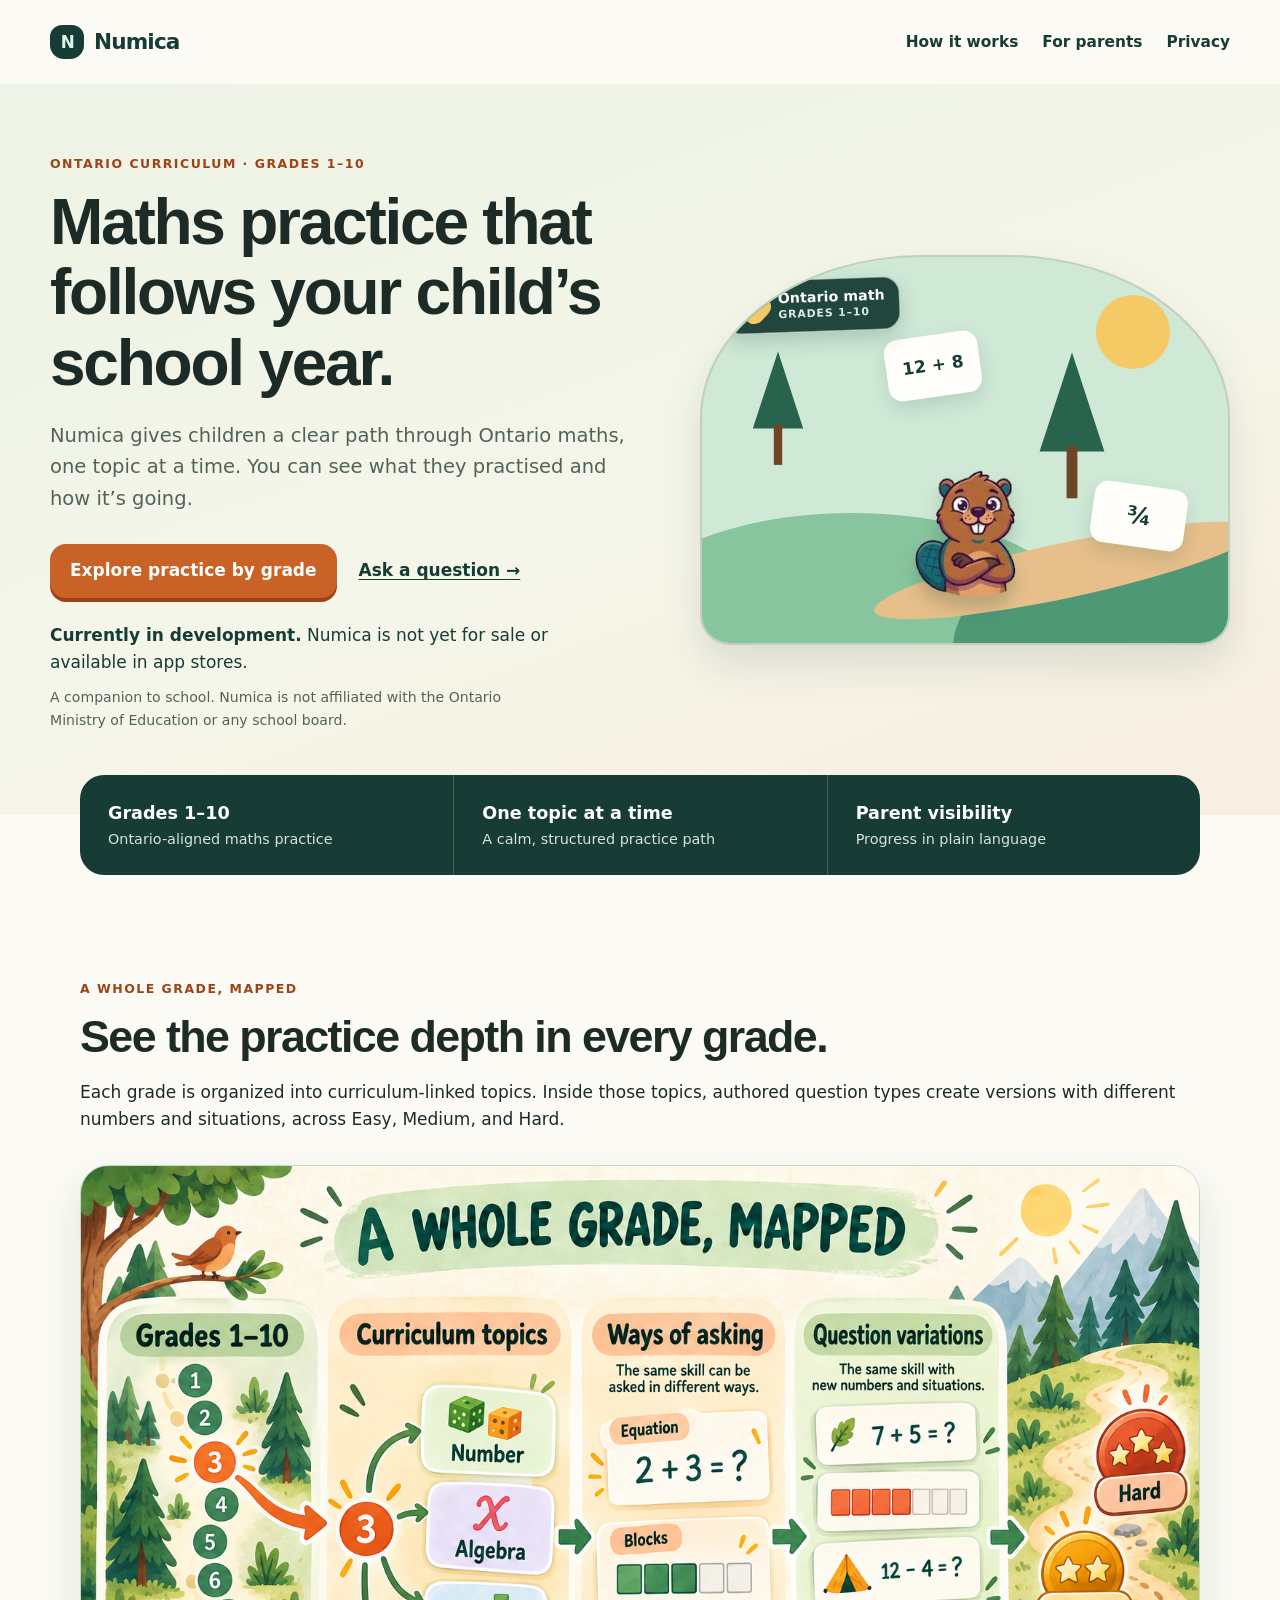
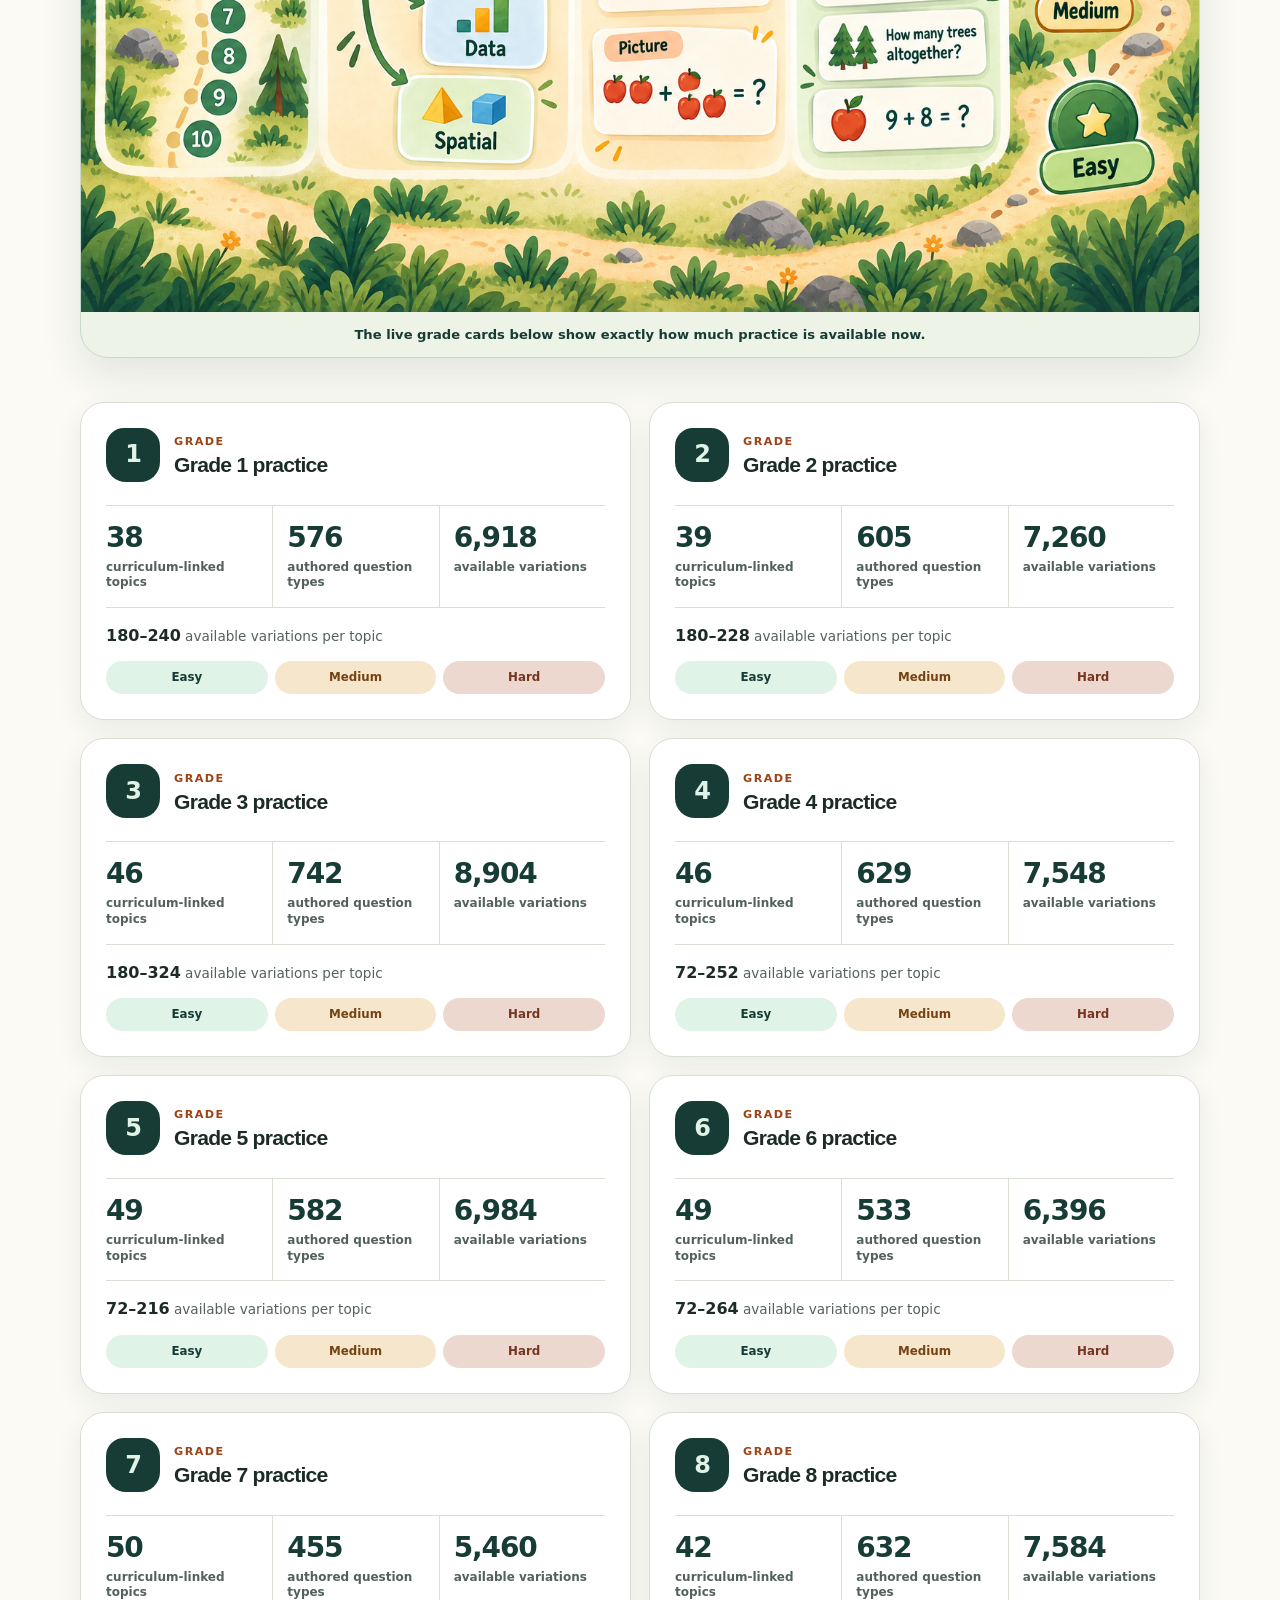
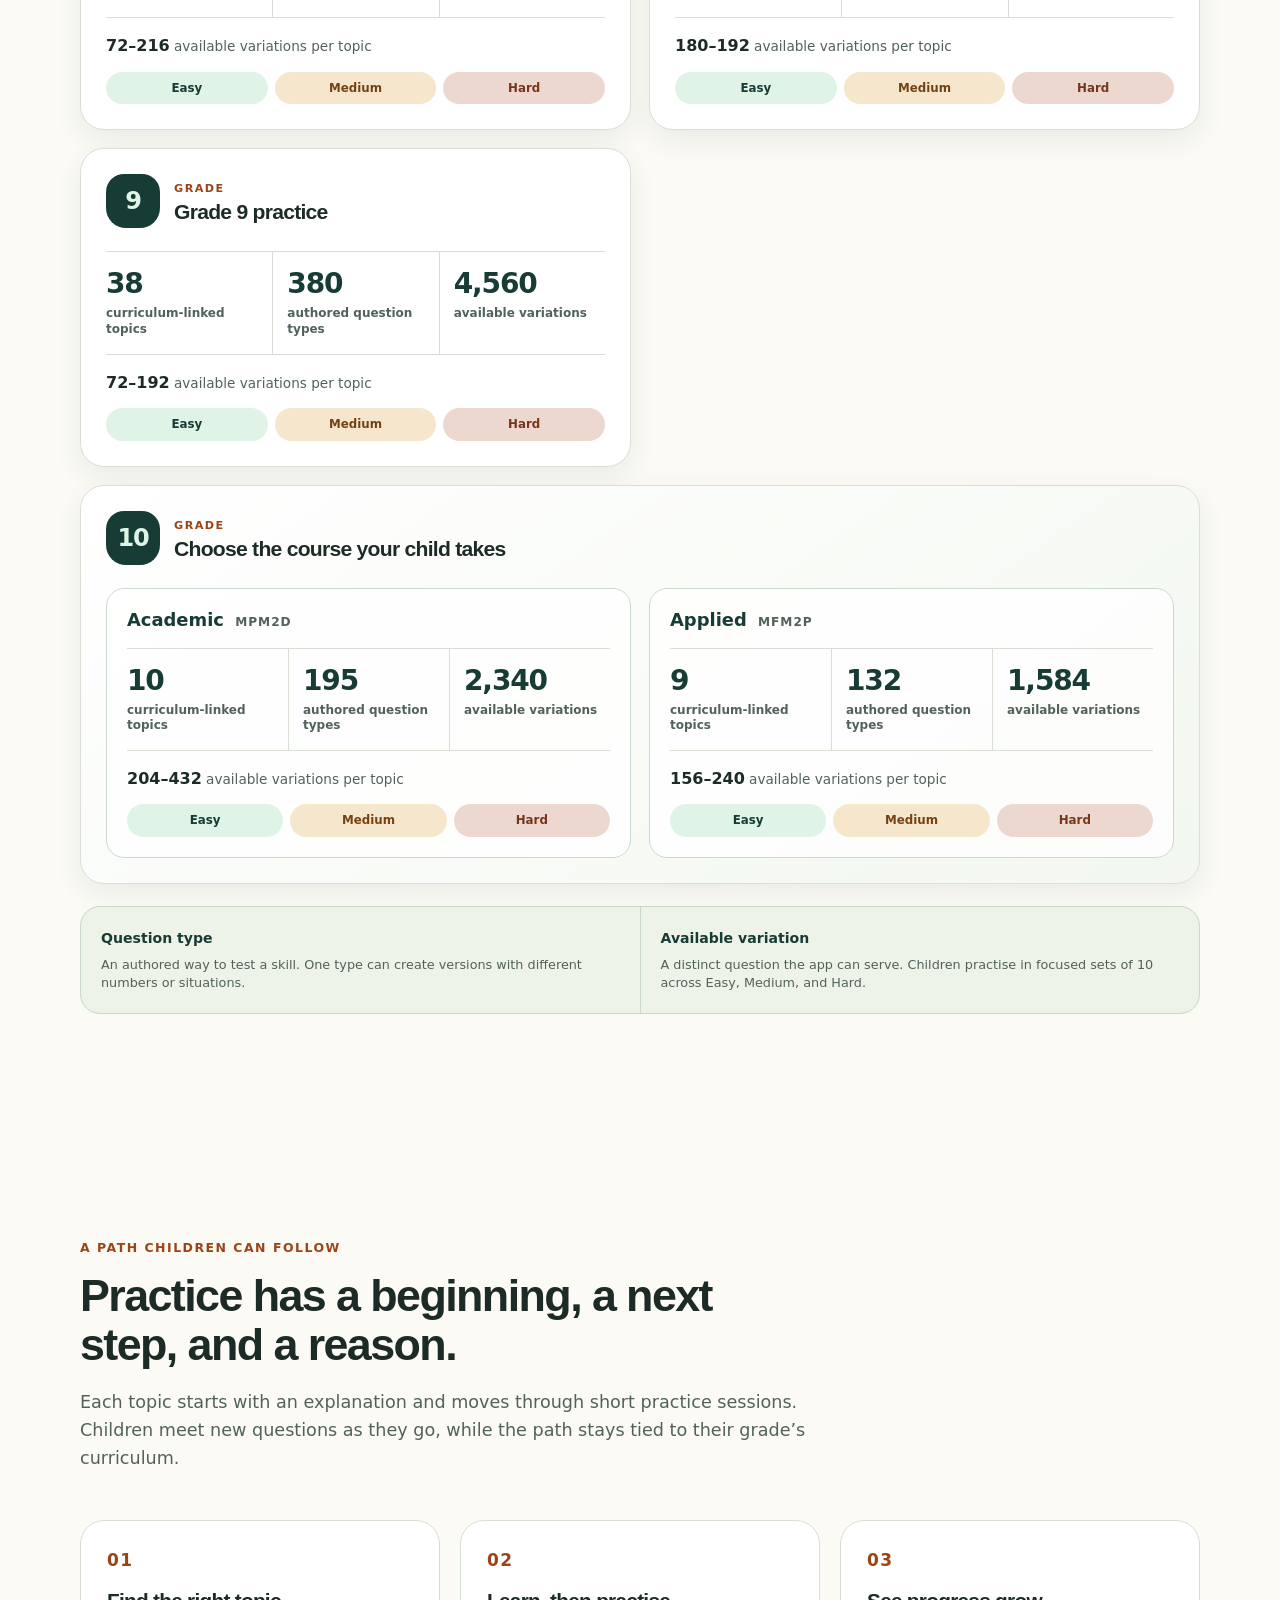
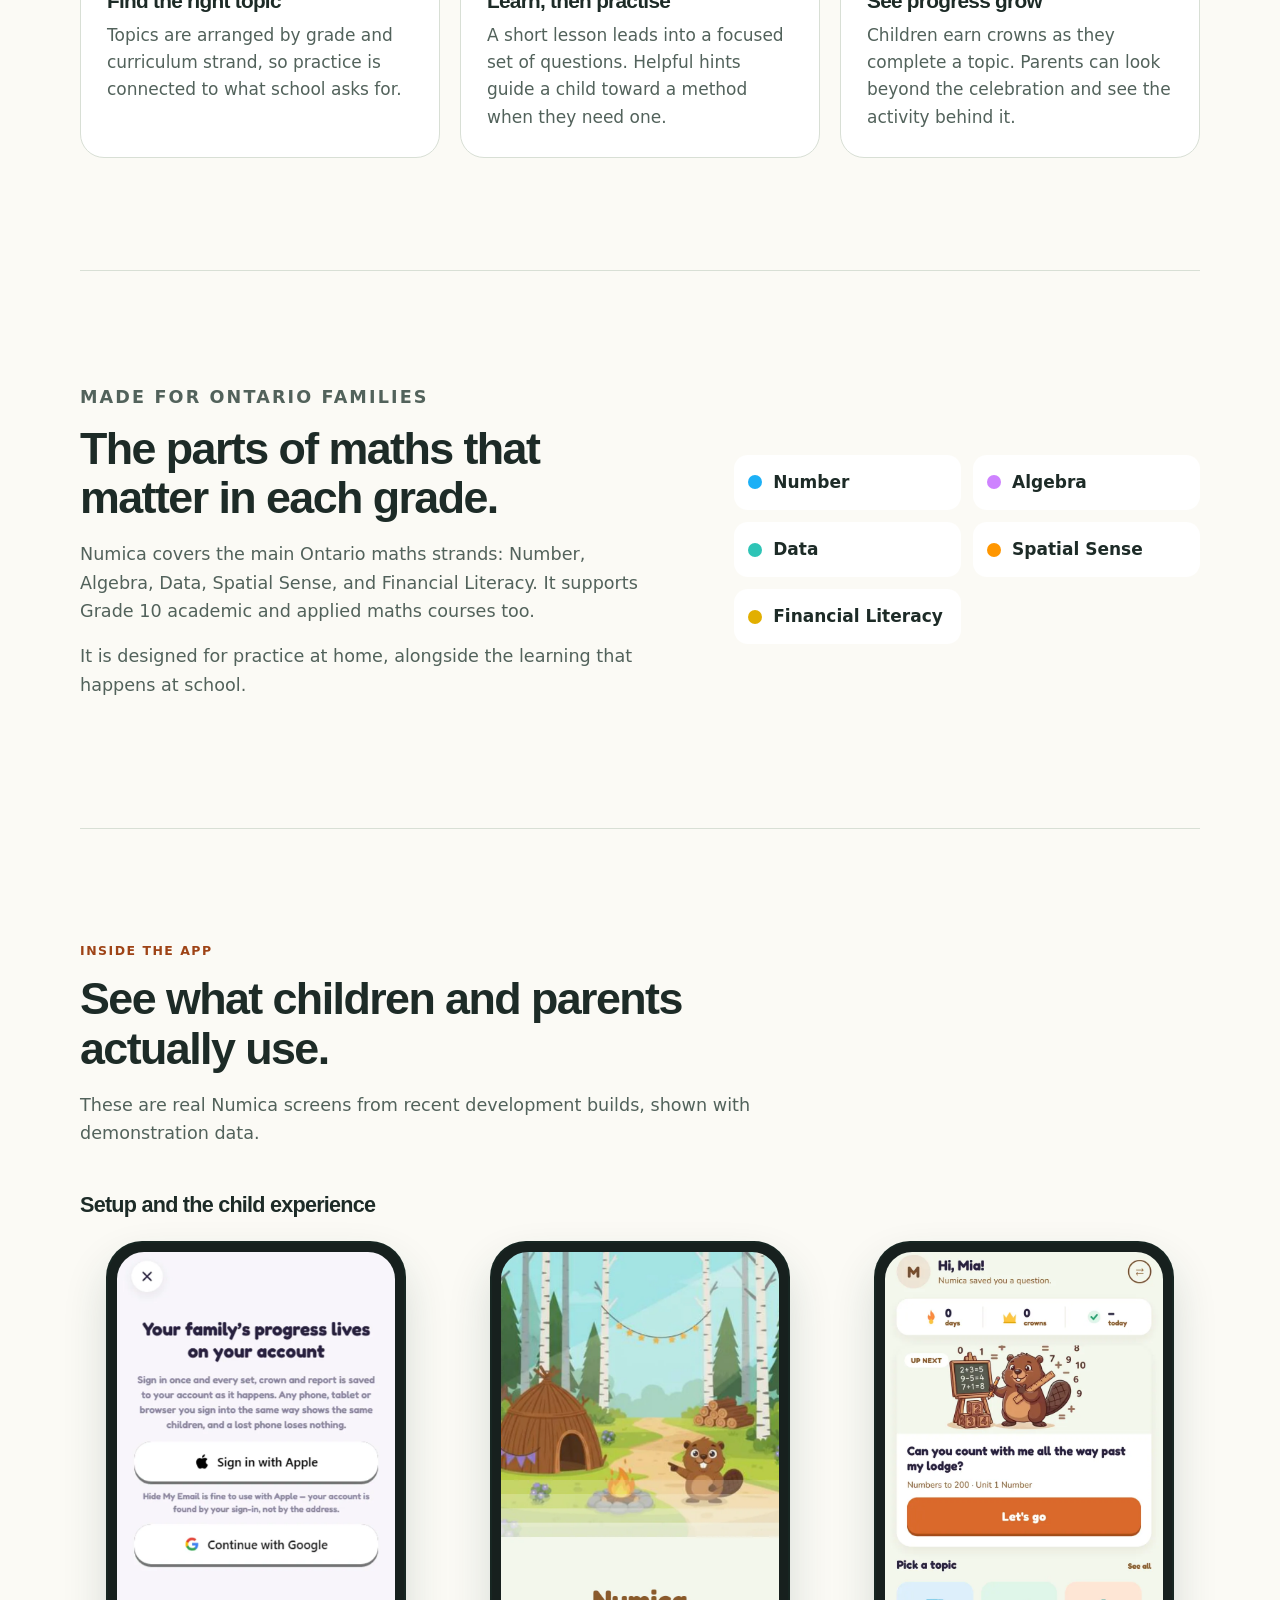
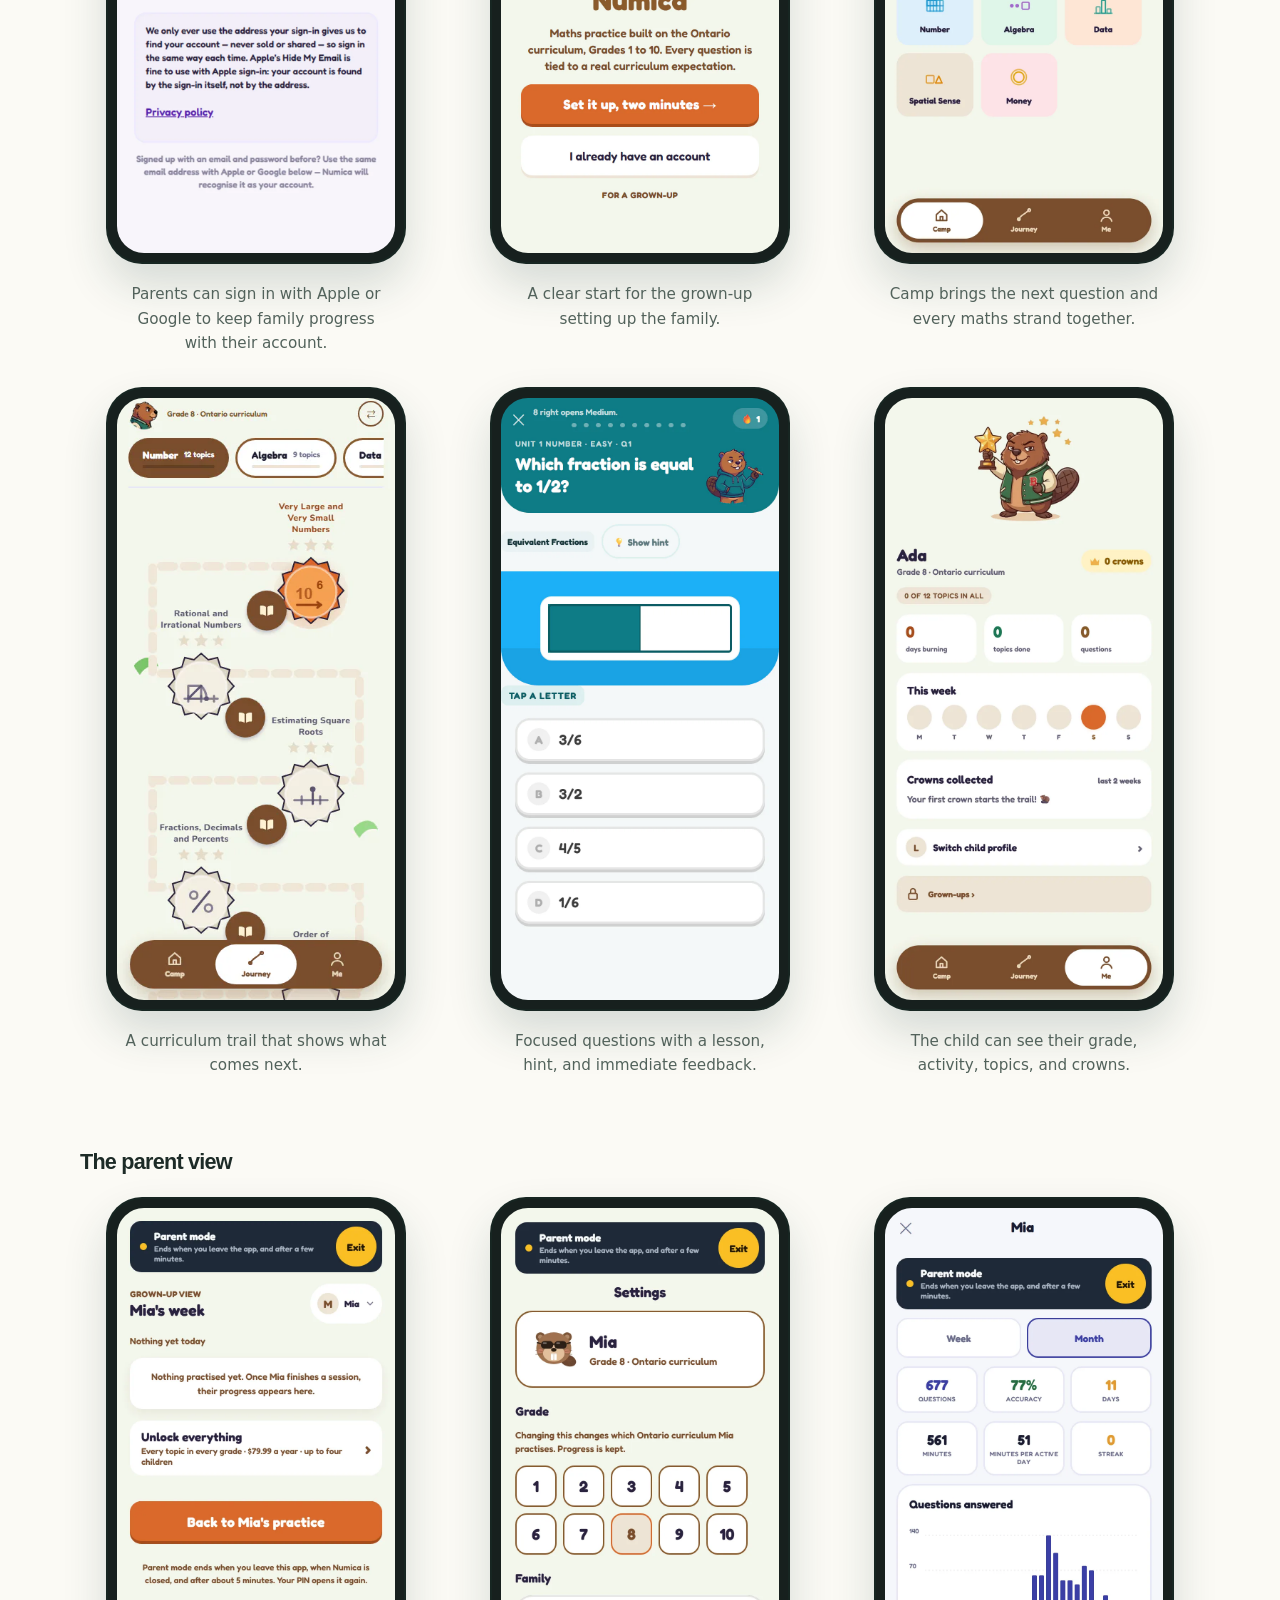
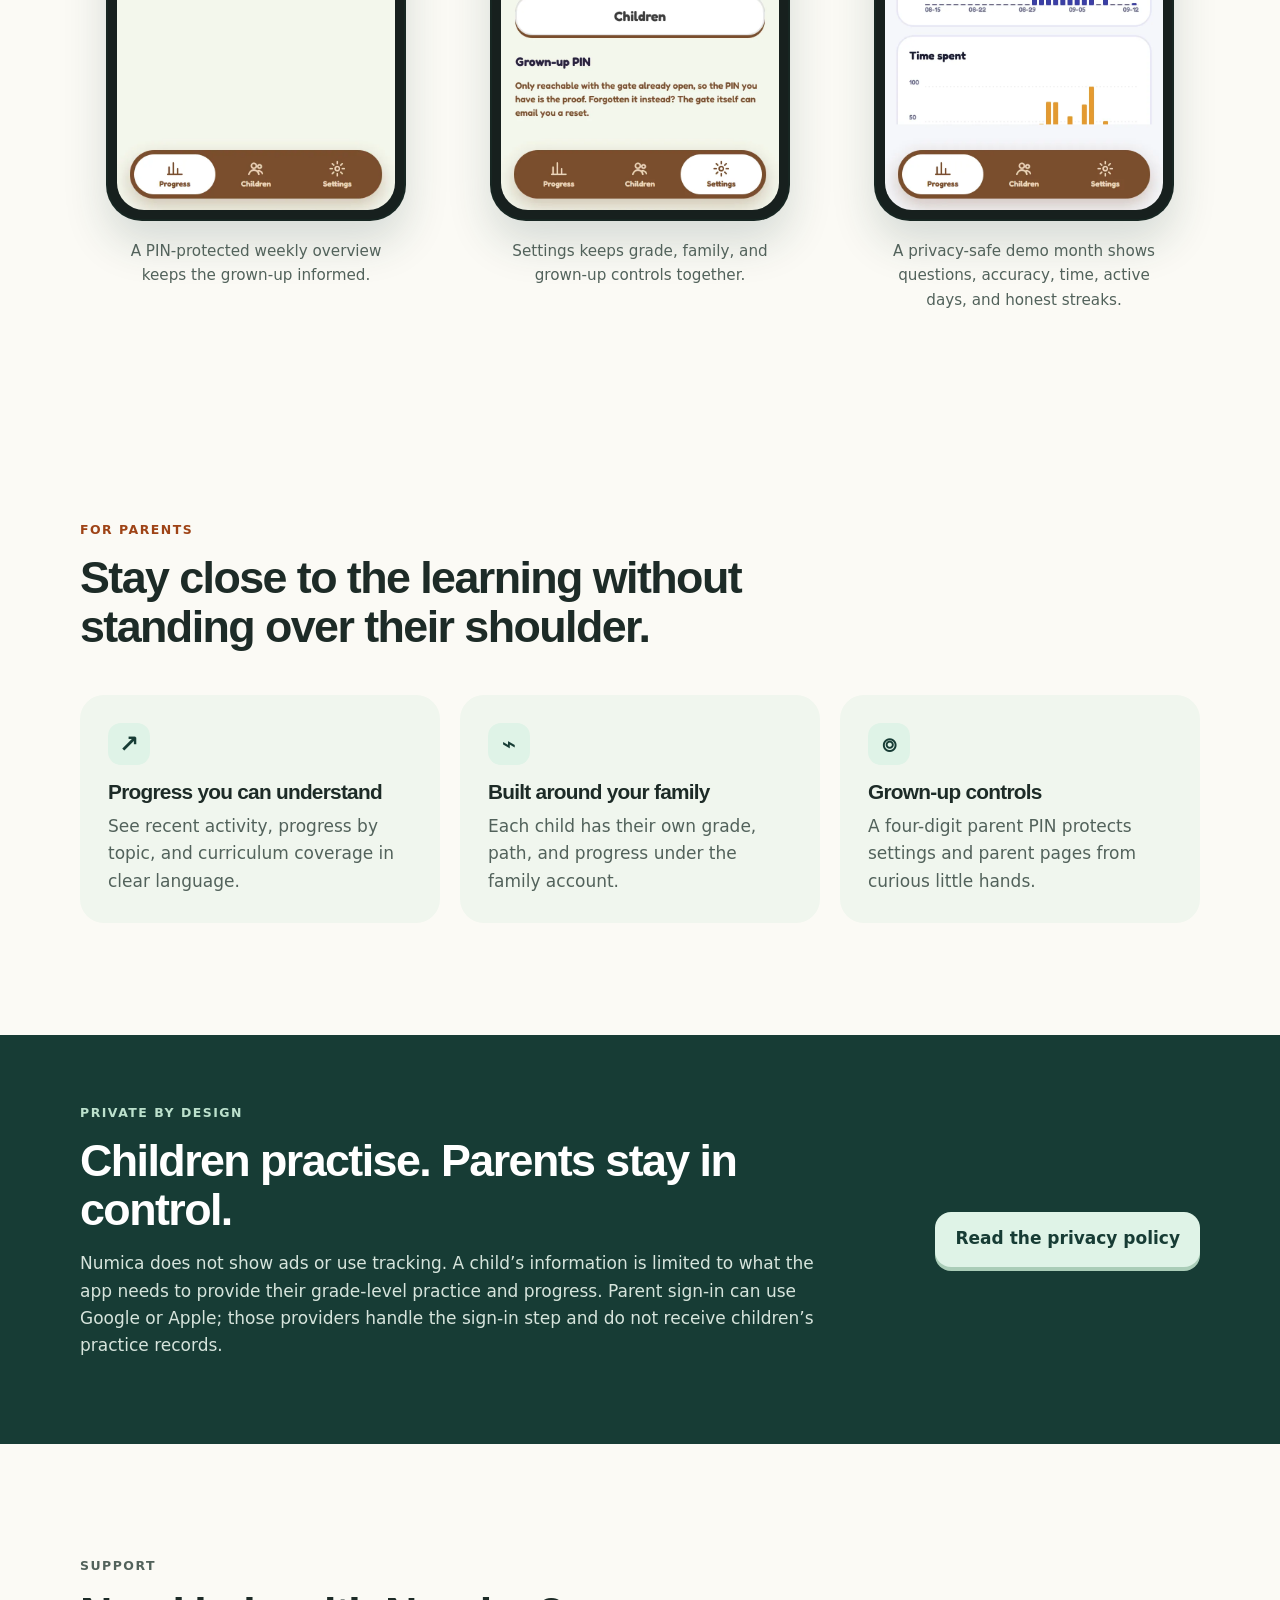
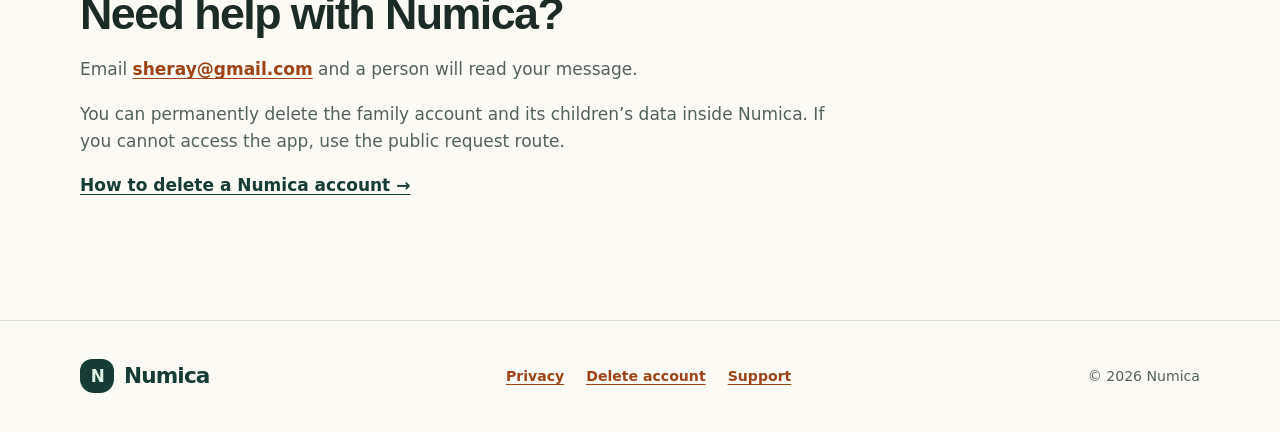
==== index.html @ d35ba434 "fix: clarify grade practice infographic" ====
<!doctype html>
<html lang="en">
<head>
  <meta charset="utf-8">
  <meta name="viewport" content="width=device-width, initial-scale=1">
  <meta name="description" content="Numica is Ontario-curriculum-aligned maths practice for children in Grades 1 to 10, with clear progress for parents.">
  <title>Numica | Ontario maths practice for Grades 1–10</title>
  <link rel="stylesheet" href="./styles.css">
</head>
<body>
  <a class="skip-link" href="#main">Skip to content</a>
  <header class="site-header">
    <a class="brand" href="./" aria-label="Numica home"><span class="brand-mark" aria-hidden="true">N</span><span>Numica</span></a>
    <nav aria-label="Main navigation"><a href="#how-it-works">How it works</a><a href="#parents">For parents</a><a href="./privacy/">Privacy</a></nav>
  </header>
  <main id="main">
    <section class="hero">
      <div class="hero-copy">
        <p class="eyebrow">Ontario curriculum · Grades 1–10</p>
        <h1>Maths practice that follows your child’s school year.</h1>
        <p class="lede">Numica gives children a clear path through Ontario maths, one topic at a time. You can see what they practised and how it’s going.</p>
        <div class="hero-actions"><a class="button" href="#practice-depth">Explore practice by grade</a><a class="text-link" href="mailto:sheray@gmail.com">Ask a question <span aria-hidden="true">→</span></a></div>
        <p class="availability"><strong>Currently in development.</strong> Numica is not yet for sale or available in app stores.</p>
        <p class="quiet">A companion to school. Numica is not affiliated with the Ontario Ministry of Education or any school board.</p>
      </div>
      <div class="hero-art">
        <div class="ontario-badge" aria-label="Built for Ontario math, Grades 1 to 10"><span aria-hidden="true">◆</span><strong>Ontario math</strong><small>Grades 1–10</small></div>
        <div class="sun" aria-hidden="true"></div><div class="hill hill-one" aria-hidden="true"></div><div class="hill hill-two" aria-hidden="true"></div><div class="tree tree-one" aria-hidden="true"></div><div class="tree tree-two" aria-hidden="true"></div><div class="trail" aria-hidden="true"></div>
        <div class="math-card card-one" aria-hidden="true">12 + 8</div><div class="math-card card-two" aria-hidden="true">¾</div>
        <img src="./assets/numica-guide.png" width="122" height="145" alt="Numica, the friendly maths guide">
      </div>
    </section>
    <section class="proof" aria-label="What Numica offers"><article><strong>Grades 1–10</strong><span>Ontario-aligned maths practice</span></article><article><strong>One topic at a time</strong><span>A calm, structured practice path</span></article><article><strong>Parent visibility</strong><span>Progress in plain language</span></article></section>
    <!-- practice-depth:start -->
    <section class="practice-depth" id="practice-depth" aria-labelledby="practice-depth-title">
      <div class="practice-depth-heading">
        <p class="eyebrow">A whole grade, mapped</p>
        <h2 id="practice-depth-title">See the practice depth in every grade.</h2>
        <p>Each grade is organized into curriculum-linked topics. Inside those topics, authored question types create versions with different numbers and situations, across Easy, Medium, and Hard.</p>
      </div>
      <figure class="practice-infographic">
        <img src="./assets/practice-depth-infographic-v2.png" width="1536" height="1024" loading="lazy" alt="Illustrated forest map showing a selected grade branching into curriculum topics, then different ways of asking and question variations, followed by Easy, Medium, and Hard practice badges">
        <figcaption>The live grade cards below show exactly how much practice is available now.</figcaption>
      </figure>
      <div class="grade-practice-grid">
        <article class="grade-practice-card"><header><span class="grade-number">1</span><div><p>Grade</p><h3>Grade 1 practice</h3></div></header><div class="practice-metrics"><div class="practice-metric"><strong>38</strong><span>curriculum-linked topics</span></div><div class="practice-metric"><strong>576</strong><span>authored question types</span></div><div class="practice-metric"><strong>6,918</strong><span>available variations</span></div></div><p class="practice-range"><strong>180–240</strong> available variations per topic</p><div class="practice-levels" aria-label="Three practice levels"><span>Easy</span><span>Medium</span><span>Hard</span></div></article>
        <article class="grade-practice-card"><header><span class="grade-number">2</span><div><p>Grade</p><h3>Grade 2 practice</h3></div></header><div class="practice-metrics"><div class="practice-metric"><strong>39</strong><span>curriculum-linked topics</span></div><div class="practice-metric"><strong>605</strong><span>authored question types</span></div><div class="practice-metric"><strong>7,260</strong><span>available variations</span></div></div><p class="practice-range"><strong>180–228</strong> available variations per topic</p><div class="practice-levels" aria-label="Three practice levels"><span>Easy</span><span>Medium</span><span>Hard</span></div></article>
        <article class="grade-practice-card"><header><span class="grade-number">3</span><div><p>Grade</p><h3>Grade 3 practice</h3></div></header><div class="practice-metrics"><div class="practice-metric"><strong>46</strong><span>curriculum-linked topics</span></div><div class="practice-metric"><strong>742</strong><span>authored question types</span></div><div class="practice-metric"><strong>8,904</strong><span>available variations</span></div></div><p class="practice-range"><strong>180–324</strong> available variations per topic</p><div class="practice-levels" aria-label="Three practice levels"><span>Easy</span><span>Medium</span><span>Hard</span></div></article>
        <article class="grade-practice-card"><header><span class="grade-number">4</span><div><p>Grade</p><h3>Grade 4 practice</h3></div></header><div class="practice-metrics"><div class="practice-metric"><strong>46</strong><span>curriculum-linked topics</span></div><div class="practice-metric"><strong>629</strong><span>authored question types</span></div><div class="practice-metric"><strong>7,548</strong><span>available variations</span></div></div><p class="practice-range"><strong>72–252</strong> available variations per topic</p><div class="practice-levels" aria-label="Three practice levels"><span>Easy</span><span>Medium</span><span>Hard</span></div></article>
        <article class="grade-practice-card"><header><span class="grade-number">5</span><div><p>Grade</p><h3>Grade 5 practice</h3></div></header><div class="practice-metrics"><div class="practice-metric"><strong>49</strong><span>curriculum-linked topics</span></div><div class="practice-metric"><strong>582</strong><span>authored question types</span></div><div class="practice-metric"><strong>6,984</strong><span>available variations</span></div></div><p class="practice-range"><strong>72–216</strong> available variations per topic</p><div class="practice-levels" aria-label="Three practice levels"><span>Easy</span><span>Medium</span><span>Hard</span></div></article>
        <article class="grade-practice-card"><header><span class="grade-number">6</span><div><p>Grade</p><h3>Grade 6 practice</h3></div></header><div class="practice-metrics"><div class="practice-metric"><strong>49</strong><span>curriculum-linked topics</span></div><div class="practice-metric"><strong>533</strong><span>authored question types</span></div><div class="practice-metric"><strong>6,396</strong><span>available variations</span></div></div><p class="practice-range"><strong>72–264</strong> available variations per topic</p><div class="practice-levels" aria-label="Three practice levels"><span>Easy</span><span>Medium</span><span>Hard</span></div></article>
        <article class="grade-practice-card"><header><span class="grade-number">7</span><div><p>Grade</p><h3>Grade 7 practice</h3></div></header><div class="practice-metrics"><div class="practice-metric"><strong>50</strong><span>curriculum-linked topics</span></div><div class="practice-metric"><strong>455</strong><span>authored question types</span></div><div class="practice-metric"><strong>5,460</strong><span>available variations</span></div></div><p class="practice-range"><strong>72–216</strong> available variations per topic</p><div class="practice-levels" aria-label="Three practice levels"><span>Easy</span><span>Medium</span><span>Hard</span></div></article>
        <article class="grade-practice-card"><header><span class="grade-number">8</span><div><p>Grade</p><h3>Grade 8 practice</h3></div></header><div class="practice-metrics"><div class="practice-metric"><strong>42</strong><span>curriculum-linked topics</span></div><div class="practice-metric"><strong>632</strong><span>authored question types</span></div><div class="practice-metric"><strong>7,584</strong><span>available variations</span></div></div><p class="practice-range"><strong>180–192</strong> available variations per topic</p><div class="practice-levels" aria-label="Three practice levels"><span>Easy</span><span>Medium</span><span>Hard</span></div></article>
        <article class="grade-practice-card"><header><span class="grade-number">9</span><div><p>Grade</p><h3>Grade 9 practice</h3></div></header><div class="practice-metrics"><div class="practice-metric"><strong>38</strong><span>curriculum-linked topics</span></div><div class="practice-metric"><strong>380</strong><span>authored question types</span></div><div class="practice-metric"><strong>4,560</strong><span>available variations</span></div></div><p class="practice-range"><strong>72–192</strong> available variations per topic</p><div class="practice-levels" aria-label="Three practice levels"><span>Easy</span><span>Medium</span><span>Hard</span></div></article>
        <article class="grade-practice-card grade-ten-card"><header><span class="grade-number">10</span><div><p>Grade</p><h3>Choose the course your child takes</h3></div></header><div class="course-grid"><section class="course-practice"><h4>Academic <span>MPM2D</span></h4><div class="practice-metrics"><div class="practice-metric"><strong>10</strong><span>curriculum-linked topics</span></div><div class="practice-metric"><strong>195</strong><span>authored question types</span></div><div class="practice-metric"><strong>2,340</strong><span>available variations</span></div></div><p class="practice-range"><strong>204–432</strong> available variations per topic</p><div class="practice-levels" aria-label="Three practice levels"><span>Easy</span><span>Medium</span><span>Hard</span></div></section><section class="course-practice"><h4>Applied <span>MFM2P</span></h4><div class="practice-metrics"><div class="practice-metric"><strong>9</strong><span>curriculum-linked topics</span></div><div class="practice-metric"><strong>132</strong><span>authored question types</span></div><div class="practice-metric"><strong>1,584</strong><span>available variations</span></div></div><p class="practice-range"><strong>156–240</strong> available variations per topic</p><div class="practice-levels" aria-label="Three practice levels"><span>Easy</span><span>Medium</span><span>Hard</span></div></section></div></article>
      </div>
      <aside class="practice-definitions" aria-label="What the practice numbers mean">
        <div><strong>Question type</strong><span>An authored way to test a skill. One type can create versions with different numbers or situations.</span></div>
        <div><strong>Available variation</strong><span>A distinct question the app can serve. Children practise in focused sets of 10 across Easy, Medium, and Hard.</span></div>
      </aside>
    </section>
<!-- practice-depth:end -->
    <section class="section" id="how-it-works">
      <div class="section-heading"><p class="eyebrow">A path children can follow</p><h2>Practice has a beginning, a next step, and a reason.</h2><p>Each topic starts with an explanation and moves through short practice sessions. Children meet new questions as they go, while the path stays tied to their grade’s curriculum.</p></div>
      <ol class="steps"><li><span class="step-number">01</span><h3>Find the right topic</h3><p>Topics are arranged by grade and curriculum strand, so practice is connected to what school asks for.</p></li><li><span class="step-number">02</span><h3>Learn, then practise</h3><p>A short lesson leads into a focused set of questions. Helpful hints guide a child toward a method when they need one.</p></li><li><span class="step-number">03</span><h3>See progress grow</h3><p>Children earn crowns as they complete a topic. Parents can look beyond the celebration and see the activity behind it.</p></li></ol>
    </section>
    <section class="curriculum"><div><p class="eyebrow">Made for Ontario families</p><h2>The parts of maths that matter in each grade.</h2><p>Numica covers the main Ontario maths strands: Number, Algebra, Data, Spatial Sense, and Financial Literacy. It supports Grade 10 academic and applied maths courses too.</p><p>It is designed for practice at home, alongside the learning that happens at school.</p></div><ul class="strand-list" aria-label="Ontario mathematics strands"><li><span class="dot number"></span>Number</li><li><span class="dot algebra"></span>Algebra</li><li><span class="dot data"></span>Data</li><li><span class="dot spatial"></span>Spatial Sense</li><li><span class="dot money"></span>Financial Literacy</li></ul></section>
    <section class="section showcase" aria-labelledby="inside-title">
      <div class="section-heading"><p class="eyebrow">Inside the app</p><h2 id="inside-title">See what children and parents actually use.</h2><p>These are real Numica screens from recent development builds, shown with demonstration data.</p></div>
      <div class="gallery-group" aria-labelledby="child-screens-title">
        <h3 id="child-screens-title">Setup and the child experience</h3>
        <div class="screenshots">
          <figure><div class="phone-frame"><img src="./assets/screenshots/sign-in.webp" width="780" height="1688" loading="lazy" alt="Numica sign-in screen offering Sign in with Apple and Continue with Google"></div><figcaption>Parents can sign in with Apple or Google to keep family progress with their account.</figcaption></figure>
          <figure><div class="phone-frame"><img src="./assets/screenshots/welcome.webp" width="780" height="1688" loading="lazy" alt="Numica welcome screen showing the forest camp and account setup choices"></div><figcaption>A clear start for the grown-up setting up the family.</figcaption></figure>
          <figure><div class="phone-frame"><img src="./assets/screenshots/camp.webp" width="780" height="1688" loading="lazy" alt="Child Camp screen showing the next Grade 2 topic and Ontario maths strands"></div><figcaption>Camp brings the next question and every maths strand together.</figcaption></figure>
          <figure><div class="phone-frame"><img src="./assets/screenshots/journey.webp" width="390" height="844" loading="lazy" alt="Grade 8 Journey screen showing a trail of Ontario maths topics"></div><figcaption>A curriculum trail that shows what comes next.</figcaption></figure>
          <figure><div class="phone-frame"><img src="./assets/screenshots/practice.webp" width="780" height="1688" loading="lazy" alt="Numica practice screen asking an equivalent fractions question with four answer choices"></div><figcaption>Focused questions with a lesson, hint, and immediate feedback.</figcaption></figure>
          <figure><div class="phone-frame"><img src="./assets/screenshots/profile.webp" width="780" height="1688" loading="lazy" alt="Child profile showing grade, crowns, topics, activity, and profile switching"></div><figcaption>The child can see their grade, activity, topics, and crowns.</figcaption></figure>
        </div>
      </div>
      <div class="gallery-group" aria-labelledby="parent-screens-title">
        <h3 id="parent-screens-title">The parent view</h3>
        <div class="screenshots">
          <figure><div class="phone-frame"><img src="./assets/screenshots/parent-overview.webp" width="780" height="1688" loading="lazy" alt="Parent mode weekly overview for a demo child"></div><figcaption>A PIN-protected weekly overview keeps the grown-up informed.</figcaption></figure>
          <figure><div class="phone-frame"><img src="./assets/screenshots/settings.webp" width="780" height="1688" loading="lazy" alt="Parent Settings screen for Mia showing Grade 8, Ontario curriculum, family controls, and grown-up PIN controls"></div><figcaption>Settings keeps grade, family, and grown-up controls together.</figcaption></figure>
          <figure><div class="phone-frame"><img src="./assets/screenshots/progress-report.webp" width="780" height="1688" loading="lazy" alt="Populated Mia demo progress report showing 677 questions, 77 percent accuracy, 11 active days, 561 minutes, and activity charts"></div><figcaption>A privacy-safe demo month shows questions, accuracy, time, active days, and honest streaks.</figcaption></figure>
        </div>
      </div>
    </section>
    <section class="section parent-section" id="parents"><div class="section-heading"><p class="eyebrow">For parents</p><h2>Stay close to the learning without standing over their shoulder.</h2></div><div class="parent-grid"><article class="feature-card"><span class="feature-icon" aria-hidden="true">↗</span><h3>Progress you can understand</h3><p>See recent activity, progress by topic, and curriculum coverage in clear language.</p></article><article class="feature-card"><span class="feature-icon" aria-hidden="true">⌁</span><h3>Built around your family</h3><p>Each child has their own grade, path, and progress under the family account.</p></article><article class="feature-card"><span class="feature-icon" aria-hidden="true">⌾</span><h3>Grown-up controls</h3><p>A four-digit parent PIN protects settings and parent pages from curious little hands.</p></article></div></section>
    <section class="privacy-callout" aria-labelledby="privacy-title"><div><p class="eyebrow">Private by design</p><h2 id="privacy-title">Children practise. Parents stay in control.</h2><p>Numica does not show ads or use tracking. A child’s information is limited to what the app needs to provide their grade-level practice and progress. Parent sign-in can use Google or Apple; those providers handle the sign-in step and do not receive children’s practice records.</p></div><a class="button button-light" href="./privacy/">Read the privacy policy</a></section>
    <section class="support-section" aria-labelledby="support-title"><p class="eyebrow">Support</p><h2 id="support-title">Need help with Numica?</h2><p>Email <a href="mailto:sheray@gmail.com">sheray@gmail.com</a> and a person will read your message.</p><p>You can permanently delete the family account and its children’s data inside Numica. If you cannot access the app, use the public request route.</p><p><a class="text-link" href="./delete-account/">How to delete a Numica account <span aria-hidden="true">→</span></a></p></section>
  </main>
  <footer class="site-footer"><a class="brand" href="./"><span class="brand-mark" aria-hidden="true">N</span><span>Numica</span></a><div><a href="./privacy/">Privacy</a><a href="./delete-account/">Delete account</a><a href="mailto:sheray@gmail.com">Support</a></div><p>© 2026 Numica</p></footer>
</body></html>
---- styles.css ----
:root { --forest:#173c35; --forest-deep:#102d28; --wood:#704526; --orange:#c96227; --orange-deep:#9e4316; --mint:#dff3e7; --moss:#edf3e6; --cream:#fbfaf5; --ink:#1d2b27; --muted:#52625b; --line:#d8dfd5; --white:#fff; --radius:24px; }
* { box-sizing:border-box; }
html { scroll-behavior:smooth; -webkit-text-size-adjust:100%; }
body { margin:0; background:var(--cream); color:var(--ink); font:400 17px/1.6 ui-rounded, "Avenir Next", "Segoe UI", system-ui, sans-serif; }
a { color:var(--orange-deep); font-weight:750; text-underline-offset:3px; }
a:hover { color:var(--forest); }
a:focus-visible { outline:3px solid var(--orange); outline-offset:4px; border-radius:4px; }
h1,h2,h3,p { margin-top:0; } h1,h2,h3 { font-family:ui-rounded, "Avenir Next", "Trebuchet MS", sans-serif; line-height:1.1; letter-spacing:-.035em; } h1 { font-size:clamp(2.75rem,5vw,5rem); margin-bottom:22px; } h2 { font-size:clamp(2rem,3.5vw,3.25rem); margin-bottom:18px; } h3 { font-size:1.3rem; margin:16px 0 9px; }
.skip-link { position:fixed; z-index:20; top:-100px; left:16px; background:var(--white); color:var(--forest); padding:10px 14px; } .skip-link:focus { top:16px; }
.site-header { width:min(1180px,calc(100% - 40px)); min-height:84px; margin:auto; display:flex; align-items:center; justify-content:space-between; gap:24px; }
.brand { color:var(--forest); display:inline-flex; align-items:center; gap:10px; text-decoration:none; font-size:1.35rem; font-weight:850; letter-spacing:-.04em; } .brand-mark { display:grid; place-items:center; width:34px; height:34px; border-radius:12px 12px 14px 14px; background:var(--forest); color:var(--mint); font-size:1.05rem; letter-spacing:-.08em; }
nav { display:flex; flex-wrap:wrap; gap:24px; } nav a { color:var(--forest); text-decoration:none; font-size:.96rem; }
.hero { min-height:560px; padding:70px max(20px,calc((100% - 1180px)/2)); display:grid; grid-template-columns:minmax(0,1.05fr) minmax(360px,.95fr); align-items:center; gap:64px; background:linear-gradient(160deg,var(--moss) 0%,#f4f6e9 55%,#f8eee1 100%); overflow:hidden; }
.hero-copy { max-width:650px; }.eyebrow { margin-bottom:13px; font-weight:850; font-size:.78rem; letter-spacing:.12em; text-transform:uppercase; color:var(--orange-deep); }.lede { max-width:590px; font-size:1.22rem; color:var(--muted); }.hero-actions { display:flex; align-items:center; flex-wrap:wrap; gap:22px; margin:30px 0 24px; }.button { display:inline-block; padding:13px 20px 14px; border-radius:16px; background:var(--orange); box-shadow:0 4px 0 var(--orange-deep); color:white; text-decoration:none; font-weight:850; }.button:hover { color:white; background:#b75420; transform:translateY(1px); box-shadow:0 3px 0 var(--orange-deep); }.text-link { color:var(--forest); }.availability { max-width:540px; margin-bottom:10px; color:var(--forest); }.quiet { max-width:510px; font-size:.88rem; color:var(--muted); }
.hero-art { position:relative; height:390px; border:2px solid rgba(112,69,38,.15); border-radius:42% 42% 30px 30px; background:#cfe9d6; overflow:hidden; box-shadow:0 20px 40px rgba(23,60,53,.12); }.ontario-badge { position:absolute;z-index:3;top:22px;left:22px;display:grid;grid-template-columns:30px auto;grid-template-rows:auto auto;column-gap:9px;align-items:center;padding:10px 14px 11px;border:1px solid rgba(255,255,255,.55);border-radius:17px;background:rgba(23,60,53,.94);box-shadow:0 8px 20px rgba(23,60,53,.2);color:white;line-height:1.05;transform:rotate(-2deg); }.ontario-badge span { grid-row:1/3;display:grid;place-items:center;width:30px;height:30px;border-radius:10px;background:#f3c968;color:var(--forest);font-size:.8rem;transform:rotate(45deg); }.ontario-badge strong { font-size:.88rem;letter-spacing:.01em; }.ontario-badge small { margin-top:3px;color:#d8e9df;font-size:.68rem;font-weight:750;letter-spacing:.08em;text-transform:uppercase; }.sun { position:absolute; top:38px; right:58px; width:74px; height:74px; border-radius:50%; background:#f6c967; }.hill { position:absolute; border-radius:50%; }.hill-one { width:460px;height:210px; background:#88c59e; bottom:-80px; left:-80px; }.hill-two { width:380px;height:220px; background:#4f9875; bottom:-115px; right:-105px; }.tree { position:absolute; width:0;height:0;border-left:36px solid transparent;border-right:36px solid transparent;border-bottom:110px solid #28634e; }.tree:after { content:""; position:absolute; left:-6px; top:104px; width:12px;height:58px; background:var(--wood); }.tree-one { left:40px;top:78px; transform:scale(.7); }.tree-two { right:120px;top:90px; transform:scale(.9); }.trail { position:absolute; height:55px;width:390px;right:-32px;bottom:45px; background:#e6bf8b; transform:rotate(-12deg);border-radius:50%; }.hero-art img { position:absolute; width:122px;height:145px;object-fit:contain;bottom:35px;left:50%;transform:translateX(-50%);filter:drop-shadow(0 12px 8px rgba(25,56,41,.2)); }.math-card { position:absolute; display:grid;place-items:center; width:94px;height:62px;border-radius:14px; background:#fffefa;color:var(--forest); font-weight:850;box-shadow:0 8px 18px rgba(32,74,58,.14); }.card-one { left:35%;top:78px;transform:rotate(-8deg); }.card-two { right:8%;bottom:96px;transform:rotate(8deg);font-size:1.5rem; }
.proof { width:min(1120px,calc(100% - 40px)); margin:-40px auto 0; position:relative; display:grid;grid-template-columns:repeat(3,1fr); background:var(--forest);color:white;border-radius:var(--radius); }.proof article { padding:24px 28px; }.proof article+article { border-left:1px solid rgba(255,255,255,.2); }.proof strong,.proof span { display:block; }.proof strong { font-size:1.1rem; }.proof span { color:#d5e3dc;font-size:.9rem; }
.practice-depth { width:min(1120px,calc(100% - 40px));margin:0 auto;padding:104px 0 112px; }
.practice-depth-heading { margin-bottom:32px; }
.practice-depth-heading>div:first-child { max-width:780px; }.practice-depth-heading>div:first-child>p:not(.eyebrow) { margin-bottom:0;color:var(--muted);font-size:1.1rem; }
.practice-infographic { margin:0 0 44px;overflow:hidden;border:1px solid #c8d9cc;border-radius:28px;background:var(--moss);box-shadow:0 18px 42px rgba(23,60,53,.11); }.practice-infographic img { display:block;width:100%;height:auto; }.practice-infographic figcaption { padding:12px 18px;color:var(--forest);font-size:.82rem;font-weight:800;text-align:center; }
.grade-practice-grid { display:grid;grid-template-columns:repeat(2,minmax(0,1fr));gap:18px; }
.grade-practice-card { overflow:hidden;padding:25px;border:1px solid var(--line);border-radius:var(--radius);background:var(--white);box-shadow:0 10px 28px rgba(23,60,53,.07); }
.grade-practice-card>header { display:flex;align-items:center;gap:14px;margin-bottom:23px; }.grade-practice-card header p { margin:0;color:var(--orange-deep);font-size:.7rem;font-weight:900;letter-spacing:.13em;text-transform:uppercase; }.grade-practice-card h3 { margin:2px 0 0;font-size:1.32rem; }
.grade-number { display:grid;place-items:center;flex:0 0 54px;width:54px;height:54px;border-radius:18px 18px 20px 20px;background:var(--forest);color:var(--mint);font-size:1.5rem;font-weight:900;letter-spacing:-.05em; }
.practice-metrics { display:grid;grid-template-columns:repeat(3,minmax(0,1fr));border-top:1px solid var(--line);border-bottom:1px solid var(--line); }
.practice-metric { min-width:0;padding:18px 12px 16px 0; }.practice-metric+.practice-metric { padding-left:14px;border-left:1px solid var(--line); }.practice-metric strong,.practice-metric span { display:block; }.practice-metric strong { color:var(--forest);font-size:clamp(1.35rem,2.3vw,1.75rem);line-height:1;letter-spacing:-.04em; }.practice-metric span { margin-top:8px;color:var(--muted);font-size:.75rem;font-weight:750;line-height:1.3; }
.practice-range { margin:15px 0 13px;color:var(--muted);font-size:.85rem; }.practice-range strong { color:var(--ink);font-size:1rem; }
.practice-levels { display:flex;gap:7px; }.practice-levels span { flex:1;padding:7px 8px;border-radius:999px;background:var(--mint);color:var(--forest);font-size:.74rem;font-weight:850;text-align:center; }.practice-levels span:nth-child(2) { background:#f6e6cb;color:#754214; }.practice-levels span:nth-child(3) { background:#edd8d0;color:#76351f; }
.grade-ten-card { grid-column:1/-1;background:linear-gradient(145deg,#fff 0%,#f2f7ef 100%); }.course-grid { display:grid;grid-template-columns:repeat(2,minmax(0,1fr));gap:18px; }.course-practice { padding:20px;border:1px solid #cad9cd;border-radius:18px;background:rgba(255,255,255,.8); }.course-practice h4 { margin:0 0 17px;color:var(--forest);font-size:1.12rem;line-height:1.2; }.course-practice h4 span { margin-left:5px;color:var(--muted);font-size:.76rem;letter-spacing:.08em; }
.practice-definitions { display:grid;grid-template-columns:repeat(2,minmax(0,1fr));gap:1px;margin-top:22px;overflow:hidden;border:1px solid #c8d9cc;border-radius:20px;background:#c8d9cc; }.practice-definitions div { padding:20px;background:var(--moss); }.practice-definitions strong,.practice-definitions span { display:block; }.practice-definitions strong { margin-bottom:6px;color:var(--forest);font-size:.88rem; }.practice-definitions span { color:var(--muted);font-size:.8rem;line-height:1.45; }
.section,.curriculum,.support-section { width:min(1120px,calc(100% - 40px)); margin:0 auto; padding:112px 0; }.section-heading { max-width:730px; }.section-heading>p:not(.eyebrow),.curriculum p { color:var(--muted);font-size:1.1rem; }.steps { display:grid;grid-template-columns:repeat(3,1fr);gap:20px; list-style:none; padding:0;margin:48px 0 0;counter-reset:steps; }.steps li { padding:26px; background:var(--white); border:1px solid var(--line); border-radius:var(--radius); }.steps p,.feature-card p { color:var(--muted); margin-bottom:0; }.step-number { color:var(--orange-deep);font-weight:900;letter-spacing:.08em; }
.curriculum { display:grid;grid-template-columns:1fr .8fr;gap:72px;align-items:center; border-top:1px solid var(--line);border-bottom:1px solid var(--line); }.strand-list { margin:0;padding:0;list-style:none;display:grid;grid-template-columns:1fr 1fr;gap:12px; }.strand-list li { display:flex;align-items:center;gap:11px;padding:14px;background:var(--white);border-radius:14px;font-weight:750; }.dot {width:14px;height:14px;border-radius:50%;}.number{background:#1cb0f6}.algebra{background:#ce82ff}.data{background:#2ec4b6}.spatial{background:#ff9600}.money{background:#e2af00}
.showcase { padding-bottom:96px; }.gallery-group { margin-top:46px; }.gallery-group+.gallery-group { margin-top:72px; }.gallery-group h3 { font-size:1.35rem;margin:0 0 24px; }.screenshots { display:grid;grid-template-columns:repeat(3,minmax(0,1fr));gap:32px;align-items:start; }.screenshots figure { margin:0;text-align:center; }.phone-frame { max-width:300px;margin:0 auto 18px;padding:9px;border:2px solid rgba(23,60,53,.22);border-radius:36px;background:#17201e;box-shadow:0 22px 44px rgba(23,60,53,.16);overflow:hidden; }.phone-frame img { display:block;width:100%;height:auto;border-radius:27px; }.screenshots figcaption { max-width:28ch;margin:0 auto;color:var(--muted);font-size:.95rem; }
.parent-section { padding-bottom:112px; }.parent-grid { display:grid;grid-template-columns:repeat(3,1fr);gap:20px;margin-top:44px; }.feature-card { padding:28px;background:#f0f6ee;border-radius:var(--radius); }.feature-icon { display:grid;place-items:center;width:42px;height:42px;border-radius:13px;background:var(--mint);color:var(--forest);font-size:1.5rem;font-weight:800; }
.privacy-callout { padding:68px max(20px,calc((100% - 1120px)/2));background:var(--forest);color:white;display:flex;align-items:center;justify-content:space-between;gap:45px; }.privacy-callout>div { max-width:740px; }.privacy-callout .eyebrow { color:#bce1cd; }.privacy-callout h2 { margin-bottom:16px; }.privacy-callout p:not(.eyebrow) { color:#d6e4dc; }.button-light { flex:0 0 auto;background:var(--mint);box-shadow:0 4px 0 #aacdb8;color:var(--forest); }.button-light:hover { color:var(--forest);background:#ccebd9;box-shadow:0 3px 0 #aacdb8; }
.support-section { padding-bottom:104px;max-width:760px;margin-left:max(20px,calc((100% - 1120px)/2)); }.support-section p { color:var(--muted); }.support-section strong { color:var(--ink); }.site-footer { padding:38px max(20px,calc((100% - 1120px)/2)); border-top:1px solid var(--line);display:flex;align-items:center;justify-content:space-between;gap:22px;color:var(--muted);font-size:.88rem; }.site-footer div { display:flex;gap:22px; }.site-footer p { margin:0; }
.error-page { min-height:100vh;background:linear-gradient(155deg,var(--moss),#f8eee1); }.error-main { width:min(720px,calc(100% - 40px)); margin:9vh auto;padding:60px 0; }.error-main>p:last-child { margin-top:32px; }
@media (max-width:760px) { body{font-size:16px}.site-header{min-height:70px;width:calc(100% - 32px)}nav{gap:14px}nav a{font-size:.85rem}.hero{min-height:0;padding:48px 20px 64px;grid-template-columns:1fr;gap:36px}.hero-art{height:290px;max-width:520px;width:100%;margin:auto}.proof{grid-template-columns:1fr;margin-top:-28px;width:calc(100% - 32px)}.proof article{padding:18px 20px}.proof article+article{border-left:0;border-top:1px solid rgba(255,255,255,.2)}.practice-depth{width:calc(100% - 32px);padding:72px 0}.practice-depth-heading{margin-bottom:24px}.practice-infographic{margin-bottom:34px;border-radius:18px}.practice-infographic figcaption{padding:10px 12px}.grade-practice-grid,.course-grid,.practice-definitions{grid-template-columns:1fr}.grade-ten-card{grid-column:auto}.section,.curriculum,.support-section{width:calc(100% - 32px);padding:72px 0}.steps,.parent-grid{grid-template-columns:1fr;margin-top:32px}.curriculum{grid-template-columns:1fr;gap:28px}.strand-list{grid-template-columns:1fr 1fr}.screenshots{display:flex;overflow-x:auto;scroll-snap-type:x mandatory;gap:18px;padding:8px 4px 30px}.screenshots figure{flex:0 0 min(82vw,300px);scroll-snap-align:center}.phone-frame{box-shadow:0 14px 28px rgba(23,60,53,.14)}.privacy-callout{padding:54px 20px;display:block}.privacy-callout .button{margin-top:10px}.site-footer{padding:28px 16px;display:grid;grid-template-columns:1fr 1fr}.site-footer p{grid-column:1/-1}.site-footer div{justify-content:flex-end;gap:14px}.support-section{margin-left:auto}.card-one{left:22%}.card-two{right:5%} }
@media (max-width:390px) { nav a:nth-child(2){display:none}.strand-list{grid-template-columns:1fr}.site-footer{display:block}.site-footer div{margin:18px 0}.hero-actions{align-items:flex-start;flex-direction:column;gap:20px} }
@media (prefers-reduced-motion:reduce) { html{scroll-behavior:auto}.button:hover{transform:none} }
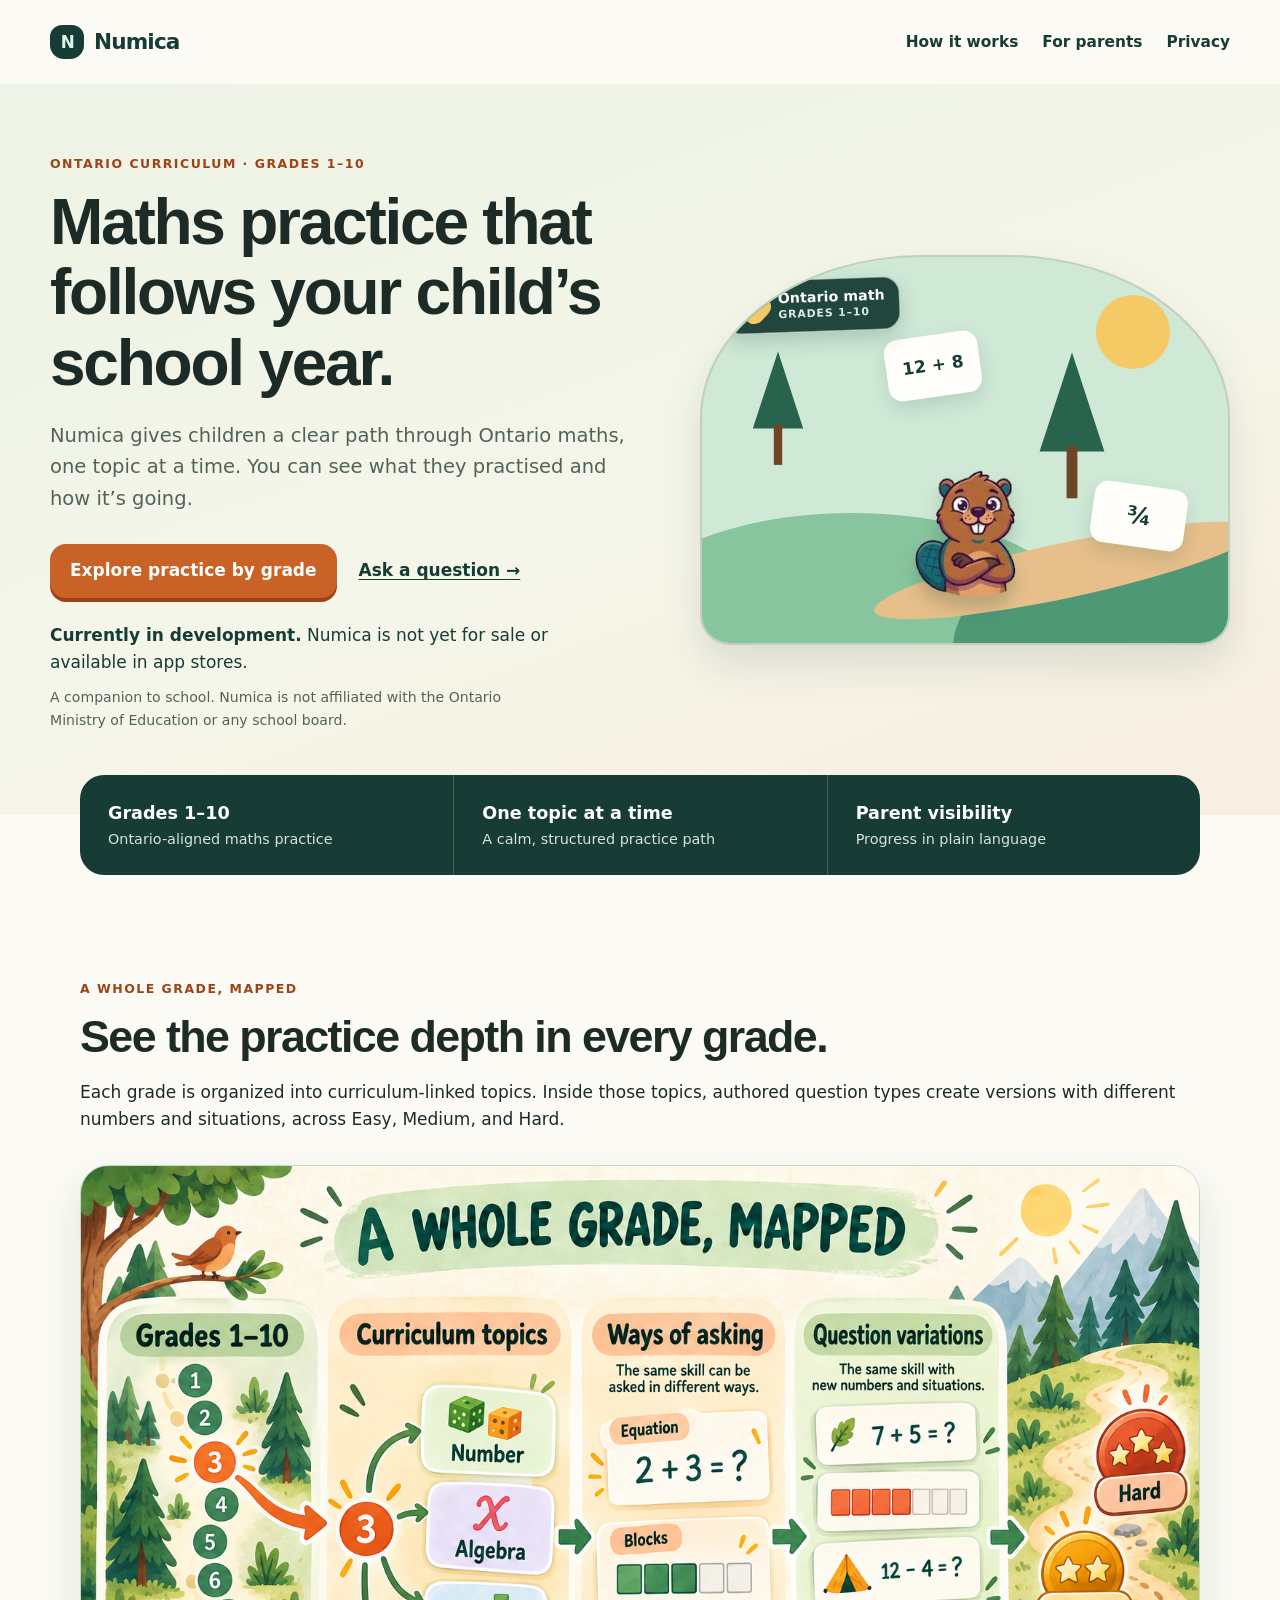
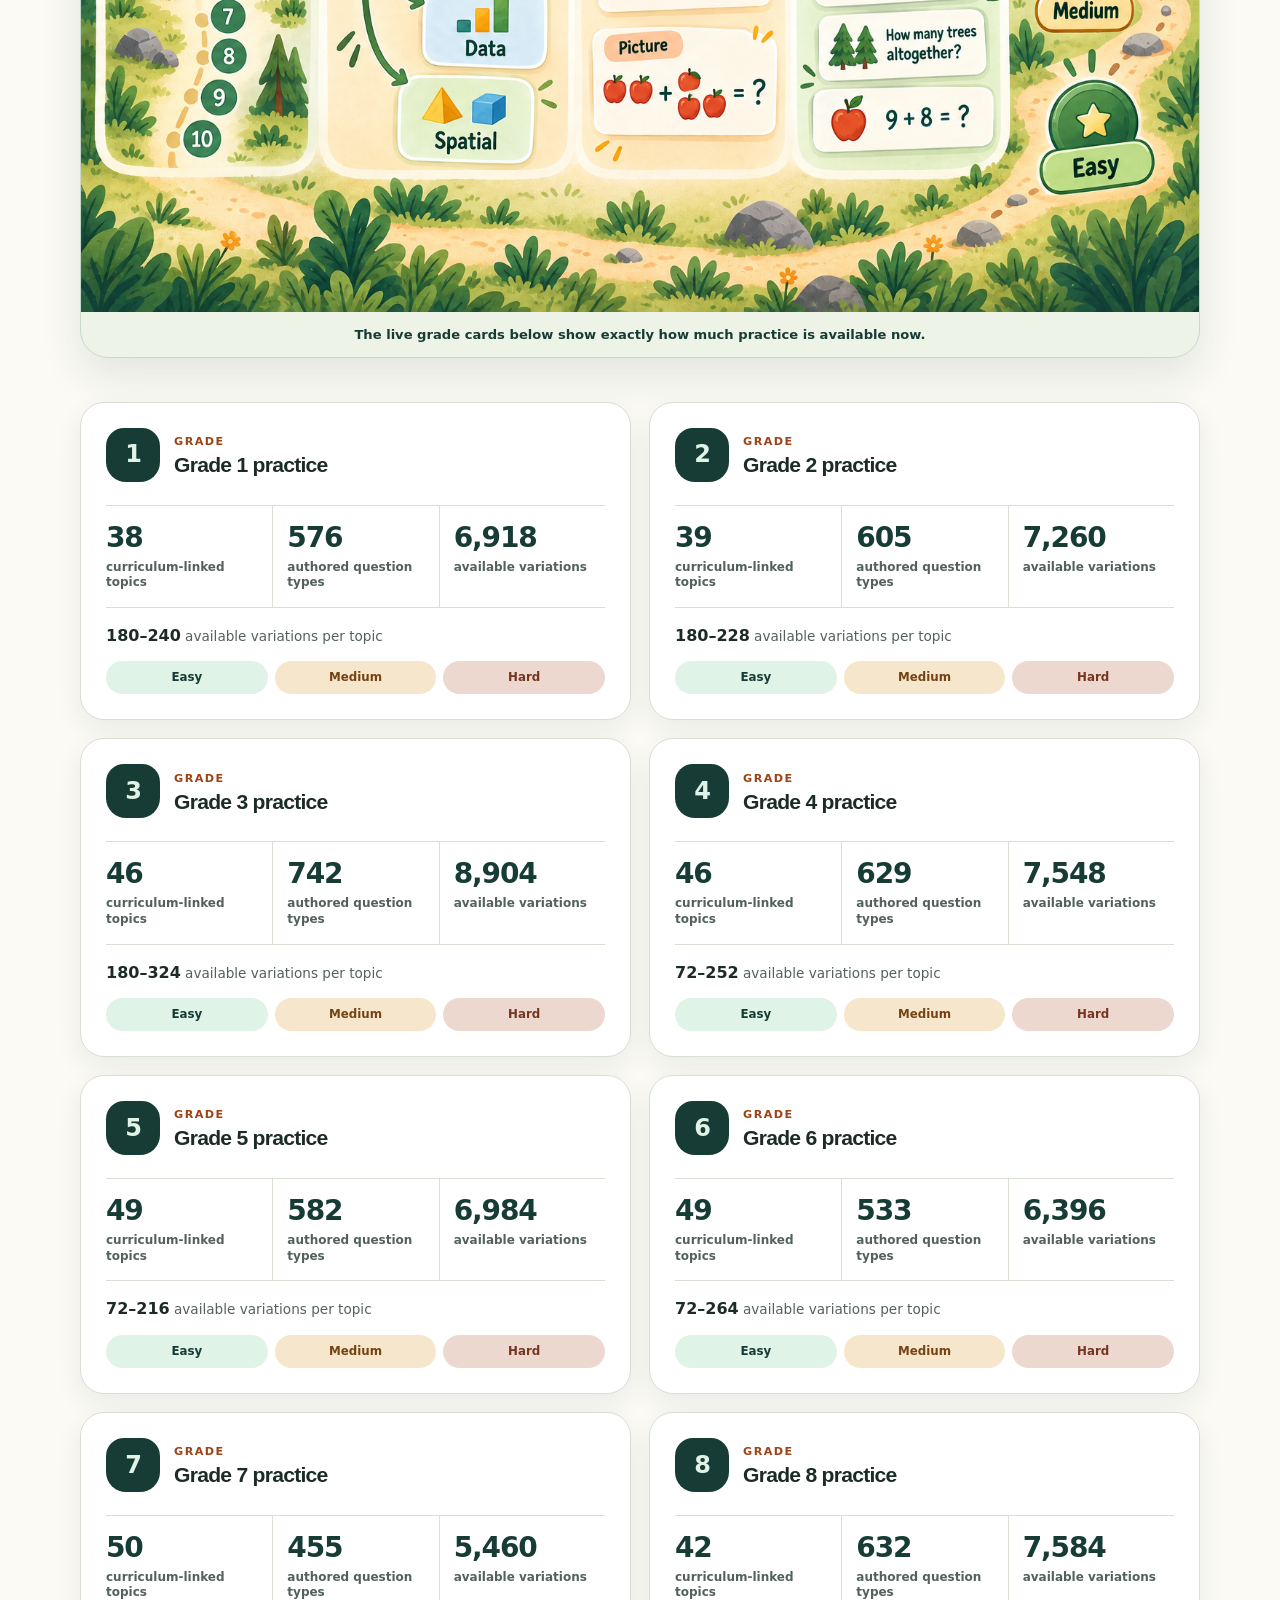
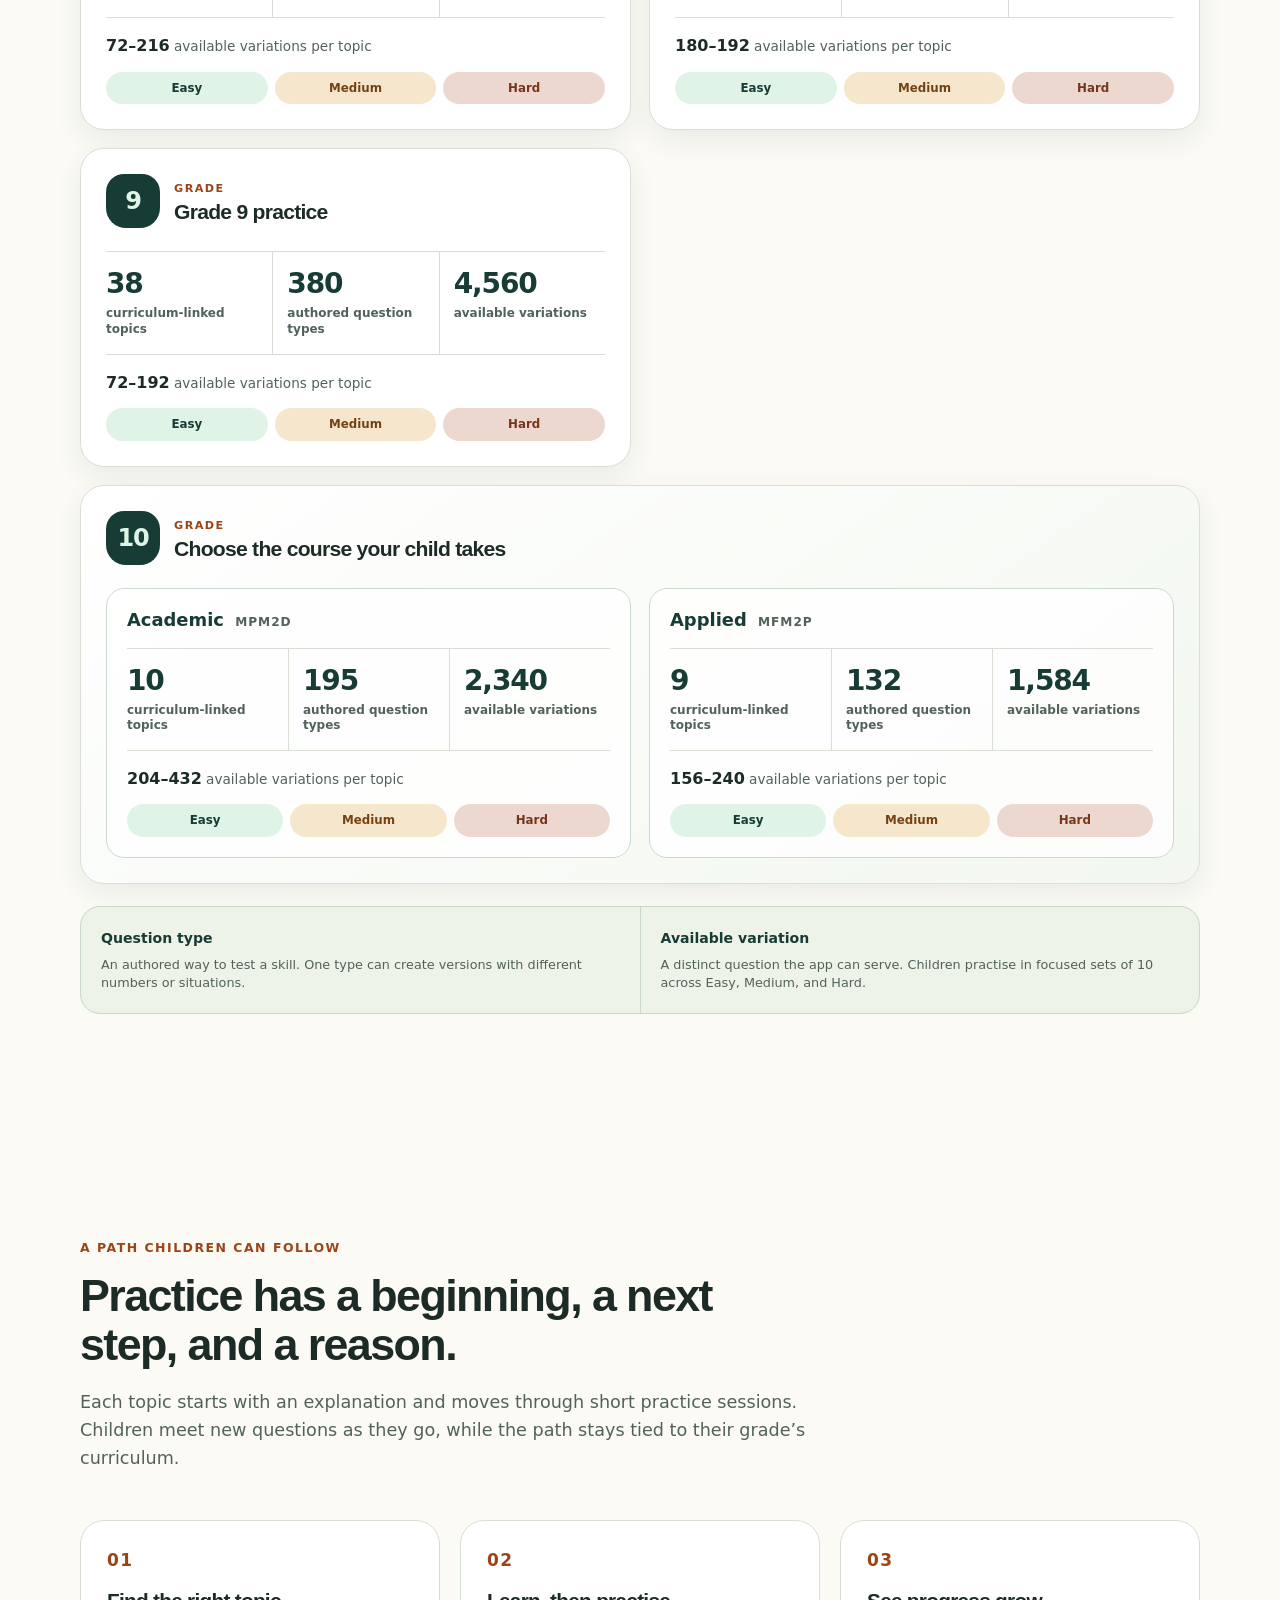
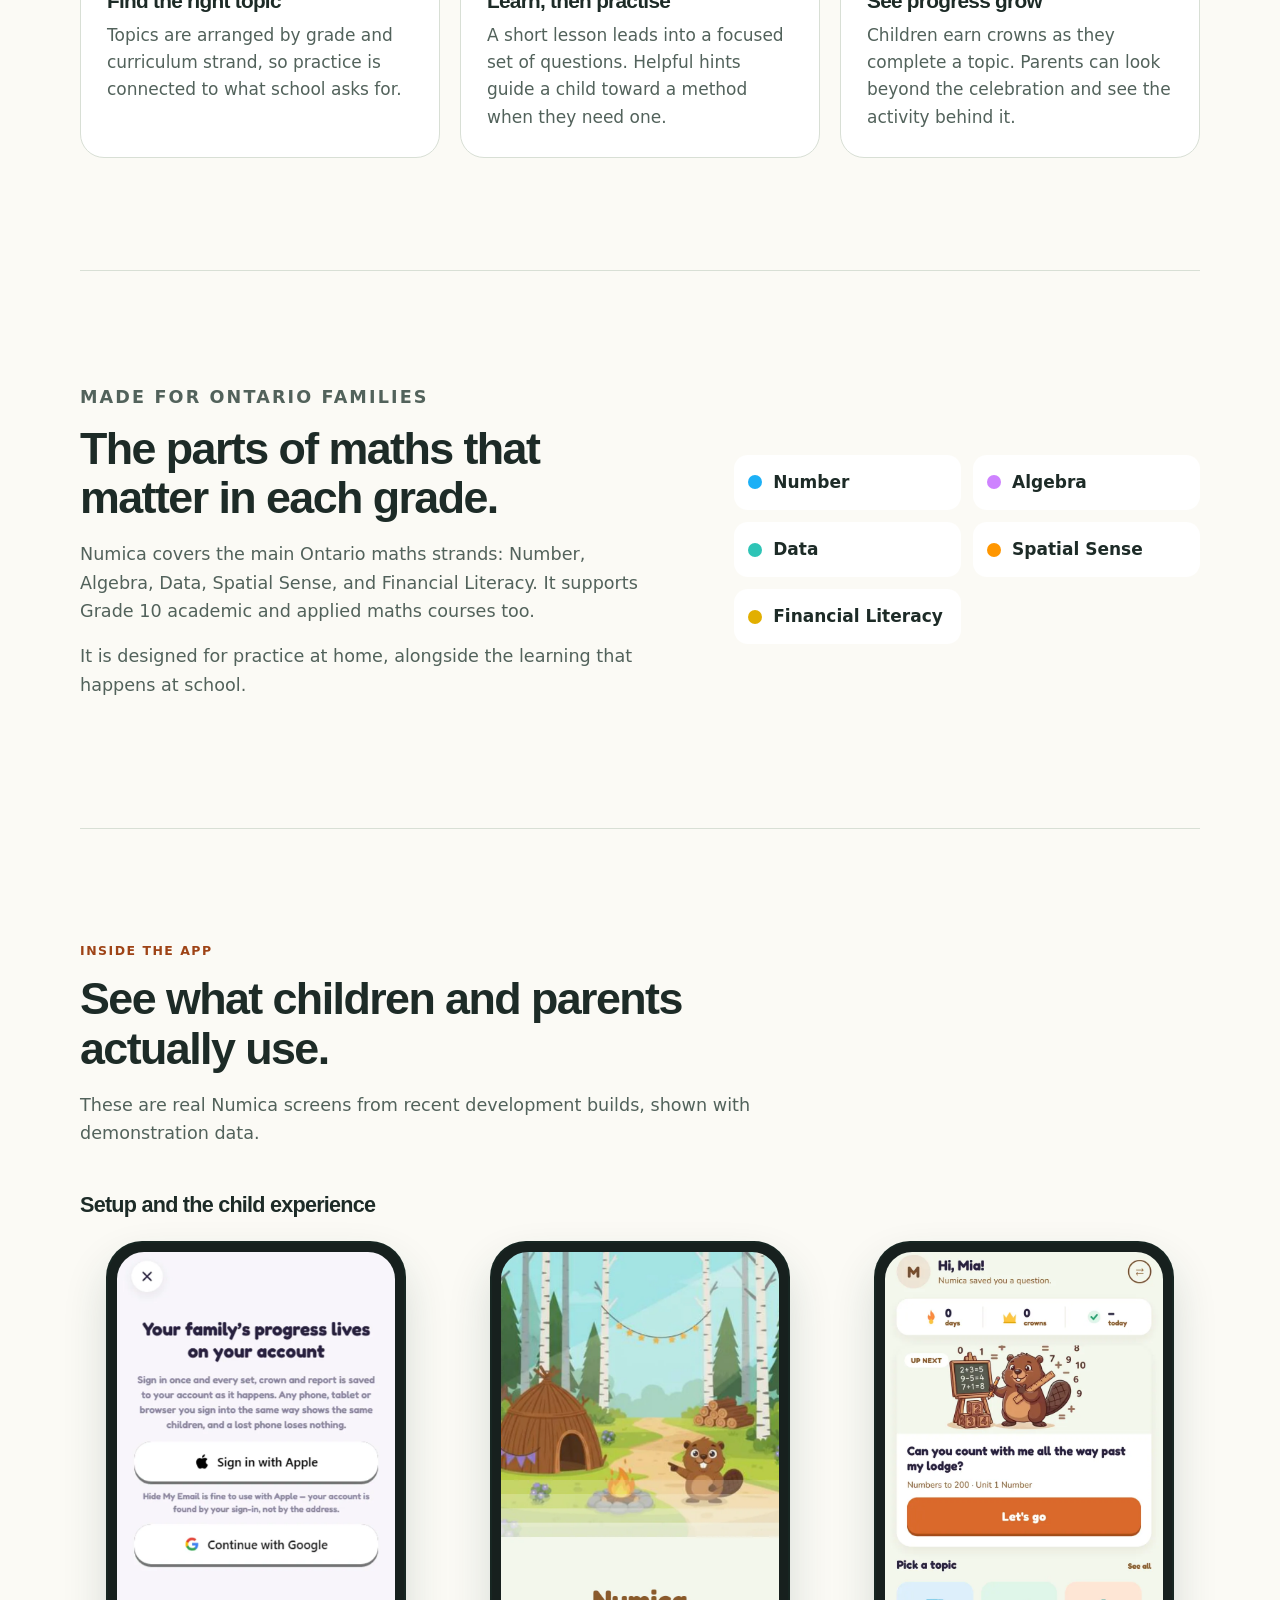
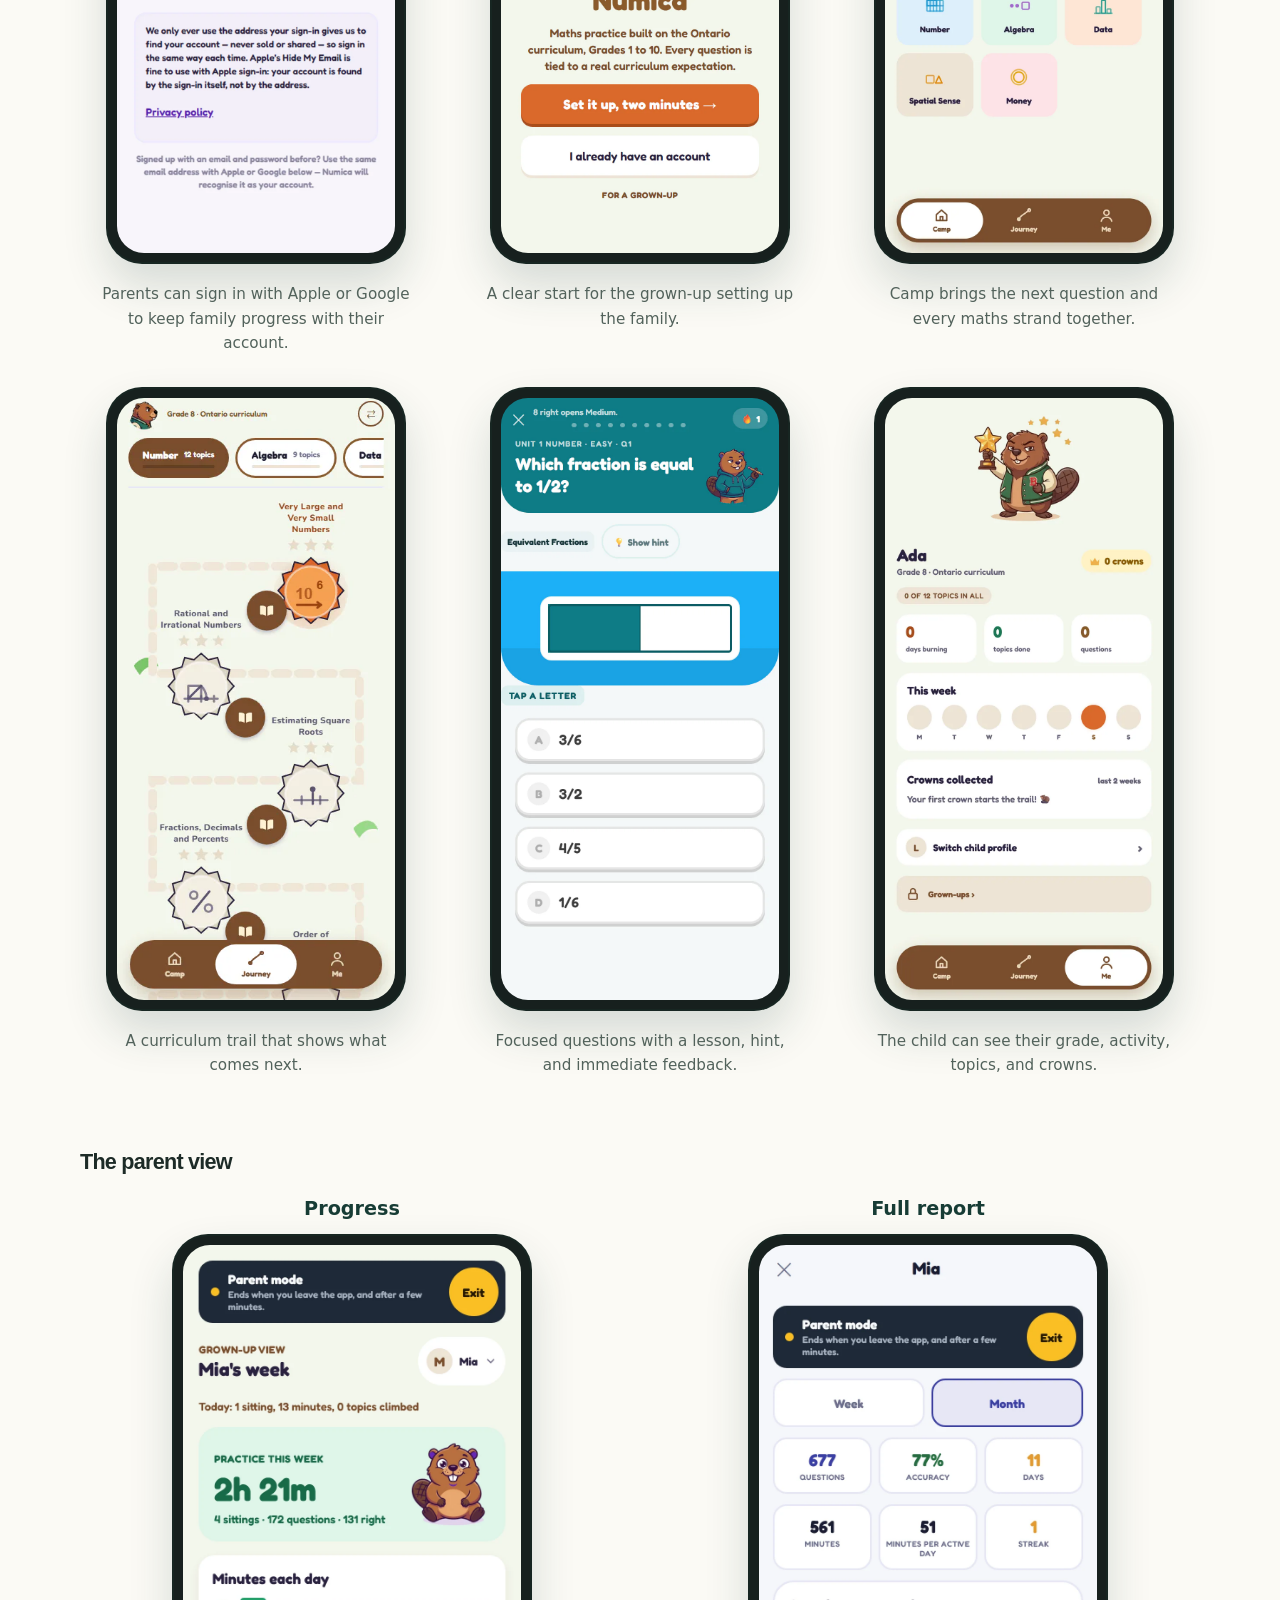
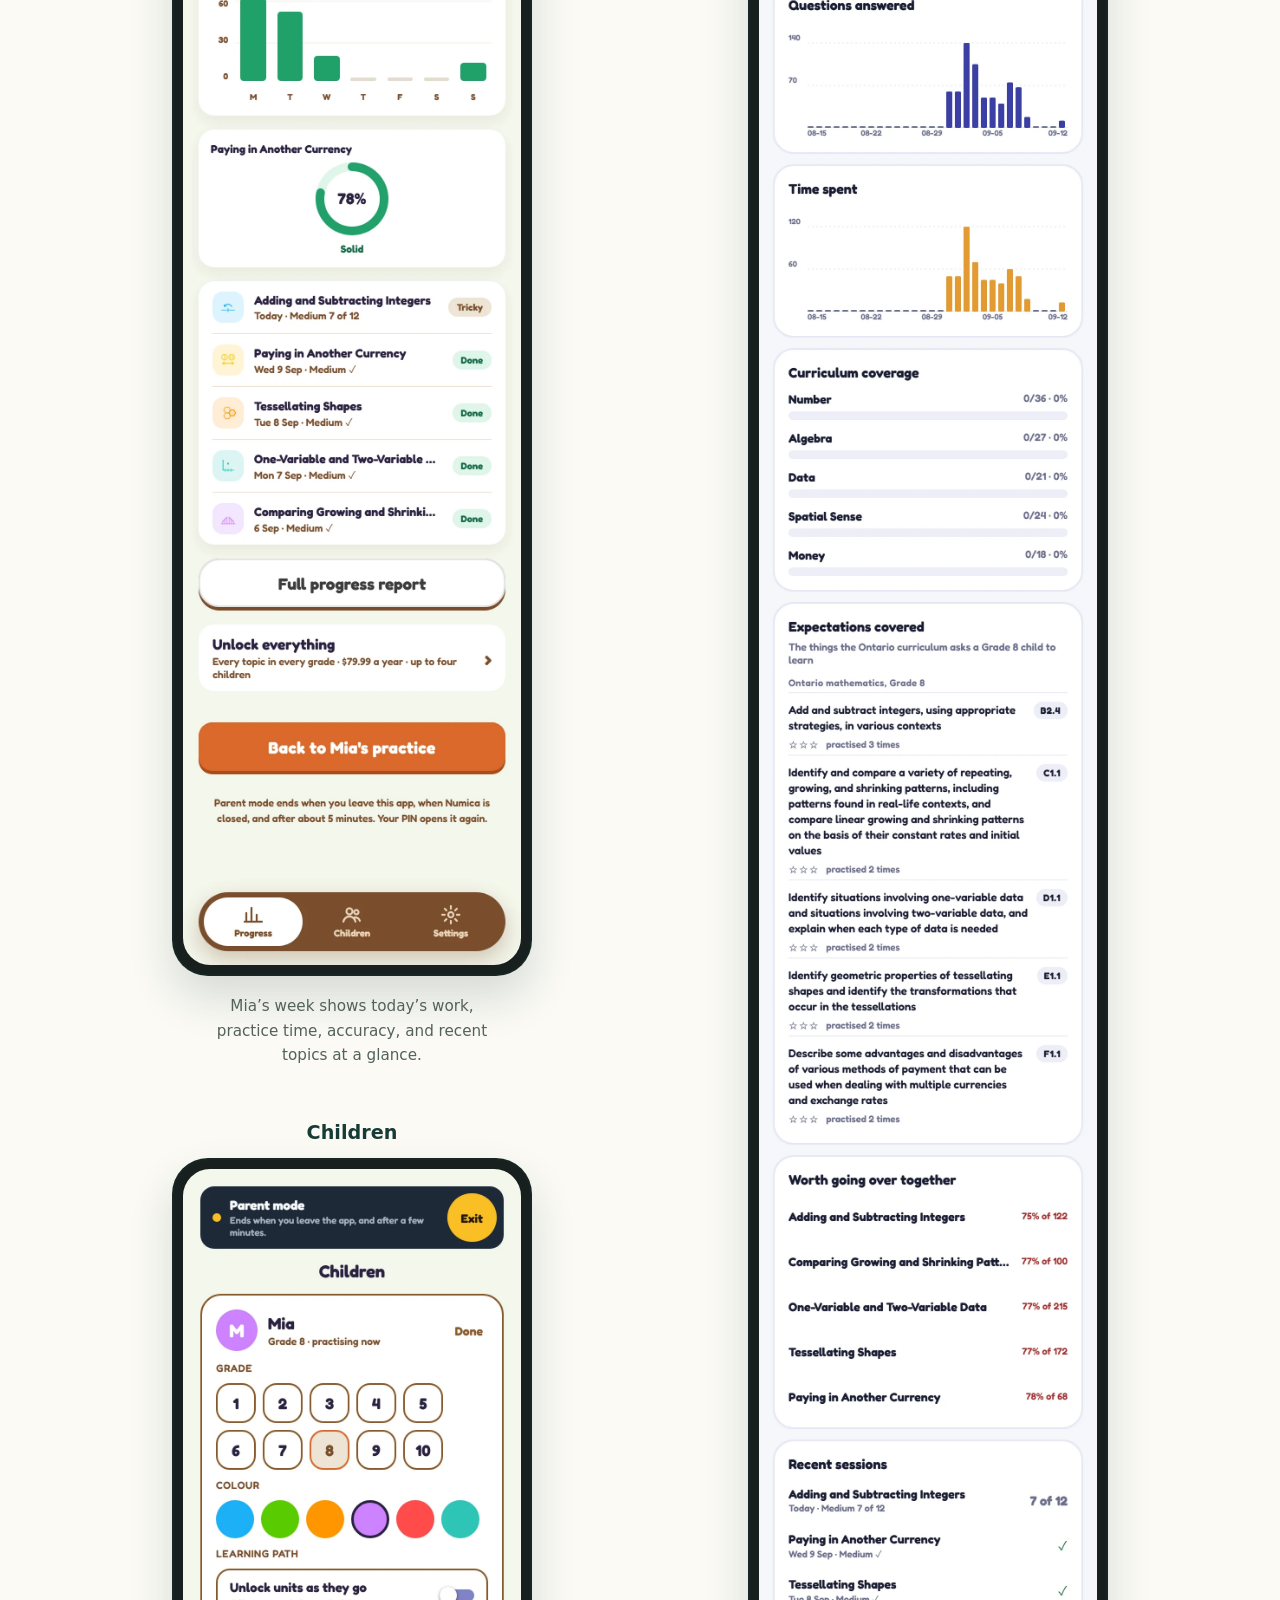
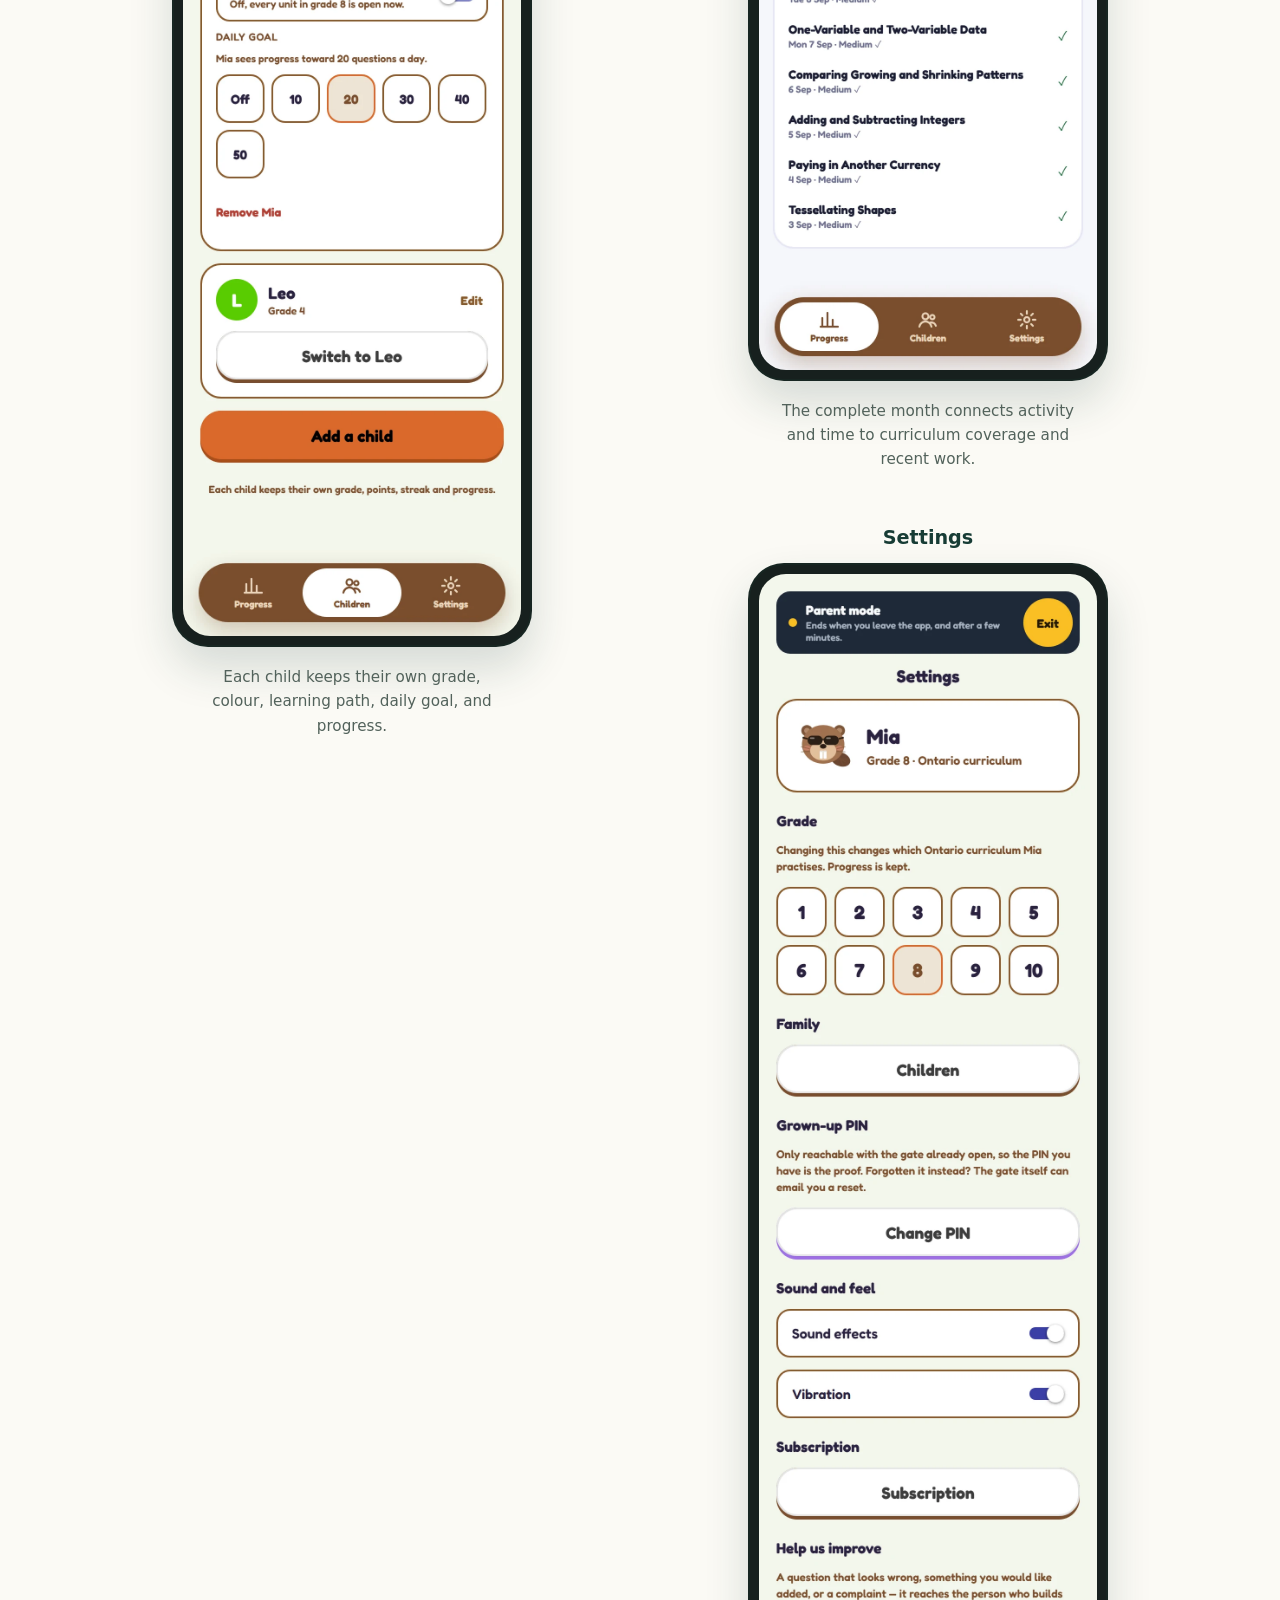
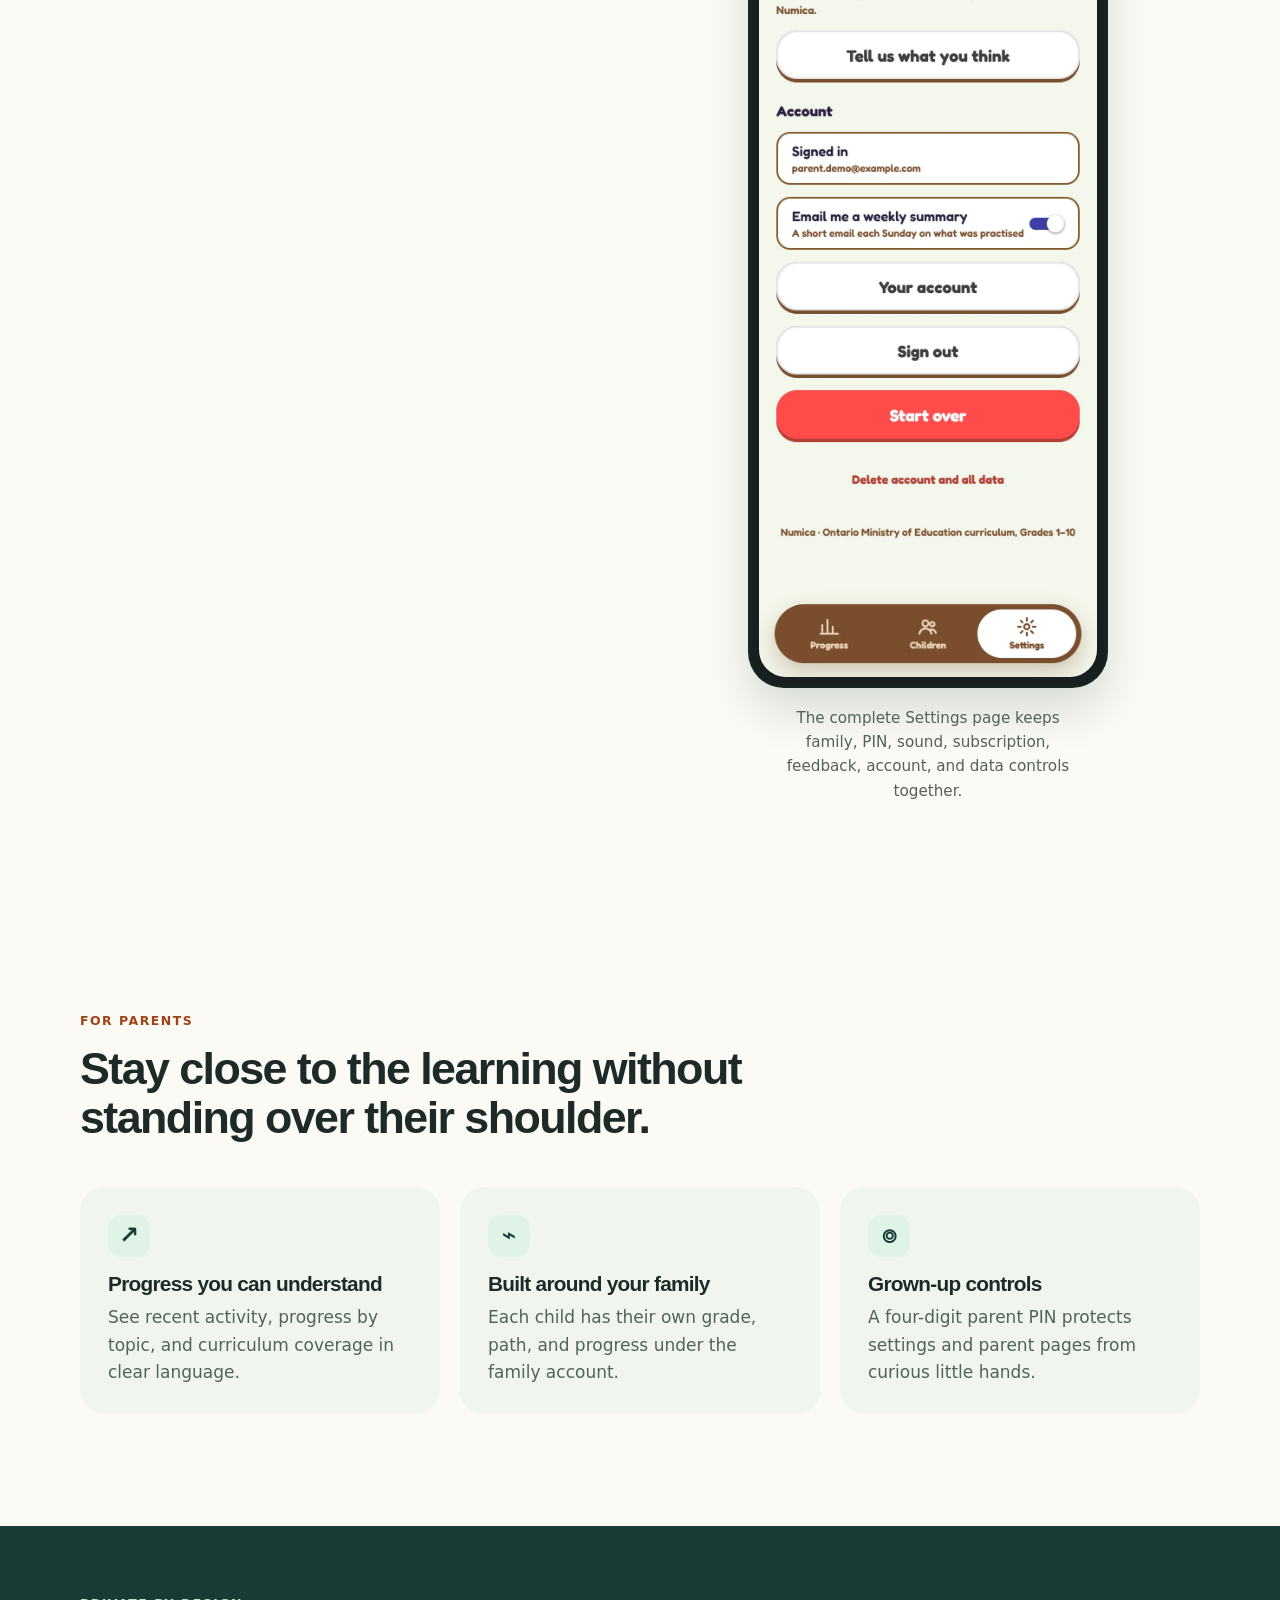
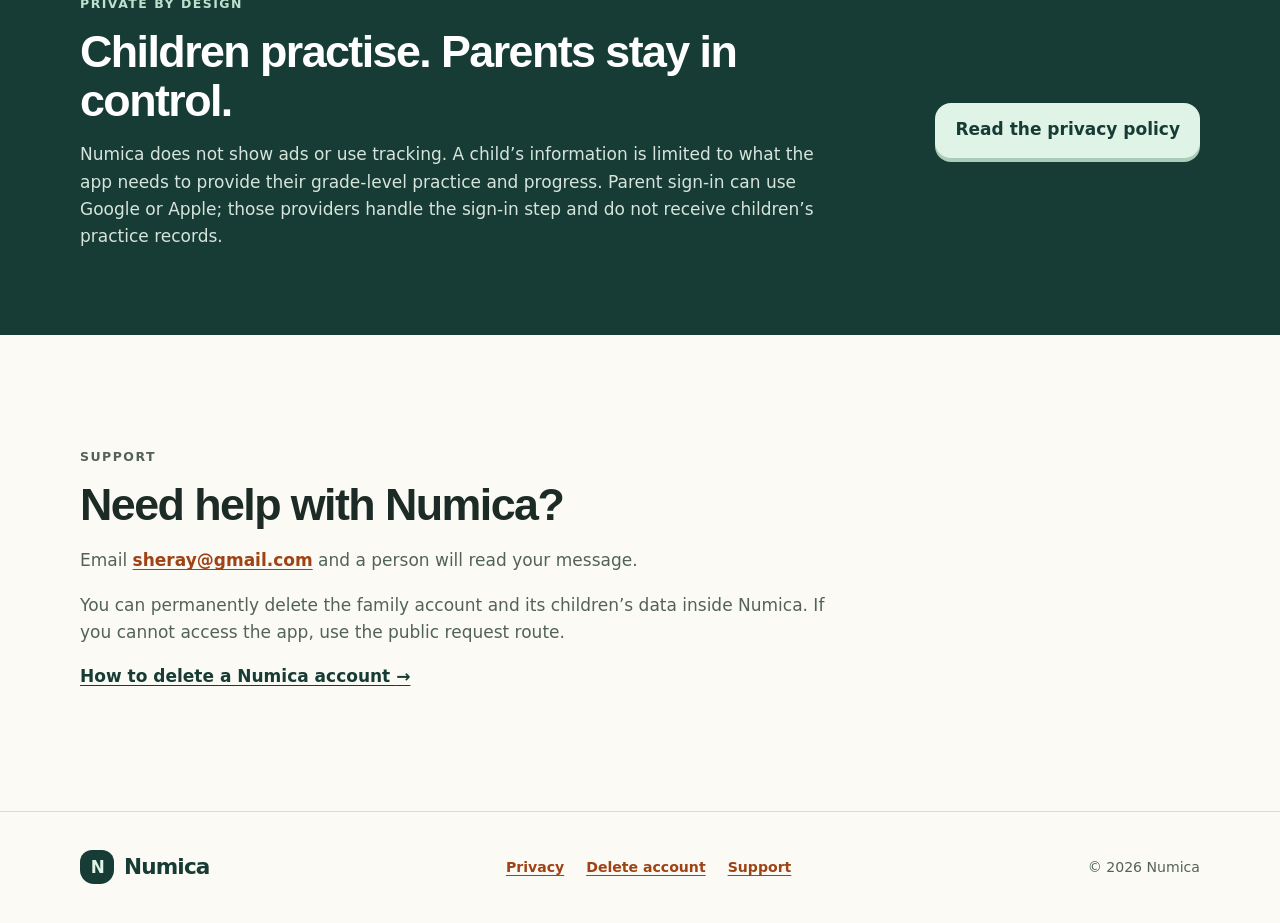
==== commit 1e95fd5f: "show complete parent views with real progress" ====
--- a/index.html
+++ b/index.html
@@ -80,10 +80,15 @@
       </div>
       <div class="gallery-group" aria-labelledby="parent-screens-title">
         <h3 id="parent-screens-title">The parent view</h3>
-        <div class="screenshots">
-          <figure><div class="phone-frame"><img src="./assets/screenshots/parent-overview.webp" width="780" height="1688" loading="lazy" alt="Parent mode weekly overview for a demo child"></div><figcaption>A PIN-protected weekly overview keeps the grown-up informed.</figcaption></figure>
-          <figure><div class="phone-frame"><img src="./assets/screenshots/settings.webp" width="780" height="1688" loading="lazy" alt="Parent Settings screen for Mia showing Grade 8, Ontario curriculum, family controls, and grown-up PIN controls"></div><figcaption>Settings keeps grade, family, and grown-up controls together.</figcaption></figure>
-          <figure><div class="phone-frame"><img src="./assets/screenshots/progress-report.webp" width="780" height="1688" loading="lazy" alt="Populated Mia demo progress report showing 677 questions, 77 percent accuracy, 11 active days, 561 minutes, and activity charts"></div><figcaption>A privacy-safe demo month shows questions, accuracy, time, active days, and honest streaks.</figcaption></figure>
+        <div class="screenshots parent-screenshots">
+          <div class="parent-screen-column">
+            <figure><h4 class="screen-label">Progress</h4><div class="phone-frame"><img src="./assets/screenshots/parent-progress.webp" width="780" height="3046" loading="lazy" alt="Populated Mia parent progress tab showing today's practice, weekly time, accuracy, recent topics, and a full report button"></div><figcaption>Mia&rsquo;s week shows today&rsquo;s work, practice time, accuracy, and recent topics at a glance.</figcaption></figure>
+            <figure><h4 class="screen-label">Children</h4><div class="phone-frame"><img src="./assets/screenshots/children.webp" width="780" height="2462" loading="lazy" alt="Full Children tab with Mia and Leo, including grade, colour, learning path, daily goal, switching, and add-child controls"></div><figcaption>Each child keeps their own grade, colour, learning path, daily goal, and progress.</figcaption></figure>
+          </div>
+          <div class="parent-screen-column">
+            <figure><h4 class="screen-label">Full report</h4><div class="phone-frame"><img src="./assets/screenshots/progress-report.webp" width="780" height="5364" loading="lazy" alt="Full Mia demo progress report showing 677 questions, 77 percent accuracy, 11 active days, 561 minutes, curriculum coverage, expectations, and recent sessions"></div><figcaption>The complete month connects activity and time to curriculum coverage and recent work.</figcaption></figure>
+            <figure><h4 class="screen-label">Settings</h4><div class="phone-frame"><img src="./assets/screenshots/settings.webp" width="780" height="3930" loading="lazy" alt="Full Parent Settings page showing grade, family, PIN, sound, subscription, feedback, account, sign-out, reset, and deletion controls"></div><figcaption>The complete Settings page keeps family, PIN, sound, subscription, feedback, account, and data controls together.</figcaption></figure>
+          </div>
         </div>
       </div>
     </section>
--- a/styles.css
+++ b/styles.css
@@ -30,11 +30,11 @@
 .practice-definitions { display:grid;grid-template-columns:repeat(2,minmax(0,1fr));gap:1px;margin-top:22px;overflow:hidden;border:1px solid #c8d9cc;border-radius:20px;background:#c8d9cc; }.practice-definitions div { padding:20px;background:var(--moss); }.practice-definitions strong,.practice-definitions span { display:block; }.practice-definitions strong { margin-bottom:6px;color:var(--forest);font-size:.88rem; }.practice-definitions span { color:var(--muted);font-size:.8rem;line-height:1.45; }
 .section,.curriculum,.support-section { width:min(1120px,calc(100% - 40px)); margin:0 auto; padding:112px 0; }.section-heading { max-width:730px; }.section-heading>p:not(.eyebrow),.curriculum p { color:var(--muted);font-size:1.1rem; }.steps { display:grid;grid-template-columns:repeat(3,1fr);gap:20px; list-style:none; padding:0;margin:48px 0 0;counter-reset:steps; }.steps li { padding:26px; background:var(--white); border:1px solid var(--line); border-radius:var(--radius); }.steps p,.feature-card p { color:var(--muted); margin-bottom:0; }.step-number { color:var(--orange-deep);font-weight:900;letter-spacing:.08em; }
 .curriculum { display:grid;grid-template-columns:1fr .8fr;gap:72px;align-items:center; border-top:1px solid var(--line);border-bottom:1px solid var(--line); }.strand-list { margin:0;padding:0;list-style:none;display:grid;grid-template-columns:1fr 1fr;gap:12px; }.strand-list li { display:flex;align-items:center;gap:11px;padding:14px;background:var(--white);border-radius:14px;font-weight:750; }.dot {width:14px;height:14px;border-radius:50%;}.number{background:#1cb0f6}.algebra{background:#ce82ff}.data{background:#2ec4b6}.spatial{background:#ff9600}.money{background:#e2af00}
-.showcase { padding-bottom:96px; }.gallery-group { margin-top:46px; }.gallery-group+.gallery-group { margin-top:72px; }.gallery-group h3 { font-size:1.35rem;margin:0 0 24px; }.screenshots { display:grid;grid-template-columns:repeat(3,minmax(0,1fr));gap:32px;align-items:start; }.screenshots figure { margin:0;text-align:center; }.phone-frame { max-width:300px;margin:0 auto 18px;padding:9px;border:2px solid rgba(23,60,53,.22);border-radius:36px;background:#17201e;box-shadow:0 22px 44px rgba(23,60,53,.16);overflow:hidden; }.phone-frame img { display:block;width:100%;height:auto;border-radius:27px; }.screenshots figcaption { max-width:28ch;margin:0 auto;color:var(--muted);font-size:.95rem; }
+.showcase { padding-bottom:96px; }.gallery-group { margin-top:46px; }.gallery-group+.gallery-group { margin-top:72px; }.gallery-group h3 { font-size:1.35rem;margin:0 0 24px; }.screenshots { display:grid;grid-template-columns:repeat(3,minmax(0,1fr));gap:32px;align-items:start; }.screenshots figure { margin:0;text-align:center; }.parent-screenshots { grid-template-columns:repeat(2,minmax(0,1fr));gap:32px; }.parent-screen-column { display:grid;gap:54px;align-content:start; }.parent-screenshots .phone-frame { max-width:360px; }.screen-label { margin:0 0 14px;color:var(--forest);font-size:1.2rem;line-height:1.2; }.phone-frame { max-width:300px;margin:0 auto 18px;padding:9px;border:2px solid rgba(23,60,53,.22);border-radius:36px;background:#17201e;box-shadow:0 22px 44px rgba(23,60,53,.16);overflow:hidden; }.phone-frame img { display:block;width:100%;height:auto;border-radius:27px; }.screenshots figcaption { max-width:32ch;margin:0 auto;color:var(--muted);font-size:.95rem; }
 .parent-section { padding-bottom:112px; }.parent-grid { display:grid;grid-template-columns:repeat(3,1fr);gap:20px;margin-top:44px; }.feature-card { padding:28px;background:#f0f6ee;border-radius:var(--radius); }.feature-icon { display:grid;place-items:center;width:42px;height:42px;border-radius:13px;background:var(--mint);color:var(--forest);font-size:1.5rem;font-weight:800; }
 .privacy-callout { padding:68px max(20px,calc((100% - 1120px)/2));background:var(--forest);color:white;display:flex;align-items:center;justify-content:space-between;gap:45px; }.privacy-callout>div { max-width:740px; }.privacy-callout .eyebrow { color:#bce1cd; }.privacy-callout h2 { margin-bottom:16px; }.privacy-callout p:not(.eyebrow) { color:#d6e4dc; }.button-light { flex:0 0 auto;background:var(--mint);box-shadow:0 4px 0 #aacdb8;color:var(--forest); }.button-light:hover { color:var(--forest);background:#ccebd9;box-shadow:0 3px 0 #aacdb8; }
 .support-section { padding-bottom:104px;max-width:760px;margin-left:max(20px,calc((100% - 1120px)/2)); }.support-section p { color:var(--muted); }.support-section strong { color:var(--ink); }.site-footer { padding:38px max(20px,calc((100% - 1120px)/2)); border-top:1px solid var(--line);display:flex;align-items:center;justify-content:space-between;gap:22px;color:var(--muted);font-size:.88rem; }.site-footer div { display:flex;gap:22px; }.site-footer p { margin:0; }
 .error-page { min-height:100vh;background:linear-gradient(155deg,var(--moss),#f8eee1); }.error-main { width:min(720px,calc(100% - 40px)); margin:9vh auto;padding:60px 0; }.error-main>p:last-child { margin-top:32px; }
-@media (max-width:760px) { body{font-size:16px}.site-header{min-height:70px;width:calc(100% - 32px)}nav{gap:14px}nav a{font-size:.85rem}.hero{min-height:0;padding:48px 20px 64px;grid-template-columns:1fr;gap:36px}.hero-art{height:290px;max-width:520px;width:100%;margin:auto}.proof{grid-template-columns:1fr;margin-top:-28px;width:calc(100% - 32px)}.proof article{padding:18px 20px}.proof article+article{border-left:0;border-top:1px solid rgba(255,255,255,.2)}.practice-depth{width:calc(100% - 32px);padding:72px 0}.practice-depth-heading{margin-bottom:24px}.practice-infographic{margin-bottom:34px;border-radius:18px}.practice-infographic figcaption{padding:10px 12px}.grade-practice-grid,.course-grid,.practice-definitions{grid-template-columns:1fr}.grade-ten-card{grid-column:auto}.section,.curriculum,.support-section{width:calc(100% - 32px);padding:72px 0}.steps,.parent-grid{grid-template-columns:1fr;margin-top:32px}.curriculum{grid-template-columns:1fr;gap:28px}.strand-list{grid-template-columns:1fr 1fr}.screenshots{display:flex;overflow-x:auto;scroll-snap-type:x mandatory;gap:18px;padding:8px 4px 30px}.screenshots figure{flex:0 0 min(82vw,300px);scroll-snap-align:center}.phone-frame{box-shadow:0 14px 28px rgba(23,60,53,.14)}.privacy-callout{padding:54px 20px;display:block}.privacy-callout .button{margin-top:10px}.site-footer{padding:28px 16px;display:grid;grid-template-columns:1fr 1fr}.site-footer p{grid-column:1/-1}.site-footer div{justify-content:flex-end;gap:14px}.support-section{margin-left:auto}.card-one{left:22%}.card-two{right:5%} }
+@media (max-width:760px) { body{font-size:16px}.site-header{min-height:70px;width:calc(100% - 32px)}nav{gap:14px}nav a{font-size:.85rem}.hero{min-height:0;padding:48px 20px 64px;grid-template-columns:1fr;gap:36px}.hero-art{height:290px;max-width:520px;width:100%;margin:auto}.proof{grid-template-columns:1fr;margin-top:-28px;width:calc(100% - 32px)}.proof article{padding:18px 20px}.proof article+article{border-left:0;border-top:1px solid rgba(255,255,255,.2)}.practice-depth{width:calc(100% - 32px);padding:72px 0}.practice-depth-heading{margin-bottom:24px}.practice-infographic{margin-bottom:34px;border-radius:18px}.practice-infographic figcaption{padding:10px 12px}.grade-practice-grid,.course-grid,.practice-definitions{grid-template-columns:1fr}.grade-ten-card{grid-column:auto}.section,.curriculum,.support-section{width:calc(100% - 32px);padding:72px 0}.steps,.parent-grid{grid-template-columns:1fr;margin-top:32px}.curriculum{grid-template-columns:1fr;gap:28px}.strand-list{grid-template-columns:1fr 1fr}.screenshots{display:flex;overflow-x:auto;scroll-snap-type:x mandatory;gap:18px;padding:8px 4px 30px}.screenshots figure{flex:0 0 min(82vw,300px);scroll-snap-align:center}.parent-screenshots{display:grid;grid-template-columns:1fr;overflow:visible;scroll-snap-type:none;padding:8px 0 30px}.parent-screen-column{gap:42px}.parent-screenshots figure{width:100%;max-width:360px;margin-inline:auto}.phone-frame{box-shadow:0 14px 28px rgba(23,60,53,.14)}.privacy-callout{padding:54px 20px;display:block}.privacy-callout .button{margin-top:10px}.site-footer{padding:28px 16px;display:grid;grid-template-columns:1fr 1fr}.site-footer p{grid-column:1/-1}.site-footer div{justify-content:flex-end;gap:14px}.support-section{margin-left:auto}.card-one{left:22%}.card-two{right:5%} }
 @media (max-width:390px) { nav a:nth-child(2){display:none}.strand-list{grid-template-columns:1fr}.site-footer{display:block}.site-footer div{margin:18px 0}.hero-actions{align-items:flex-start;flex-direction:column;gap:20px} }
 @media (prefers-reduced-motion:reduce) { html{scroll-behavior:auto}.button:hover{transform:none} }
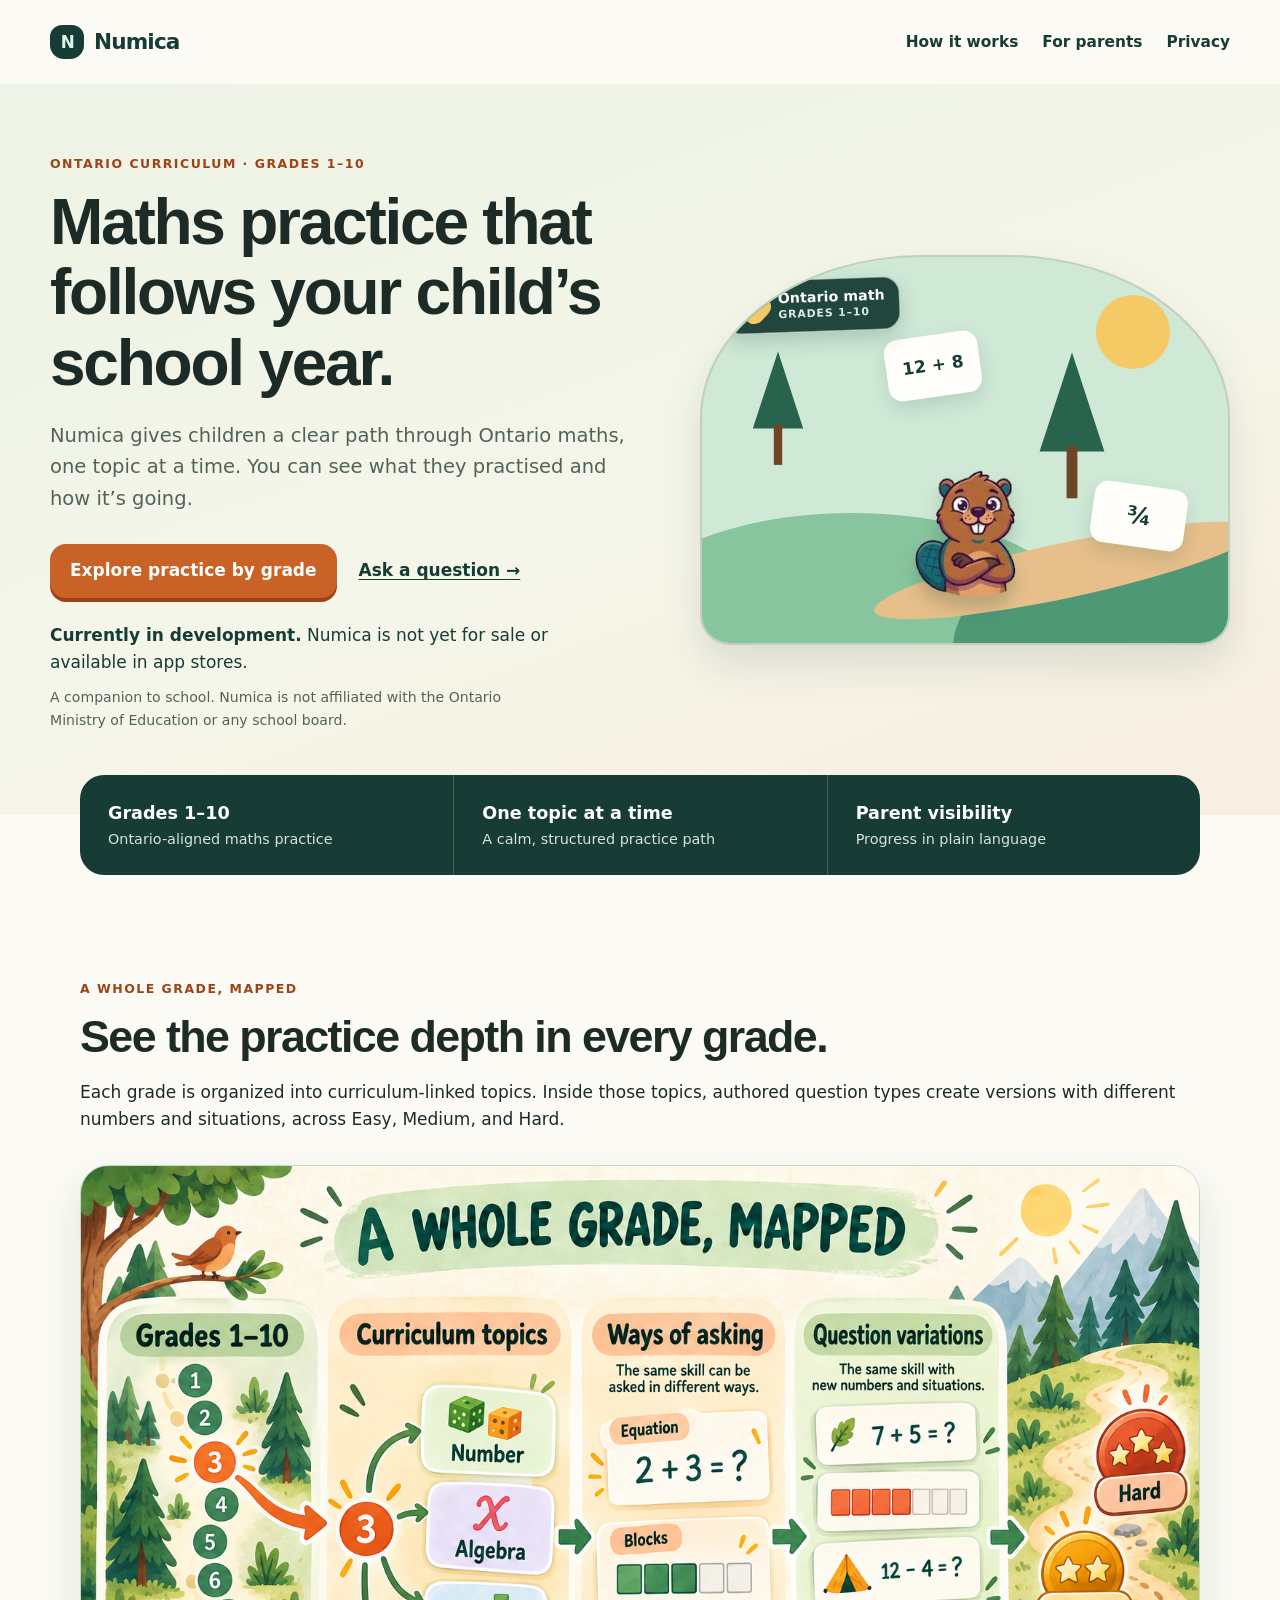
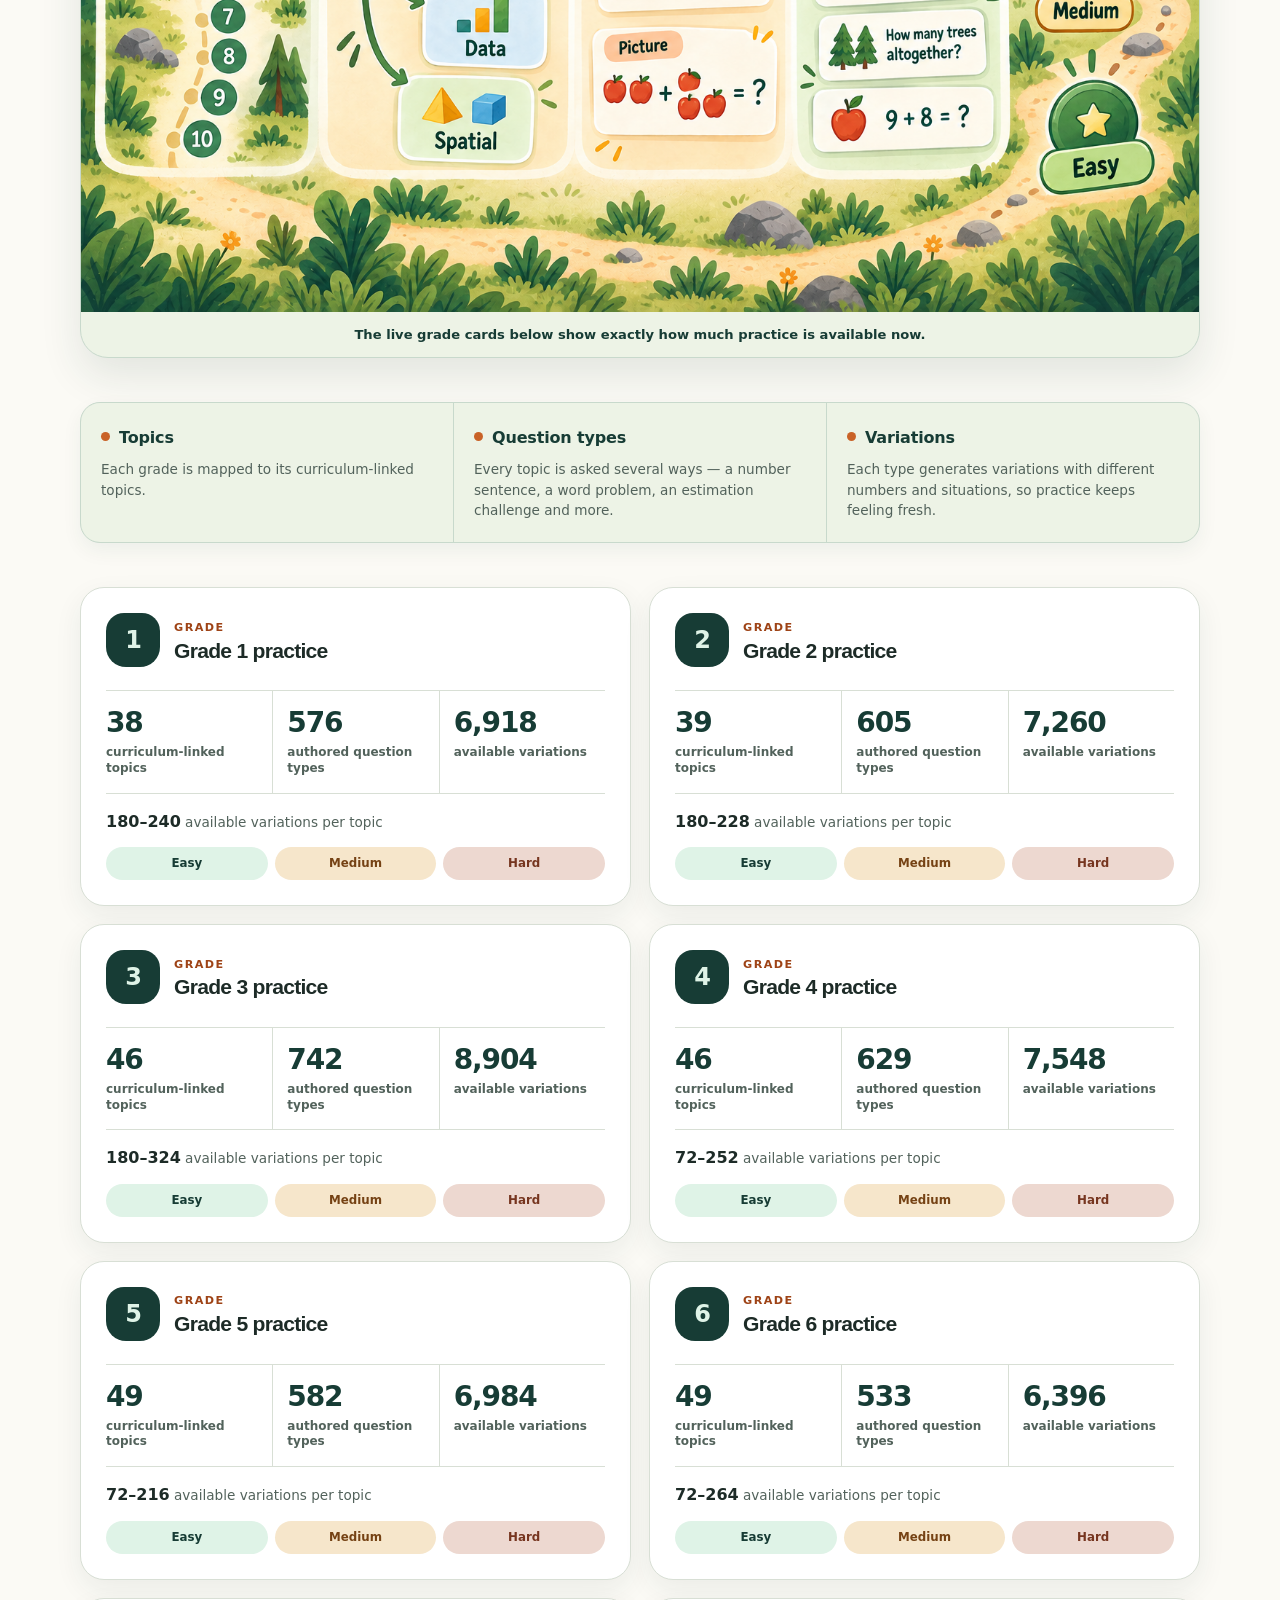
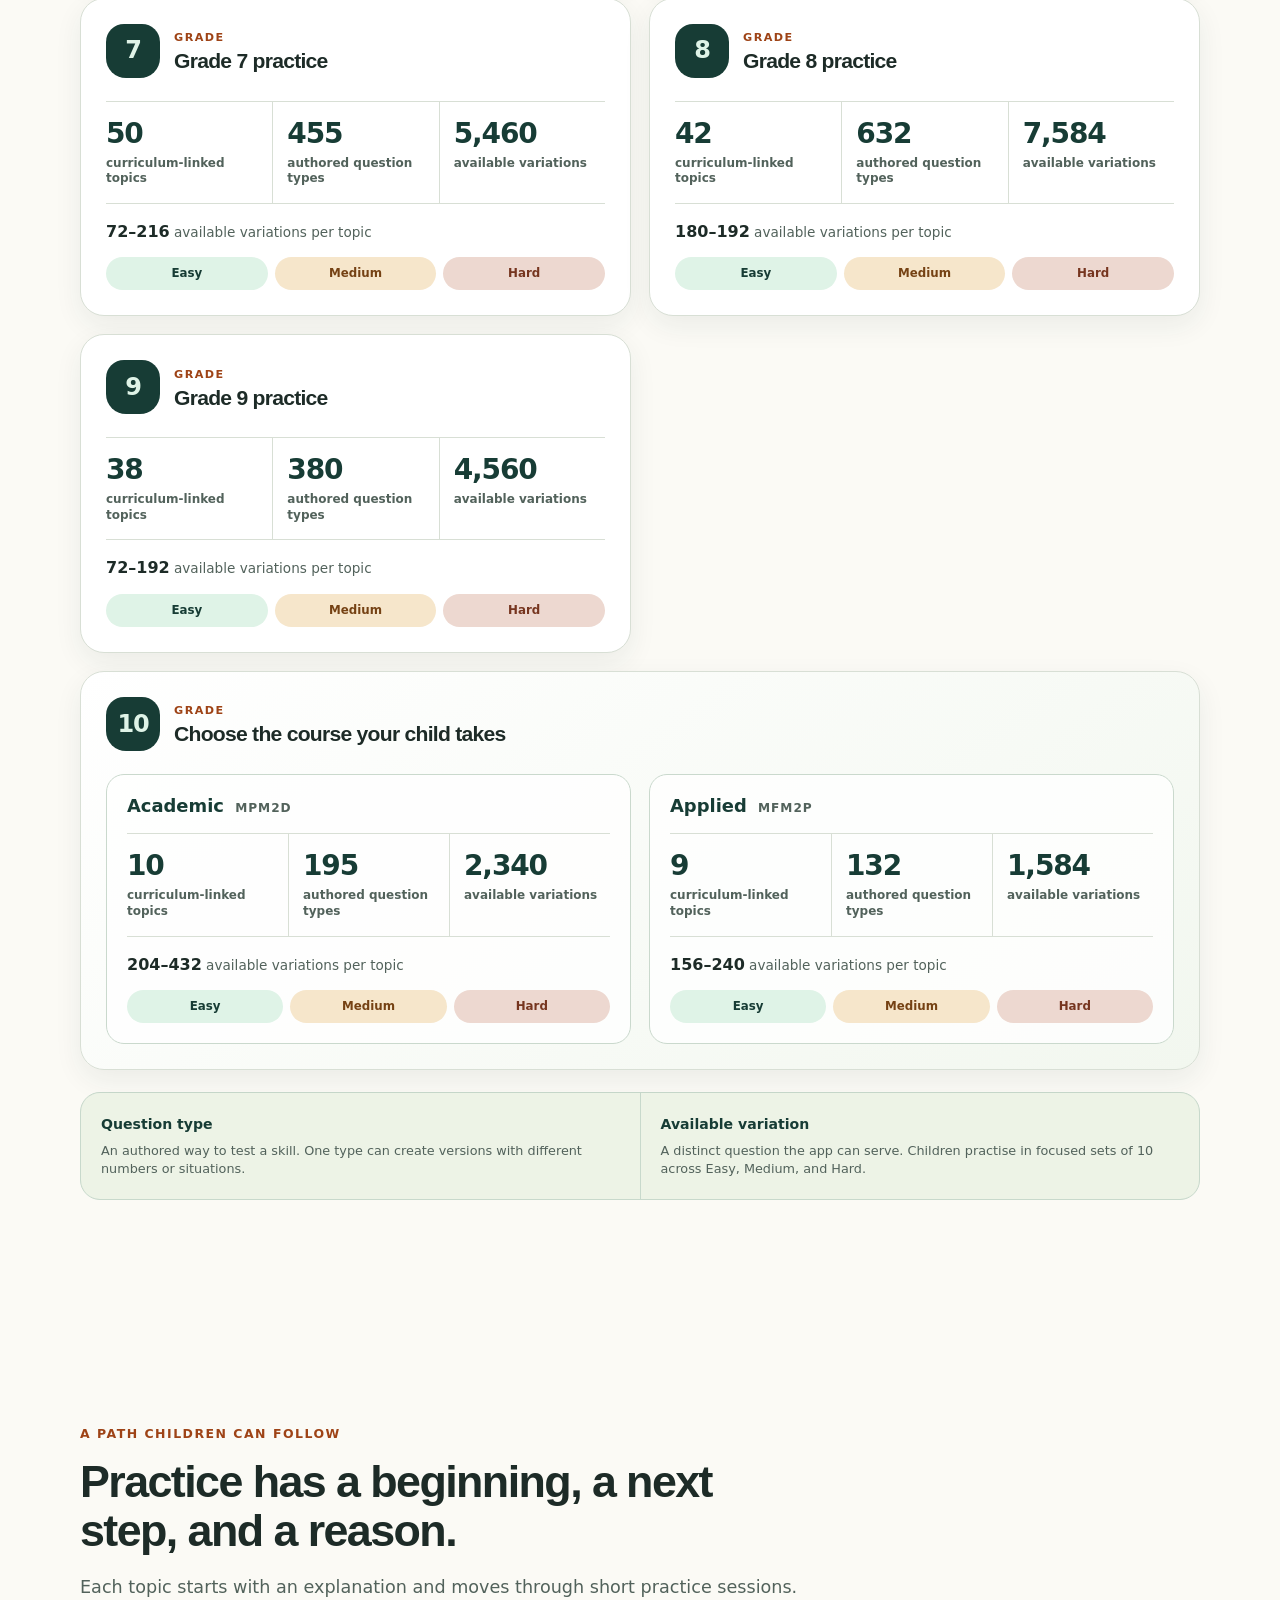
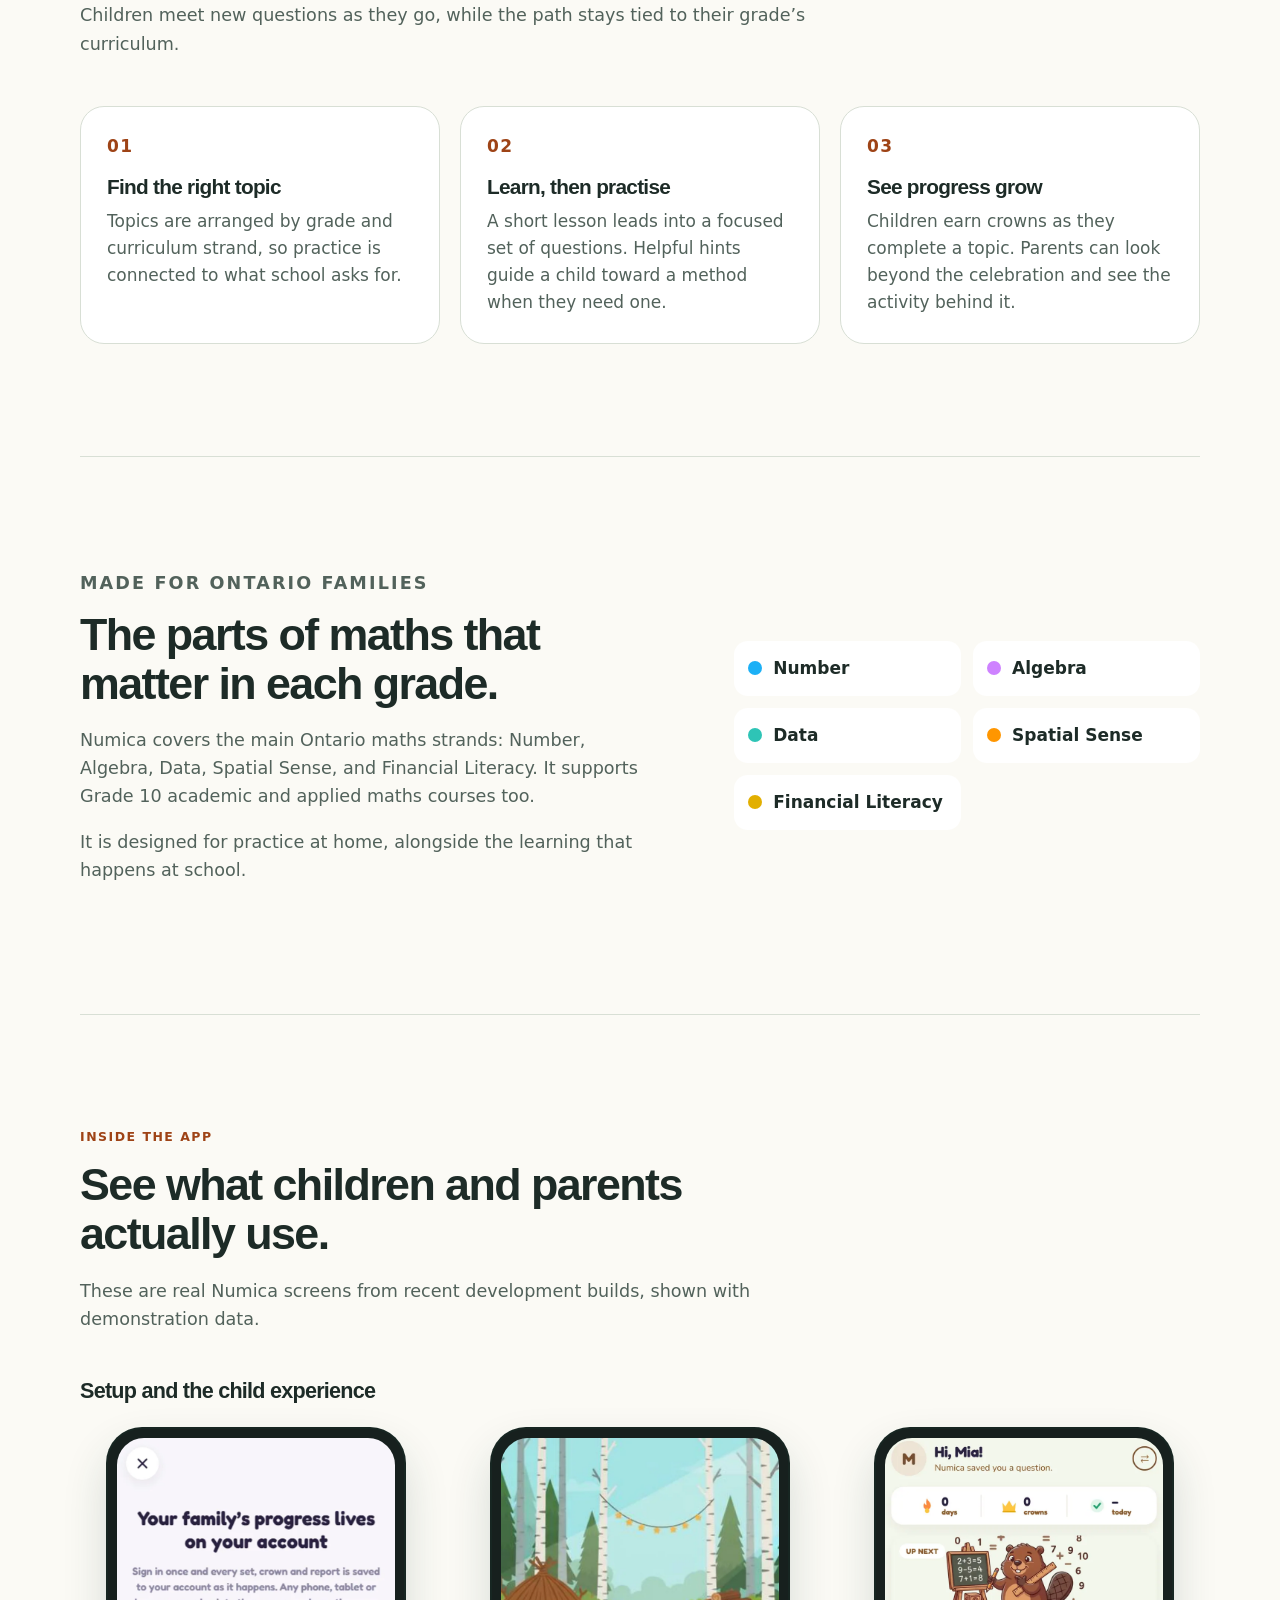
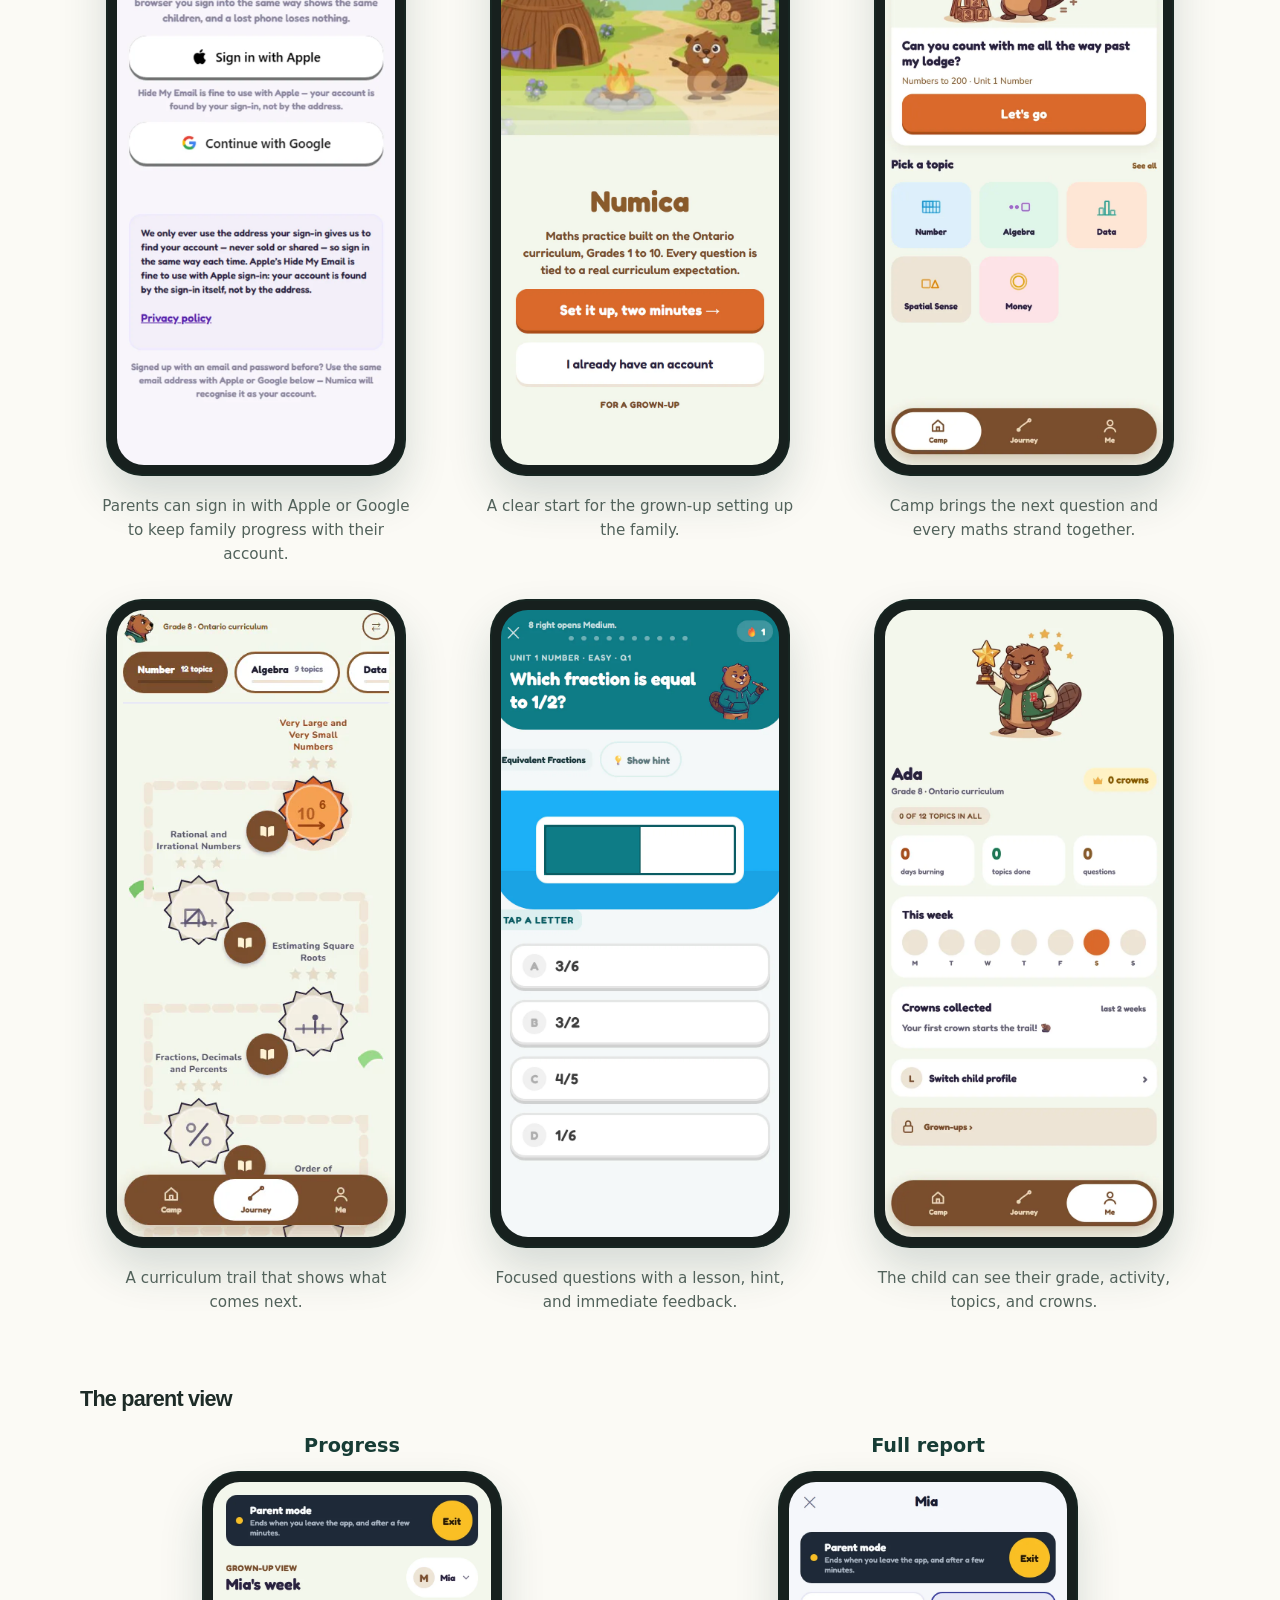
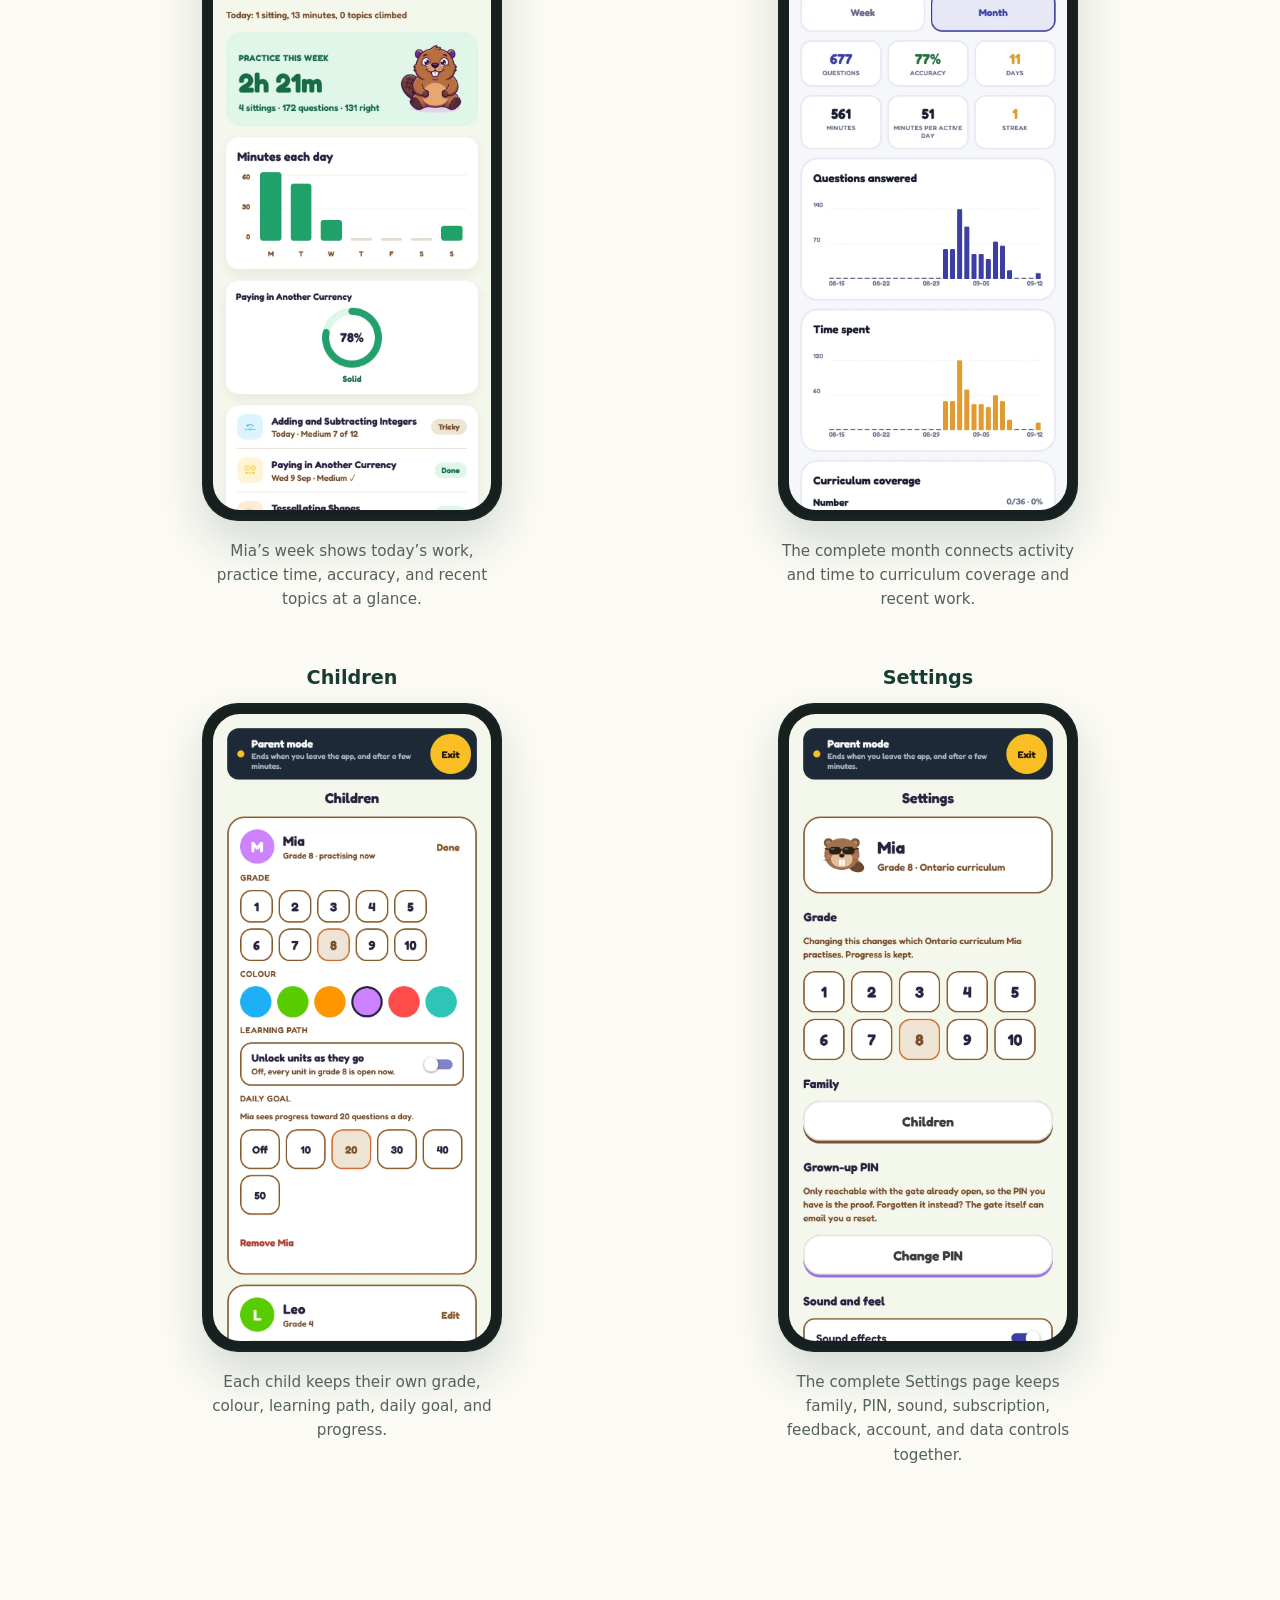
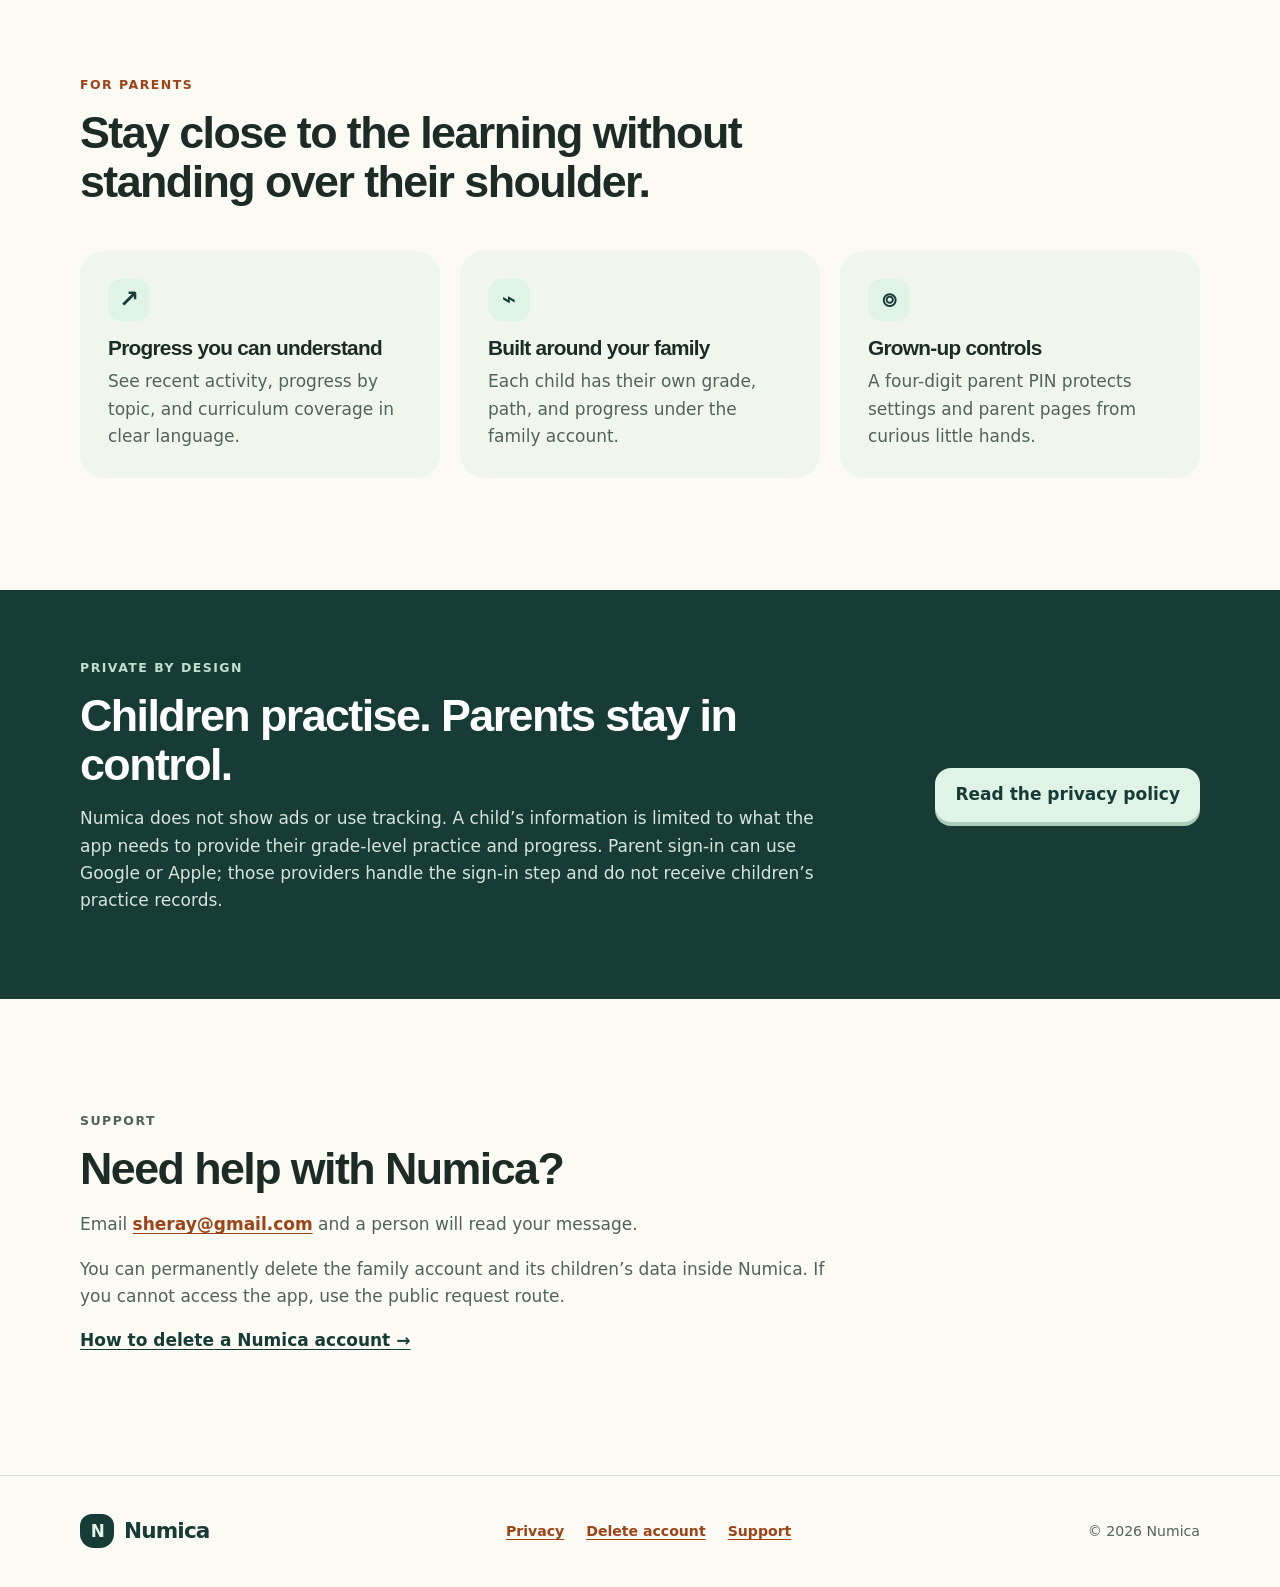
==== commit 3e298052: "improve practice-depth infographic explanation" ====
--- a/index.html
+++ b/index.html
@@ -42,6 +42,11 @@
         <img src="./assets/practice-depth-infographic-v2.png" width="1536" height="1024" loading="lazy" alt="Illustrated forest map showing a selected grade branching into curriculum topics, then different ways of asking and question variations, followed by Easy, Medium, and Hard practice badges">
         <figcaption>The live grade cards below show exactly how much practice is available now.</figcaption>
       </figure>
+      <ol class="mapping-band" aria-label="How practice depth is built">
+        <li><span class="mapping-step">Topics</span><span class="mapping-detail">Each grade is mapped to its curriculum-linked topics.</span></li>
+        <li><span class="mapping-step">Question types</span><span class="mapping-detail">Every topic is asked several ways &mdash; a number sentence, a word problem, an estimation challenge and more.</span></li>
+        <li><span class="mapping-step">Variations</span><span class="mapping-detail">Each type generates variations with different numbers and situations, so practice keeps feeling fresh.</span></li>
+      </ol>
       <div class="grade-practice-grid">
         <article class="grade-practice-card"><header><span class="grade-number">1</span><div><p>Grade</p><h3>Grade 1 practice</h3></div></header><div class="practice-metrics"><div class="practice-metric"><strong>38</strong><span>curriculum-linked topics</span></div><div class="practice-metric"><strong>576</strong><span>authored question types</span></div><div class="practice-metric"><strong>6,918</strong><span>available variations</span></div></div><p class="practice-range"><strong>180–240</strong> available variations per topic</p><div class="practice-levels" aria-label="Three practice levels"><span>Easy</span><span>Medium</span><span>Hard</span></div></article>
         <article class="grade-practice-card"><header><span class="grade-number">2</span><div><p>Grade</p><h3>Grade 2 practice</h3></div></header><div class="practice-metrics"><div class="practice-metric"><strong>39</strong><span>curriculum-linked topics</span></div><div class="practice-metric"><strong>605</strong><span>authored question types</span></div><div class="practice-metric"><strong>7,260</strong><span>available variations</span></div></div><p class="practice-range"><strong>180–228</strong> available variations per topic</p><div class="practice-levels" aria-label="Three practice levels"><span>Easy</span><span>Medium</span><span>Hard</span></div></article>
--- a/styles.css
+++ b/styles.css
@@ -17,7 +17,7 @@
 .practice-depth { width:min(1120px,calc(100% - 40px));margin:0 auto;padding:104px 0 112px; }
 .practice-depth-heading { margin-bottom:32px; }
 .practice-depth-heading>div:first-child { max-width:780px; }.practice-depth-heading>div:first-child>p:not(.eyebrow) { margin-bottom:0;color:var(--muted);font-size:1.1rem; }
-.practice-infographic { margin:0 0 44px;overflow:hidden;border:1px solid #c8d9cc;border-radius:28px;background:var(--moss);box-shadow:0 18px 42px rgba(23,60,53,.11); }.practice-infographic img { display:block;width:100%;height:auto; }.practice-infographic figcaption { padding:12px 18px;color:var(--forest);font-size:.82rem;font-weight:800;text-align:center; }
+.practice-infographic { margin:0 0 44px;overflow:hidden;border:1px solid #c8d9cc;border-radius:28px;background:var(--moss);box-shadow:0 18px 42px rgba(23,60,53,.11); }.practice-infographic img { display:block;width:100%;height:auto; }.practice-infographic figcaption { padding:12px 18px;color:var(--forest);font-size:.82rem;font-weight:800;text-align:center; }.mapping-band { display:grid;grid-template-columns:repeat(3,minmax(0,1fr));gap:1px;margin:0 0 44px;padding:0;list-style:none;overflow:hidden;border:1px solid #c8d9cc;border-radius:20px;background:#c8d9cc;box-shadow:0 8px 20px rgba(23,60,53,.06); }.mapping-band li { padding:22px 20px;background:var(--moss); }.mapping-band .mapping-step { display:block;margin-bottom:9px;color:var(--forest);font-size:1rem;font-weight:900;letter-spacing:-.01em; }.mapping-band .mapping-detail { display:block;color:var(--muted);font-size:.85rem;line-height:1.5; }.mapping-band .mapping-step::before { content:"";display:inline-block;width:9px;height:9px;margin-right:9px;border-radius:50%;background:var(--orange);vertical-align:2px; }
 .grade-practice-grid { display:grid;grid-template-columns:repeat(2,minmax(0,1fr));gap:18px; }
 .grade-practice-card { overflow:hidden;padding:25px;border:1px solid var(--line);border-radius:var(--radius);background:var(--white);box-shadow:0 10px 28px rgba(23,60,53,.07); }
 .grade-practice-card>header { display:flex;align-items:center;gap:14px;margin-bottom:23px; }.grade-practice-card header p { margin:0;color:var(--orange-deep);font-size:.7rem;font-weight:900;letter-spacing:.13em;text-transform:uppercase; }.grade-practice-card h3 { margin:2px 0 0;font-size:1.32rem; }
@@ -30,11 +30,12 @@
 .practice-definitions { display:grid;grid-template-columns:repeat(2,minmax(0,1fr));gap:1px;margin-top:22px;overflow:hidden;border:1px solid #c8d9cc;border-radius:20px;background:#c8d9cc; }.practice-definitions div { padding:20px;background:var(--moss); }.practice-definitions strong,.practice-definitions span { display:block; }.practice-definitions strong { margin-bottom:6px;color:var(--forest);font-size:.88rem; }.practice-definitions span { color:var(--muted);font-size:.8rem;line-height:1.45; }
 .section,.curriculum,.support-section { width:min(1120px,calc(100% - 40px)); margin:0 auto; padding:112px 0; }.section-heading { max-width:730px; }.section-heading>p:not(.eyebrow),.curriculum p { color:var(--muted);font-size:1.1rem; }.steps { display:grid;grid-template-columns:repeat(3,1fr);gap:20px; list-style:none; padding:0;margin:48px 0 0;counter-reset:steps; }.steps li { padding:26px; background:var(--white); border:1px solid var(--line); border-radius:var(--radius); }.steps p,.feature-card p { color:var(--muted); margin-bottom:0; }.step-number { color:var(--orange-deep);font-weight:900;letter-spacing:.08em; }
 .curriculum { display:grid;grid-template-columns:1fr .8fr;gap:72px;align-items:center; border-top:1px solid var(--line);border-bottom:1px solid var(--line); }.strand-list { margin:0;padding:0;list-style:none;display:grid;grid-template-columns:1fr 1fr;gap:12px; }.strand-list li { display:flex;align-items:center;gap:11px;padding:14px;background:var(--white);border-radius:14px;font-weight:750; }.dot {width:14px;height:14px;border-radius:50%;}.number{background:#1cb0f6}.algebra{background:#ce82ff}.data{background:#2ec4b6}.spatial{background:#ff9600}.money{background:#e2af00}
-.showcase { padding-bottom:96px; }.gallery-group { margin-top:46px; }.gallery-group+.gallery-group { margin-top:72px; }.gallery-group h3 { font-size:1.35rem;margin:0 0 24px; }.screenshots { display:grid;grid-template-columns:repeat(3,minmax(0,1fr));gap:32px;align-items:start; }.screenshots figure { margin:0;text-align:center; }.parent-screenshots { grid-template-columns:repeat(2,minmax(0,1fr));gap:32px; }.parent-screen-column { display:grid;gap:54px;align-content:start; }.parent-screenshots .phone-frame { max-width:360px; }.screen-label { margin:0 0 14px;color:var(--forest);font-size:1.2rem;line-height:1.2; }.phone-frame { max-width:300px;margin:0 auto 18px;padding:9px;border:2px solid rgba(23,60,53,.22);border-radius:36px;background:#17201e;box-shadow:0 22px 44px rgba(23,60,53,.16);overflow:hidden; }.phone-frame img { display:block;width:100%;height:auto;border-radius:27px; }.screenshots figcaption { max-width:32ch;margin:0 auto;color:var(--muted);font-size:.95rem; }
+.showcase { padding-bottom:96px; }.gallery-group { margin-top:46px; }.gallery-group+.gallery-group { margin-top:72px; }.gallery-group h3 { font-size:1.35rem;margin:0 0 24px; }.screenshots { display:grid;grid-template-columns:repeat(3,minmax(0,1fr));gap:32px;align-items:start; }.screenshots figure { margin:0;text-align:center; }.parent-screenshots { grid-template-columns:repeat(2,minmax(0,1fr));gap:32px; }.parent-screen-column { display:grid;gap:54px;align-content:start; }.parent-screenshots .phone-frame img { object-fit:cover;object-position:center top;animation:parent-page-scroll 20s ease-in-out infinite alternate; }.parent-screen-column:first-child figure:nth-child(2) img { animation-duration:16s; }.parent-screen-column:last-child figure:first-child img { animation-duration:28s; }.parent-screen-column:last-child figure:nth-child(2) img { animation-duration:22s; }.parent-screenshots .phone-frame:hover img { animation-play-state:paused; }.screen-label { margin:0 0 14px;color:var(--forest);font-size:1.2rem;line-height:1.2; }.phone-frame { max-width:300px;margin:0 auto 18px;padding:9px;border:2px solid rgba(23,60,53,.22);border-radius:36px;background:#17201e;box-shadow:0 22px 44px rgba(23,60,53,.16);overflow:hidden;aspect-ratio:390/844; }.phone-frame img { display:block;width:100%;height:100%;object-fit:cover;border-radius:27px; }.screenshots figcaption { max-width:32ch;margin:0 auto;color:var(--muted);font-size:.95rem; }
+@keyframes parent-page-scroll { 0%,12% { object-position:center top; } 88%,100% { object-position:center bottom; } }
 .parent-section { padding-bottom:112px; }.parent-grid { display:grid;grid-template-columns:repeat(3,1fr);gap:20px;margin-top:44px; }.feature-card { padding:28px;background:#f0f6ee;border-radius:var(--radius); }.feature-icon { display:grid;place-items:center;width:42px;height:42px;border-radius:13px;background:var(--mint);color:var(--forest);font-size:1.5rem;font-weight:800; }
 .privacy-callout { padding:68px max(20px,calc((100% - 1120px)/2));background:var(--forest);color:white;display:flex;align-items:center;justify-content:space-between;gap:45px; }.privacy-callout>div { max-width:740px; }.privacy-callout .eyebrow { color:#bce1cd; }.privacy-callout h2 { margin-bottom:16px; }.privacy-callout p:not(.eyebrow) { color:#d6e4dc; }.button-light { flex:0 0 auto;background:var(--mint);box-shadow:0 4px 0 #aacdb8;color:var(--forest); }.button-light:hover { color:var(--forest);background:#ccebd9;box-shadow:0 3px 0 #aacdb8; }
 .support-section { padding-bottom:104px;max-width:760px;margin-left:max(20px,calc((100% - 1120px)/2)); }.support-section p { color:var(--muted); }.support-section strong { color:var(--ink); }.site-footer { padding:38px max(20px,calc((100% - 1120px)/2)); border-top:1px solid var(--line);display:flex;align-items:center;justify-content:space-between;gap:22px;color:var(--muted);font-size:.88rem; }.site-footer div { display:flex;gap:22px; }.site-footer p { margin:0; }
 .error-page { min-height:100vh;background:linear-gradient(155deg,var(--moss),#f8eee1); }.error-main { width:min(720px,calc(100% - 40px)); margin:9vh auto;padding:60px 0; }.error-main>p:last-child { margin-top:32px; }
-@media (max-width:760px) { body{font-size:16px}.site-header{min-height:70px;width:calc(100% - 32px)}nav{gap:14px}nav a{font-size:.85rem}.hero{min-height:0;padding:48px 20px 64px;grid-template-columns:1fr;gap:36px}.hero-art{height:290px;max-width:520px;width:100%;margin:auto}.proof{grid-template-columns:1fr;margin-top:-28px;width:calc(100% - 32px)}.proof article{padding:18px 20px}.proof article+article{border-left:0;border-top:1px solid rgba(255,255,255,.2)}.practice-depth{width:calc(100% - 32px);padding:72px 0}.practice-depth-heading{margin-bottom:24px}.practice-infographic{margin-bottom:34px;border-radius:18px}.practice-infographic figcaption{padding:10px 12px}.grade-practice-grid,.course-grid,.practice-definitions{grid-template-columns:1fr}.grade-ten-card{grid-column:auto}.section,.curriculum,.support-section{width:calc(100% - 32px);padding:72px 0}.steps,.parent-grid{grid-template-columns:1fr;margin-top:32px}.curriculum{grid-template-columns:1fr;gap:28px}.strand-list{grid-template-columns:1fr 1fr}.screenshots{display:flex;overflow-x:auto;scroll-snap-type:x mandatory;gap:18px;padding:8px 4px 30px}.screenshots figure{flex:0 0 min(82vw,300px);scroll-snap-align:center}.parent-screenshots{display:grid;grid-template-columns:1fr;overflow:visible;scroll-snap-type:none;padding:8px 0 30px}.parent-screen-column{gap:42px}.parent-screenshots figure{width:100%;max-width:360px;margin-inline:auto}.phone-frame{box-shadow:0 14px 28px rgba(23,60,53,.14)}.privacy-callout{padding:54px 20px;display:block}.privacy-callout .button{margin-top:10px}.site-footer{padding:28px 16px;display:grid;grid-template-columns:1fr 1fr}.site-footer p{grid-column:1/-1}.site-footer div{justify-content:flex-end;gap:14px}.support-section{margin-left:auto}.card-one{left:22%}.card-two{right:5%} }
+@media (max-width:760px) { body{font-size:16px}.site-header{min-height:70px;width:calc(100% - 32px)}nav{gap:14px}nav a{font-size:.85rem}.hero{min-height:0;padding:48px 20px 64px;grid-template-columns:1fr;gap:36px}.hero-art{height:290px;max-width:520px;width:100%;margin:auto}.proof{grid-template-columns:1fr;margin-top:-28px;width:calc(100% - 32px)}.proof article{padding:18px 20px}.proof article+article{border-left:0;border-top:1px solid rgba(255,255,255,.2)}.practice-depth{width:calc(100% - 32px);padding:72px 0}.practice-depth-heading{margin-bottom:24px}.practice-infographic{margin-bottom:34px;border-radius:18px}.practice-infographic figcaption{padding:10px 12px}.mapping-band{grid-template-columns:1fr}.mapping-band li{display:flex;align-items:baseline;gap:12px;padding:16px 18px}.mapping-band .mapping-step{flex:0 0 auto;min-width:132px;margin:0}.grade-practice-grid,.course-grid,.practice-definitions{grid-template-columns:1fr}.grade-ten-card{grid-column:auto}.section,.curriculum,.support-section{width:calc(100% - 32px);padding:72px 0}.steps,.parent-grid{grid-template-columns:1fr;margin-top:32px}.curriculum{grid-template-columns:1fr;gap:28px}.strand-list{grid-template-columns:1fr 1fr}.screenshots{display:flex;overflow-x:auto;scroll-snap-type:x mandatory;gap:18px;padding:8px 4px 30px}.screenshots figure{flex:0 0 min(82vw,300px);scroll-snap-align:center}.parent-screenshots{display:grid;grid-template-columns:1fr;overflow:visible;scroll-snap-type:none;padding:8px 0 30px}.parent-screen-column{gap:42px}.parent-screenshots figure{width:100%;max-width:360px;margin-inline:auto}.phone-frame{box-shadow:0 14px 28px rgba(23,60,53,.14)}.privacy-callout{padding:54px 20px;display:block}.privacy-callout .button{margin-top:10px}.site-footer{padding:28px 16px;display:grid;grid-template-columns:1fr 1fr}.site-footer p{grid-column:1/-1}.site-footer div{justify-content:flex-end;gap:14px}.support-section{margin-left:auto}.card-one{left:22%}.card-two{right:5%} }
 @media (max-width:390px) { nav a:nth-child(2){display:none}.strand-list{grid-template-columns:1fr}.site-footer{display:block}.site-footer div{margin:18px 0}.hero-actions{align-items:flex-start;flex-direction:column;gap:20px} }
-@media (prefers-reduced-motion:reduce) { html{scroll-behavior:auto}.button:hover{transform:none} }
+@media (prefers-reduced-motion:reduce) { html{scroll-behavior:auto}.button:hover{transform:none}.parent-screenshots .phone-frame img{animation:none;object-position:center top} }
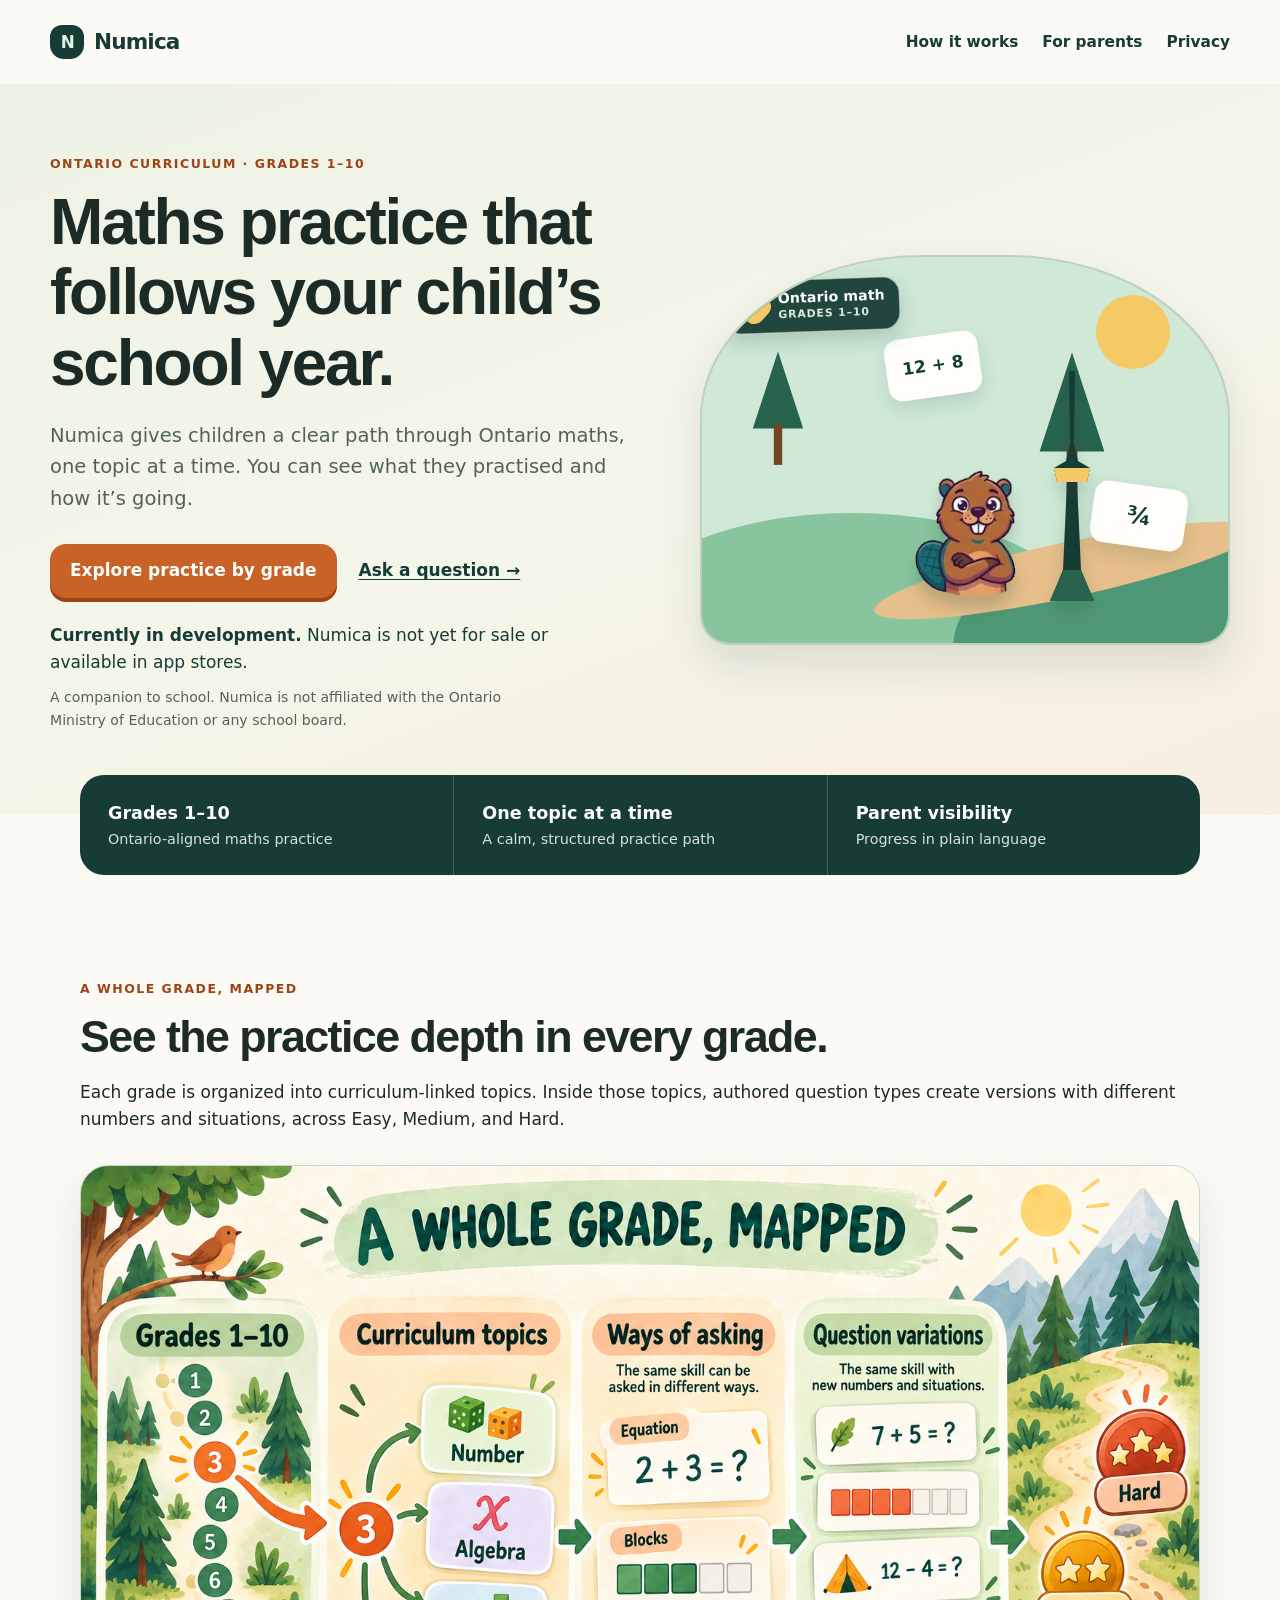
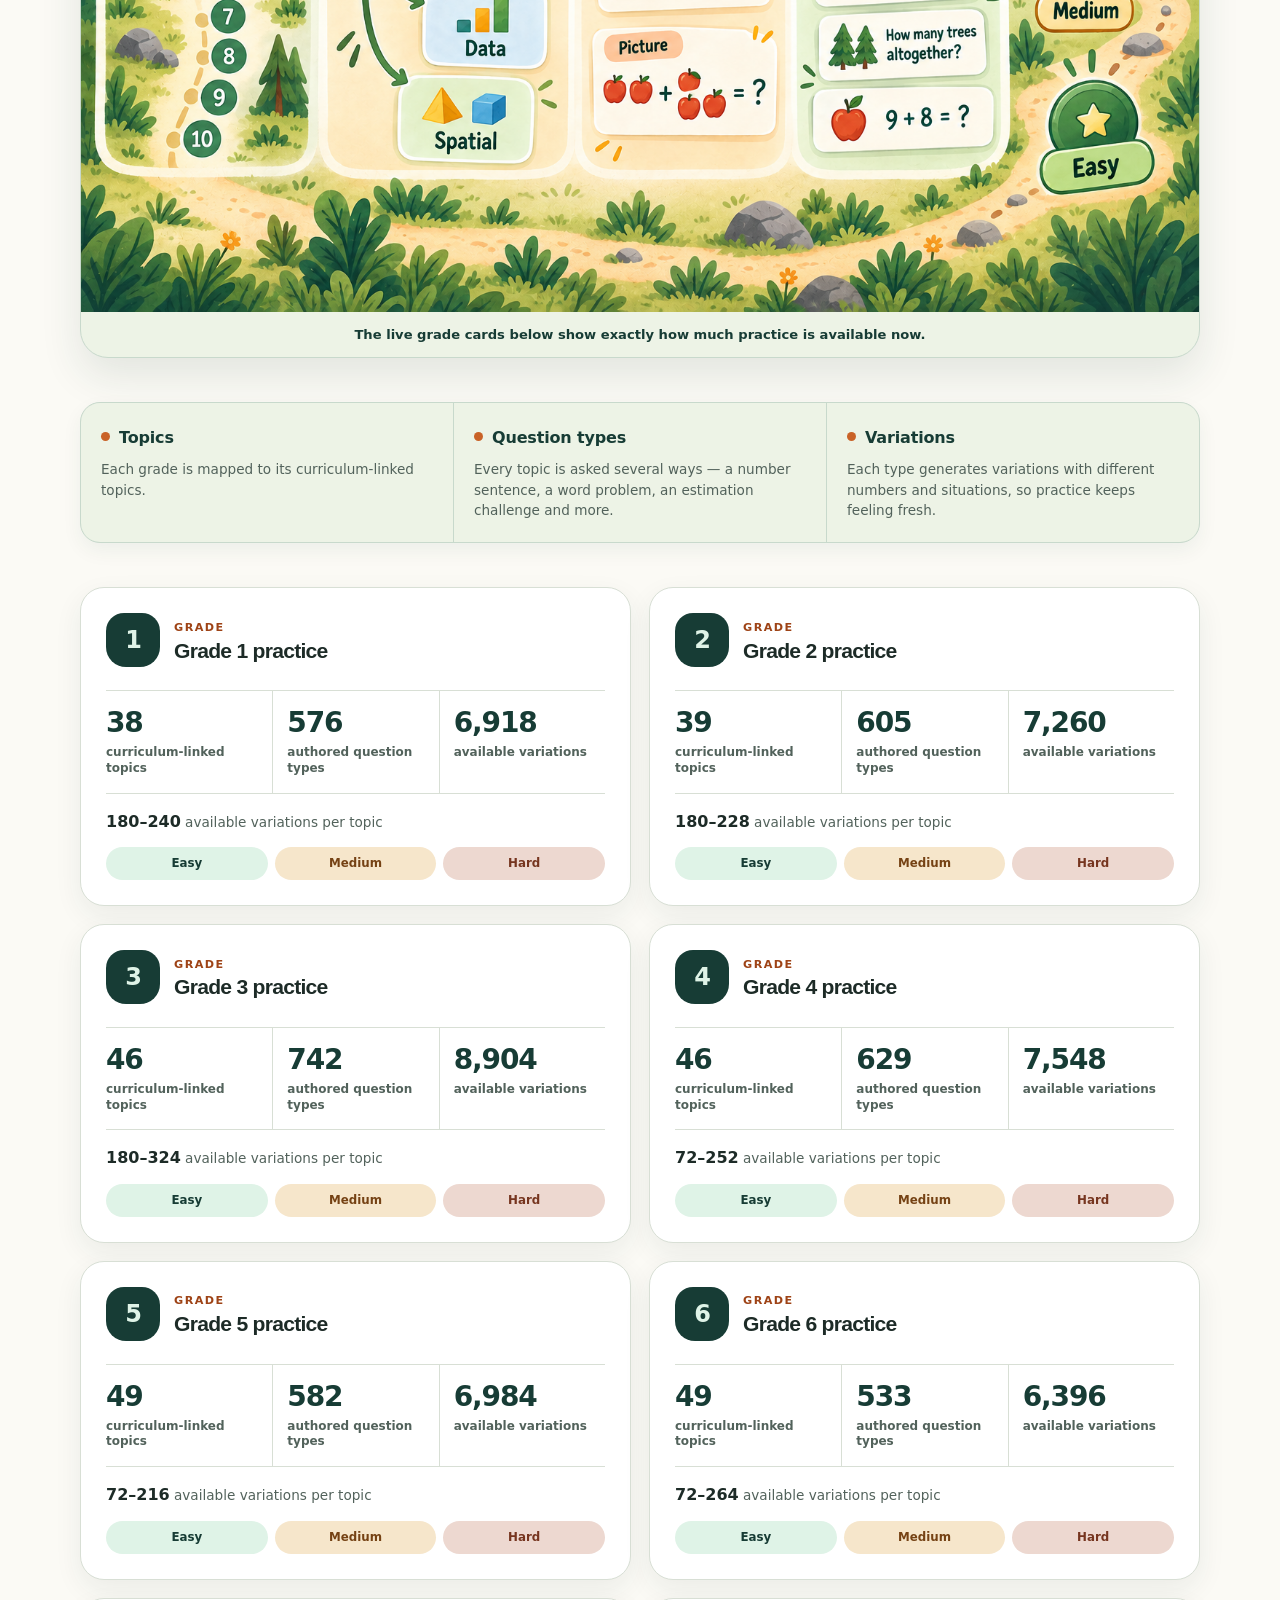
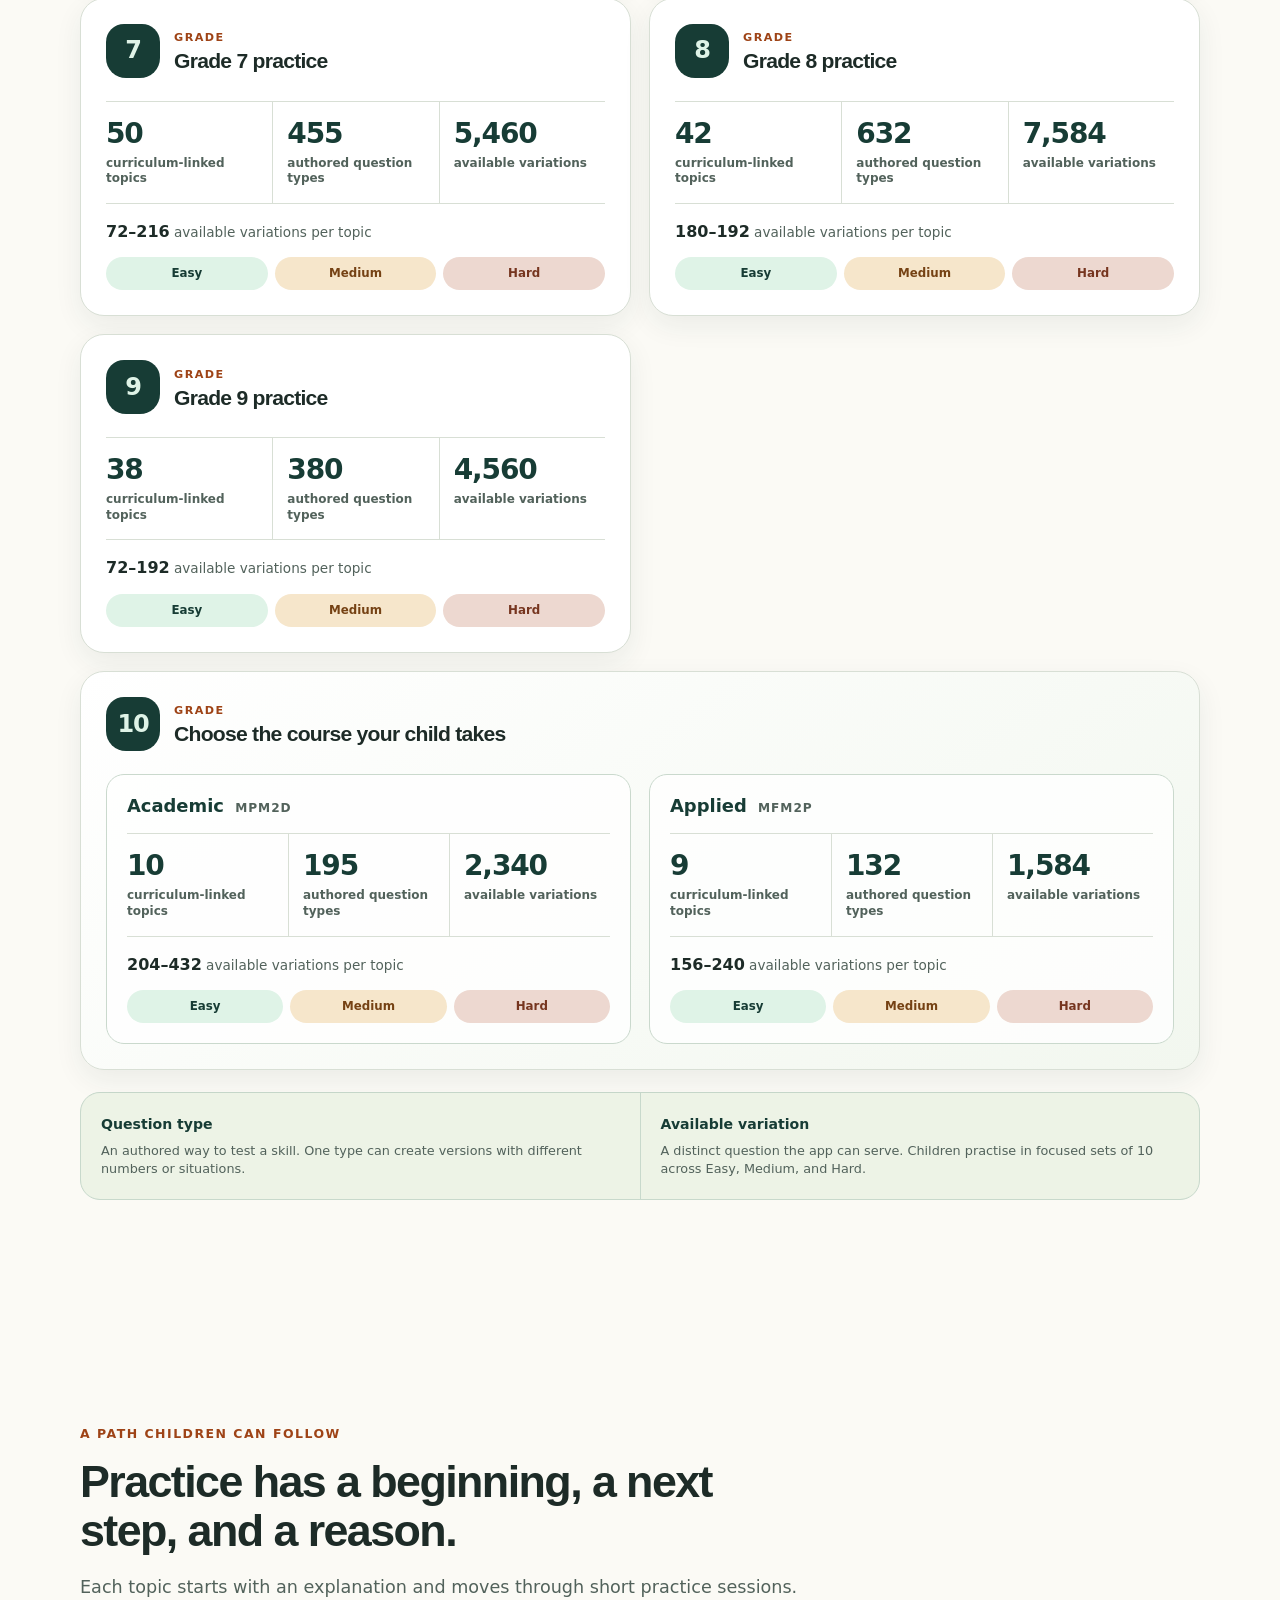
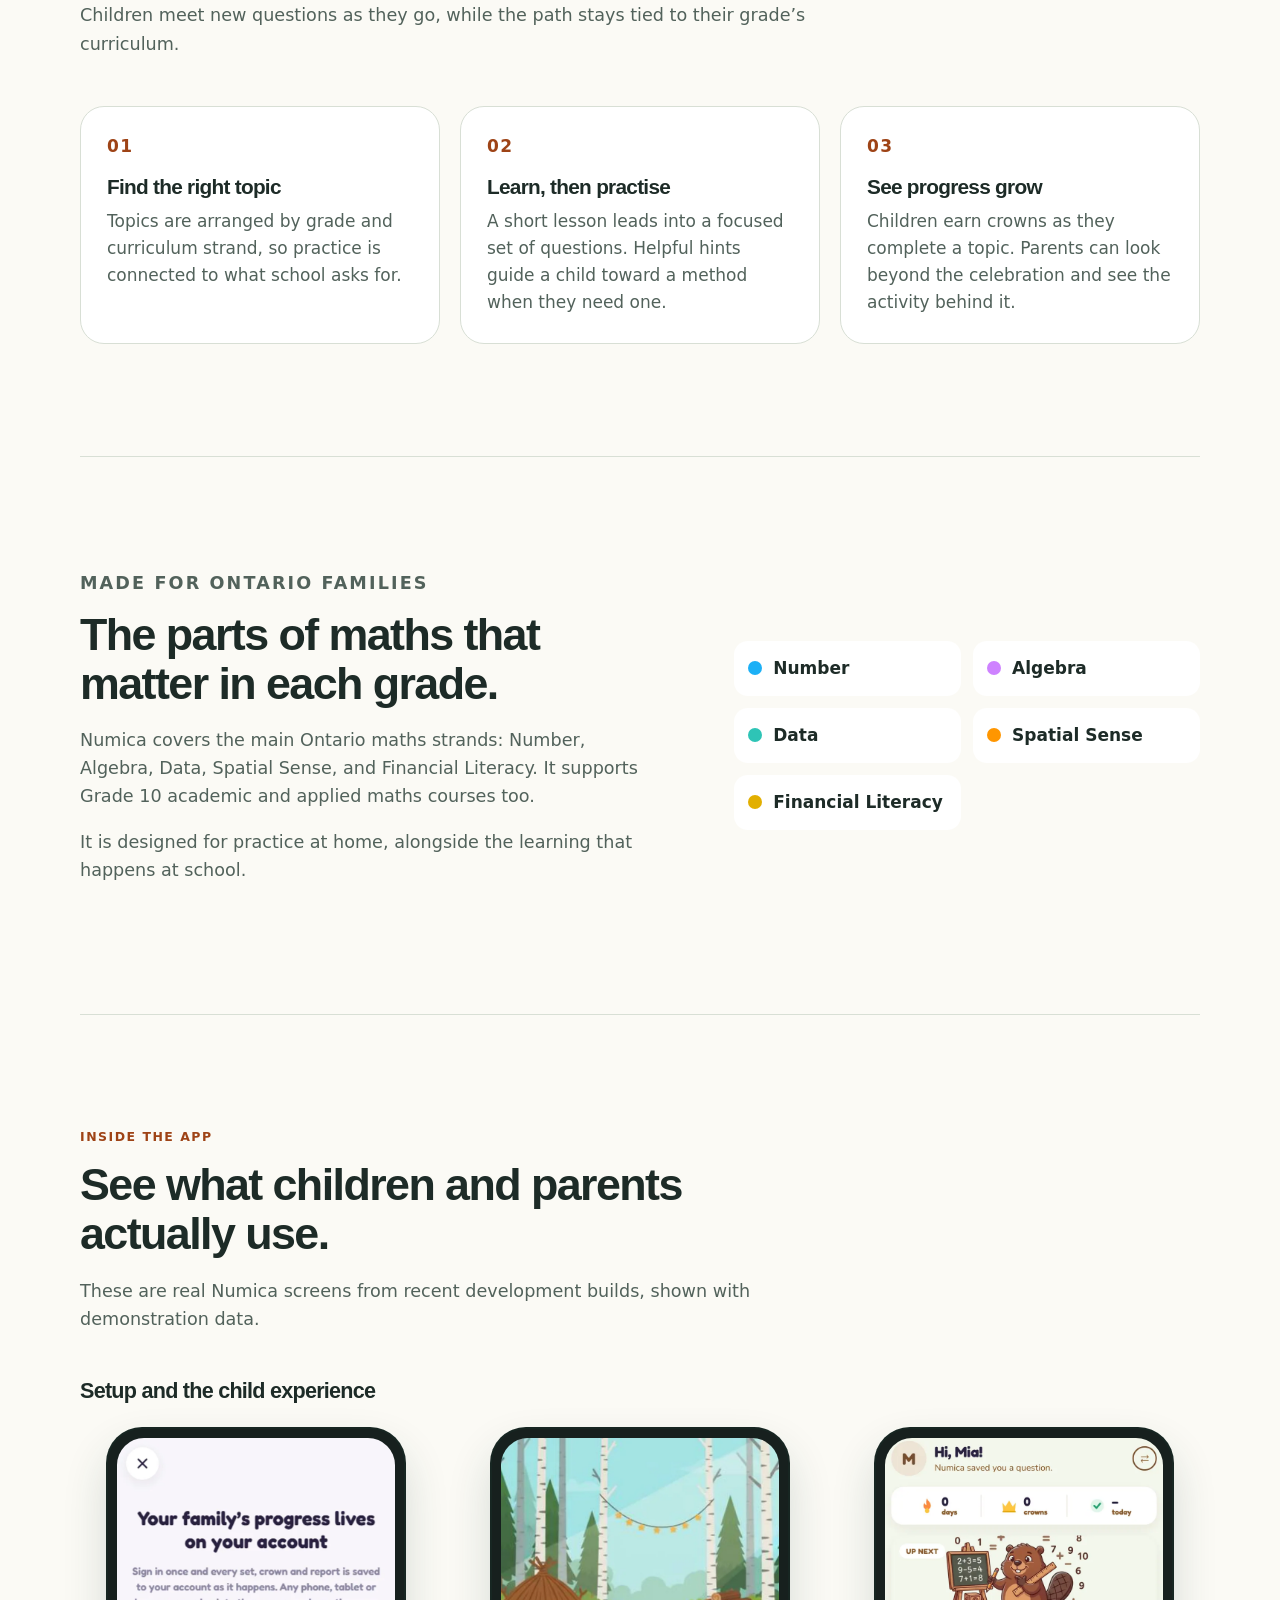
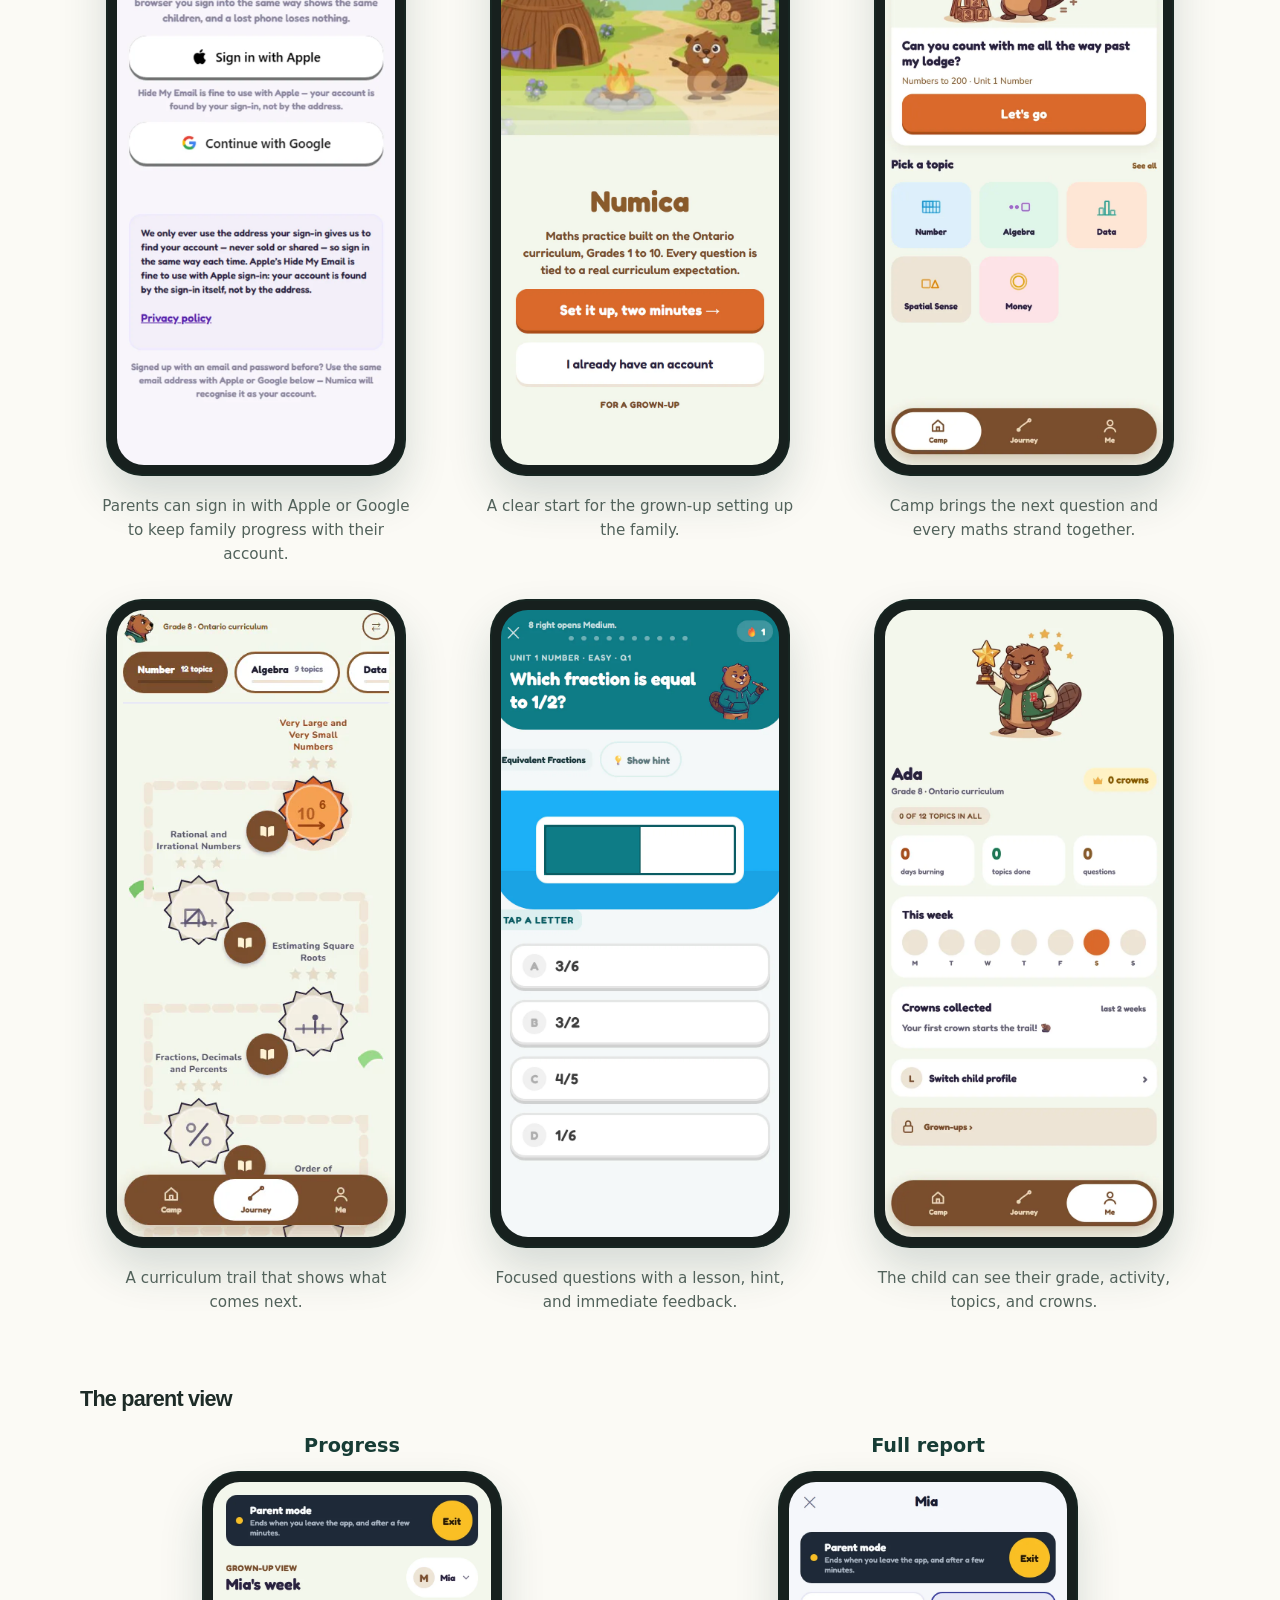
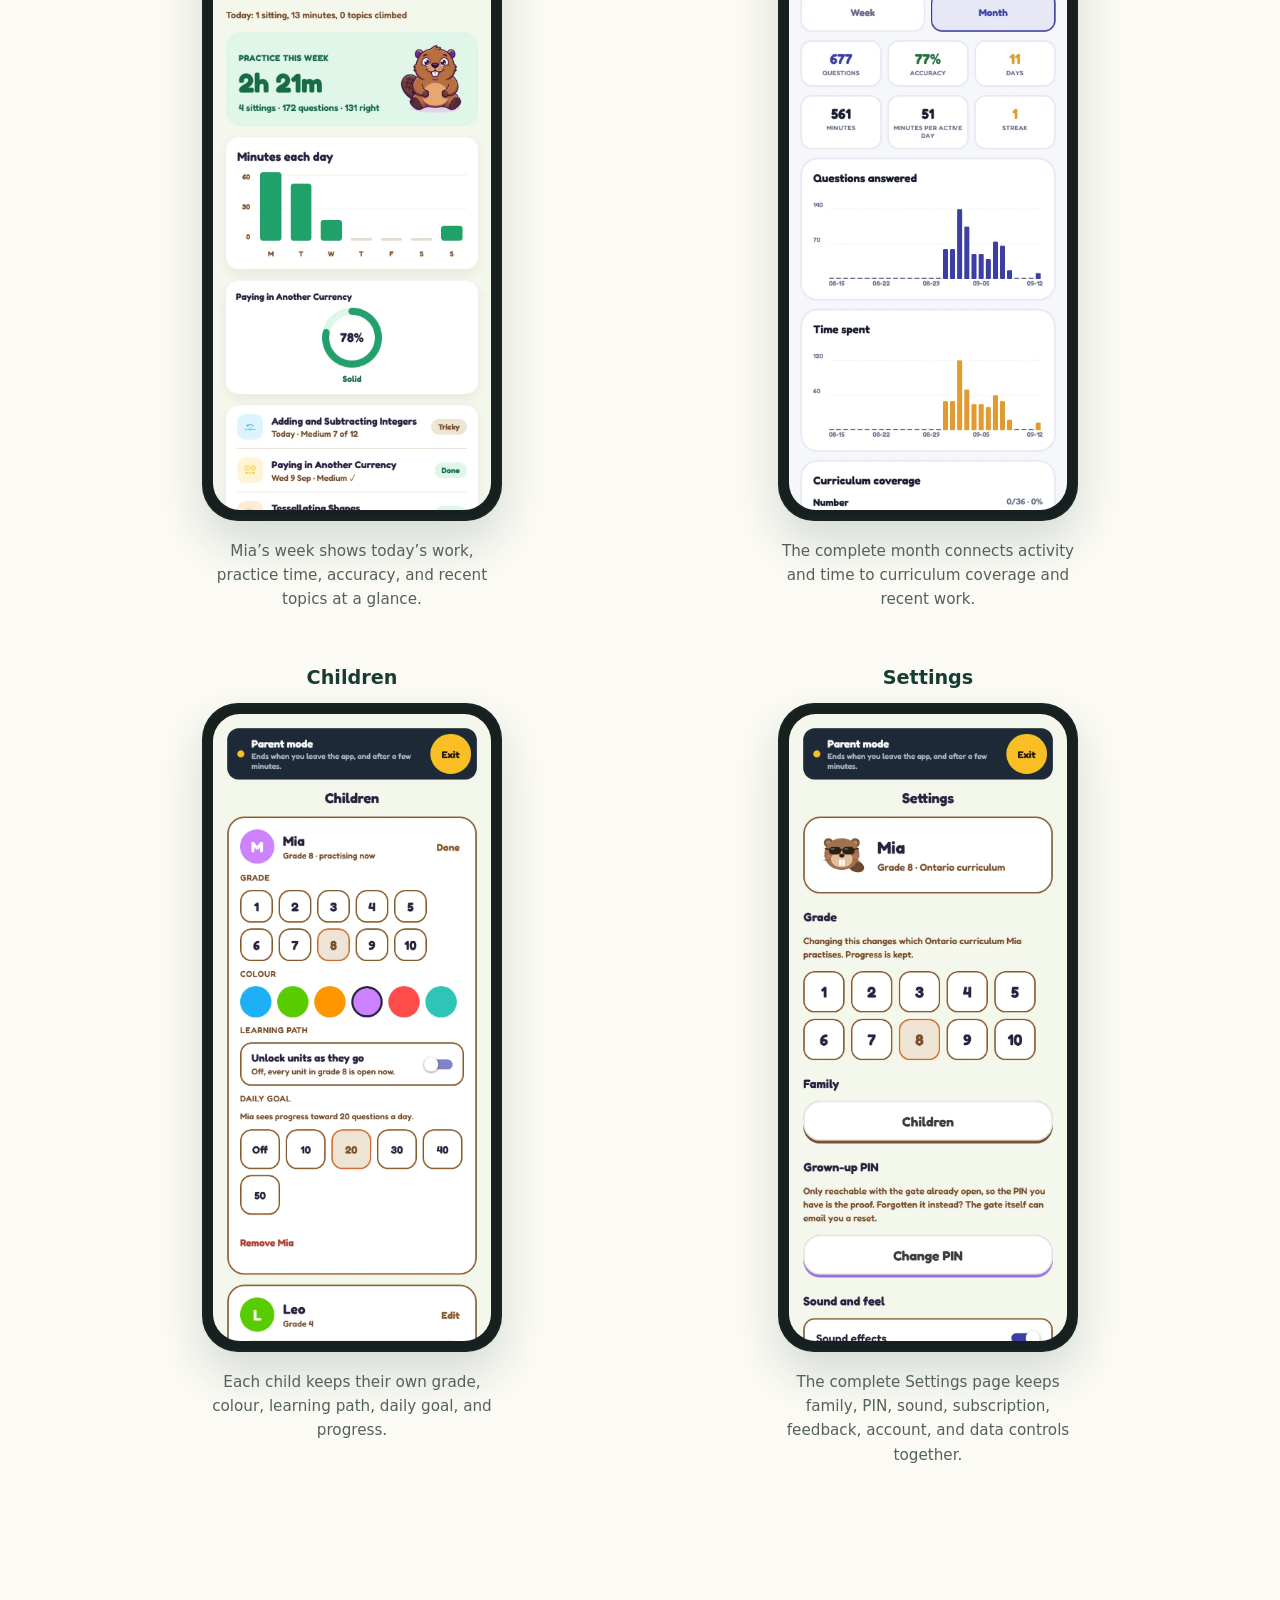
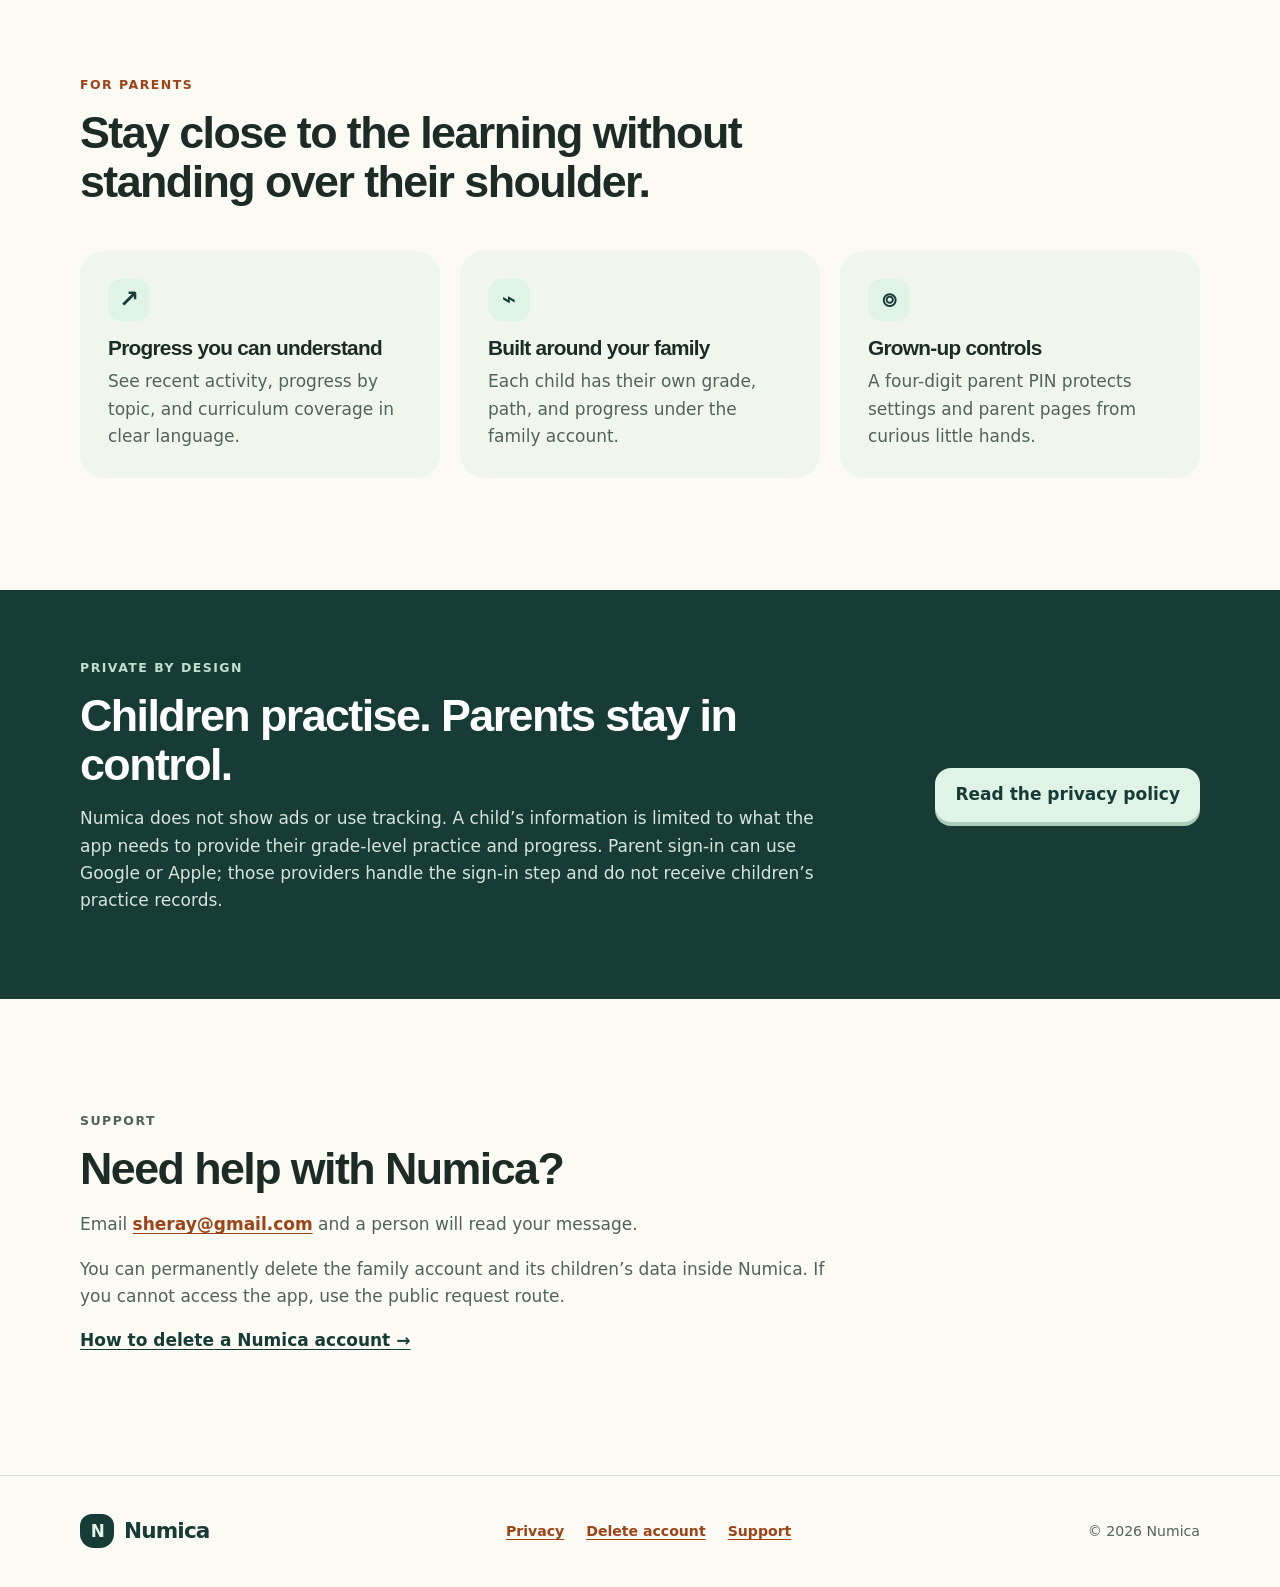
==== commit 90070b42: "feat: add CN Tower to marketing hero" ====
--- a/index.html
+++ b/index.html
@@ -26,6 +26,11 @@
       <div class="hero-art">
         <div class="ontario-badge" aria-label="Built for Ontario math, Grades 1 to 10"><span aria-hidden="true">◆</span><strong>Ontario math</strong><small>Grades 1–10</small></div>
         <div class="sun" aria-hidden="true"></div><div class="hill hill-one" aria-hidden="true"></div><div class="hill hill-two" aria-hidden="true"></div><div class="tree tree-one" aria-hidden="true"></div><div class="tree tree-two" aria-hidden="true"></div><div class="trail" aria-hidden="true"></div>
+        <svg class="cn-tower" viewBox="0 0 70 230" aria-hidden="true" focusable="false">
+          <path d="M32 0h6l-1 72 4 18 12 7-3 14H40l4 88 13 31H13l13-31 4-88H20l-3-14 12-7 4-18L32 0Z" fill="#173c35"/>
+          <path d="M20 97h33l-3 14H20l-3-14h3Z" fill="#f3c968"/>
+          <path d="M27 199h17l13 31H13l14-31Z" fill="#28634e"/>
+        </svg>
         <div class="math-card card-one" aria-hidden="true">12 + 8</div><div class="math-card card-two" aria-hidden="true">¾</div>
         <img src="./assets/numica-guide.png" width="122" height="145" alt="Numica, the friendly maths guide">
       </div>
--- a/styles.css
+++ b/styles.css
@@ -12,7 +12,7 @@
 nav { display:flex; flex-wrap:wrap; gap:24px; } nav a { color:var(--forest); text-decoration:none; font-size:.96rem; }
 .hero { min-height:560px; padding:70px max(20px,calc((100% - 1180px)/2)); display:grid; grid-template-columns:minmax(0,1.05fr) minmax(360px,.95fr); align-items:center; gap:64px; background:linear-gradient(160deg,var(--moss) 0%,#f4f6e9 55%,#f8eee1 100%); overflow:hidden; }
 .hero-copy { max-width:650px; }.eyebrow { margin-bottom:13px; font-weight:850; font-size:.78rem; letter-spacing:.12em; text-transform:uppercase; color:var(--orange-deep); }.lede { max-width:590px; font-size:1.22rem; color:var(--muted); }.hero-actions { display:flex; align-items:center; flex-wrap:wrap; gap:22px; margin:30px 0 24px; }.button { display:inline-block; padding:13px 20px 14px; border-radius:16px; background:var(--orange); box-shadow:0 4px 0 var(--orange-deep); color:white; text-decoration:none; font-weight:850; }.button:hover { color:white; background:#b75420; transform:translateY(1px); box-shadow:0 3px 0 var(--orange-deep); }.text-link { color:var(--forest); }.availability { max-width:540px; margin-bottom:10px; color:var(--forest); }.quiet { max-width:510px; font-size:.88rem; color:var(--muted); }
-.hero-art { position:relative; height:390px; border:2px solid rgba(112,69,38,.15); border-radius:42% 42% 30px 30px; background:#cfe9d6; overflow:hidden; box-shadow:0 20px 40px rgba(23,60,53,.12); }.ontario-badge { position:absolute;z-index:3;top:22px;left:22px;display:grid;grid-template-columns:30px auto;grid-template-rows:auto auto;column-gap:9px;align-items:center;padding:10px 14px 11px;border:1px solid rgba(255,255,255,.55);border-radius:17px;background:rgba(23,60,53,.94);box-shadow:0 8px 20px rgba(23,60,53,.2);color:white;line-height:1.05;transform:rotate(-2deg); }.ontario-badge span { grid-row:1/3;display:grid;place-items:center;width:30px;height:30px;border-radius:10px;background:#f3c968;color:var(--forest);font-size:.8rem;transform:rotate(45deg); }.ontario-badge strong { font-size:.88rem;letter-spacing:.01em; }.ontario-badge small { margin-top:3px;color:#d8e9df;font-size:.68rem;font-weight:750;letter-spacing:.08em;text-transform:uppercase; }.sun { position:absolute; top:38px; right:58px; width:74px; height:74px; border-radius:50%; background:#f6c967; }.hill { position:absolute; border-radius:50%; }.hill-one { width:460px;height:210px; background:#88c59e; bottom:-80px; left:-80px; }.hill-two { width:380px;height:220px; background:#4f9875; bottom:-115px; right:-105px; }.tree { position:absolute; width:0;height:0;border-left:36px solid transparent;border-right:36px solid transparent;border-bottom:110px solid #28634e; }.tree:after { content:""; position:absolute; left:-6px; top:104px; width:12px;height:58px; background:var(--wood); }.tree-one { left:40px;top:78px; transform:scale(.7); }.tree-two { right:120px;top:90px; transform:scale(.9); }.trail { position:absolute; height:55px;width:390px;right:-32px;bottom:45px; background:#e6bf8b; transform:rotate(-12deg);border-radius:50%; }.hero-art img { position:absolute; width:122px;height:145px;object-fit:contain;bottom:35px;left:50%;transform:translateX(-50%);filter:drop-shadow(0 12px 8px rgba(25,56,41,.2)); }.math-card { position:absolute; display:grid;place-items:center; width:94px;height:62px;border-radius:14px; background:#fffefa;color:var(--forest); font-weight:850;box-shadow:0 8px 18px rgba(32,74,58,.14); }.card-one { left:35%;top:78px;transform:rotate(-8deg); }.card-two { right:8%;bottom:96px;transform:rotate(8deg);font-size:1.5rem; }
+.hero-art { position:relative; height:390px; border:2px solid rgba(112,69,38,.15); border-radius:42% 42% 30px 30px; background:#cfe9d6; overflow:hidden; box-shadow:0 20px 40px rgba(23,60,53,.12); }.ontario-badge { position:absolute;z-index:3;top:22px;left:22px;display:grid;grid-template-columns:30px auto;grid-template-rows:auto auto;column-gap:9px;align-items:center;padding:10px 14px 11px;border:1px solid rgba(255,255,255,.55);border-radius:17px;background:rgba(23,60,53,.94);box-shadow:0 8px 20px rgba(23,60,53,.2);color:white;line-height:1.05;transform:rotate(-2deg); }.ontario-badge span { grid-row:1/3;display:grid;place-items:center;width:30px;height:30px;border-radius:10px;background:#f3c968;color:var(--forest);font-size:.8rem;transform:rotate(45deg); }.ontario-badge strong { font-size:.88rem;letter-spacing:.01em; }.ontario-badge small { margin-top:3px;color:#d8e9df;font-size:.68rem;font-weight:750;letter-spacing:.08em;text-transform:uppercase; }.sun { position:absolute; top:38px; right:58px; width:74px; height:74px; border-radius:50%; background:#f6c967; }.hill { position:absolute; border-radius:50%; }.hill-one { width:460px;height:210px; background:#88c59e; bottom:-80px; left:-80px; }.hill-two { width:380px;height:220px; background:#4f9875; bottom:-115px; right:-105px; }.tree { position:absolute; width:0;height:0;border-left:36px solid transparent;border-right:36px solid transparent;border-bottom:110px solid #28634e; }.tree:after { content:""; position:absolute; left:-6px; top:104px; width:12px;height:58px; background:var(--wood); }.tree-one { left:40px;top:78px; transform:scale(.7); }.tree-two { right:120px;top:90px; transform:scale(.9); }.trail { position:absolute; height:55px;width:390px;right:-32px;bottom:45px; background:#e6bf8b; transform:rotate(-12deg);border-radius:50%; }.cn-tower { position:absolute;z-index:1;right:23%;bottom:42px;width:70px;height:230px;filter:drop-shadow(0 10px 8px rgba(23,60,53,.18)); }.hero-art img { position:absolute;z-index:2;width:122px;height:145px;object-fit:contain;bottom:35px;left:50%;transform:translateX(-50%);filter:drop-shadow(0 12px 8px rgba(25,56,41,.2)); }.math-card { position:absolute;z-index:2;display:grid;place-items:center; width:94px;height:62px;border-radius:14px; background:#fffefa;color:var(--forest); font-weight:850;box-shadow:0 8px 18px rgba(32,74,58,.14); }.card-one { left:35%;top:78px;transform:rotate(-8deg); }.card-two { right:8%;bottom:96px;transform:rotate(8deg);font-size:1.5rem; }
 .proof { width:min(1120px,calc(100% - 40px)); margin:-40px auto 0; position:relative; display:grid;grid-template-columns:repeat(3,1fr); background:var(--forest);color:white;border-radius:var(--radius); }.proof article { padding:24px 28px; }.proof article+article { border-left:1px solid rgba(255,255,255,.2); }.proof strong,.proof span { display:block; }.proof strong { font-size:1.1rem; }.proof span { color:#d5e3dc;font-size:.9rem; }
 .practice-depth { width:min(1120px,calc(100% - 40px));margin:0 auto;padding:104px 0 112px; }
 .practice-depth-heading { margin-bottom:32px; }
@@ -36,6 +36,6 @@
 .privacy-callout { padding:68px max(20px,calc((100% - 1120px)/2));background:var(--forest);color:white;display:flex;align-items:center;justify-content:space-between;gap:45px; }.privacy-callout>div { max-width:740px; }.privacy-callout .eyebrow { color:#bce1cd; }.privacy-callout h2 { margin-bottom:16px; }.privacy-callout p:not(.eyebrow) { color:#d6e4dc; }.button-light { flex:0 0 auto;background:var(--mint);box-shadow:0 4px 0 #aacdb8;color:var(--forest); }.button-light:hover { color:var(--forest);background:#ccebd9;box-shadow:0 3px 0 #aacdb8; }
 .support-section { padding-bottom:104px;max-width:760px;margin-left:max(20px,calc((100% - 1120px)/2)); }.support-section p { color:var(--muted); }.support-section strong { color:var(--ink); }.site-footer { padding:38px max(20px,calc((100% - 1120px)/2)); border-top:1px solid var(--line);display:flex;align-items:center;justify-content:space-between;gap:22px;color:var(--muted);font-size:.88rem; }.site-footer div { display:flex;gap:22px; }.site-footer p { margin:0; }
 .error-page { min-height:100vh;background:linear-gradient(155deg,var(--moss),#f8eee1); }.error-main { width:min(720px,calc(100% - 40px)); margin:9vh auto;padding:60px 0; }.error-main>p:last-child { margin-top:32px; }
-@media (max-width:760px) { body{font-size:16px}.site-header{min-height:70px;width:calc(100% - 32px)}nav{gap:14px}nav a{font-size:.85rem}.hero{min-height:0;padding:48px 20px 64px;grid-template-columns:1fr;gap:36px}.hero-art{height:290px;max-width:520px;width:100%;margin:auto}.proof{grid-template-columns:1fr;margin-top:-28px;width:calc(100% - 32px)}.proof article{padding:18px 20px}.proof article+article{border-left:0;border-top:1px solid rgba(255,255,255,.2)}.practice-depth{width:calc(100% - 32px);padding:72px 0}.practice-depth-heading{margin-bottom:24px}.practice-infographic{margin-bottom:34px;border-radius:18px}.practice-infographic figcaption{padding:10px 12px}.mapping-band{grid-template-columns:1fr}.mapping-band li{display:flex;align-items:baseline;gap:12px;padding:16px 18px}.mapping-band .mapping-step{flex:0 0 auto;min-width:132px;margin:0}.grade-practice-grid,.course-grid,.practice-definitions{grid-template-columns:1fr}.grade-ten-card{grid-column:auto}.section,.curriculum,.support-section{width:calc(100% - 32px);padding:72px 0}.steps,.parent-grid{grid-template-columns:1fr;margin-top:32px}.curriculum{grid-template-columns:1fr;gap:28px}.strand-list{grid-template-columns:1fr 1fr}.screenshots{display:flex;overflow-x:auto;scroll-snap-type:x mandatory;gap:18px;padding:8px 4px 30px}.screenshots figure{flex:0 0 min(82vw,300px);scroll-snap-align:center}.parent-screenshots{display:grid;grid-template-columns:1fr;overflow:visible;scroll-snap-type:none;padding:8px 0 30px}.parent-screen-column{gap:42px}.parent-screenshots figure{width:100%;max-width:360px;margin-inline:auto}.phone-frame{box-shadow:0 14px 28px rgba(23,60,53,.14)}.privacy-callout{padding:54px 20px;display:block}.privacy-callout .button{margin-top:10px}.site-footer{padding:28px 16px;display:grid;grid-template-columns:1fr 1fr}.site-footer p{grid-column:1/-1}.site-footer div{justify-content:flex-end;gap:14px}.support-section{margin-left:auto}.card-one{left:22%}.card-two{right:5%} }
+@media (max-width:760px) { body{font-size:16px}.site-header{min-height:70px;width:calc(100% - 32px)}nav{gap:14px}nav a{font-size:.85rem}.hero{min-height:0;padding:48px 20px 64px;grid-template-columns:1fr;gap:36px}.hero-art{height:290px;max-width:520px;width:100%;margin:auto}.cn-tower{right:18%;bottom:28px;width:52px;height:172px}.proof{grid-template-columns:1fr;margin-top:-28px;width:calc(100% - 32px)}.proof article{padding:18px 20px}.proof article+article{border-left:0;border-top:1px solid rgba(255,255,255,.2)}.practice-depth{width:calc(100% - 32px);padding:72px 0}.practice-depth-heading{margin-bottom:24px}.practice-infographic{margin-bottom:34px;border-radius:18px}.practice-infographic figcaption{padding:10px 12px}.mapping-band{grid-template-columns:1fr}.mapping-band li{display:flex;align-items:baseline;gap:12px;padding:16px 18px}.mapping-band .mapping-step{flex:0 0 auto;min-width:132px;margin:0}.grade-practice-grid,.course-grid,.practice-definitions{grid-template-columns:1fr}.grade-ten-card{grid-column:auto}.section,.curriculum,.support-section{width:calc(100% - 32px);padding:72px 0}.steps,.parent-grid{grid-template-columns:1fr;margin-top:32px}.curriculum{grid-template-columns:1fr;gap:28px}.strand-list{grid-template-columns:1fr 1fr}.screenshots{display:flex;overflow-x:auto;scroll-snap-type:x mandatory;gap:18px;padding:8px 4px 30px}.screenshots figure{flex:0 0 min(82vw,300px);scroll-snap-align:center}.parent-screenshots{display:grid;grid-template-columns:1fr;overflow:visible;scroll-snap-type:none;padding:8px 0 30px}.parent-screen-column{gap:42px}.parent-screenshots figure{width:100%;max-width:360px;margin-inline:auto}.phone-frame{box-shadow:0 14px 28px rgba(23,60,53,.14)}.privacy-callout{padding:54px 20px;display:block}.privacy-callout .button{margin-top:10px}.site-footer{padding:28px 16px;display:grid;grid-template-columns:1fr 1fr}.site-footer p{grid-column:1/-1}.site-footer div{justify-content:flex-end;gap:14px}.support-section{margin-left:auto}.card-one{left:22%}.card-two{right:5%} }
 @media (max-width:390px) { nav a:nth-child(2){display:none}.strand-list{grid-template-columns:1fr}.site-footer{display:block}.site-footer div{margin:18px 0}.hero-actions{align-items:flex-start;flex-direction:column;gap:20px} }
 @media (prefers-reduced-motion:reduce) { html{scroll-behavior:auto}.button:hover{transform:none}.parent-screenshots .phone-frame img{animation:none;object-position:center top} }
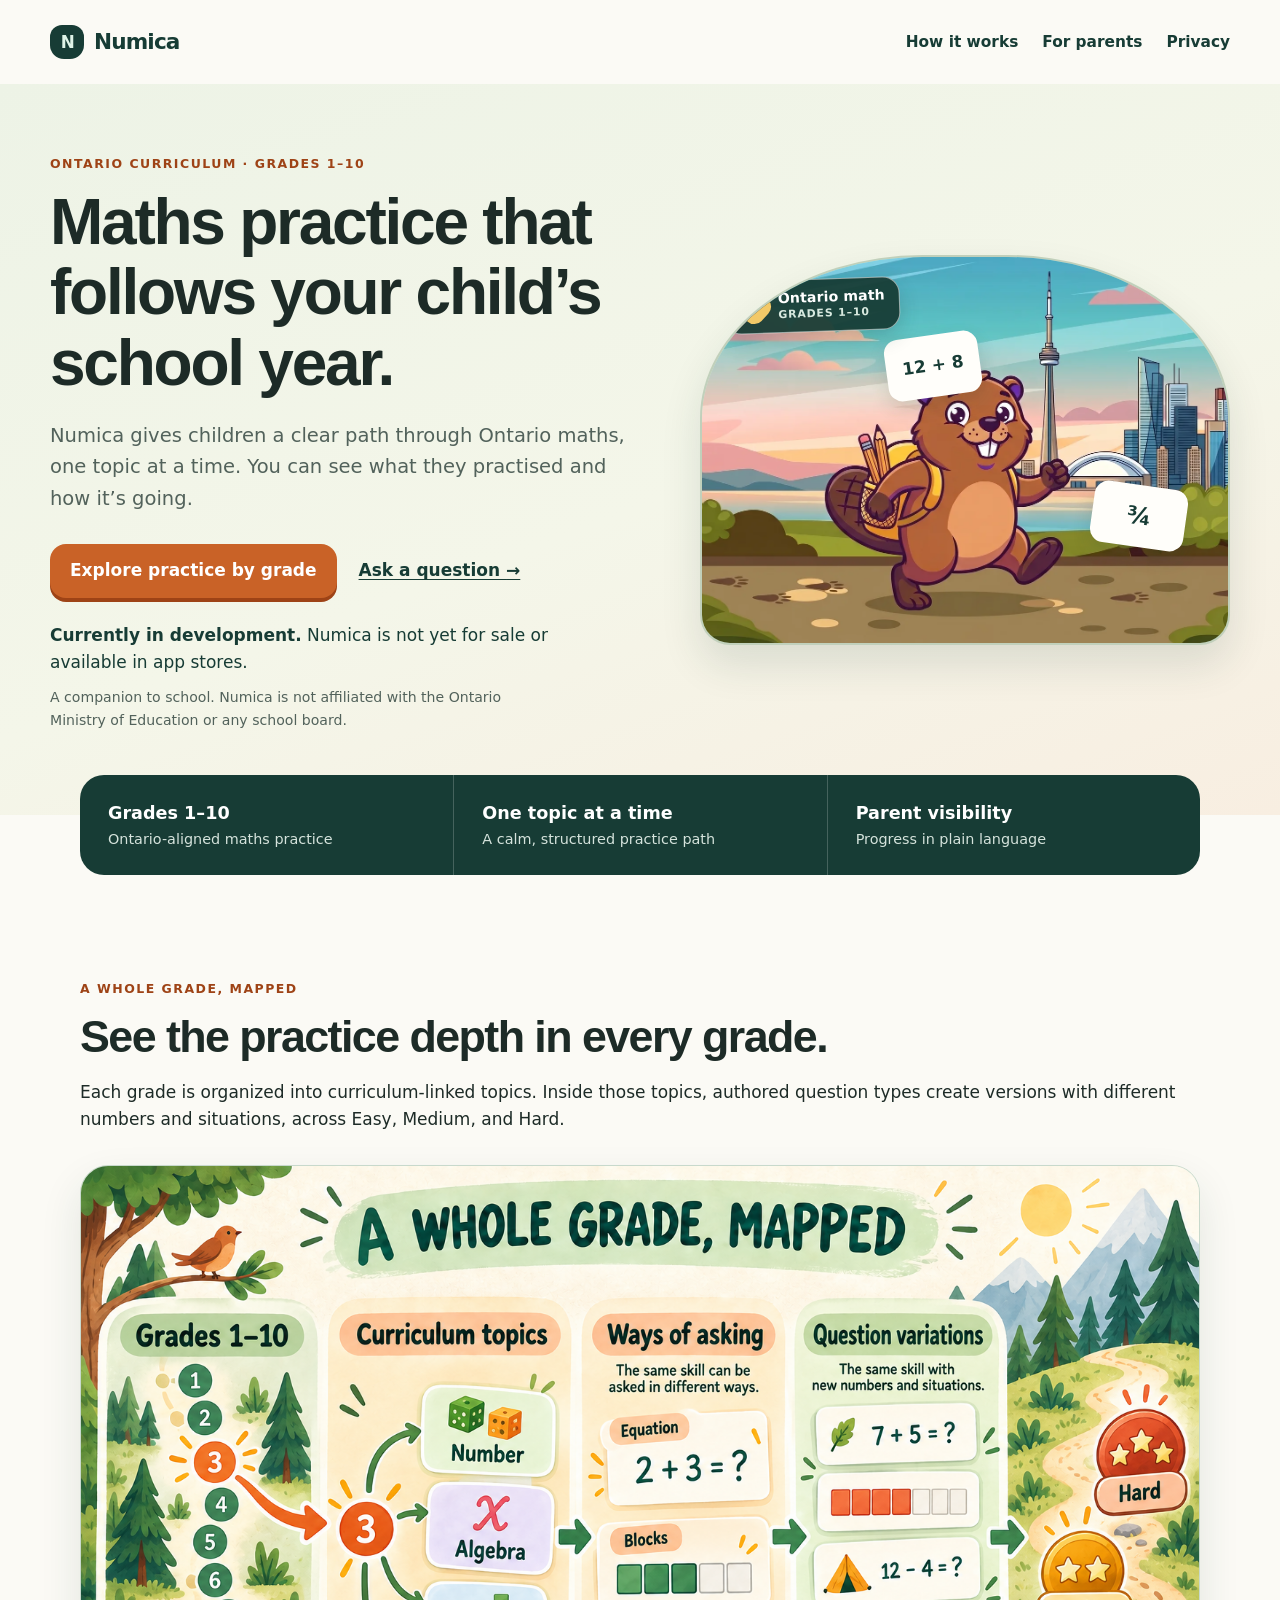
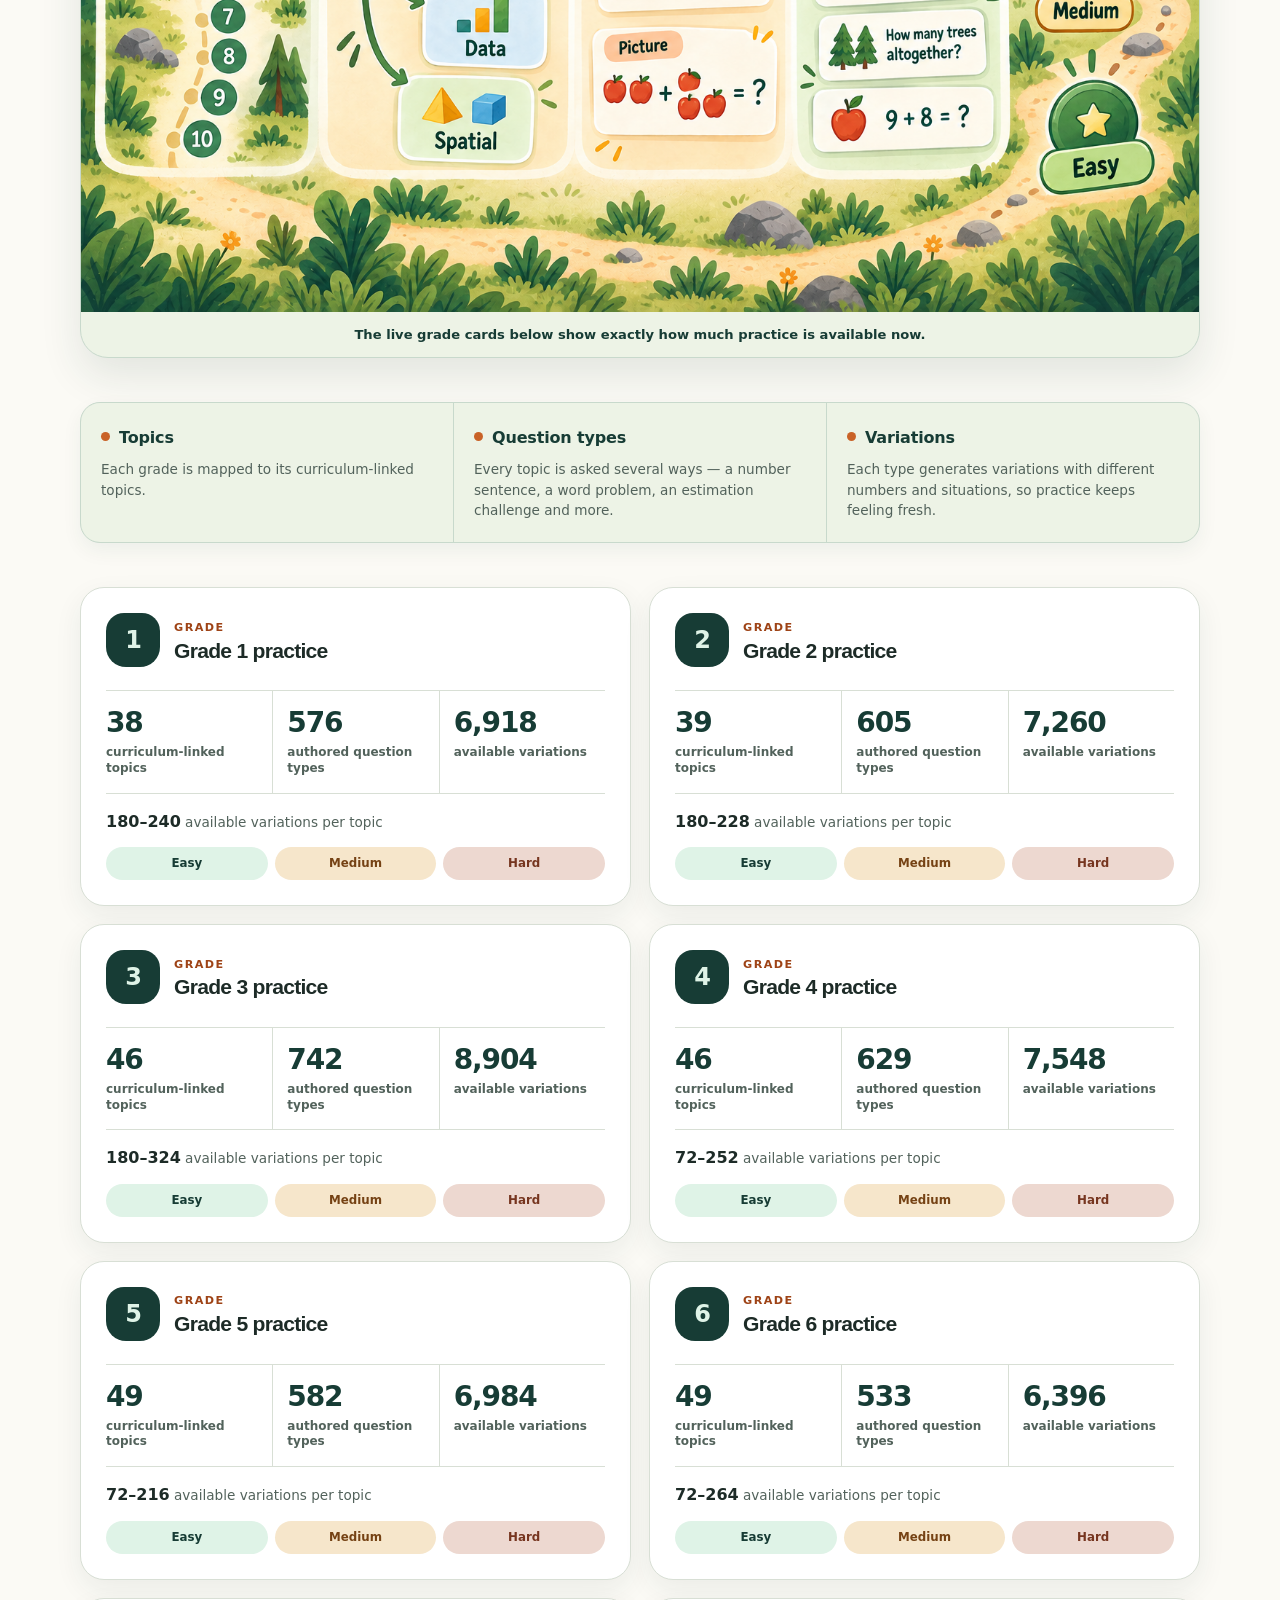
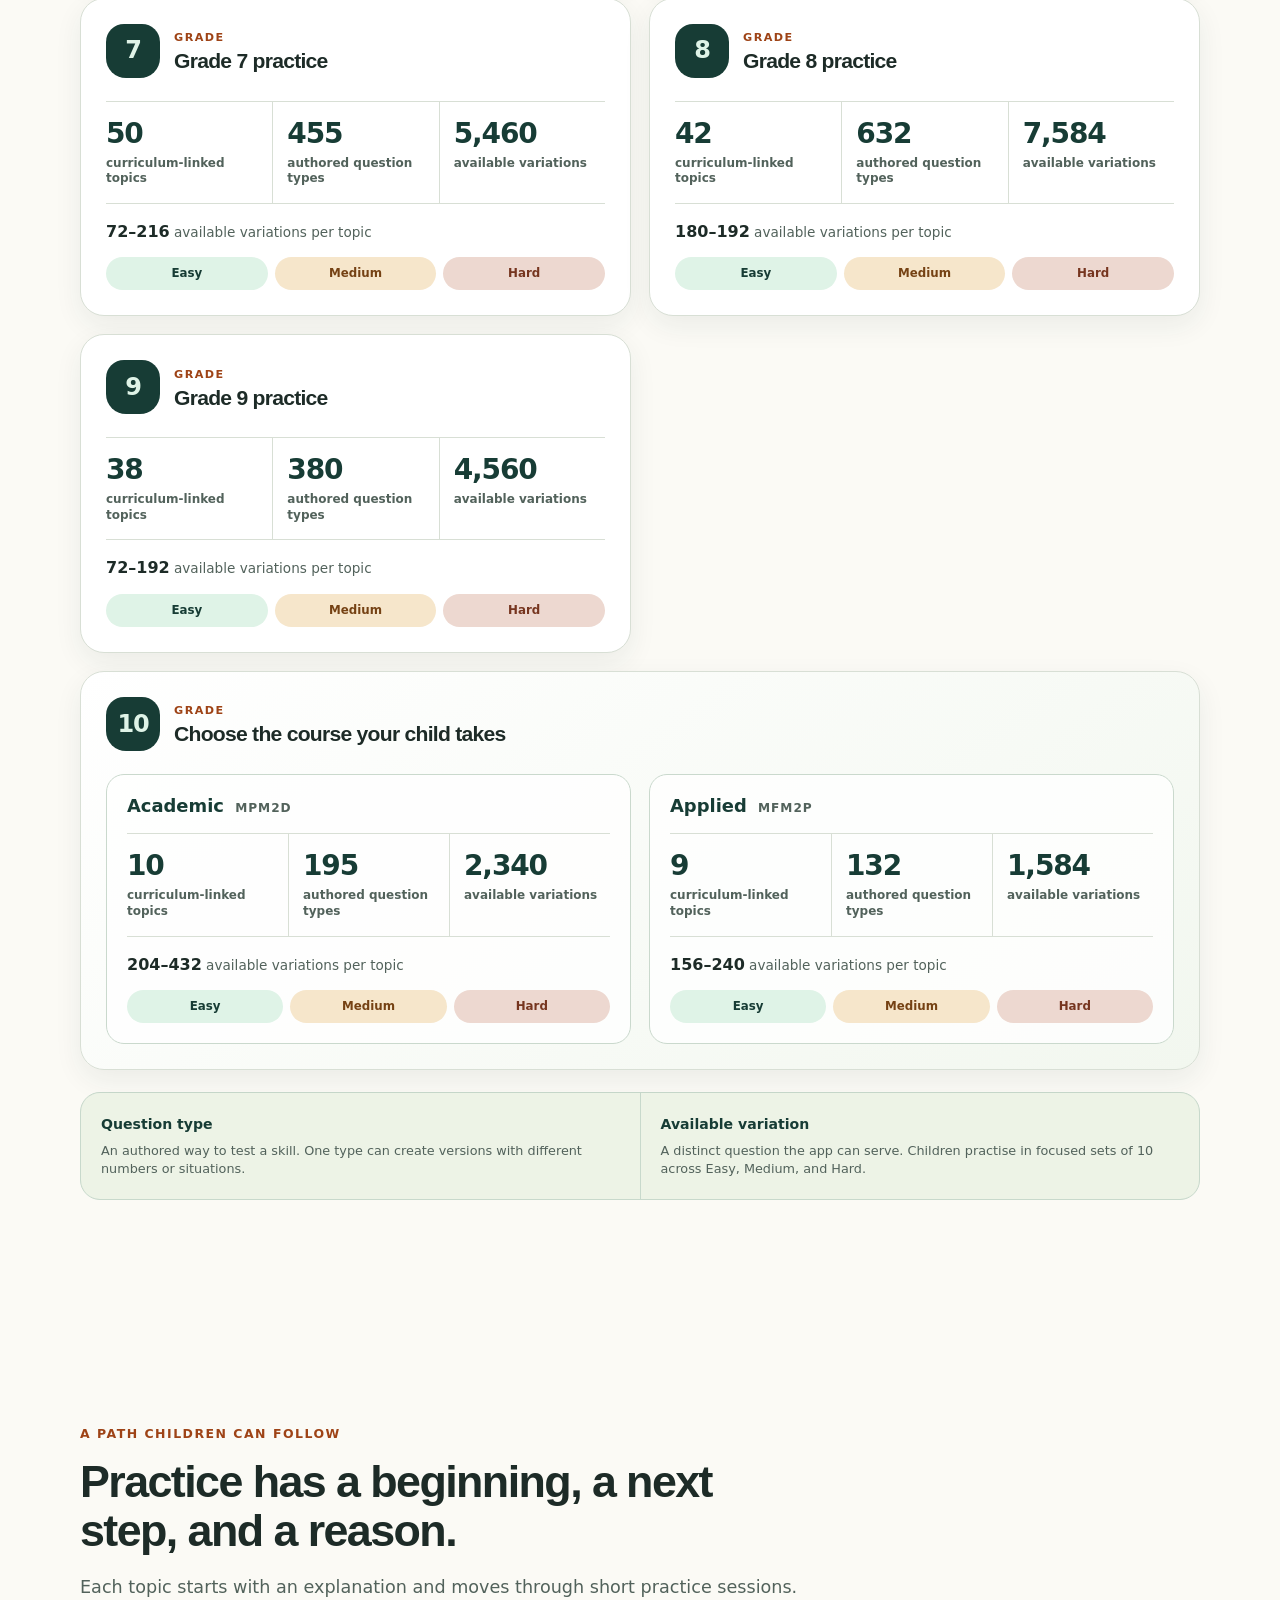
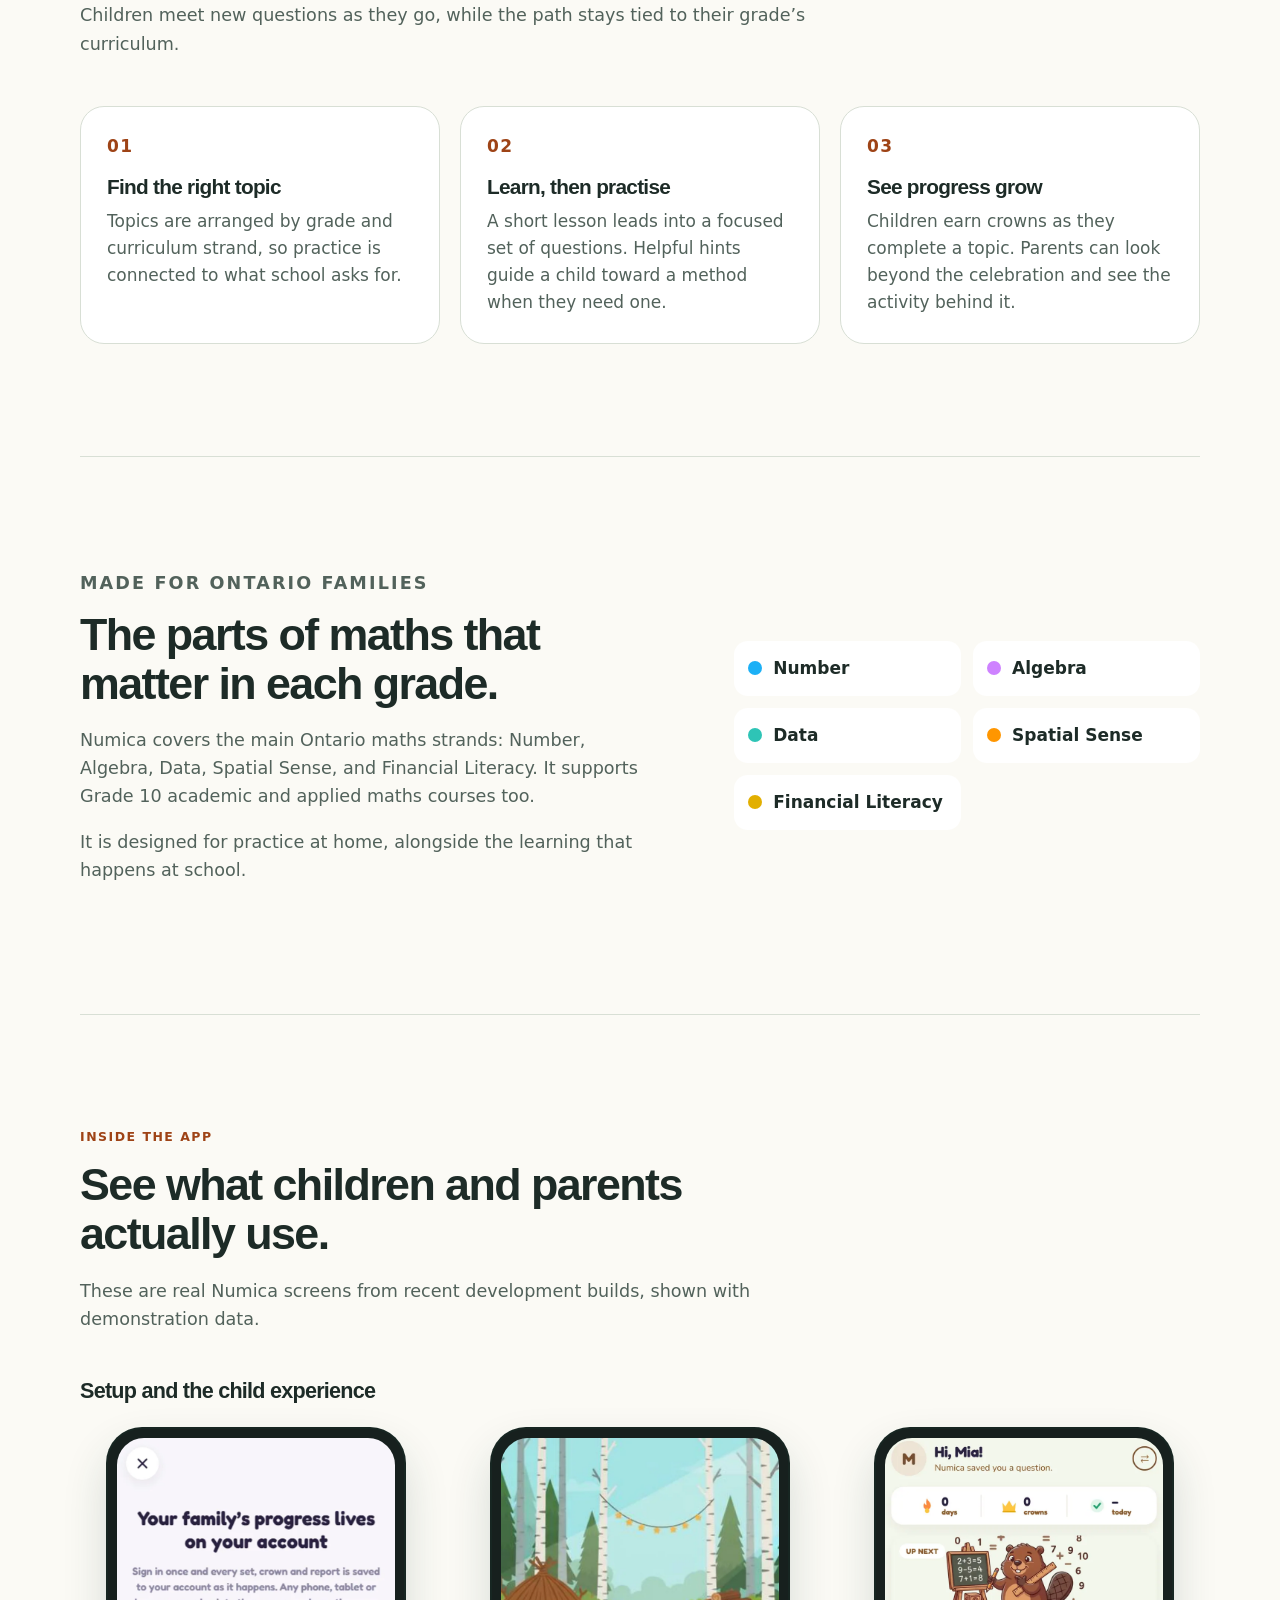
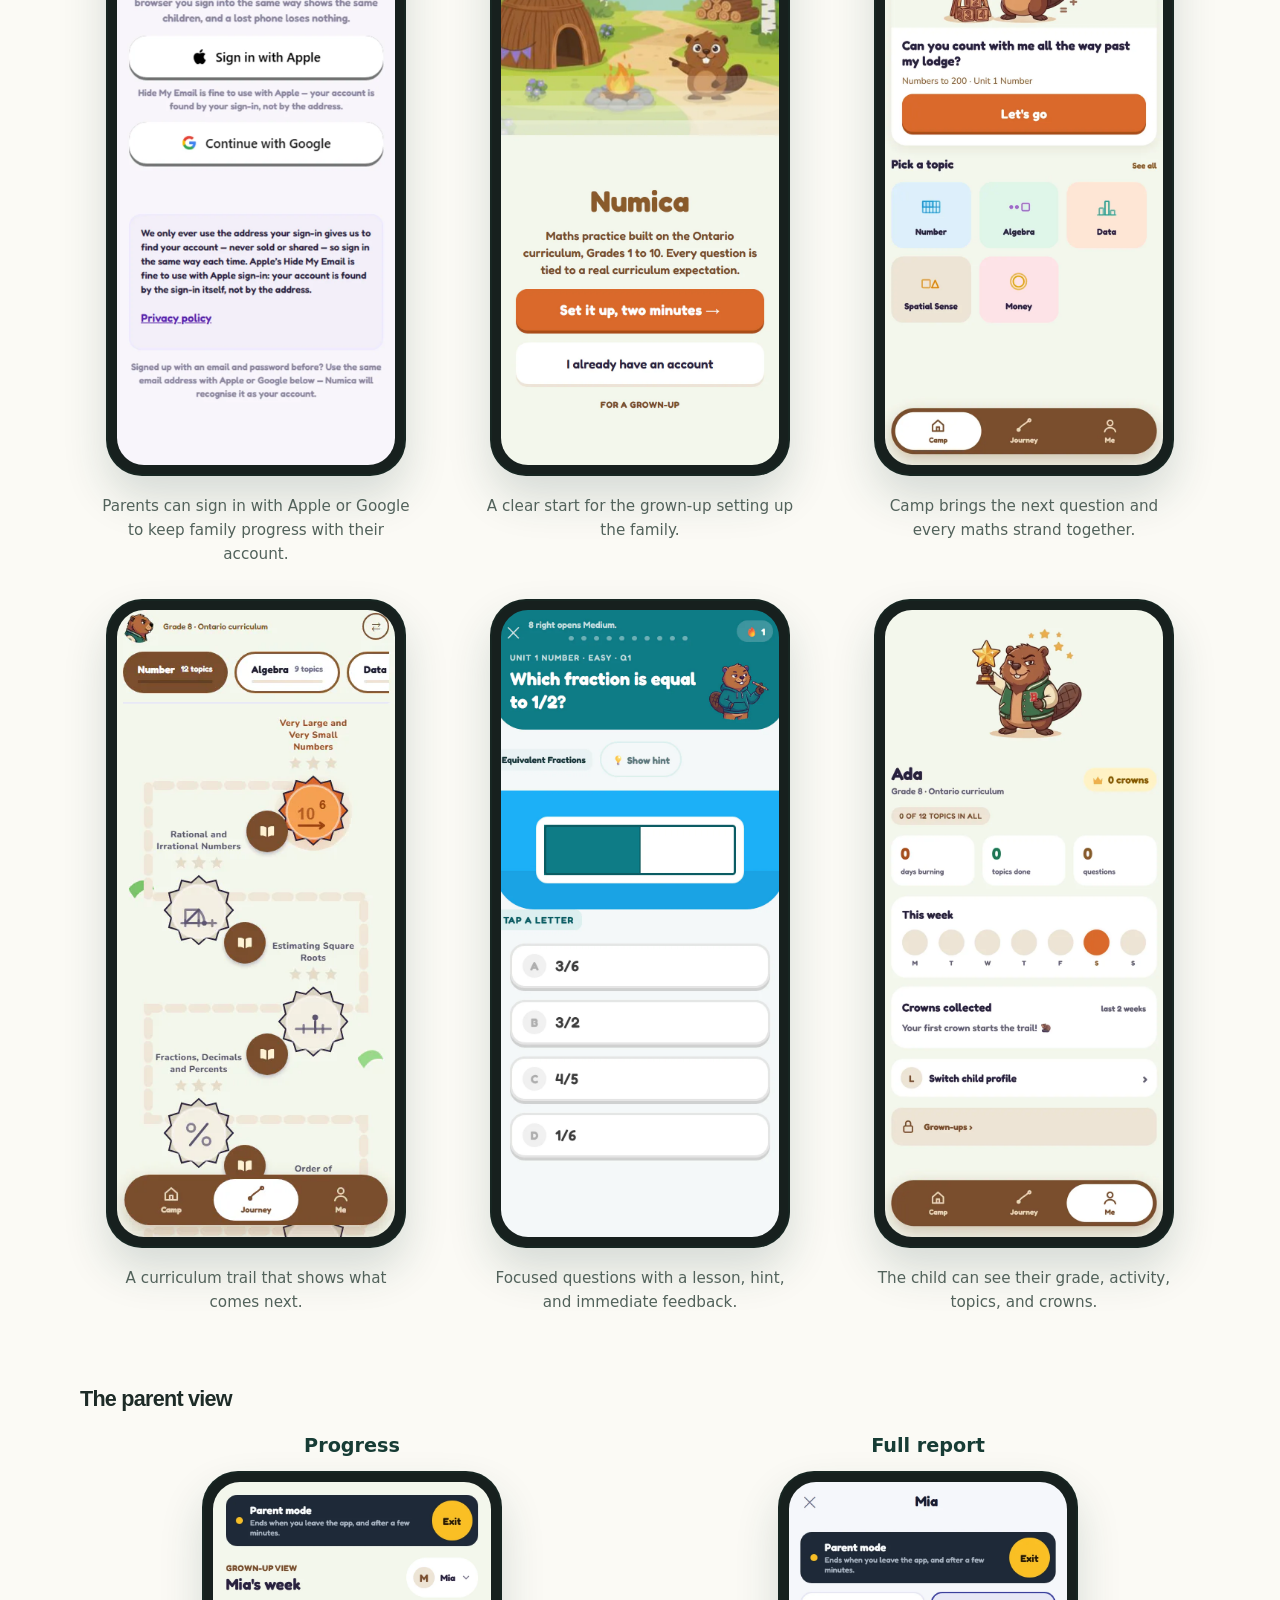
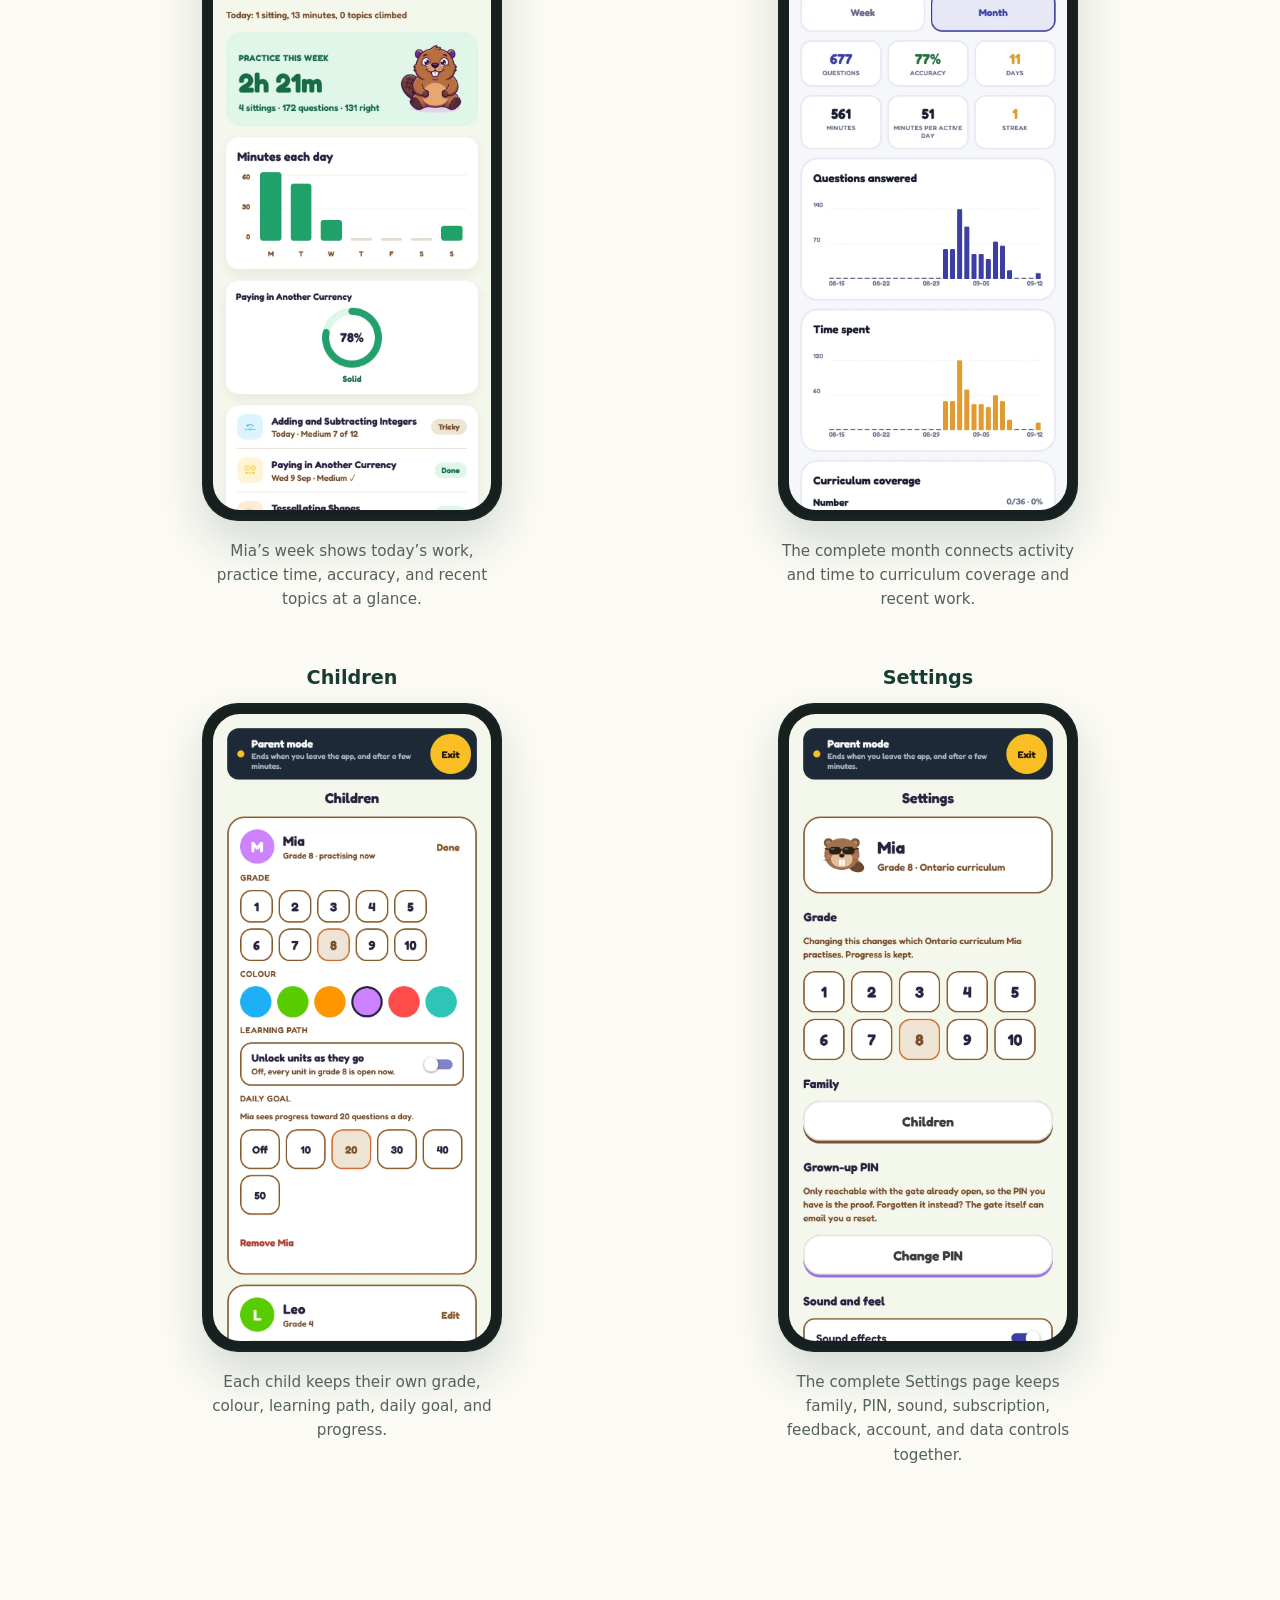
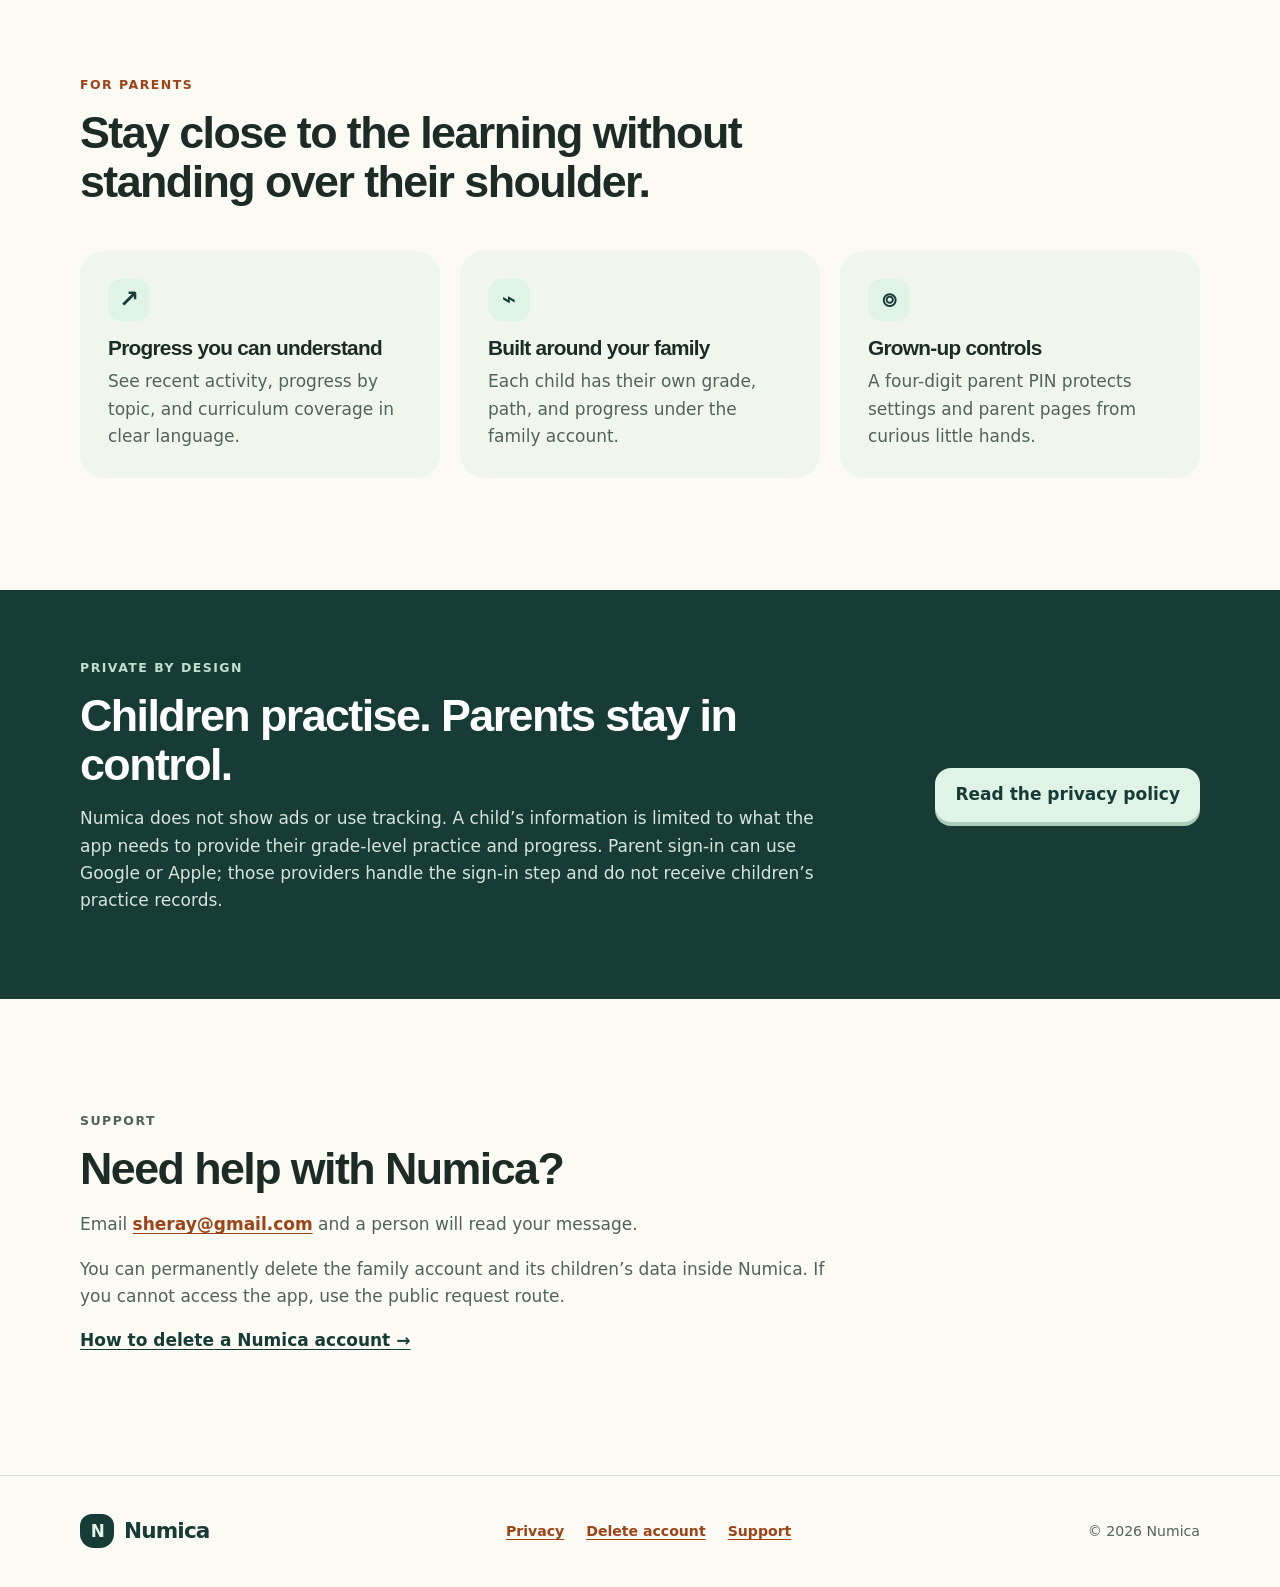
==== commit dc03c290: "feat: replace hero illustration with a full Toronto skyline scene Swaps the hand-drawn sun/hills/tre" ====
--- a/index.html
+++ b/index.html
@@ -25,14 +25,8 @@
       </div>
       <div class="hero-art">
         <div class="ontario-badge" aria-label="Built for Ontario math, Grades 1 to 10"><span aria-hidden="true">◆</span><strong>Ontario math</strong><small>Grades 1–10</small></div>
-        <div class="sun" aria-hidden="true"></div><div class="hill hill-one" aria-hidden="true"></div><div class="hill hill-two" aria-hidden="true"></div><div class="tree tree-one" aria-hidden="true"></div><div class="tree tree-two" aria-hidden="true"></div><div class="trail" aria-hidden="true"></div>
-        <svg class="cn-tower" viewBox="0 0 70 230" aria-hidden="true" focusable="false">
-          <path d="M32 0h6l-1 72 4 18 12 7-3 14H40l4 88 13 31H13l13-31 4-88H20l-3-14 12-7 4-18L32 0Z" fill="#173c35"/>
-          <path d="M20 97h33l-3 14H20l-3-14h3Z" fill="#f3c968"/>
-          <path d="M27 199h17l13 31H13l14-31Z" fill="#28634e"/>
-        </svg>
+        <img class="hero-photo" src="./assets/hero-toronto.webp" width="1600" height="873" alt="Numica the beaver, wearing a backpack of pencils, walking a lakeside path with the Toronto skyline and CN Tower behind">
         <div class="math-card card-one" aria-hidden="true">12 + 8</div><div class="math-card card-two" aria-hidden="true">¾</div>
-        <img src="./assets/numica-guide.png" width="122" height="145" alt="Numica, the friendly maths guide">
       </div>
     </section>
     <section class="proof" aria-label="What Numica offers"><article><strong>Grades 1–10</strong><span>Ontario-aligned maths practice</span></article><article><strong>One topic at a time</strong><span>A calm, structured practice path</span></article><article><strong>Parent visibility</strong><span>Progress in plain language</span></article></section>
--- a/styles.css
+++ b/styles.css
@@ -12,7 +12,7 @@
 nav { display:flex; flex-wrap:wrap; gap:24px; } nav a { color:var(--forest); text-decoration:none; font-size:.96rem; }
 .hero { min-height:560px; padding:70px max(20px,calc((100% - 1180px)/2)); display:grid; grid-template-columns:minmax(0,1.05fr) minmax(360px,.95fr); align-items:center; gap:64px; background:linear-gradient(160deg,var(--moss) 0%,#f4f6e9 55%,#f8eee1 100%); overflow:hidden; }
 .hero-copy { max-width:650px; }.eyebrow { margin-bottom:13px; font-weight:850; font-size:.78rem; letter-spacing:.12em; text-transform:uppercase; color:var(--orange-deep); }.lede { max-width:590px; font-size:1.22rem; color:var(--muted); }.hero-actions { display:flex; align-items:center; flex-wrap:wrap; gap:22px; margin:30px 0 24px; }.button { display:inline-block; padding:13px 20px 14px; border-radius:16px; background:var(--orange); box-shadow:0 4px 0 var(--orange-deep); color:white; text-decoration:none; font-weight:850; }.button:hover { color:white; background:#b75420; transform:translateY(1px); box-shadow:0 3px 0 var(--orange-deep); }.text-link { color:var(--forest); }.availability { max-width:540px; margin-bottom:10px; color:var(--forest); }.quiet { max-width:510px; font-size:.88rem; color:var(--muted); }
-.hero-art { position:relative; height:390px; border:2px solid rgba(112,69,38,.15); border-radius:42% 42% 30px 30px; background:#cfe9d6; overflow:hidden; box-shadow:0 20px 40px rgba(23,60,53,.12); }.ontario-badge { position:absolute;z-index:3;top:22px;left:22px;display:grid;grid-template-columns:30px auto;grid-template-rows:auto auto;column-gap:9px;align-items:center;padding:10px 14px 11px;border:1px solid rgba(255,255,255,.55);border-radius:17px;background:rgba(23,60,53,.94);box-shadow:0 8px 20px rgba(23,60,53,.2);color:white;line-height:1.05;transform:rotate(-2deg); }.ontario-badge span { grid-row:1/3;display:grid;place-items:center;width:30px;height:30px;border-radius:10px;background:#f3c968;color:var(--forest);font-size:.8rem;transform:rotate(45deg); }.ontario-badge strong { font-size:.88rem;letter-spacing:.01em; }.ontario-badge small { margin-top:3px;color:#d8e9df;font-size:.68rem;font-weight:750;letter-spacing:.08em;text-transform:uppercase; }.sun { position:absolute; top:38px; right:58px; width:74px; height:74px; border-radius:50%; background:#f6c967; }.hill { position:absolute; border-radius:50%; }.hill-one { width:460px;height:210px; background:#88c59e; bottom:-80px; left:-80px; }.hill-two { width:380px;height:220px; background:#4f9875; bottom:-115px; right:-105px; }.tree { position:absolute; width:0;height:0;border-left:36px solid transparent;border-right:36px solid transparent;border-bottom:110px solid #28634e; }.tree:after { content:""; position:absolute; left:-6px; top:104px; width:12px;height:58px; background:var(--wood); }.tree-one { left:40px;top:78px; transform:scale(.7); }.tree-two { right:120px;top:90px; transform:scale(.9); }.trail { position:absolute; height:55px;width:390px;right:-32px;bottom:45px; background:#e6bf8b; transform:rotate(-12deg);border-radius:50%; }.cn-tower { position:absolute;z-index:1;right:23%;bottom:42px;width:70px;height:230px;filter:drop-shadow(0 10px 8px rgba(23,60,53,.18)); }.hero-art img { position:absolute;z-index:2;width:122px;height:145px;object-fit:contain;bottom:35px;left:50%;transform:translateX(-50%);filter:drop-shadow(0 12px 8px rgba(25,56,41,.2)); }.math-card { position:absolute;z-index:2;display:grid;place-items:center; width:94px;height:62px;border-radius:14px; background:#fffefa;color:var(--forest); font-weight:850;box-shadow:0 8px 18px rgba(32,74,58,.14); }.card-one { left:35%;top:78px;transform:rotate(-8deg); }.card-two { right:8%;bottom:96px;transform:rotate(8deg);font-size:1.5rem; }
+.hero-art { position:relative; height:390px; border:2px solid rgba(112,69,38,.15); border-radius:42% 42% 30px 30px; background:#cfe9d6; overflow:hidden; box-shadow:0 20px 40px rgba(23,60,53,.12); }.ontario-badge { position:absolute;z-index:3;top:22px;left:22px;display:grid;grid-template-columns:30px auto;grid-template-rows:auto auto;column-gap:9px;align-items:center;padding:10px 14px 11px;border:1px solid rgba(255,255,255,.55);border-radius:17px;background:rgba(23,60,53,.94);box-shadow:0 8px 20px rgba(23,60,53,.2);color:white;line-height:1.05;transform:rotate(-2deg); }.ontario-badge span { grid-row:1/3;display:grid;place-items:center;width:30px;height:30px;border-radius:10px;background:#f3c968;color:var(--forest);font-size:.8rem;transform:rotate(45deg); }.ontario-badge strong { font-size:.88rem;letter-spacing:.01em; }.ontario-badge small { margin-top:3px;color:#d8e9df;font-size:.68rem;font-weight:750;letter-spacing:.08em;text-transform:uppercase; }.hero-photo { position:absolute;inset:0;z-index:1;width:100%;height:100%;object-fit:cover; }.math-card { position:absolute;z-index:2;display:grid;place-items:center; width:94px;height:62px;border-radius:14px; background:#fffefa;color:var(--forest); font-weight:850;box-shadow:0 8px 18px rgba(32,74,58,.14); }.card-one { left:35%;top:78px;transform:rotate(-8deg); }.card-two { right:8%;bottom:96px;transform:rotate(8deg);font-size:1.5rem; }
 .proof { width:min(1120px,calc(100% - 40px)); margin:-40px auto 0; position:relative; display:grid;grid-template-columns:repeat(3,1fr); background:var(--forest);color:white;border-radius:var(--radius); }.proof article { padding:24px 28px; }.proof article+article { border-left:1px solid rgba(255,255,255,.2); }.proof strong,.proof span { display:block; }.proof strong { font-size:1.1rem; }.proof span { color:#d5e3dc;font-size:.9rem; }
 .practice-depth { width:min(1120px,calc(100% - 40px));margin:0 auto;padding:104px 0 112px; }
 .practice-depth-heading { margin-bottom:32px; }
@@ -36,6 +36,6 @@
 .privacy-callout { padding:68px max(20px,calc((100% - 1120px)/2));background:var(--forest);color:white;display:flex;align-items:center;justify-content:space-between;gap:45px; }.privacy-callout>div { max-width:740px; }.privacy-callout .eyebrow { color:#bce1cd; }.privacy-callout h2 { margin-bottom:16px; }.privacy-callout p:not(.eyebrow) { color:#d6e4dc; }.button-light { flex:0 0 auto;background:var(--mint);box-shadow:0 4px 0 #aacdb8;color:var(--forest); }.button-light:hover { color:var(--forest);background:#ccebd9;box-shadow:0 3px 0 #aacdb8; }
 .support-section { padding-bottom:104px;max-width:760px;margin-left:max(20px,calc((100% - 1120px)/2)); }.support-section p { color:var(--muted); }.support-section strong { color:var(--ink); }.site-footer { padding:38px max(20px,calc((100% - 1120px)/2)); border-top:1px solid var(--line);display:flex;align-items:center;justify-content:space-between;gap:22px;color:var(--muted);font-size:.88rem; }.site-footer div { display:flex;gap:22px; }.site-footer p { margin:0; }
 .error-page { min-height:100vh;background:linear-gradient(155deg,var(--moss),#f8eee1); }.error-main { width:min(720px,calc(100% - 40px)); margin:9vh auto;padding:60px 0; }.error-main>p:last-child { margin-top:32px; }
-@media (max-width:760px) { body{font-size:16px}.site-header{min-height:70px;width:calc(100% - 32px)}nav{gap:14px}nav a{font-size:.85rem}.hero{min-height:0;padding:48px 20px 64px;grid-template-columns:1fr;gap:36px}.hero-art{height:290px;max-width:520px;width:100%;margin:auto}.cn-tower{right:18%;bottom:28px;width:52px;height:172px}.proof{grid-template-columns:1fr;margin-top:-28px;width:calc(100% - 32px)}.proof article{padding:18px 20px}.proof article+article{border-left:0;border-top:1px solid rgba(255,255,255,.2)}.practice-depth{width:calc(100% - 32px);padding:72px 0}.practice-depth-heading{margin-bottom:24px}.practice-infographic{margin-bottom:34px;border-radius:18px}.practice-infographic figcaption{padding:10px 12px}.mapping-band{grid-template-columns:1fr}.mapping-band li{display:flex;align-items:baseline;gap:12px;padding:16px 18px}.mapping-band .mapping-step{flex:0 0 auto;min-width:132px;margin:0}.grade-practice-grid,.course-grid,.practice-definitions{grid-template-columns:1fr}.grade-ten-card{grid-column:auto}.section,.curriculum,.support-section{width:calc(100% - 32px);padding:72px 0}.steps,.parent-grid{grid-template-columns:1fr;margin-top:32px}.curriculum{grid-template-columns:1fr;gap:28px}.strand-list{grid-template-columns:1fr 1fr}.screenshots{display:flex;overflow-x:auto;scroll-snap-type:x mandatory;gap:18px;padding:8px 4px 30px}.screenshots figure{flex:0 0 min(82vw,300px);scroll-snap-align:center}.parent-screenshots{display:grid;grid-template-columns:1fr;overflow:visible;scroll-snap-type:none;padding:8px 0 30px}.parent-screen-column{gap:42px}.parent-screenshots figure{width:100%;max-width:360px;margin-inline:auto}.phone-frame{box-shadow:0 14px 28px rgba(23,60,53,.14)}.privacy-callout{padding:54px 20px;display:block}.privacy-callout .button{margin-top:10px}.site-footer{padding:28px 16px;display:grid;grid-template-columns:1fr 1fr}.site-footer p{grid-column:1/-1}.site-footer div{justify-content:flex-end;gap:14px}.support-section{margin-left:auto}.card-one{left:22%}.card-two{right:5%} }
+@media (max-width:760px) { body{font-size:16px}.site-header{min-height:70px;width:calc(100% - 32px)}nav{gap:14px}nav a{font-size:.85rem}.hero{min-height:0;padding:48px 20px 64px;grid-template-columns:1fr;gap:36px}.hero-art{height:290px;max-width:520px;width:100%;margin:auto}.proof{grid-template-columns:1fr;margin-top:-28px;width:calc(100% - 32px)}.proof article{padding:18px 20px}.proof article+article{border-left:0;border-top:1px solid rgba(255,255,255,.2)}.practice-depth{width:calc(100% - 32px);padding:72px 0}.practice-depth-heading{margin-bottom:24px}.practice-infographic{margin-bottom:34px;border-radius:18px}.practice-infographic figcaption{padding:10px 12px}.mapping-band{grid-template-columns:1fr}.mapping-band li{display:flex;align-items:baseline;gap:12px;padding:16px 18px}.mapping-band .mapping-step{flex:0 0 auto;min-width:132px;margin:0}.grade-practice-grid,.course-grid,.practice-definitions{grid-template-columns:1fr}.grade-ten-card{grid-column:auto}.section,.curriculum,.support-section{width:calc(100% - 32px);padding:72px 0}.steps,.parent-grid{grid-template-columns:1fr;margin-top:32px}.curriculum{grid-template-columns:1fr;gap:28px}.strand-list{grid-template-columns:1fr 1fr}.screenshots{display:flex;overflow-x:auto;scroll-snap-type:x mandatory;gap:18px;padding:8px 4px 30px}.screenshots figure{flex:0 0 min(82vw,300px);scroll-snap-align:center}.parent-screenshots{display:grid;grid-template-columns:1fr;overflow:visible;scroll-snap-type:none;padding:8px 0 30px}.parent-screen-column{gap:42px}.parent-screenshots figure{width:100%;max-width:360px;margin-inline:auto}.phone-frame{box-shadow:0 14px 28px rgba(23,60,53,.14)}.privacy-callout{padding:54px 20px;display:block}.privacy-callout .button{margin-top:10px}.site-footer{padding:28px 16px;display:grid;grid-template-columns:1fr 1fr}.site-footer p{grid-column:1/-1}.site-footer div{justify-content:flex-end;gap:14px}.support-section{margin-left:auto}.card-one{left:22%}.card-two{right:5%} }
 @media (max-width:390px) { nav a:nth-child(2){display:none}.strand-list{grid-template-columns:1fr}.site-footer{display:block}.site-footer div{margin:18px 0}.hero-actions{align-items:flex-start;flex-direction:column;gap:20px} }
 @media (prefers-reduced-motion:reduce) { html{scroll-behavior:auto}.button:hover{transform:none}.parent-screenshots .phone-frame img{animation:none;object-position:center top} }
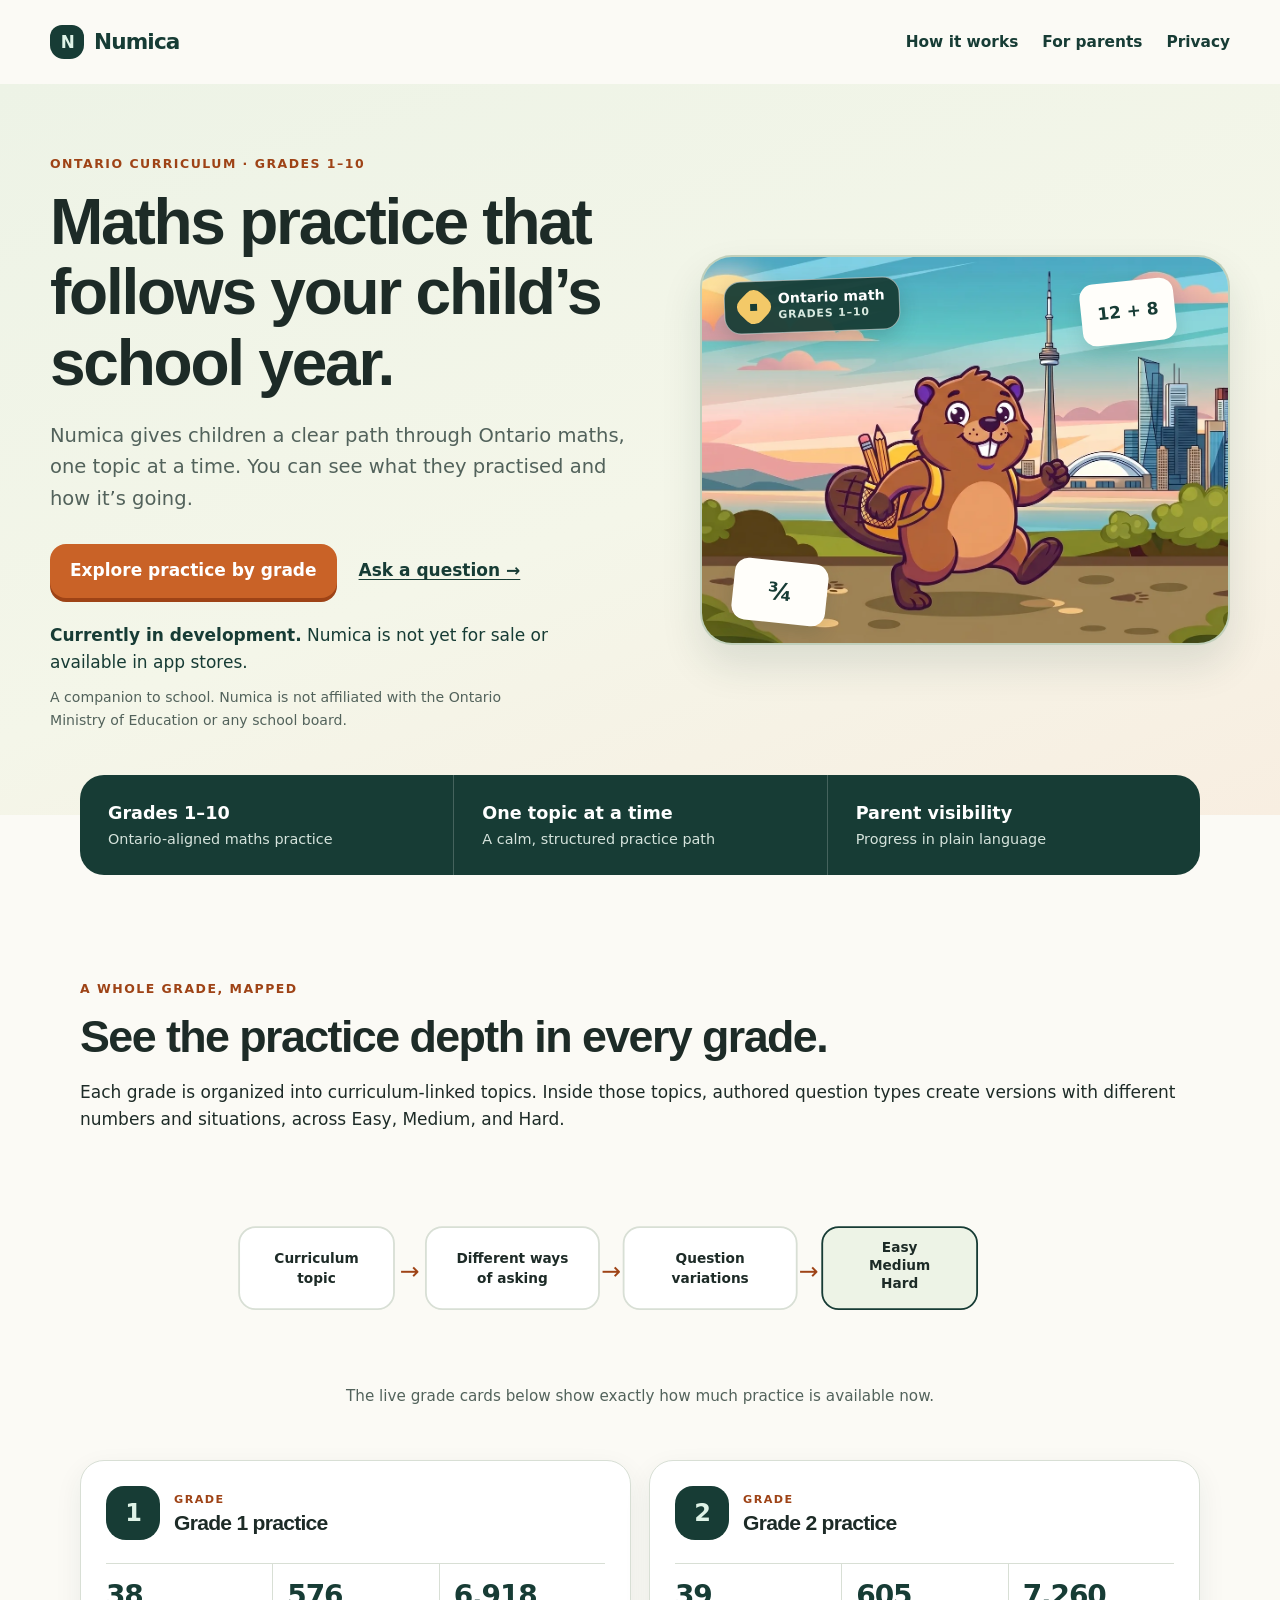
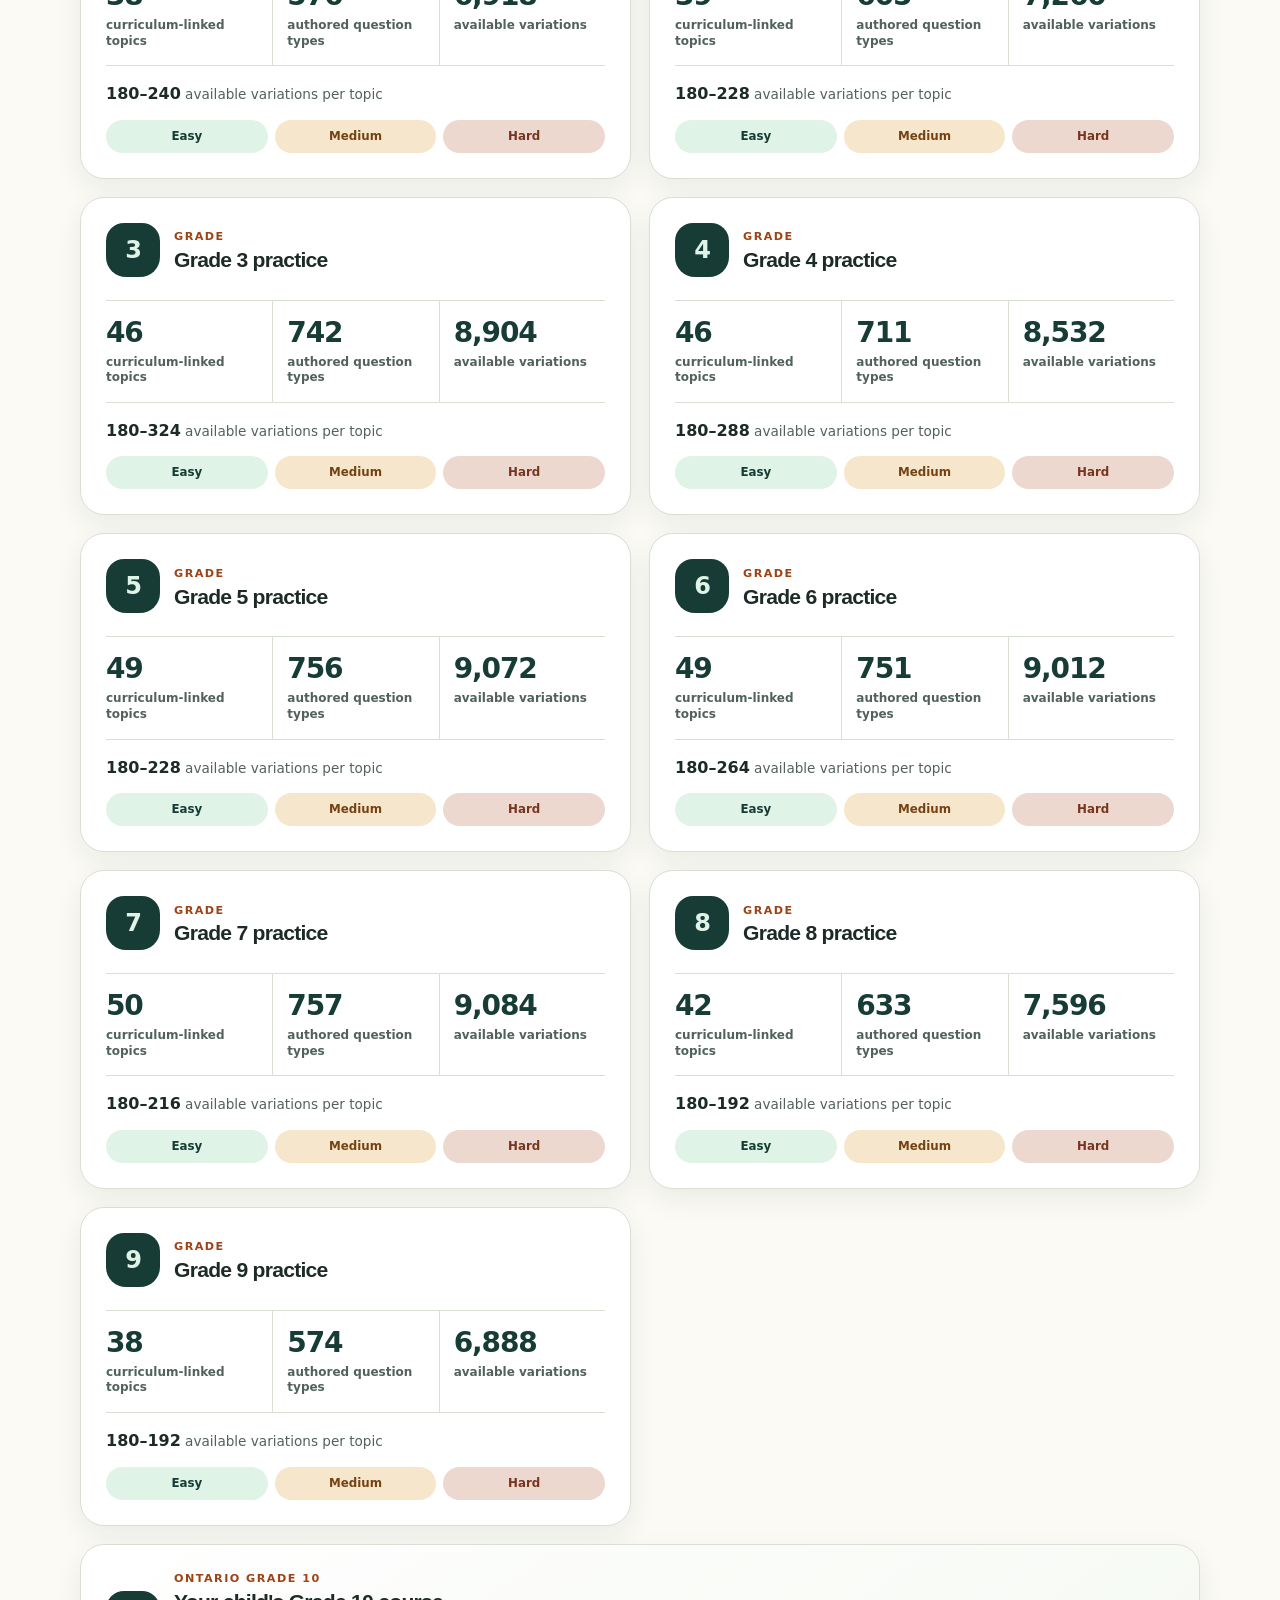
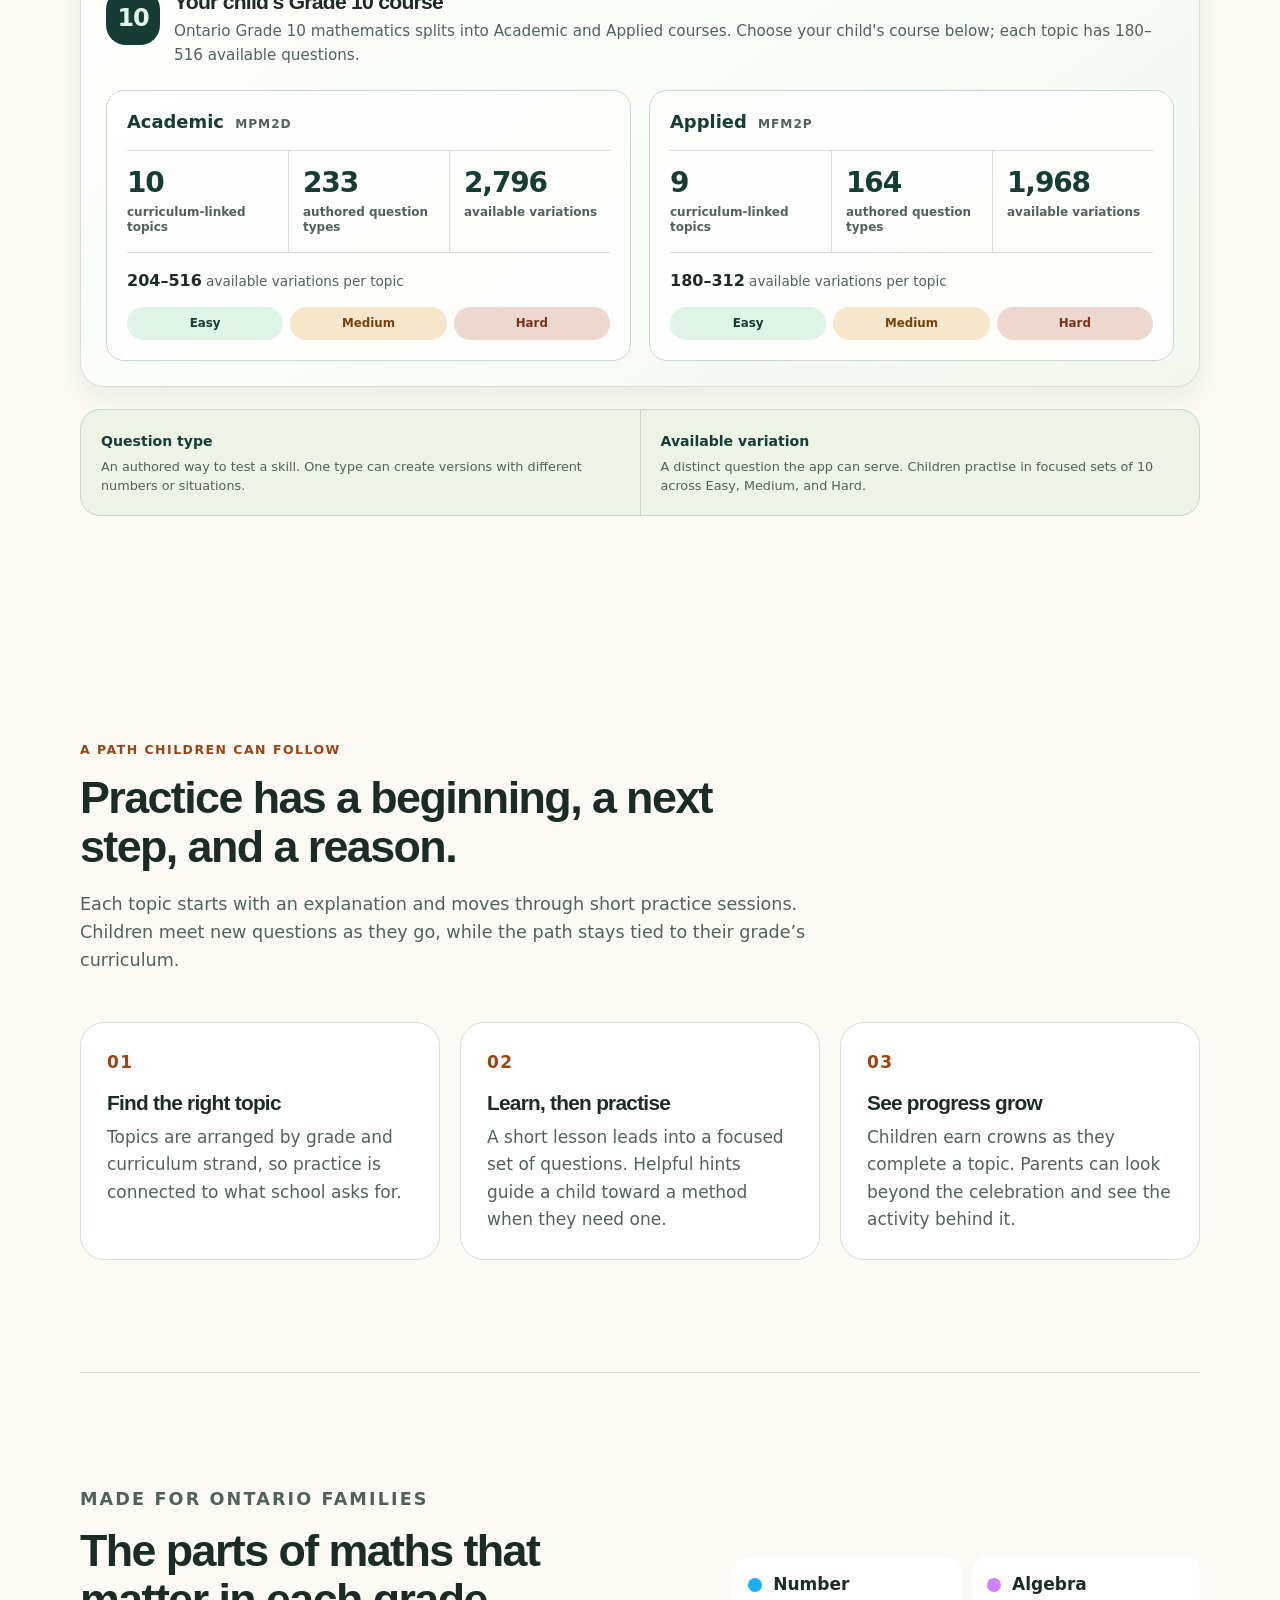
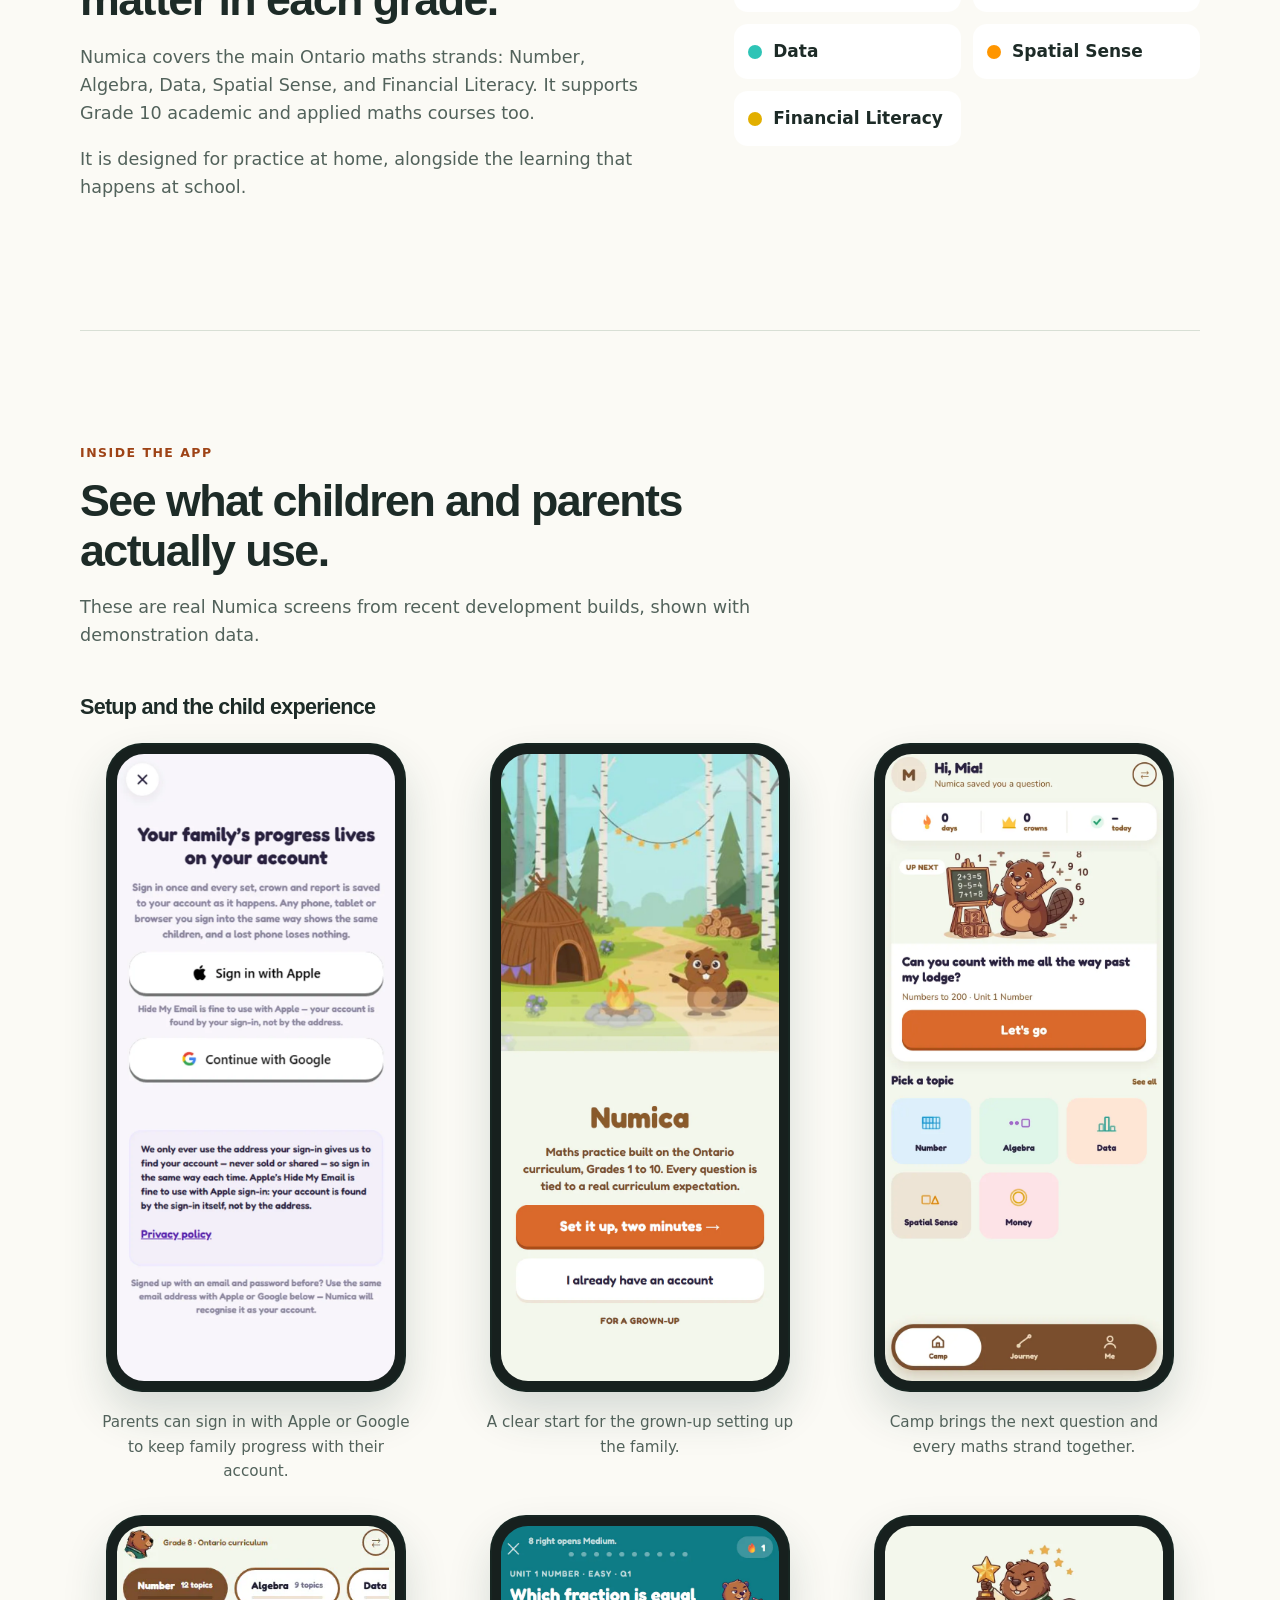
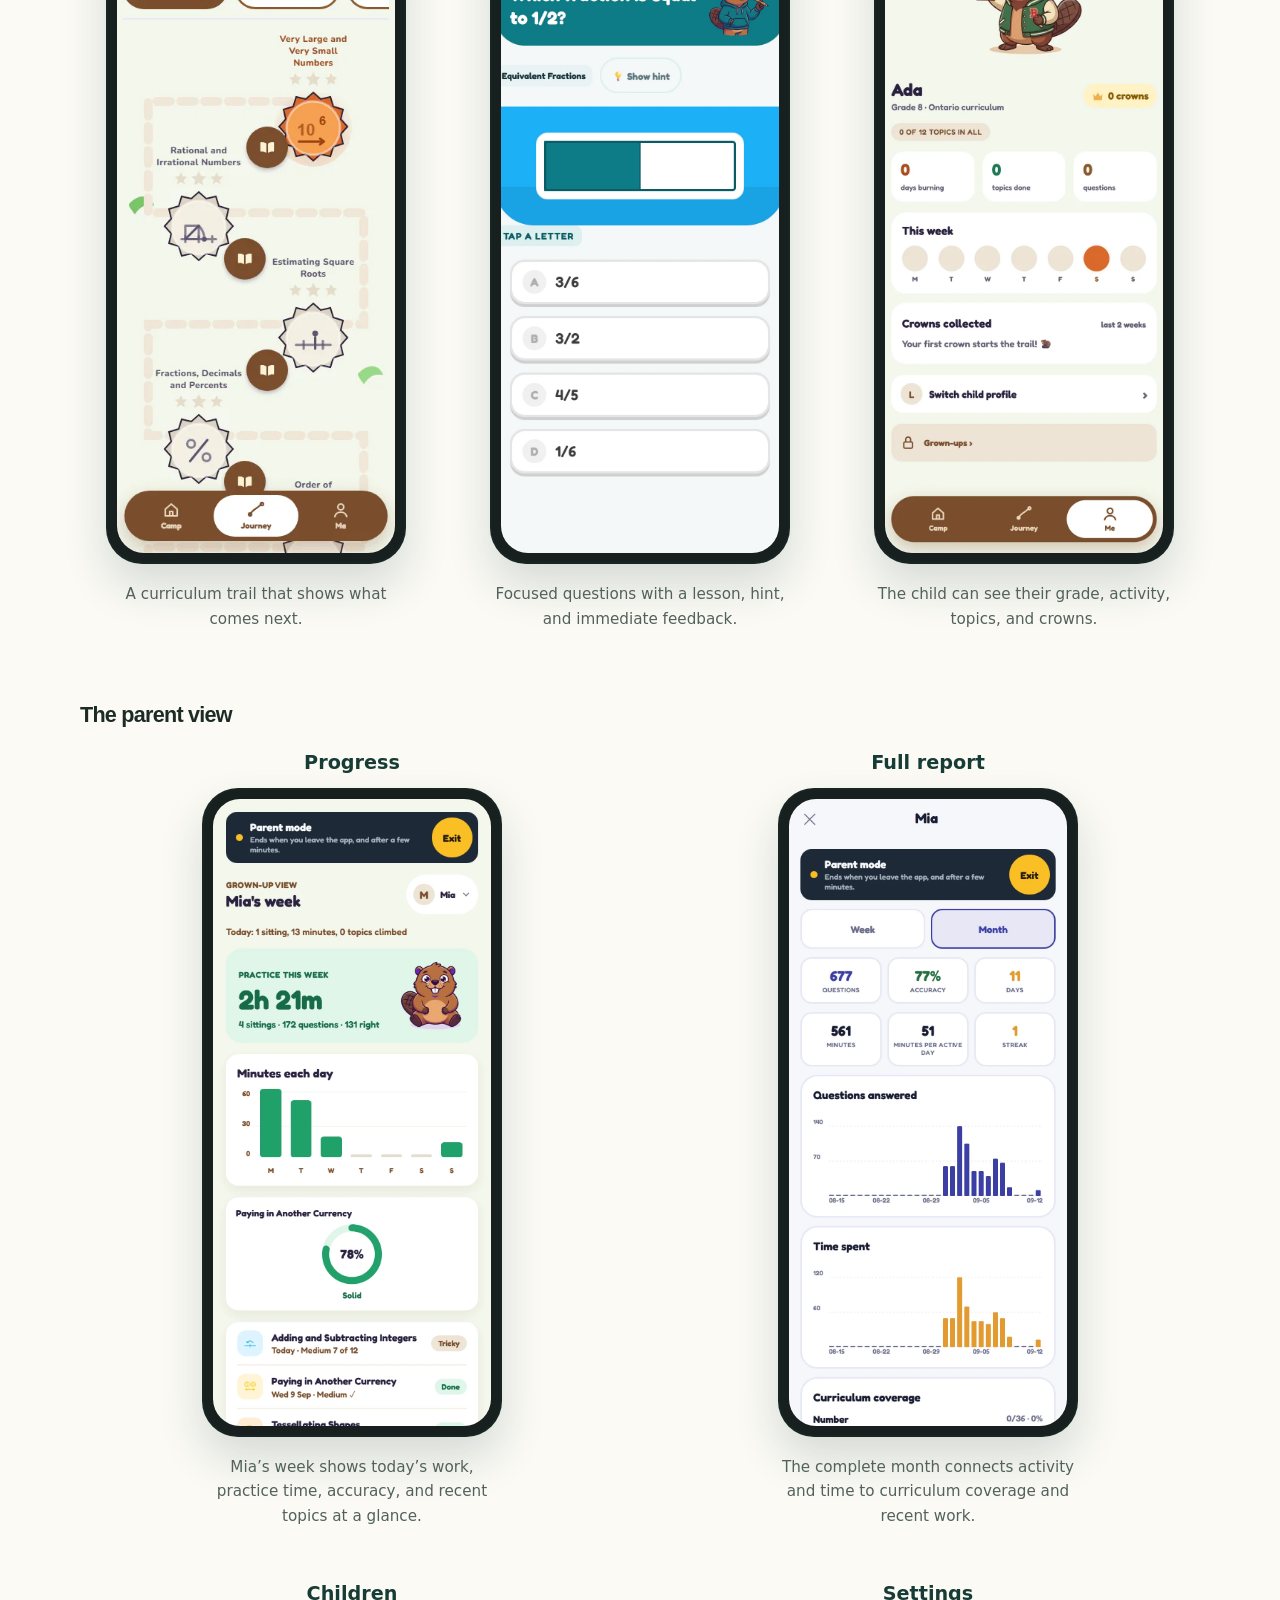
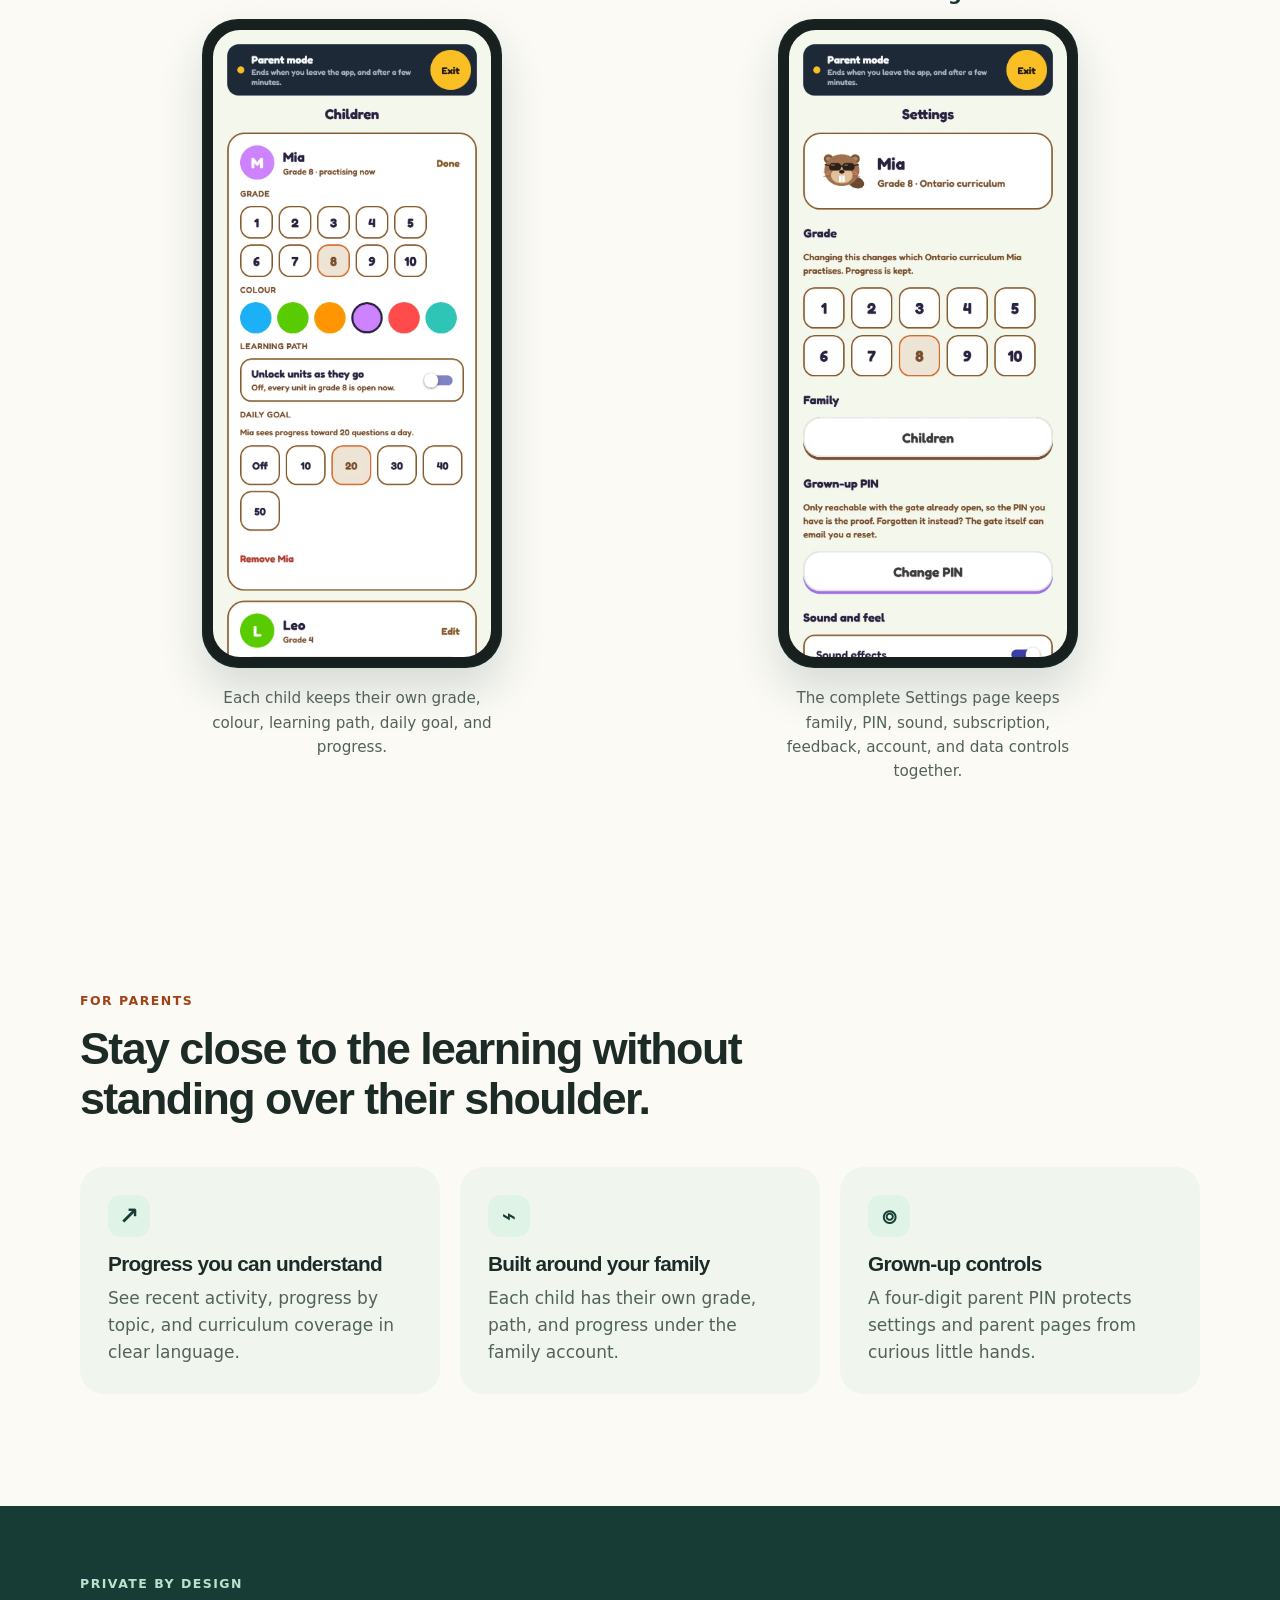
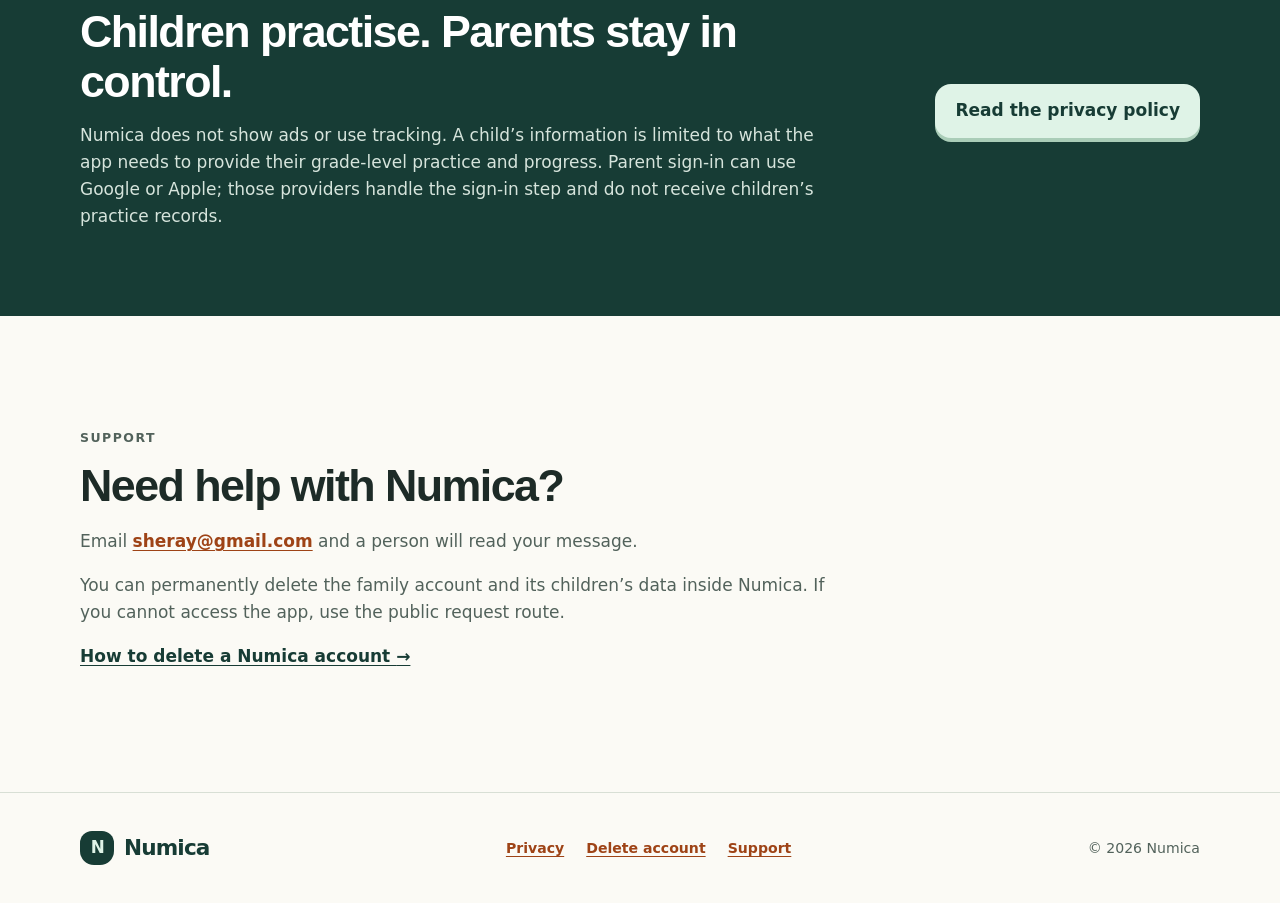
==== commit 305e76e8: "fix: sync the practice-depth block to the live corpus and style it The marked block was carrying 14 " ====
--- a/index.html
+++ b/index.html
@@ -37,26 +37,30 @@
         <h2 id="practice-depth-title">See the practice depth in every grade.</h2>
         <p>Each grade is organized into curriculum-linked topics. Inside those topics, authored question types create versions with different numbers and situations, across Easy, Medium, and Hard.</p>
       </div>
-      <figure class="practice-infographic">
-        <img src="./assets/practice-depth-infographic-v2.png" width="1536" height="1024" loading="lazy" alt="Illustrated forest map showing a selected grade branching into curriculum topics, then different ways of asking and question variations, followed by Easy, Medium, and Hard practice badges">
+      <figure class="practice-overview" aria-label="How one curriculum topic becomes many practice questions">
+        <svg viewBox="0 0 900 200" role="img" aria-labelledby="practice-overview-title" xmlns="http://www.w3.org/2000/svg">
+          <title id="practice-overview-title">A curriculum topic becomes several ways of asking, then many question variations, across Easy, Medium and Hard</title>
+          <g class="practice-overview-node"><rect x="10" y="55" width="170" height="90" rx="18"></rect><text x="95" y="94" text-anchor="middle">Curriculum</text><text x="95" y="116" text-anchor="middle">topic</text></g>
+          <text x="197" y="105" class="practice-overview-arrow" text-anchor="middle" dominant-baseline="middle">→</text>
+          <g class="practice-overview-node"><rect x="215" y="55" width="190" height="90" rx="18"></rect><text x="310" y="94" text-anchor="middle">Different ways</text><text x="310" y="116" text-anchor="middle">of asking</text></g>
+          <text x="418" y="105" class="practice-overview-arrow" text-anchor="middle" dominant-baseline="middle">→</text>
+          <g class="practice-overview-node"><rect x="432" y="55" width="190" height="90" rx="18"></rect><text x="527" y="94" text-anchor="middle">Question</text><text x="527" y="116" text-anchor="middle">variations</text></g>
+          <text x="635" y="105" class="practice-overview-arrow" text-anchor="middle" dominant-baseline="middle">→</text>
+          <g class="practice-overview-node practice-overview-tiers"><rect x="650" y="55" width="170" height="90" rx="18"></rect><text x="735" y="82" text-anchor="middle">Easy</text><text x="735" y="102" text-anchor="middle">Medium</text><text x="735" y="122" text-anchor="middle">Hard</text></g>
+        </svg>
         <figcaption>The live grade cards below show exactly how much practice is available now.</figcaption>
       </figure>
-      <ol class="mapping-band" aria-label="How practice depth is built">
-        <li><span class="mapping-step">Topics</span><span class="mapping-detail">Each grade is mapped to its curriculum-linked topics.</span></li>
-        <li><span class="mapping-step">Question types</span><span class="mapping-detail">Every topic is asked several ways &mdash; a number sentence, a word problem, an estimation challenge and more.</span></li>
-        <li><span class="mapping-step">Variations</span><span class="mapping-detail">Each type generates variations with different numbers and situations, so practice keeps feeling fresh.</span></li>
-      </ol>
       <div class="grade-practice-grid">
         <article class="grade-practice-card"><header><span class="grade-number">1</span><div><p>Grade</p><h3>Grade 1 practice</h3></div></header><div class="practice-metrics"><div class="practice-metric"><strong>38</strong><span>curriculum-linked topics</span></div><div class="practice-metric"><strong>576</strong><span>authored question types</span></div><div class="practice-metric"><strong>6,918</strong><span>available variations</span></div></div><p class="practice-range"><strong>180–240</strong> available variations per topic</p><div class="practice-levels" aria-label="Three practice levels"><span>Easy</span><span>Medium</span><span>Hard</span></div></article>
         <article class="grade-practice-card"><header><span class="grade-number">2</span><div><p>Grade</p><h3>Grade 2 practice</h3></div></header><div class="practice-metrics"><div class="practice-metric"><strong>39</strong><span>curriculum-linked topics</span></div><div class="practice-metric"><strong>605</strong><span>authored question types</span></div><div class="practice-metric"><strong>7,260</strong><span>available variations</span></div></div><p class="practice-range"><strong>180–228</strong> available variations per topic</p><div class="practice-levels" aria-label="Three practice levels"><span>Easy</span><span>Medium</span><span>Hard</span></div></article>
         <article class="grade-practice-card"><header><span class="grade-number">3</span><div><p>Grade</p><h3>Grade 3 practice</h3></div></header><div class="practice-metrics"><div class="practice-metric"><strong>46</strong><span>curriculum-linked topics</span></div><div class="practice-metric"><strong>742</strong><span>authored question types</span></div><div class="practice-metric"><strong>8,904</strong><span>available variations</span></div></div><p class="practice-range"><strong>180–324</strong> available variations per topic</p><div class="practice-levels" aria-label="Three practice levels"><span>Easy</span><span>Medium</span><span>Hard</span></div></article>
-        <article class="grade-practice-card"><header><span class="grade-number">4</span><div><p>Grade</p><h3>Grade 4 practice</h3></div></header><div class="practice-metrics"><div class="practice-metric"><strong>46</strong><span>curriculum-linked topics</span></div><div class="practice-metric"><strong>629</strong><span>authored question types</span></div><div class="practice-metric"><strong>7,548</strong><span>available variations</span></div></div><p class="practice-range"><strong>72–252</strong> available variations per topic</p><div class="practice-levels" aria-label="Three practice levels"><span>Easy</span><span>Medium</span><span>Hard</span></div></article>
-        <article class="grade-practice-card"><header><span class="grade-number">5</span><div><p>Grade</p><h3>Grade 5 practice</h3></div></header><div class="practice-metrics"><div class="practice-metric"><strong>49</strong><span>curriculum-linked topics</span></div><div class="practice-metric"><strong>582</strong><span>authored question types</span></div><div class="practice-metric"><strong>6,984</strong><span>available variations</span></div></div><p class="practice-range"><strong>72–216</strong> available variations per topic</p><div class="practice-levels" aria-label="Three practice levels"><span>Easy</span><span>Medium</span><span>Hard</span></div></article>
-        <article class="grade-practice-card"><header><span class="grade-number">6</span><div><p>Grade</p><h3>Grade 6 practice</h3></div></header><div class="practice-metrics"><div class="practice-metric"><strong>49</strong><span>curriculum-linked topics</span></div><div class="practice-metric"><strong>533</strong><span>authored question types</span></div><div class="practice-metric"><strong>6,396</strong><span>available variations</span></div></div><p class="practice-range"><strong>72–264</strong> available variations per topic</p><div class="practice-levels" aria-label="Three practice levels"><span>Easy</span><span>Medium</span><span>Hard</span></div></article>
-        <article class="grade-practice-card"><header><span class="grade-number">7</span><div><p>Grade</p><h3>Grade 7 practice</h3></div></header><div class="practice-metrics"><div class="practice-metric"><strong>50</strong><span>curriculum-linked topics</span></div><div class="practice-metric"><strong>455</strong><span>authored question types</span></div><div class="practice-metric"><strong>5,460</strong><span>available variations</span></div></div><p class="practice-range"><strong>72–216</strong> available variations per topic</p><div class="practice-levels" aria-label="Three practice levels"><span>Easy</span><span>Medium</span><span>Hard</span></div></article>
-        <article class="grade-practice-card"><header><span class="grade-number">8</span><div><p>Grade</p><h3>Grade 8 practice</h3></div></header><div class="practice-metrics"><div class="practice-metric"><strong>42</strong><span>curriculum-linked topics</span></div><div class="practice-metric"><strong>632</strong><span>authored question types</span></div><div class="practice-metric"><strong>7,584</strong><span>available variations</span></div></div><p class="practice-range"><strong>180–192</strong> available variations per topic</p><div class="practice-levels" aria-label="Three practice levels"><span>Easy</span><span>Medium</span><span>Hard</span></div></article>
-        <article class="grade-practice-card"><header><span class="grade-number">9</span><div><p>Grade</p><h3>Grade 9 practice</h3></div></header><div class="practice-metrics"><div class="practice-metric"><strong>38</strong><span>curriculum-linked topics</span></div><div class="practice-metric"><strong>380</strong><span>authored question types</span></div><div class="practice-metric"><strong>4,560</strong><span>available variations</span></div></div><p class="practice-range"><strong>72–192</strong> available variations per topic</p><div class="practice-levels" aria-label="Three practice levels"><span>Easy</span><span>Medium</span><span>Hard</span></div></article>
-        <article class="grade-practice-card grade-ten-card"><header><span class="grade-number">10</span><div><p>Grade</p><h3>Choose the course your child takes</h3></div></header><div class="course-grid"><section class="course-practice"><h4>Academic <span>MPM2D</span></h4><div class="practice-metrics"><div class="practice-metric"><strong>10</strong><span>curriculum-linked topics</span></div><div class="practice-metric"><strong>195</strong><span>authored question types</span></div><div class="practice-metric"><strong>2,340</strong><span>available variations</span></div></div><p class="practice-range"><strong>204–432</strong> available variations per topic</p><div class="practice-levels" aria-label="Three practice levels"><span>Easy</span><span>Medium</span><span>Hard</span></div></section><section class="course-practice"><h4>Applied <span>MFM2P</span></h4><div class="practice-metrics"><div class="practice-metric"><strong>9</strong><span>curriculum-linked topics</span></div><div class="practice-metric"><strong>132</strong><span>authored question types</span></div><div class="practice-metric"><strong>1,584</strong><span>available variations</span></div></div><p class="practice-range"><strong>156–240</strong> available variations per topic</p><div class="practice-levels" aria-label="Three practice levels"><span>Easy</span><span>Medium</span><span>Hard</span></div></section></div></article>
+        <article class="grade-practice-card"><header><span class="grade-number">4</span><div><p>Grade</p><h3>Grade 4 practice</h3></div></header><div class="practice-metrics"><div class="practice-metric"><strong>46</strong><span>curriculum-linked topics</span></div><div class="practice-metric"><strong>711</strong><span>authored question types</span></div><div class="practice-metric"><strong>8,532</strong><span>available variations</span></div></div><p class="practice-range"><strong>180–288</strong> available variations per topic</p><div class="practice-levels" aria-label="Three practice levels"><span>Easy</span><span>Medium</span><span>Hard</span></div></article>
+        <article class="grade-practice-card"><header><span class="grade-number">5</span><div><p>Grade</p><h3>Grade 5 practice</h3></div></header><div class="practice-metrics"><div class="practice-metric"><strong>49</strong><span>curriculum-linked topics</span></div><div class="practice-metric"><strong>756</strong><span>authored question types</span></div><div class="practice-metric"><strong>9,072</strong><span>available variations</span></div></div><p class="practice-range"><strong>180–228</strong> available variations per topic</p><div class="practice-levels" aria-label="Three practice levels"><span>Easy</span><span>Medium</span><span>Hard</span></div></article>
+        <article class="grade-practice-card"><header><span class="grade-number">6</span><div><p>Grade</p><h3>Grade 6 practice</h3></div></header><div class="practice-metrics"><div class="practice-metric"><strong>49</strong><span>curriculum-linked topics</span></div><div class="practice-metric"><strong>751</strong><span>authored question types</span></div><div class="practice-metric"><strong>9,012</strong><span>available variations</span></div></div><p class="practice-range"><strong>180–264</strong> available variations per topic</p><div class="practice-levels" aria-label="Three practice levels"><span>Easy</span><span>Medium</span><span>Hard</span></div></article>
+        <article class="grade-practice-card"><header><span class="grade-number">7</span><div><p>Grade</p><h3>Grade 7 practice</h3></div></header><div class="practice-metrics"><div class="practice-metric"><strong>50</strong><span>curriculum-linked topics</span></div><div class="practice-metric"><strong>757</strong><span>authored question types</span></div><div class="practice-metric"><strong>9,084</strong><span>available variations</span></div></div><p class="practice-range"><strong>180–216</strong> available variations per topic</p><div class="practice-levels" aria-label="Three practice levels"><span>Easy</span><span>Medium</span><span>Hard</span></div></article>
+        <article class="grade-practice-card"><header><span class="grade-number">8</span><div><p>Grade</p><h3>Grade 8 practice</h3></div></header><div class="practice-metrics"><div class="practice-metric"><strong>42</strong><span>curriculum-linked topics</span></div><div class="practice-metric"><strong>633</strong><span>authored question types</span></div><div class="practice-metric"><strong>7,596</strong><span>available variations</span></div></div><p class="practice-range"><strong>180–192</strong> available variations per topic</p><div class="practice-levels" aria-label="Three practice levels"><span>Easy</span><span>Medium</span><span>Hard</span></div></article>
+        <article class="grade-practice-card"><header><span class="grade-number">9</span><div><p>Grade</p><h3>Grade 9 practice</h3></div></header><div class="practice-metrics"><div class="practice-metric"><strong>38</strong><span>curriculum-linked topics</span></div><div class="practice-metric"><strong>574</strong><span>authored question types</span></div><div class="practice-metric"><strong>6,888</strong><span>available variations</span></div></div><p class="practice-range"><strong>180–192</strong> available variations per topic</p><div class="practice-levels" aria-label="Three practice levels"><span>Easy</span><span>Medium</span><span>Hard</span></div></article>
+        <article class="grade-practice-card grade-ten-card"><header><span class="grade-number">10</span><div><p>Ontario Grade 10</p><h3>Your child's Grade 10 course</h3><p class="grade-ten-explainer">Ontario Grade 10 mathematics splits into Academic and Applied courses. Choose your child's course below; each topic has 180–516 available questions.</p></div></header><div class="course-grid"><section class="course-practice"><h4>Academic <span>MPM2D</span></h4><div class="practice-metrics"><div class="practice-metric"><strong>10</strong><span>curriculum-linked topics</span></div><div class="practice-metric"><strong>233</strong><span>authored question types</span></div><div class="practice-metric"><strong>2,796</strong><span>available variations</span></div></div><p class="practice-range"><strong>204–516</strong> available variations per topic</p><div class="practice-levels" aria-label="Three practice levels"><span>Easy</span><span>Medium</span><span>Hard</span></div></section><section class="course-practice"><h4>Applied <span>MFM2P</span></h4><div class="practice-metrics"><div class="practice-metric"><strong>9</strong><span>curriculum-linked topics</span></div><div class="practice-metric"><strong>164</strong><span>authored question types</span></div><div class="practice-metric"><strong>1,968</strong><span>available variations</span></div></div><p class="practice-range"><strong>180–312</strong> available variations per topic</p><div class="practice-levels" aria-label="Three practice levels"><span>Easy</span><span>Medium</span><span>Hard</span></div></section></div></article>
       </div>
       <aside class="practice-definitions" aria-label="What the practice numbers mean">
         <div><strong>Question type</strong><span>An authored way to test a skill. One type can create versions with different numbers or situations.</span></div>
--- a/styles.css
+++ b/styles.css
@@ -12,12 +12,12 @@
 nav { display:flex; flex-wrap:wrap; gap:24px; } nav a { color:var(--forest); text-decoration:none; font-size:.96rem; }
 .hero { min-height:560px; padding:70px max(20px,calc((100% - 1180px)/2)); display:grid; grid-template-columns:minmax(0,1.05fr) minmax(360px,.95fr); align-items:center; gap:64px; background:linear-gradient(160deg,var(--moss) 0%,#f4f6e9 55%,#f8eee1 100%); overflow:hidden; }
 .hero-copy { max-width:650px; }.eyebrow { margin-bottom:13px; font-weight:850; font-size:.78rem; letter-spacing:.12em; text-transform:uppercase; color:var(--orange-deep); }.lede { max-width:590px; font-size:1.22rem; color:var(--muted); }.hero-actions { display:flex; align-items:center; flex-wrap:wrap; gap:22px; margin:30px 0 24px; }.button { display:inline-block; padding:13px 20px 14px; border-radius:16px; background:var(--orange); box-shadow:0 4px 0 var(--orange-deep); color:white; text-decoration:none; font-weight:850; }.button:hover { color:white; background:#b75420; transform:translateY(1px); box-shadow:0 3px 0 var(--orange-deep); }.text-link { color:var(--forest); }.availability { max-width:540px; margin-bottom:10px; color:var(--forest); }.quiet { max-width:510px; font-size:.88rem; color:var(--muted); }
-.hero-art { position:relative; height:390px; border:2px solid rgba(112,69,38,.15); border-radius:42% 42% 30px 30px; background:#cfe9d6; overflow:hidden; box-shadow:0 20px 40px rgba(23,60,53,.12); }.ontario-badge { position:absolute;z-index:3;top:22px;left:22px;display:grid;grid-template-columns:30px auto;grid-template-rows:auto auto;column-gap:9px;align-items:center;padding:10px 14px 11px;border:1px solid rgba(255,255,255,.55);border-radius:17px;background:rgba(23,60,53,.94);box-shadow:0 8px 20px rgba(23,60,53,.2);color:white;line-height:1.05;transform:rotate(-2deg); }.ontario-badge span { grid-row:1/3;display:grid;place-items:center;width:30px;height:30px;border-radius:10px;background:#f3c968;color:var(--forest);font-size:.8rem;transform:rotate(45deg); }.ontario-badge strong { font-size:.88rem;letter-spacing:.01em; }.ontario-badge small { margin-top:3px;color:#d8e9df;font-size:.68rem;font-weight:750;letter-spacing:.08em;text-transform:uppercase; }.hero-photo { position:absolute;inset:0;z-index:1;width:100%;height:100%;object-fit:cover; }.math-card { position:absolute;z-index:2;display:grid;place-items:center; width:94px;height:62px;border-radius:14px; background:#fffefa;color:var(--forest); font-weight:850;box-shadow:0 8px 18px rgba(32,74,58,.14); }.card-one { left:35%;top:78px;transform:rotate(-8deg); }.card-two { right:8%;bottom:96px;transform:rotate(8deg);font-size:1.5rem; }
+.hero-art { position:relative; height:390px; border:2px solid rgba(112,69,38,.15); border-radius:32px; background:#cfe9d6; overflow:hidden; box-shadow:0 20px 40px rgba(23,60,53,.12); }.ontario-badge { position:absolute;z-index:3;top:22px;left:22px;display:grid;grid-template-columns:30px auto;grid-template-rows:auto auto;column-gap:9px;align-items:center;padding:10px 14px 11px;border:1px solid rgba(255,255,255,.55);border-radius:17px;background:rgba(23,60,53,.94);box-shadow:0 8px 20px rgba(23,60,53,.2);color:white;line-height:1.05;transform:rotate(-2deg); }.ontario-badge span { grid-row:1/3;display:grid;place-items:center;width:30px;height:30px;border-radius:10px;background:#f3c968;color:var(--forest);font-size:.8rem;transform:rotate(45deg); }.ontario-badge strong { font-size:.88rem;letter-spacing:.01em; }.ontario-badge small { margin-top:3px;color:#d8e9df;font-size:.68rem;font-weight:750;letter-spacing:.08em;text-transform:uppercase; }.hero-photo { position:absolute;inset:0;z-index:1;width:100%;height:100%;object-fit:cover; }.math-card { position:absolute;z-index:2;display:grid;place-items:center; width:94px;height:62px;border-radius:14px; background:#fffefa;color:var(--forest); font-weight:850;box-shadow:0 8px 18px rgba(32,74,58,.14); }.card-one { right:10%;top:24px;transform:rotate(-6deg); }.card-two { left:6%;bottom:20px;transform:rotate(6deg);font-size:1.5rem; }
 .proof { width:min(1120px,calc(100% - 40px)); margin:-40px auto 0; position:relative; display:grid;grid-template-columns:repeat(3,1fr); background:var(--forest);color:white;border-radius:var(--radius); }.proof article { padding:24px 28px; }.proof article+article { border-left:1px solid rgba(255,255,255,.2); }.proof strong,.proof span { display:block; }.proof strong { font-size:1.1rem; }.proof span { color:#d5e3dc;font-size:.9rem; }
 .practice-depth { width:min(1120px,calc(100% - 40px));margin:0 auto;padding:104px 0 112px; }
 .practice-depth-heading { margin-bottom:32px; }
 .practice-depth-heading>div:first-child { max-width:780px; }.practice-depth-heading>div:first-child>p:not(.eyebrow) { margin-bottom:0;color:var(--muted);font-size:1.1rem; }
-.practice-infographic { margin:0 0 44px;overflow:hidden;border:1px solid #c8d9cc;border-radius:28px;background:var(--moss);box-shadow:0 18px 42px rgba(23,60,53,.11); }.practice-infographic img { display:block;width:100%;height:auto; }.practice-infographic figcaption { padding:12px 18px;color:var(--forest);font-size:.82rem;font-weight:800;text-align:center; }.mapping-band { display:grid;grid-template-columns:repeat(3,minmax(0,1fr));gap:1px;margin:0 0 44px;padding:0;list-style:none;overflow:hidden;border:1px solid #c8d9cc;border-radius:20px;background:#c8d9cc;box-shadow:0 8px 20px rgba(23,60,53,.06); }.mapping-band li { padding:22px 20px;background:var(--moss); }.mapping-band .mapping-step { display:block;margin-bottom:9px;color:var(--forest);font-size:1rem;font-weight:900;letter-spacing:-.01em; }.mapping-band .mapping-detail { display:block;color:var(--muted);font-size:.85rem;line-height:1.5; }.mapping-band .mapping-step::before { content:"";display:inline-block;width:9px;height:9px;margin-right:9px;border-radius:50%;background:var(--orange);vertical-align:2px; }
+.practice-overview { margin:44px 0 52px; text-align:center; }.practice-overview svg { width:100%; max-width:820px; height:auto; }.practice-overview-node rect { fill:var(--white); stroke:var(--line); stroke-width:2; }.practice-overview-node text { fill:var(--ink); font:750 15px ui-rounded, "Avenir Next", "Segoe UI", system-ui, sans-serif; }.practice-overview-tiers rect { fill:var(--moss); stroke:var(--forest); }.practice-overview-arrow { fill:var(--orange-deep); font-size:26px; }.practice-overview figcaption { margin-top:16px; color:var(--muted); font-size:.95rem; }
 .grade-practice-grid { display:grid;grid-template-columns:repeat(2,minmax(0,1fr));gap:18px; }
 .grade-practice-card { overflow:hidden;padding:25px;border:1px solid var(--line);border-radius:var(--radius);background:var(--white);box-shadow:0 10px 28px rgba(23,60,53,.07); }
 .grade-practice-card>header { display:flex;align-items:center;gap:14px;margin-bottom:23px; }.grade-practice-card header p { margin:0;color:var(--orange-deep);font-size:.7rem;font-weight:900;letter-spacing:.13em;text-transform:uppercase; }.grade-practice-card h3 { margin:2px 0 0;font-size:1.32rem; }
@@ -26,7 +26,7 @@
 .practice-metric { min-width:0;padding:18px 12px 16px 0; }.practice-metric+.practice-metric { padding-left:14px;border-left:1px solid var(--line); }.practice-metric strong,.practice-metric span { display:block; }.practice-metric strong { color:var(--forest);font-size:clamp(1.35rem,2.3vw,1.75rem);line-height:1;letter-spacing:-.04em; }.practice-metric span { margin-top:8px;color:var(--muted);font-size:.75rem;font-weight:750;line-height:1.3; }
 .practice-range { margin:15px 0 13px;color:var(--muted);font-size:.85rem; }.practice-range strong { color:var(--ink);font-size:1rem; }
 .practice-levels { display:flex;gap:7px; }.practice-levels span { flex:1;padding:7px 8px;border-radius:999px;background:var(--mint);color:var(--forest);font-size:.74rem;font-weight:850;text-align:center; }.practice-levels span:nth-child(2) { background:#f6e6cb;color:#754214; }.practice-levels span:nth-child(3) { background:#edd8d0;color:#76351f; }
-.grade-ten-card { grid-column:1/-1;background:linear-gradient(145deg,#fff 0%,#f2f7ef 100%); }.course-grid { display:grid;grid-template-columns:repeat(2,minmax(0,1fr));gap:18px; }.course-practice { padding:20px;border:1px solid #cad9cd;border-radius:18px;background:rgba(255,255,255,.8); }.course-practice h4 { margin:0 0 17px;color:var(--forest);font-size:1.12rem;line-height:1.2; }.course-practice h4 span { margin-left:5px;color:var(--muted);font-size:.76rem;letter-spacing:.08em; }
+.grade-ten-card { grid-column:1/-1;background:linear-gradient(145deg,#fff 0%,#f2f7ef 100%); }.grade-practice-card header p.grade-ten-explainer { color:var(--muted); font-size:.95rem; font-weight:400; letter-spacing:normal; text-transform:none; margin-top:6px; }.course-grid { display:grid;grid-template-columns:repeat(2,minmax(0,1fr));gap:18px; }.course-practice { padding:20px;border:1px solid #cad9cd;border-radius:18px;background:rgba(255,255,255,.8); }.course-practice h4 { margin:0 0 17px;color:var(--forest);font-size:1.12rem;line-height:1.2; }.course-practice h4 span { margin-left:5px;color:var(--muted);font-size:.76rem;letter-spacing:.08em; }
 .practice-definitions { display:grid;grid-template-columns:repeat(2,minmax(0,1fr));gap:1px;margin-top:22px;overflow:hidden;border:1px solid #c8d9cc;border-radius:20px;background:#c8d9cc; }.practice-definitions div { padding:20px;background:var(--moss); }.practice-definitions strong,.practice-definitions span { display:block; }.practice-definitions strong { margin-bottom:6px;color:var(--forest);font-size:.88rem; }.practice-definitions span { color:var(--muted);font-size:.8rem;line-height:1.45; }
 .section,.curriculum,.support-section { width:min(1120px,calc(100% - 40px)); margin:0 auto; padding:112px 0; }.section-heading { max-width:730px; }.section-heading>p:not(.eyebrow),.curriculum p { color:var(--muted);font-size:1.1rem; }.steps { display:grid;grid-template-columns:repeat(3,1fr);gap:20px; list-style:none; padding:0;margin:48px 0 0;counter-reset:steps; }.steps li { padding:26px; background:var(--white); border:1px solid var(--line); border-radius:var(--radius); }.steps p,.feature-card p { color:var(--muted); margin-bottom:0; }.step-number { color:var(--orange-deep);font-weight:900;letter-spacing:.08em; }
 .curriculum { display:grid;grid-template-columns:1fr .8fr;gap:72px;align-items:center; border-top:1px solid var(--line);border-bottom:1px solid var(--line); }.strand-list { margin:0;padding:0;list-style:none;display:grid;grid-template-columns:1fr 1fr;gap:12px; }.strand-list li { display:flex;align-items:center;gap:11px;padding:14px;background:var(--white);border-radius:14px;font-weight:750; }.dot {width:14px;height:14px;border-radius:50%;}.number{background:#1cb0f6}.algebra{background:#ce82ff}.data{background:#2ec4b6}.spatial{background:#ff9600}.money{background:#e2af00}
@@ -36,6 +36,6 @@
 .privacy-callout { padding:68px max(20px,calc((100% - 1120px)/2));background:var(--forest);color:white;display:flex;align-items:center;justify-content:space-between;gap:45px; }.privacy-callout>div { max-width:740px; }.privacy-callout .eyebrow { color:#bce1cd; }.privacy-callout h2 { margin-bottom:16px; }.privacy-callout p:not(.eyebrow) { color:#d6e4dc; }.button-light { flex:0 0 auto;background:var(--mint);box-shadow:0 4px 0 #aacdb8;color:var(--forest); }.button-light:hover { color:var(--forest);background:#ccebd9;box-shadow:0 3px 0 #aacdb8; }
 .support-section { padding-bottom:104px;max-width:760px;margin-left:max(20px,calc((100% - 1120px)/2)); }.support-section p { color:var(--muted); }.support-section strong { color:var(--ink); }.site-footer { padding:38px max(20px,calc((100% - 1120px)/2)); border-top:1px solid var(--line);display:flex;align-items:center;justify-content:space-between;gap:22px;color:var(--muted);font-size:.88rem; }.site-footer div { display:flex;gap:22px; }.site-footer p { margin:0; }
 .error-page { min-height:100vh;background:linear-gradient(155deg,var(--moss),#f8eee1); }.error-main { width:min(720px,calc(100% - 40px)); margin:9vh auto;padding:60px 0; }.error-main>p:last-child { margin-top:32px; }
-@media (max-width:760px) { body{font-size:16px}.site-header{min-height:70px;width:calc(100% - 32px)}nav{gap:14px}nav a{font-size:.85rem}.hero{min-height:0;padding:48px 20px 64px;grid-template-columns:1fr;gap:36px}.hero-art{height:290px;max-width:520px;width:100%;margin:auto}.proof{grid-template-columns:1fr;margin-top:-28px;width:calc(100% - 32px)}.proof article{padding:18px 20px}.proof article+article{border-left:0;border-top:1px solid rgba(255,255,255,.2)}.practice-depth{width:calc(100% - 32px);padding:72px 0}.practice-depth-heading{margin-bottom:24px}.practice-infographic{margin-bottom:34px;border-radius:18px}.practice-infographic figcaption{padding:10px 12px}.mapping-band{grid-template-columns:1fr}.mapping-band li{display:flex;align-items:baseline;gap:12px;padding:16px 18px}.mapping-band .mapping-step{flex:0 0 auto;min-width:132px;margin:0}.grade-practice-grid,.course-grid,.practice-definitions{grid-template-columns:1fr}.grade-ten-card{grid-column:auto}.section,.curriculum,.support-section{width:calc(100% - 32px);padding:72px 0}.steps,.parent-grid{grid-template-columns:1fr;margin-top:32px}.curriculum{grid-template-columns:1fr;gap:28px}.strand-list{grid-template-columns:1fr 1fr}.screenshots{display:flex;overflow-x:auto;scroll-snap-type:x mandatory;gap:18px;padding:8px 4px 30px}.screenshots figure{flex:0 0 min(82vw,300px);scroll-snap-align:center}.parent-screenshots{display:grid;grid-template-columns:1fr;overflow:visible;scroll-snap-type:none;padding:8px 0 30px}.parent-screen-column{gap:42px}.parent-screenshots figure{width:100%;max-width:360px;margin-inline:auto}.phone-frame{box-shadow:0 14px 28px rgba(23,60,53,.14)}.privacy-callout{padding:54px 20px;display:block}.privacy-callout .button{margin-top:10px}.site-footer{padding:28px 16px;display:grid;grid-template-columns:1fr 1fr}.site-footer p{grid-column:1/-1}.site-footer div{justify-content:flex-end;gap:14px}.support-section{margin-left:auto}.card-one{left:22%}.card-two{right:5%} }
-@media (max-width:390px) { nav a:nth-child(2){display:none}.strand-list{grid-template-columns:1fr}.site-footer{display:block}.site-footer div{margin:18px 0}.hero-actions{align-items:flex-start;flex-direction:column;gap:20px} }
+@media (max-width:760px) { body{font-size:16px}.site-header{min-height:70px;width:calc(100% - 32px)}nav{gap:14px}nav a{font-size:.85rem}.hero{min-height:0;padding:48px 20px 64px;grid-template-columns:1fr;gap:36px}.hero-art{height:290px;max-width:520px;width:100%;margin:auto}.proof{grid-template-columns:1fr;margin-top:-28px;width:calc(100% - 32px)}.proof article{padding:18px 20px}.proof article+article{border-left:0;border-top:1px solid rgba(255,255,255,.2)}.practice-depth{width:calc(100% - 32px);padding:72px 0}.practice-depth-heading{margin-bottom:24px}.grade-practice-grid,.course-grid,.practice-definitions{grid-template-columns:1fr}.grade-ten-card{grid-column:auto}.section,.curriculum,.support-section{width:calc(100% - 32px);padding:72px 0}.steps,.parent-grid{grid-template-columns:1fr;margin-top:32px}.curriculum{grid-template-columns:1fr;gap:28px}.strand-list{grid-template-columns:1fr 1fr}.screenshots{display:flex;overflow-x:auto;scroll-snap-type:x mandatory;gap:18px;padding:8px 4px 30px}.screenshots figure{flex:0 0 min(82vw,300px);scroll-snap-align:center}.parent-screenshots{display:grid;grid-template-columns:1fr;overflow:visible;scroll-snap-type:none;padding:8px 0 30px}.parent-screen-column{gap:42px}.parent-screenshots figure{width:100%;max-width:360px;margin-inline:auto}.phone-frame{box-shadow:0 14px 28px rgba(23,60,53,.14)}.privacy-callout{padding:54px 20px;display:block}.privacy-callout .button{margin-top:10px}.site-footer{padding:28px 16px;display:grid;grid-template-columns:1fr 1fr}.site-footer p{grid-column:1/-1}.site-footer div{justify-content:flex-end;gap:14px}.support-section{margin-left:auto} }
+@media (max-width:390px) { nav a:nth-child(2){display:none}.strand-list{grid-template-columns:1fr}.site-footer{display:block}.site-footer div{margin:18px 0}.hero-actions{align-items:flex-start;flex-direction:column;gap:20px}.practice-metrics{grid-template-columns:1fr}.grade-practice-card>header{flex-direction:column}.grade-number{margin-bottom:4px} }
 @media (prefers-reduced-motion:reduce) { html{scroll-behavior:auto}.button:hover{transform:none}.parent-screenshots .phone-frame img{animation:none;object-position:center top} }
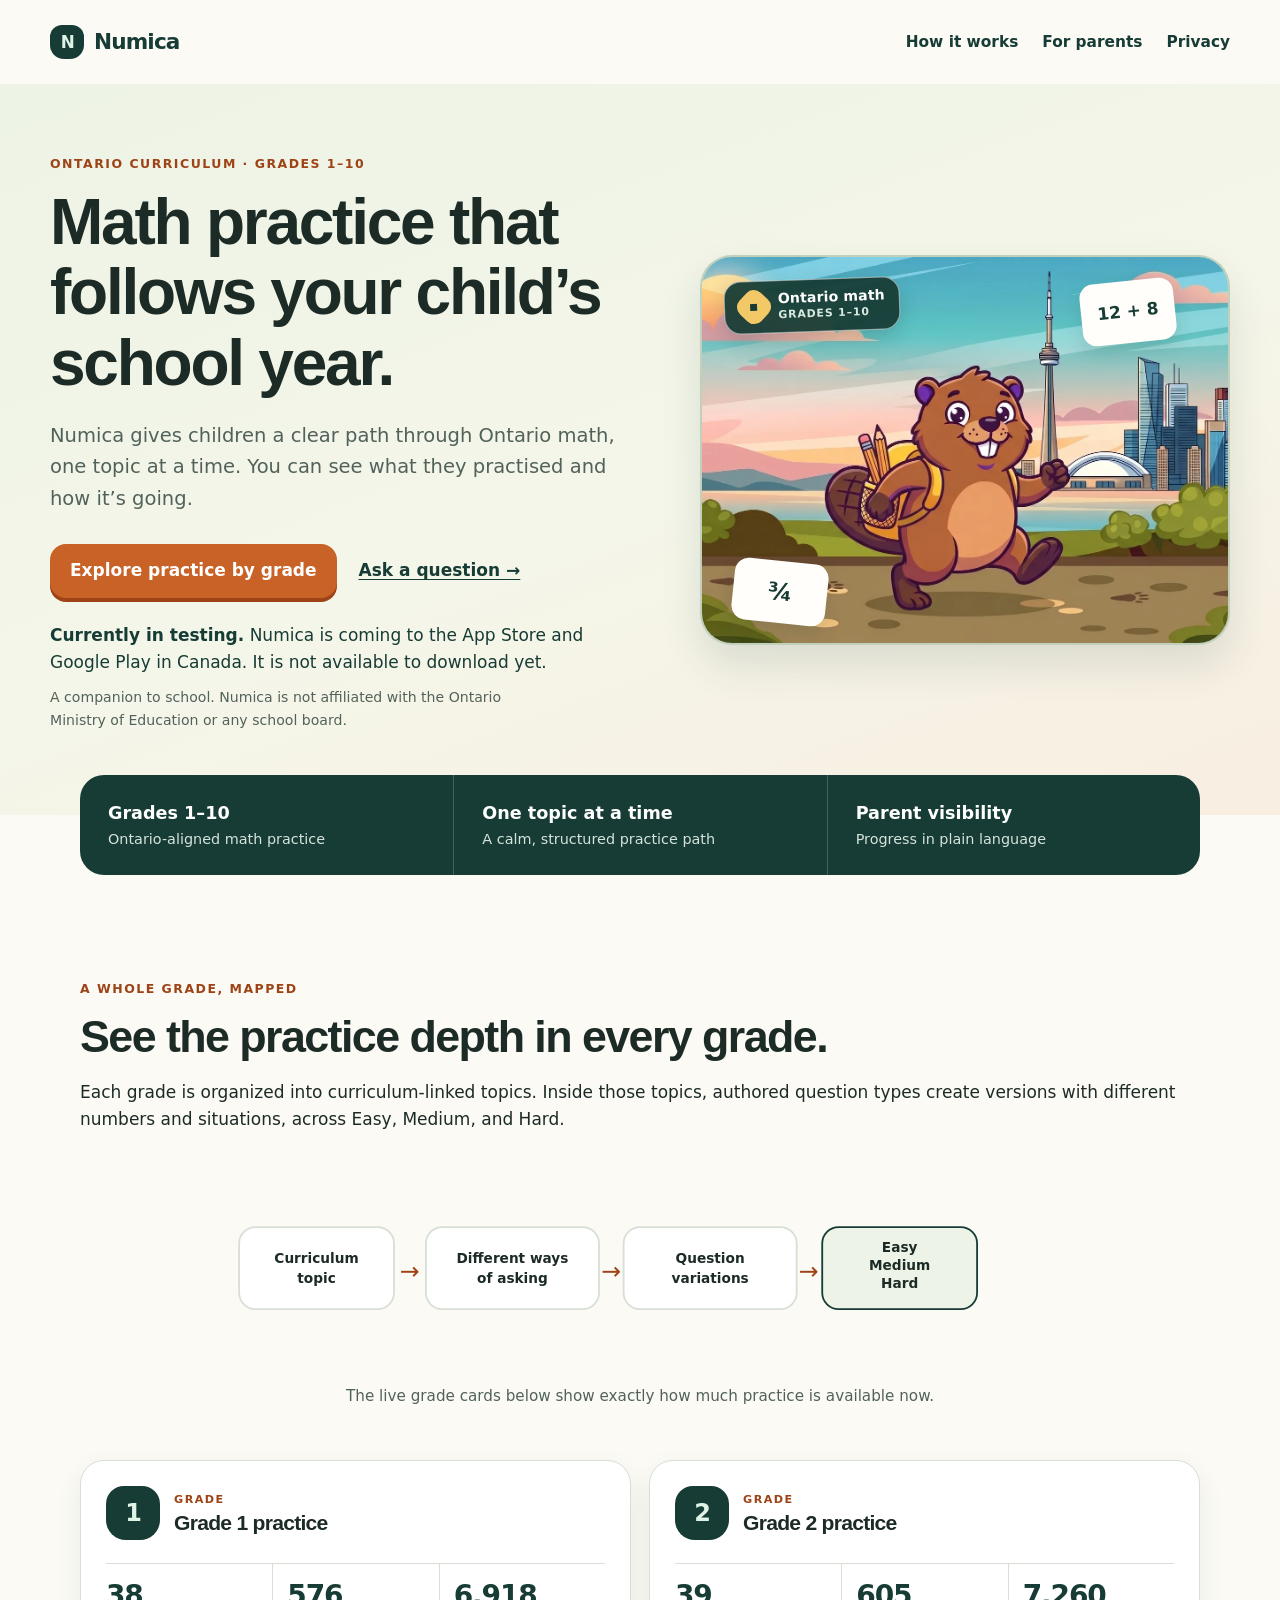
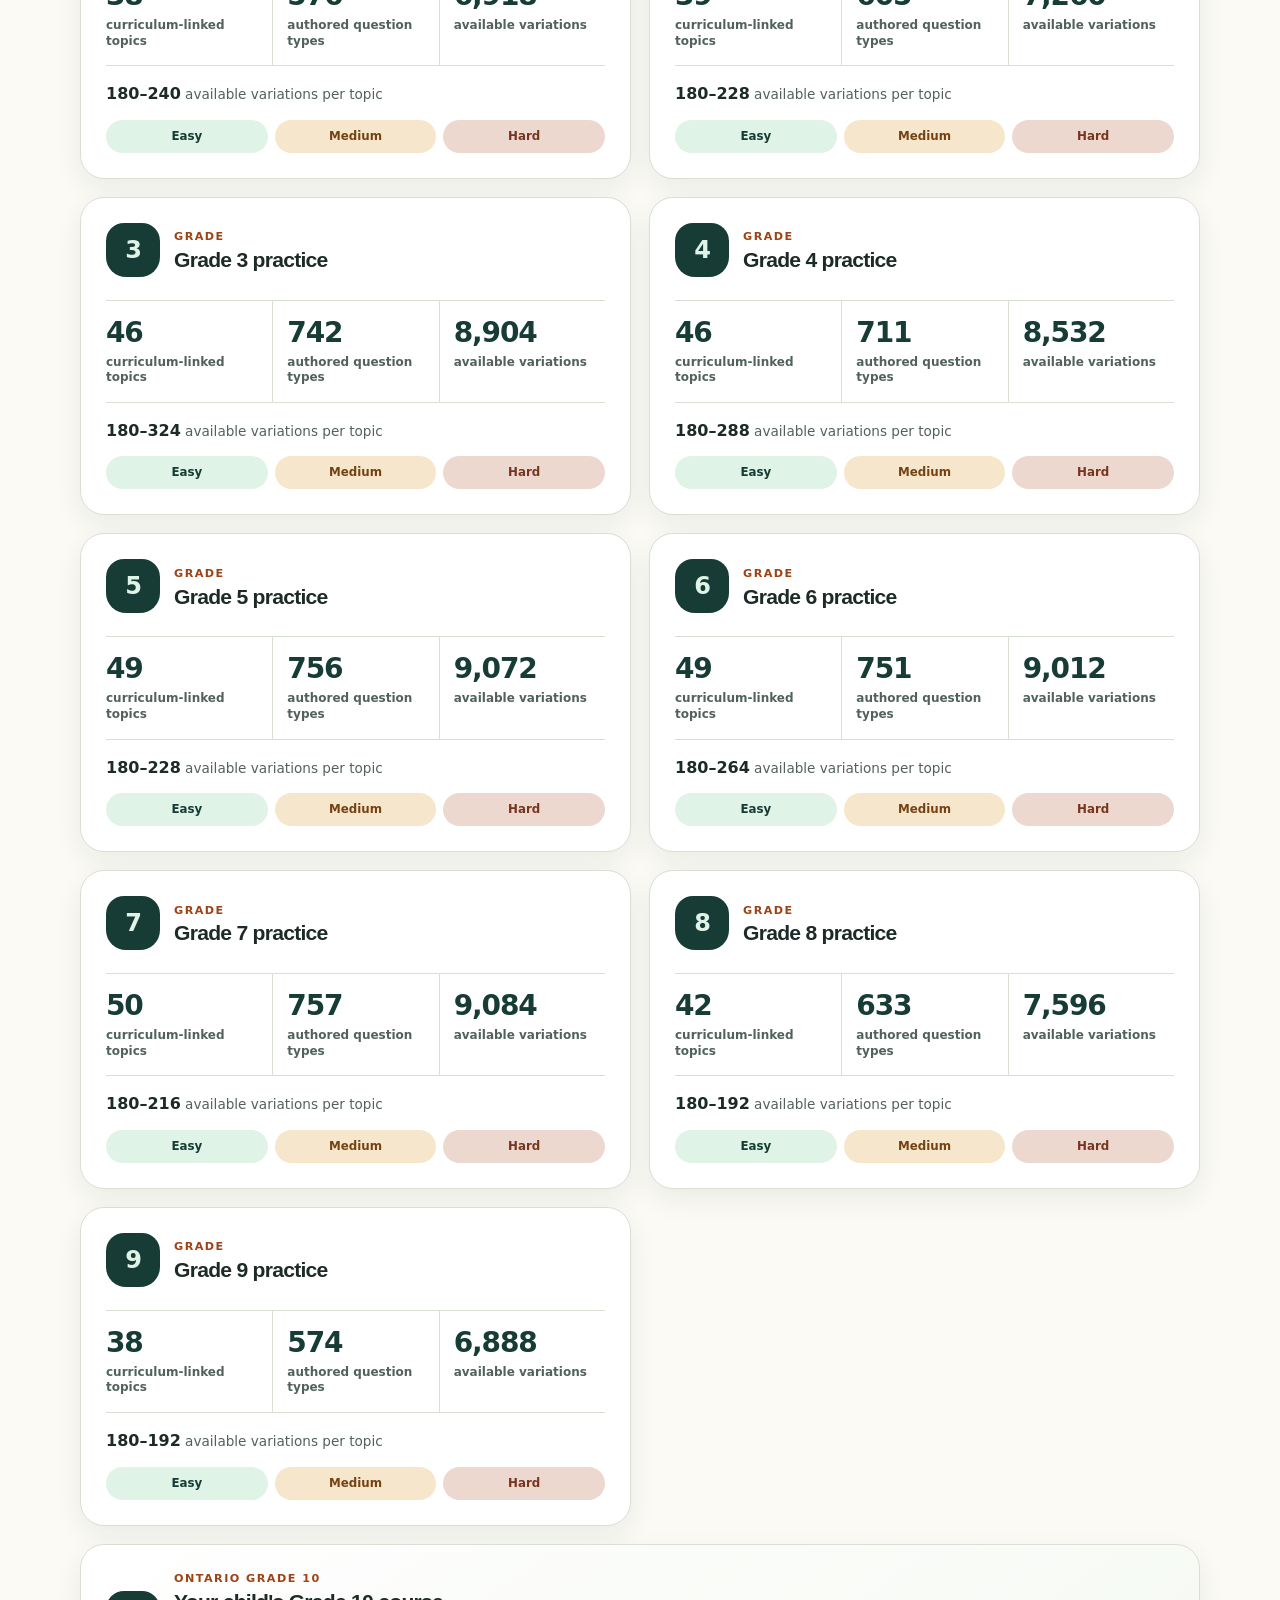
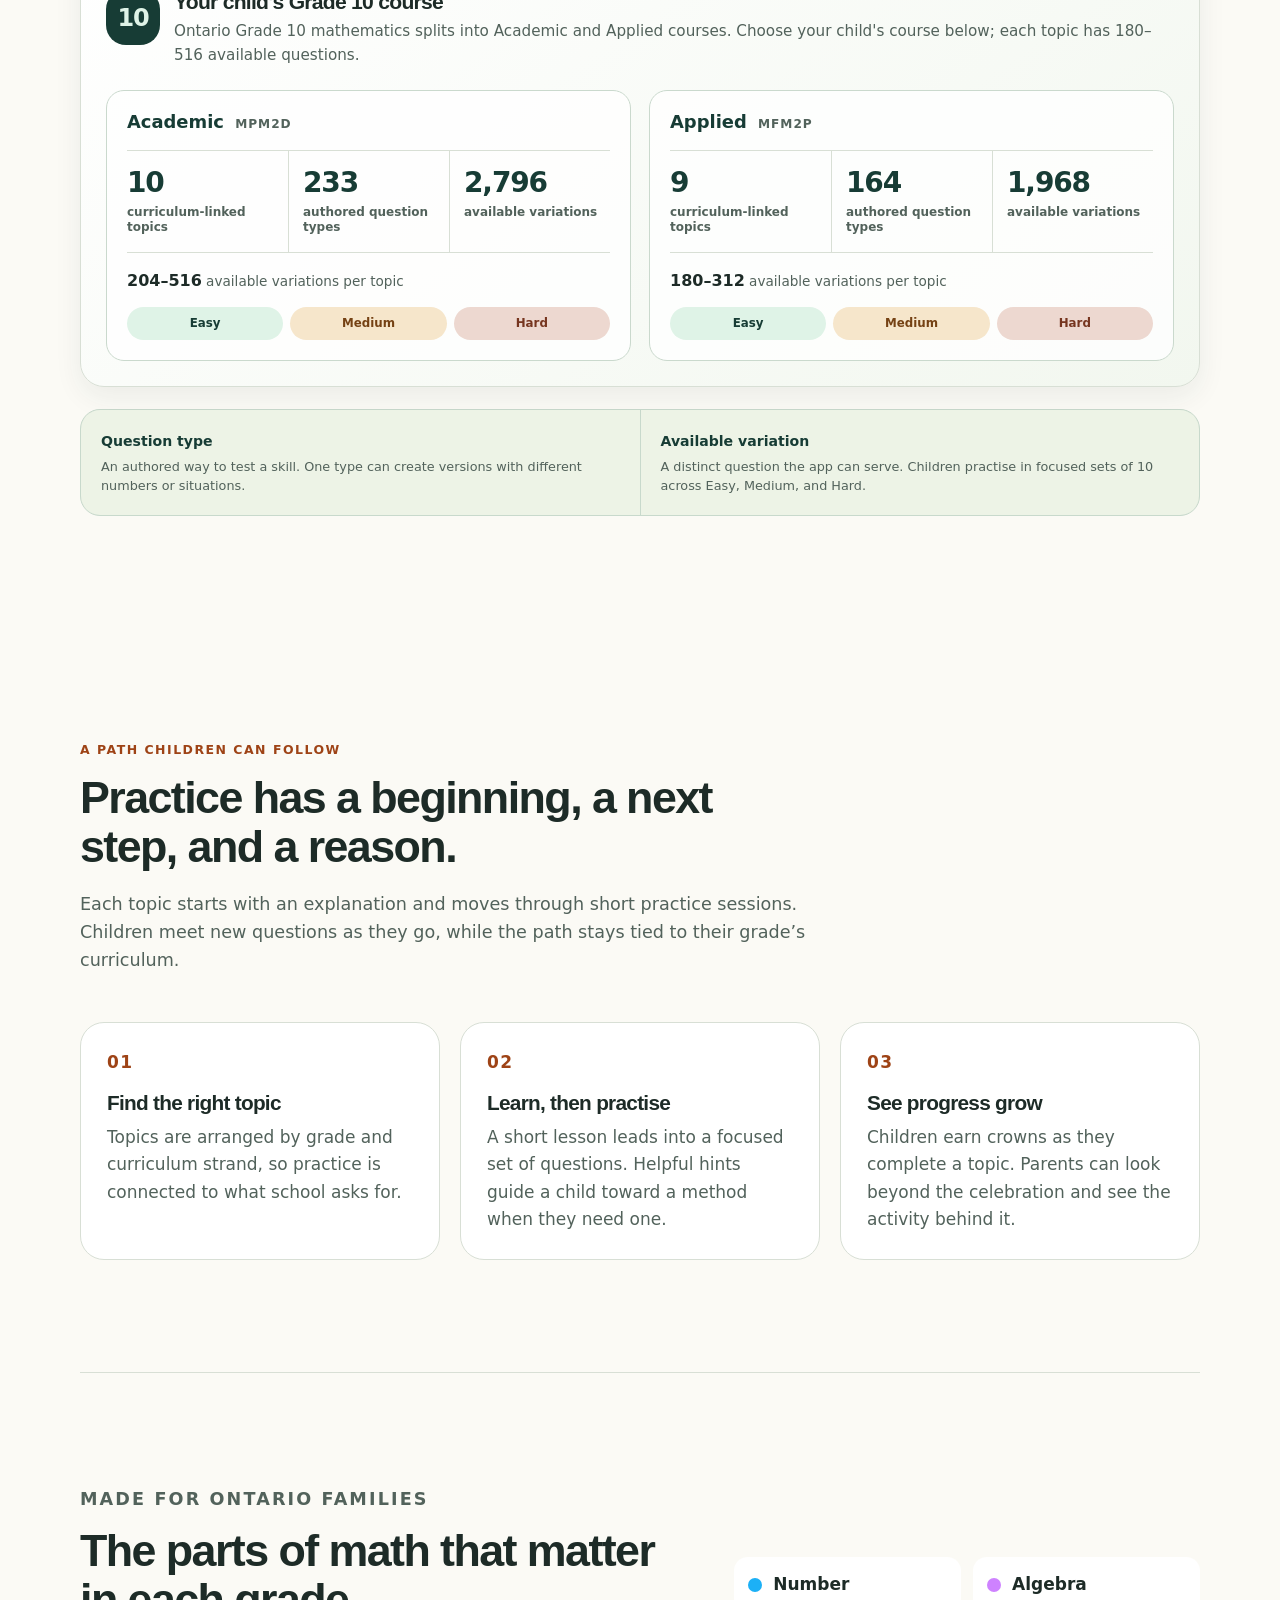
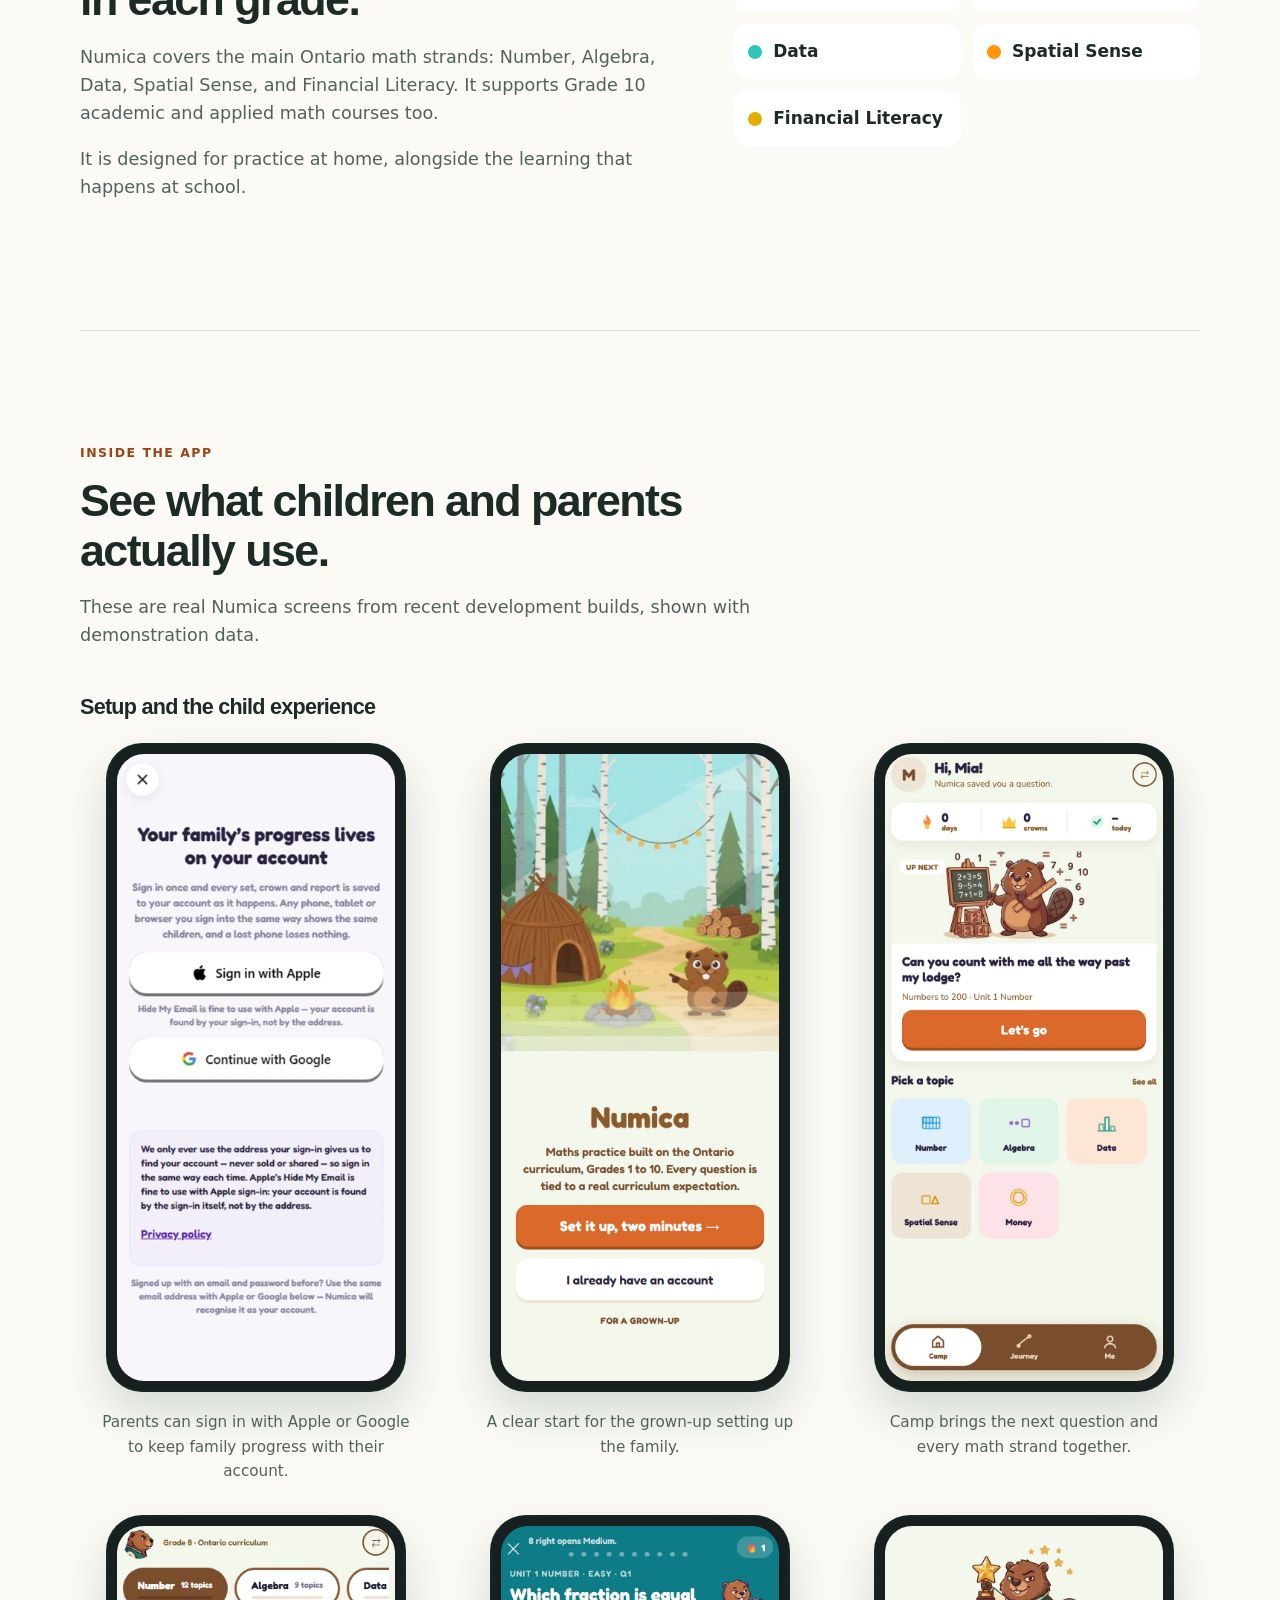
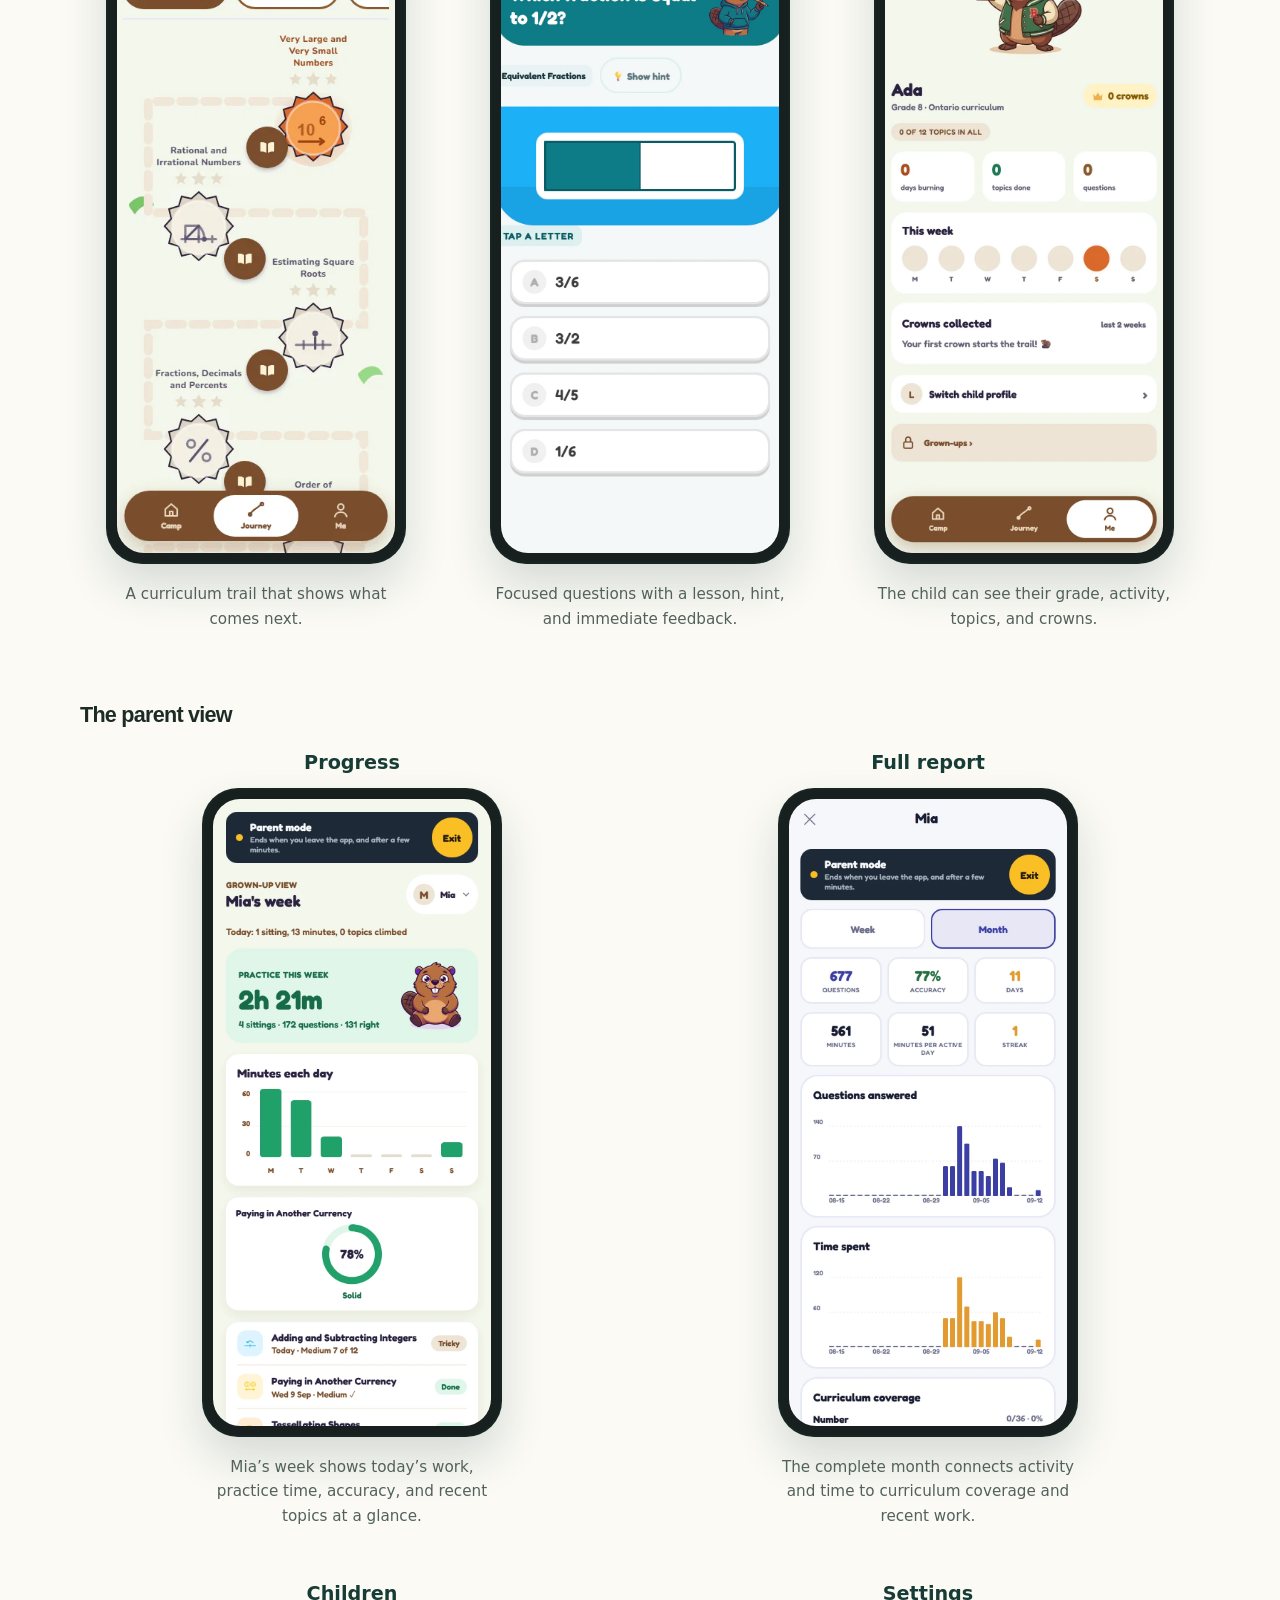
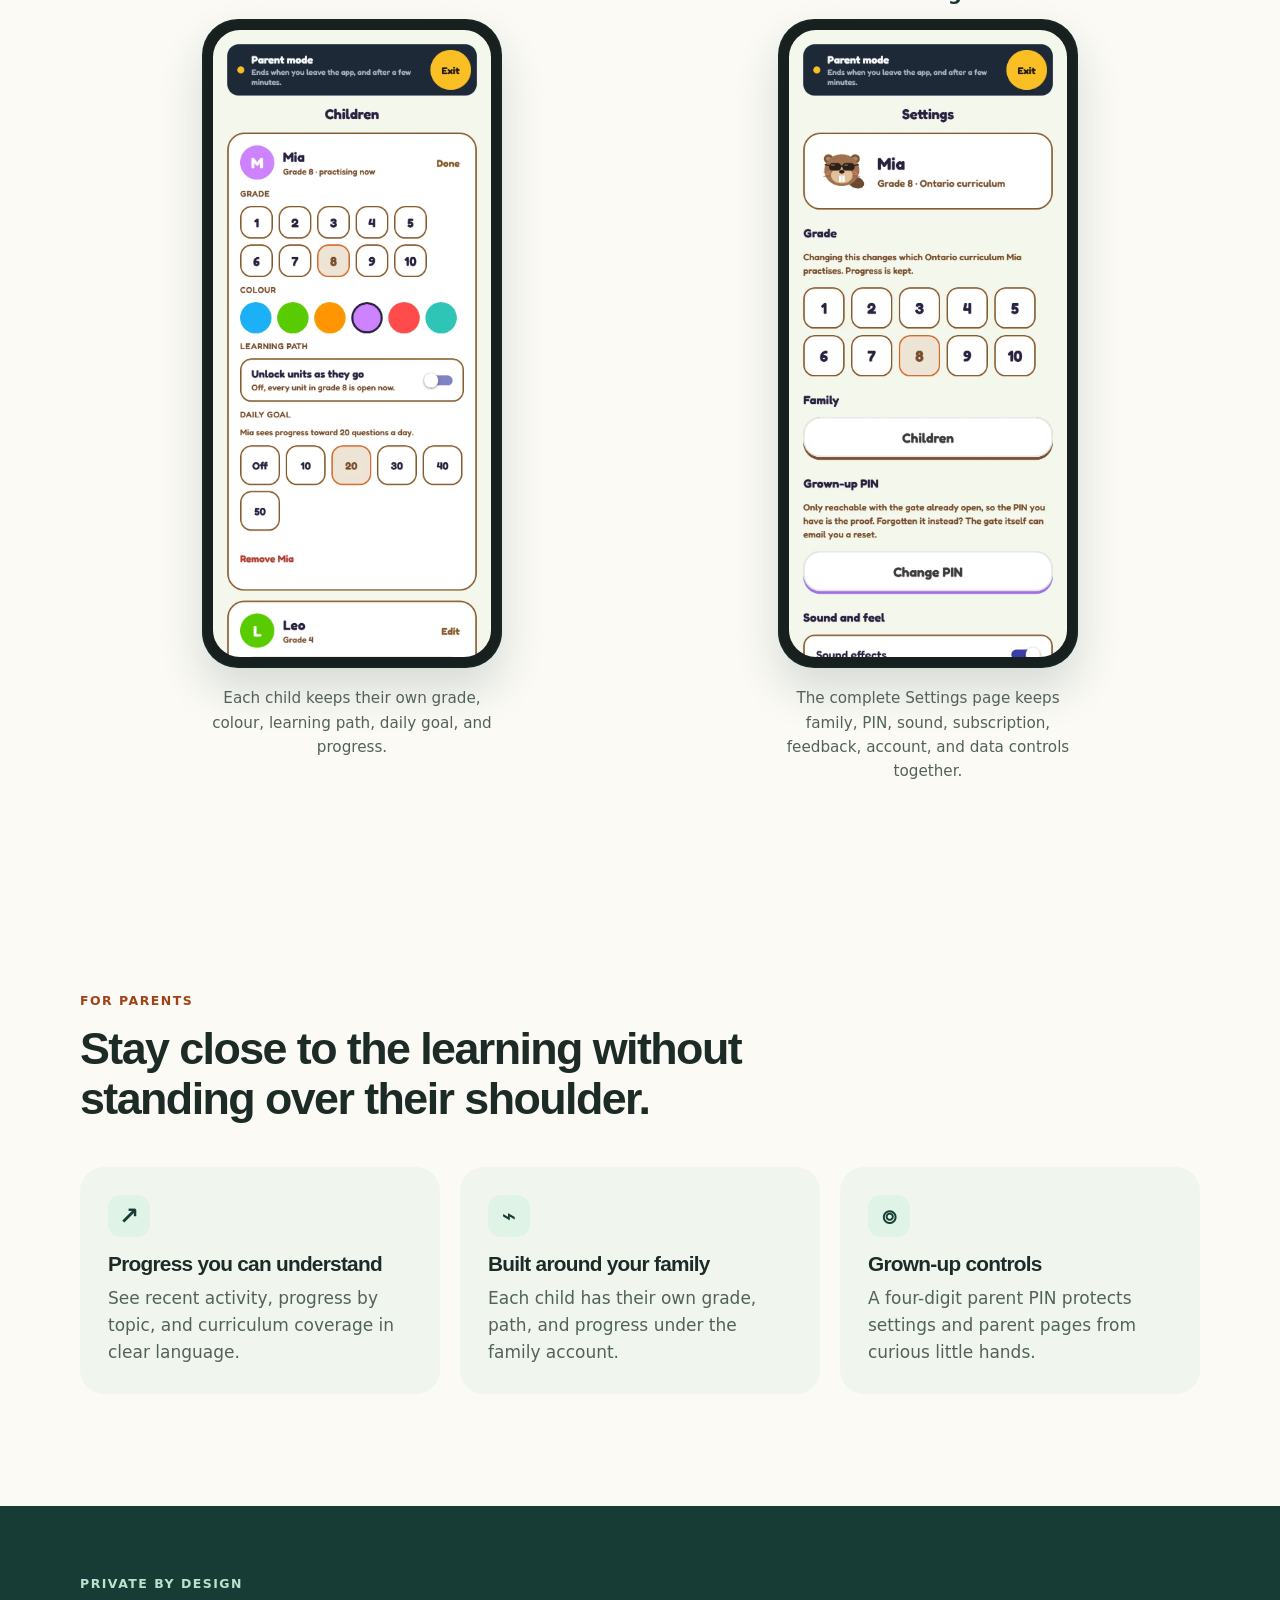
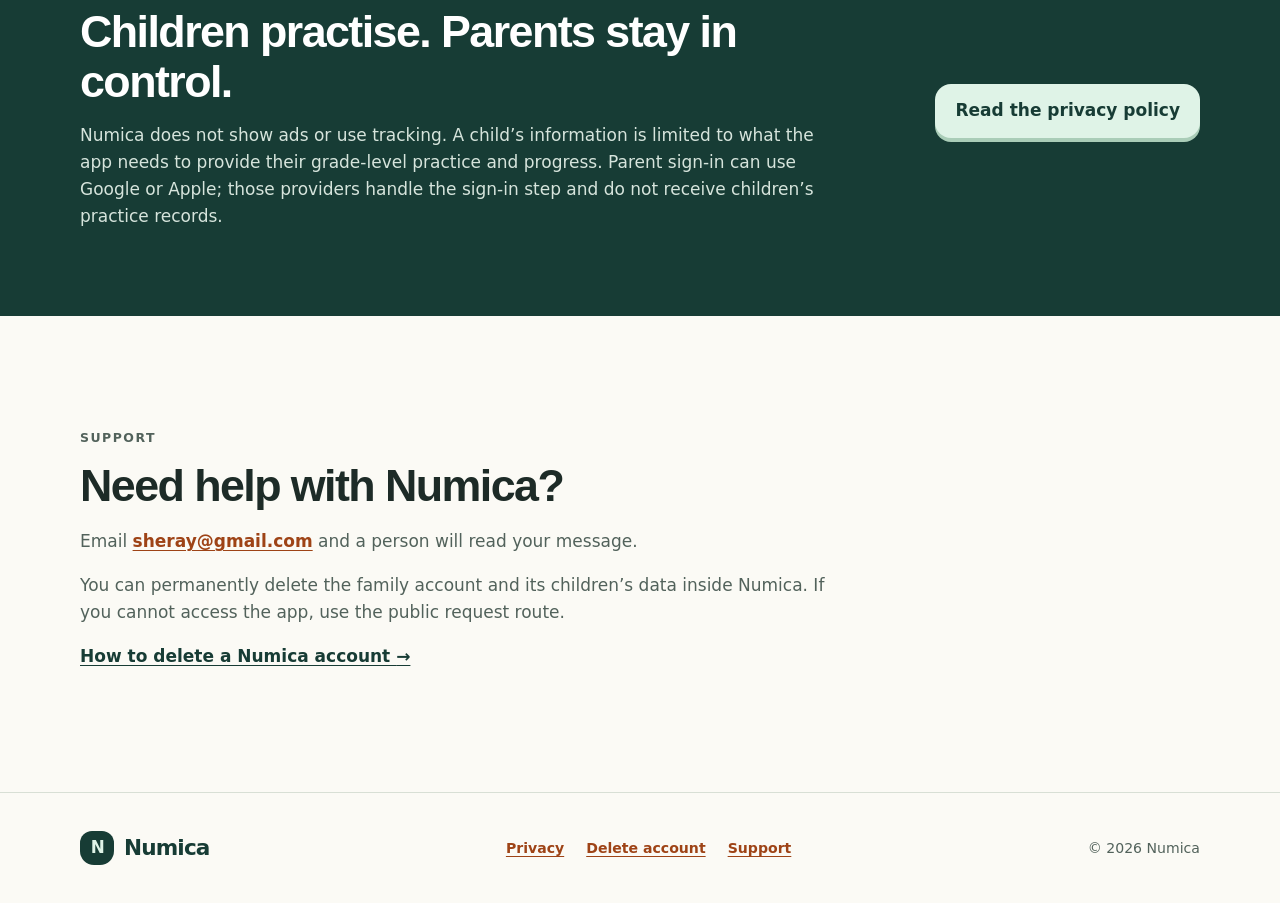
==== commit aa706e23: "docs: say payments are live on the privacy and delete-account pages; math wording and testing status" ====
--- a/index.html
+++ b/index.html
@@ -3,8 +3,8 @@
 <head>
   <meta charset="utf-8">
   <meta name="viewport" content="width=device-width, initial-scale=1">
-  <meta name="description" content="Numica is Ontario-curriculum-aligned maths practice for children in Grades 1 to 10, with clear progress for parents.">
-  <title>Numica | Ontario maths practice for Grades 1–10</title>
+  <meta name="description" content="Numica is Ontario-curriculum-aligned math practice for children in Grades 1 to 10, with clear progress for parents.">
+  <title>Numica | Ontario math practice for Grades 1–10</title>
   <link rel="stylesheet" href="./styles.css">
 </head>
 <body>
@@ -17,10 +17,10 @@
     <section class="hero">
       <div class="hero-copy">
         <p class="eyebrow">Ontario curriculum · Grades 1–10</p>
-        <h1>Maths practice that follows your child’s school year.</h1>
-        <p class="lede">Numica gives children a clear path through Ontario maths, one topic at a time. You can see what they practised and how it’s going.</p>
+        <h1>Math practice that follows your child’s school year.</h1>
+        <p class="lede">Numica gives children a clear path through Ontario math, one topic at a time. You can see what they practised and how it’s going.</p>
         <div class="hero-actions"><a class="button" href="#practice-depth">Explore practice by grade</a><a class="text-link" href="mailto:sheray@gmail.com">Ask a question <span aria-hidden="true">→</span></a></div>
-        <p class="availability"><strong>Currently in development.</strong> Numica is not yet for sale or available in app stores.</p>
+        <p class="availability"><strong>Currently in testing.</strong> Numica is coming to the App Store and Google Play in Canada. It is not available to download yet.</p>
         <p class="quiet">A companion to school. Numica is not affiliated with the Ontario Ministry of Education or any school board.</p>
       </div>
       <div class="hero-art">
@@ -29,7 +29,7 @@
         <div class="math-card card-one" aria-hidden="true">12 + 8</div><div class="math-card card-two" aria-hidden="true">¾</div>
       </div>
     </section>
-    <section class="proof" aria-label="What Numica offers"><article><strong>Grades 1–10</strong><span>Ontario-aligned maths practice</span></article><article><strong>One topic at a time</strong><span>A calm, structured practice path</span></article><article><strong>Parent visibility</strong><span>Progress in plain language</span></article></section>
+    <section class="proof" aria-label="What Numica offers"><article><strong>Grades 1–10</strong><span>Ontario-aligned math practice</span></article><article><strong>One topic at a time</strong><span>A calm, structured practice path</span></article><article><strong>Parent visibility</strong><span>Progress in plain language</span></article></section>
     <!-- practice-depth:start -->
     <section class="practice-depth" id="practice-depth" aria-labelledby="practice-depth-title">
       <div class="practice-depth-heading">
@@ -72,7 +72,7 @@
       <div class="section-heading"><p class="eyebrow">A path children can follow</p><h2>Practice has a beginning, a next step, and a reason.</h2><p>Each topic starts with an explanation and moves through short practice sessions. Children meet new questions as they go, while the path stays tied to their grade’s curriculum.</p></div>
       <ol class="steps"><li><span class="step-number">01</span><h3>Find the right topic</h3><p>Topics are arranged by grade and curriculum strand, so practice is connected to what school asks for.</p></li><li><span class="step-number">02</span><h3>Learn, then practise</h3><p>A short lesson leads into a focused set of questions. Helpful hints guide a child toward a method when they need one.</p></li><li><span class="step-number">03</span><h3>See progress grow</h3><p>Children earn crowns as they complete a topic. Parents can look beyond the celebration and see the activity behind it.</p></li></ol>
     </section>
-    <section class="curriculum"><div><p class="eyebrow">Made for Ontario families</p><h2>The parts of maths that matter in each grade.</h2><p>Numica covers the main Ontario maths strands: Number, Algebra, Data, Spatial Sense, and Financial Literacy. It supports Grade 10 academic and applied maths courses too.</p><p>It is designed for practice at home, alongside the learning that happens at school.</p></div><ul class="strand-list" aria-label="Ontario mathematics strands"><li><span class="dot number"></span>Number</li><li><span class="dot algebra"></span>Algebra</li><li><span class="dot data"></span>Data</li><li><span class="dot spatial"></span>Spatial Sense</li><li><span class="dot money"></span>Financial Literacy</li></ul></section>
+    <section class="curriculum"><div><p class="eyebrow">Made for Ontario families</p><h2>The parts of math that matter in each grade.</h2><p>Numica covers the main Ontario math strands: Number, Algebra, Data, Spatial Sense, and Financial Literacy. It supports Grade 10 academic and applied math courses too.</p><p>It is designed for practice at home, alongside the learning that happens at school.</p></div><ul class="strand-list" aria-label="Ontario mathematics strands"><li><span class="dot number"></span>Number</li><li><span class="dot algebra"></span>Algebra</li><li><span class="dot data"></span>Data</li><li><span class="dot spatial"></span>Spatial Sense</li><li><span class="dot money"></span>Financial Literacy</li></ul></section>
     <section class="section showcase" aria-labelledby="inside-title">
       <div class="section-heading"><p class="eyebrow">Inside the app</p><h2 id="inside-title">See what children and parents actually use.</h2><p>These are real Numica screens from recent development builds, shown with demonstration data.</p></div>
       <div class="gallery-group" aria-labelledby="child-screens-title">
@@ -80,8 +80,8 @@
         <div class="screenshots">
           <figure><div class="phone-frame"><img src="./assets/screenshots/sign-in.webp" width="780" height="1688" loading="lazy" alt="Numica sign-in screen offering Sign in with Apple and Continue with Google"></div><figcaption>Parents can sign in with Apple or Google to keep family progress with their account.</figcaption></figure>
           <figure><div class="phone-frame"><img src="./assets/screenshots/welcome.webp" width="780" height="1688" loading="lazy" alt="Numica welcome screen showing the forest camp and account setup choices"></div><figcaption>A clear start for the grown-up setting up the family.</figcaption></figure>
-          <figure><div class="phone-frame"><img src="./assets/screenshots/camp.webp" width="780" height="1688" loading="lazy" alt="Child Camp screen showing the next Grade 2 topic and Ontario maths strands"></div><figcaption>Camp brings the next question and every maths strand together.</figcaption></figure>
-          <figure><div class="phone-frame"><img src="./assets/screenshots/journey.webp" width="390" height="844" loading="lazy" alt="Grade 8 Journey screen showing a trail of Ontario maths topics"></div><figcaption>A curriculum trail that shows what comes next.</figcaption></figure>
+          <figure><div class="phone-frame"><img src="./assets/screenshots/camp.webp" width="780" height="1688" loading="lazy" alt="Child Camp screen showing the next Grade 2 topic and Ontario math strands"></div><figcaption>Camp brings the next question and every math strand together.</figcaption></figure>
+          <figure><div class="phone-frame"><img src="./assets/screenshots/journey.webp" width="390" height="844" loading="lazy" alt="Grade 8 Journey screen showing a trail of Ontario math topics"></div><figcaption>A curriculum trail that shows what comes next.</figcaption></figure>
           <figure><div class="phone-frame"><img src="./assets/screenshots/practice.webp" width="780" height="1688" loading="lazy" alt="Numica practice screen asking an equivalent fractions question with four answer choices"></div><figcaption>Focused questions with a lesson, hint, and immediate feedback.</figcaption></figure>
           <figure><div class="phone-frame"><img src="./assets/screenshots/profile.webp" width="780" height="1688" loading="lazy" alt="Child profile showing grade, crowns, topics, activity, and profile switching"></div><figcaption>The child can see their grade, activity, topics, and crowns.</figcaption></figure>
         </div>
--- a/styles.css
+++ b/styles.css
@@ -37,5 +37,5 @@
 .support-section { padding-bottom:104px;max-width:760px;margin-left:max(20px,calc((100% - 1120px)/2)); }.support-section p { color:var(--muted); }.support-section strong { color:var(--ink); }.site-footer { padding:38px max(20px,calc((100% - 1120px)/2)); border-top:1px solid var(--line);display:flex;align-items:center;justify-content:space-between;gap:22px;color:var(--muted);font-size:.88rem; }.site-footer div { display:flex;gap:22px; }.site-footer p { margin:0; }
 .error-page { min-height:100vh;background:linear-gradient(155deg,var(--moss),#f8eee1); }.error-main { width:min(720px,calc(100% - 40px)); margin:9vh auto;padding:60px 0; }.error-main>p:last-child { margin-top:32px; }
 @media (max-width:760px) { body{font-size:16px}.site-header{min-height:70px;width:calc(100% - 32px)}nav{gap:14px}nav a{font-size:.85rem}.hero{min-height:0;padding:48px 20px 64px;grid-template-columns:1fr;gap:36px}.hero-art{height:290px;max-width:520px;width:100%;margin:auto}.proof{grid-template-columns:1fr;margin-top:-28px;width:calc(100% - 32px)}.proof article{padding:18px 20px}.proof article+article{border-left:0;border-top:1px solid rgba(255,255,255,.2)}.practice-depth{width:calc(100% - 32px);padding:72px 0}.practice-depth-heading{margin-bottom:24px}.grade-practice-grid,.course-grid,.practice-definitions{grid-template-columns:1fr}.grade-ten-card{grid-column:auto}.section,.curriculum,.support-section{width:calc(100% - 32px);padding:72px 0}.steps,.parent-grid{grid-template-columns:1fr;margin-top:32px}.curriculum{grid-template-columns:1fr;gap:28px}.strand-list{grid-template-columns:1fr 1fr}.screenshots{display:flex;overflow-x:auto;scroll-snap-type:x mandatory;gap:18px;padding:8px 4px 30px}.screenshots figure{flex:0 0 min(82vw,300px);scroll-snap-align:center}.parent-screenshots{display:grid;grid-template-columns:1fr;overflow:visible;scroll-snap-type:none;padding:8px 0 30px}.parent-screen-column{gap:42px}.parent-screenshots figure{width:100%;max-width:360px;margin-inline:auto}.phone-frame{box-shadow:0 14px 28px rgba(23,60,53,.14)}.privacy-callout{padding:54px 20px;display:block}.privacy-callout .button{margin-top:10px}.site-footer{padding:28px 16px;display:grid;grid-template-columns:1fr 1fr}.site-footer p{grid-column:1/-1}.site-footer div{justify-content:flex-end;gap:14px}.support-section{margin-left:auto} }
-@media (max-width:390px) { nav a:nth-child(2){display:none}.strand-list{grid-template-columns:1fr}.site-footer{display:block}.site-footer div{margin:18px 0}.hero-actions{align-items:flex-start;flex-direction:column;gap:20px}.practice-metrics{grid-template-columns:1fr}.grade-practice-card>header{flex-direction:column}.grade-number{margin-bottom:4px} }
+@media (max-width:390px) { nav a:nth-child(2){display:none}.strand-list{grid-template-columns:1fr}.site-footer{display:block}.site-footer div{margin:18px 0}.hero-actions{align-items:flex-start;flex-direction:column;gap:20px}.practice-metrics{grid-template-columns:1fr}.grade-practice-card>header{flex-direction:column;align-items:flex-start}.grade-number{margin-bottom:4px}.practice-metric{padding:14px 0}.practice-metric+.practice-metric{padding-left:0;border-left:none;border-top:1px solid var(--line)} }
 @media (prefers-reduced-motion:reduce) { html{scroll-behavior:auto}.button:hover{transform:none}.parent-screenshots .phone-frame img{animation:none;object-position:center top} }
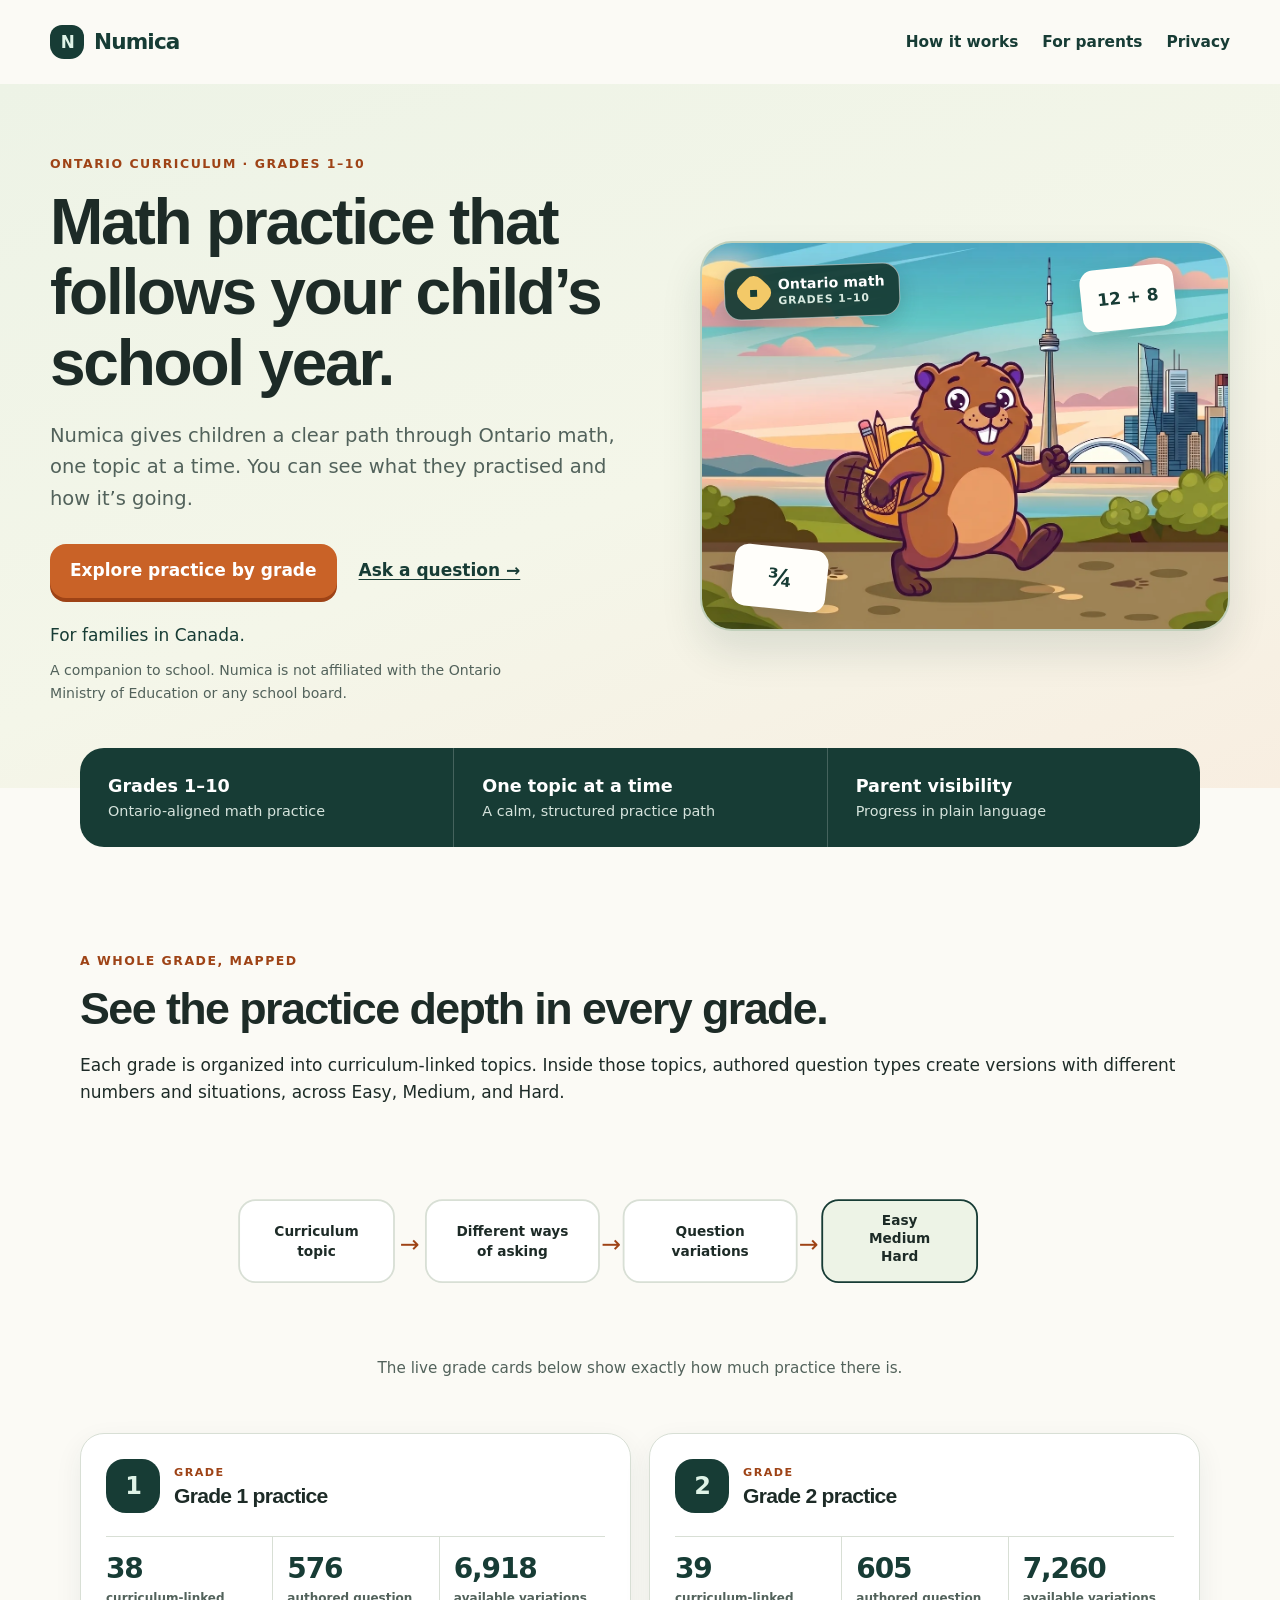
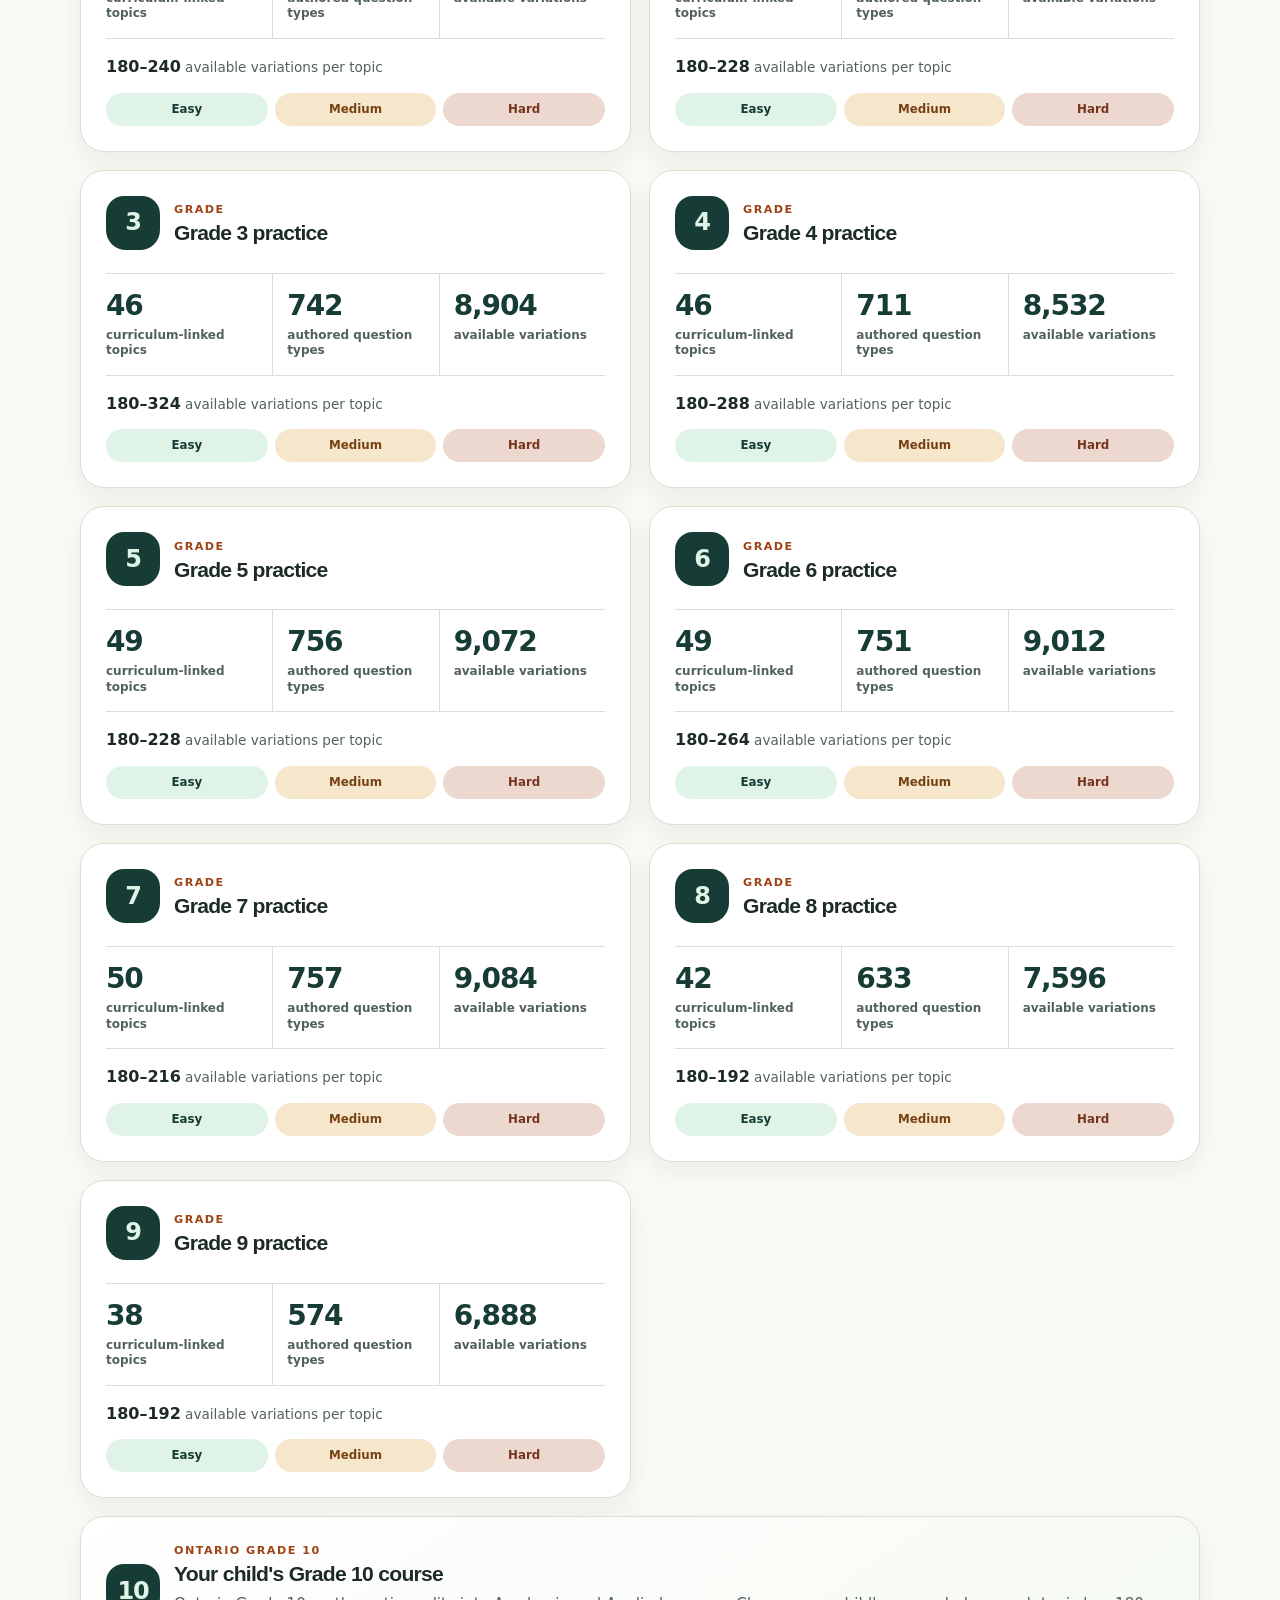
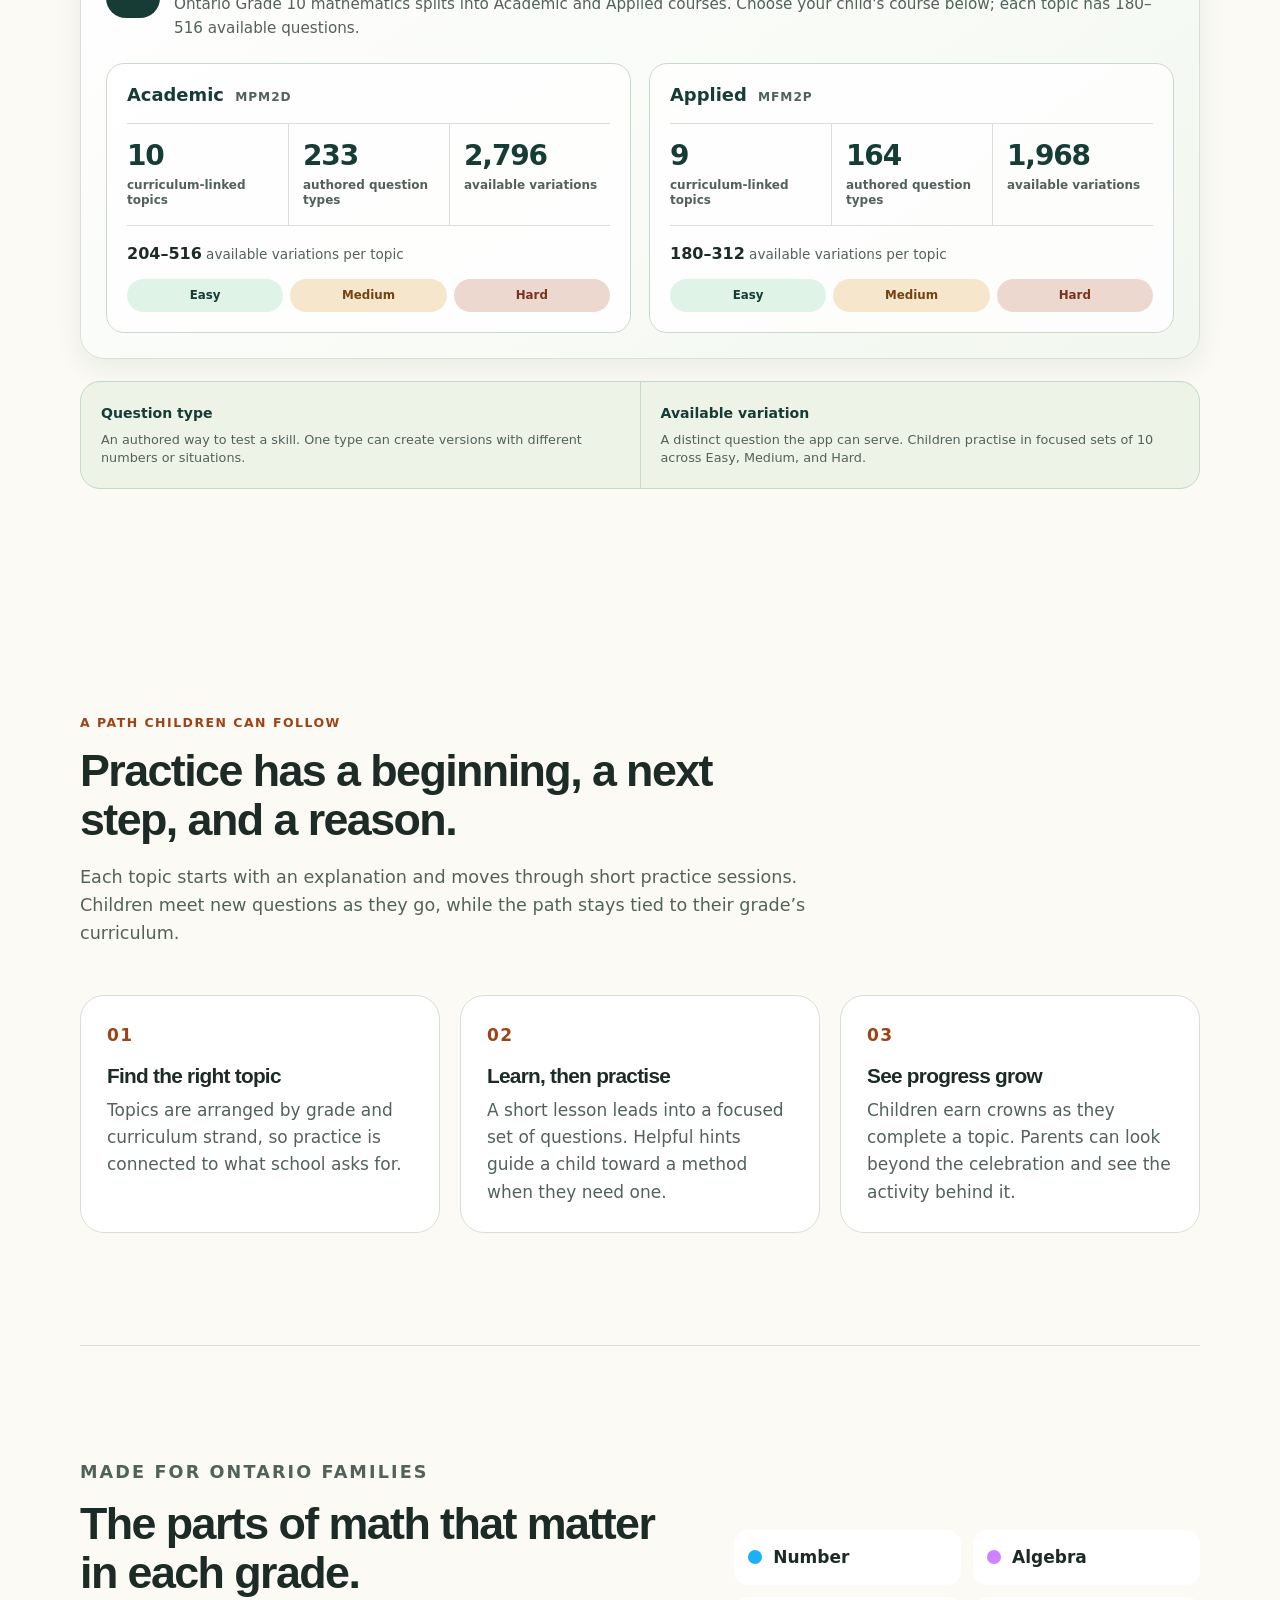
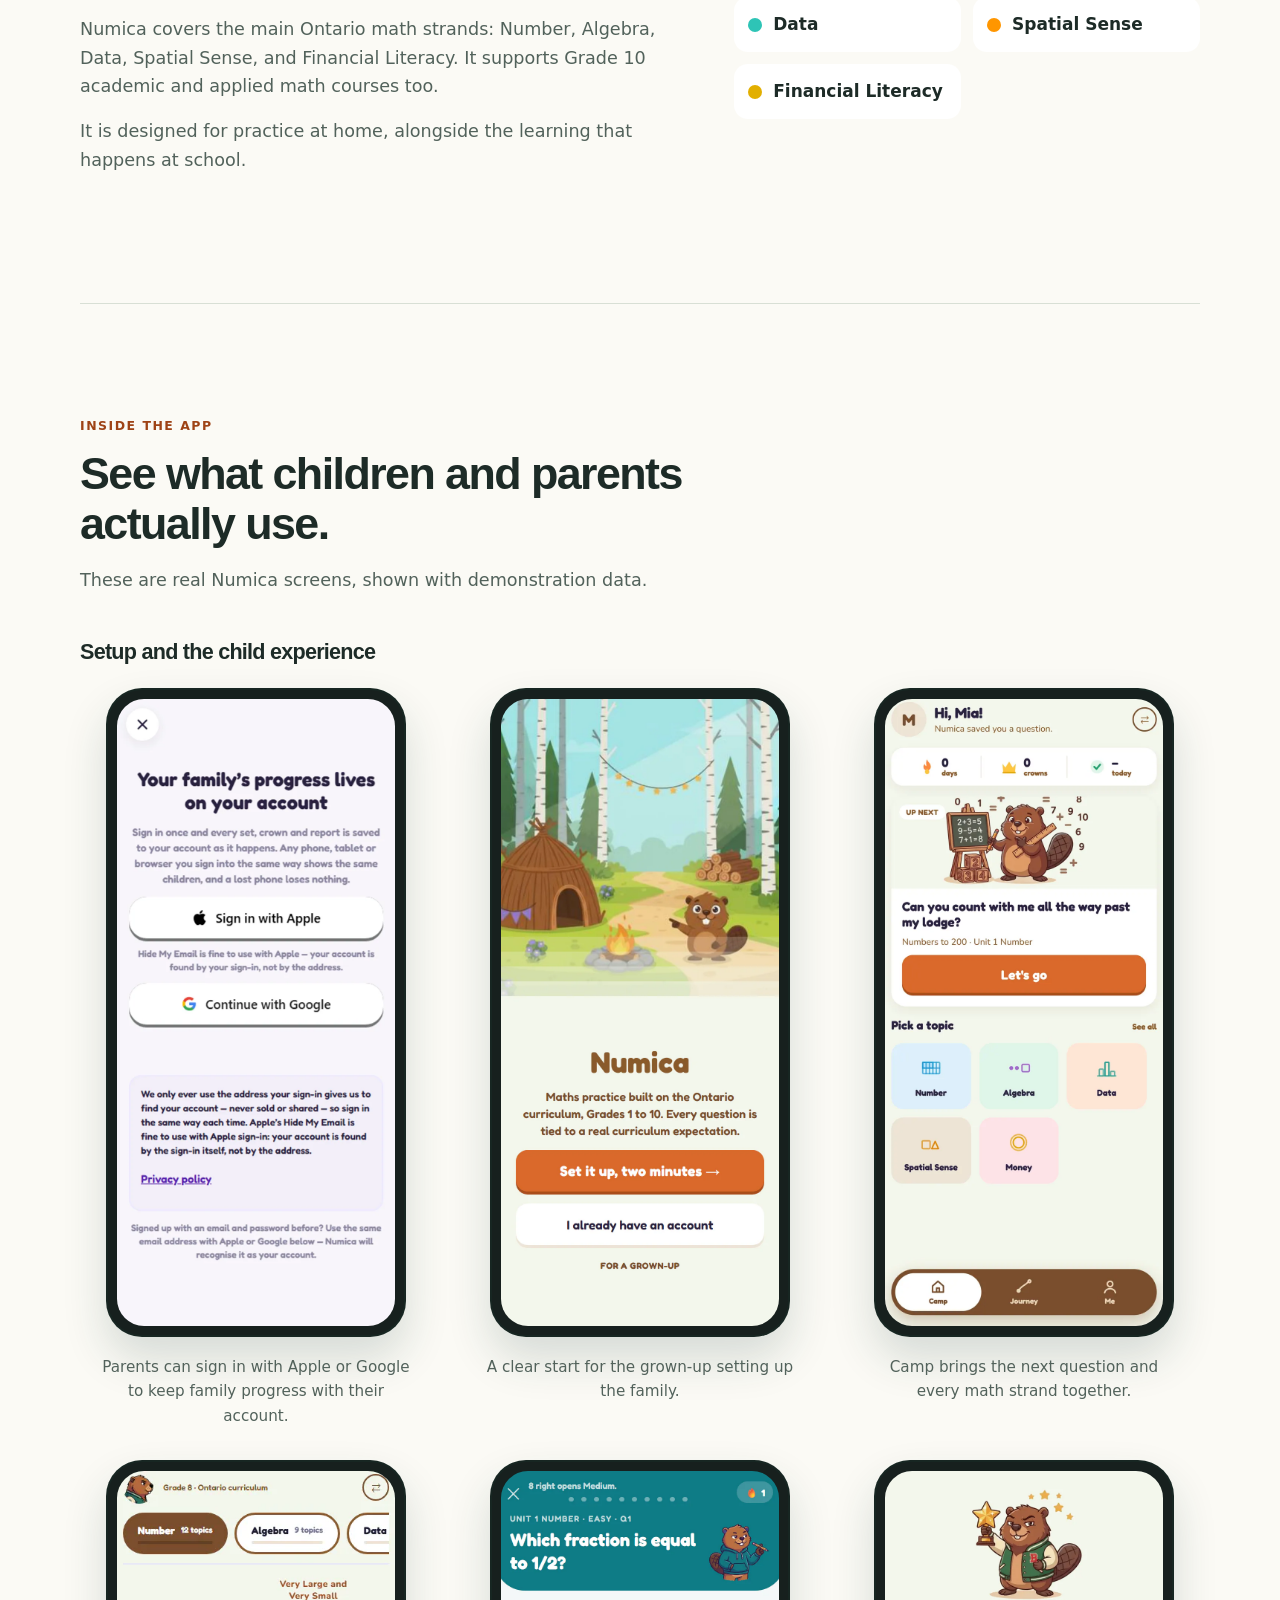
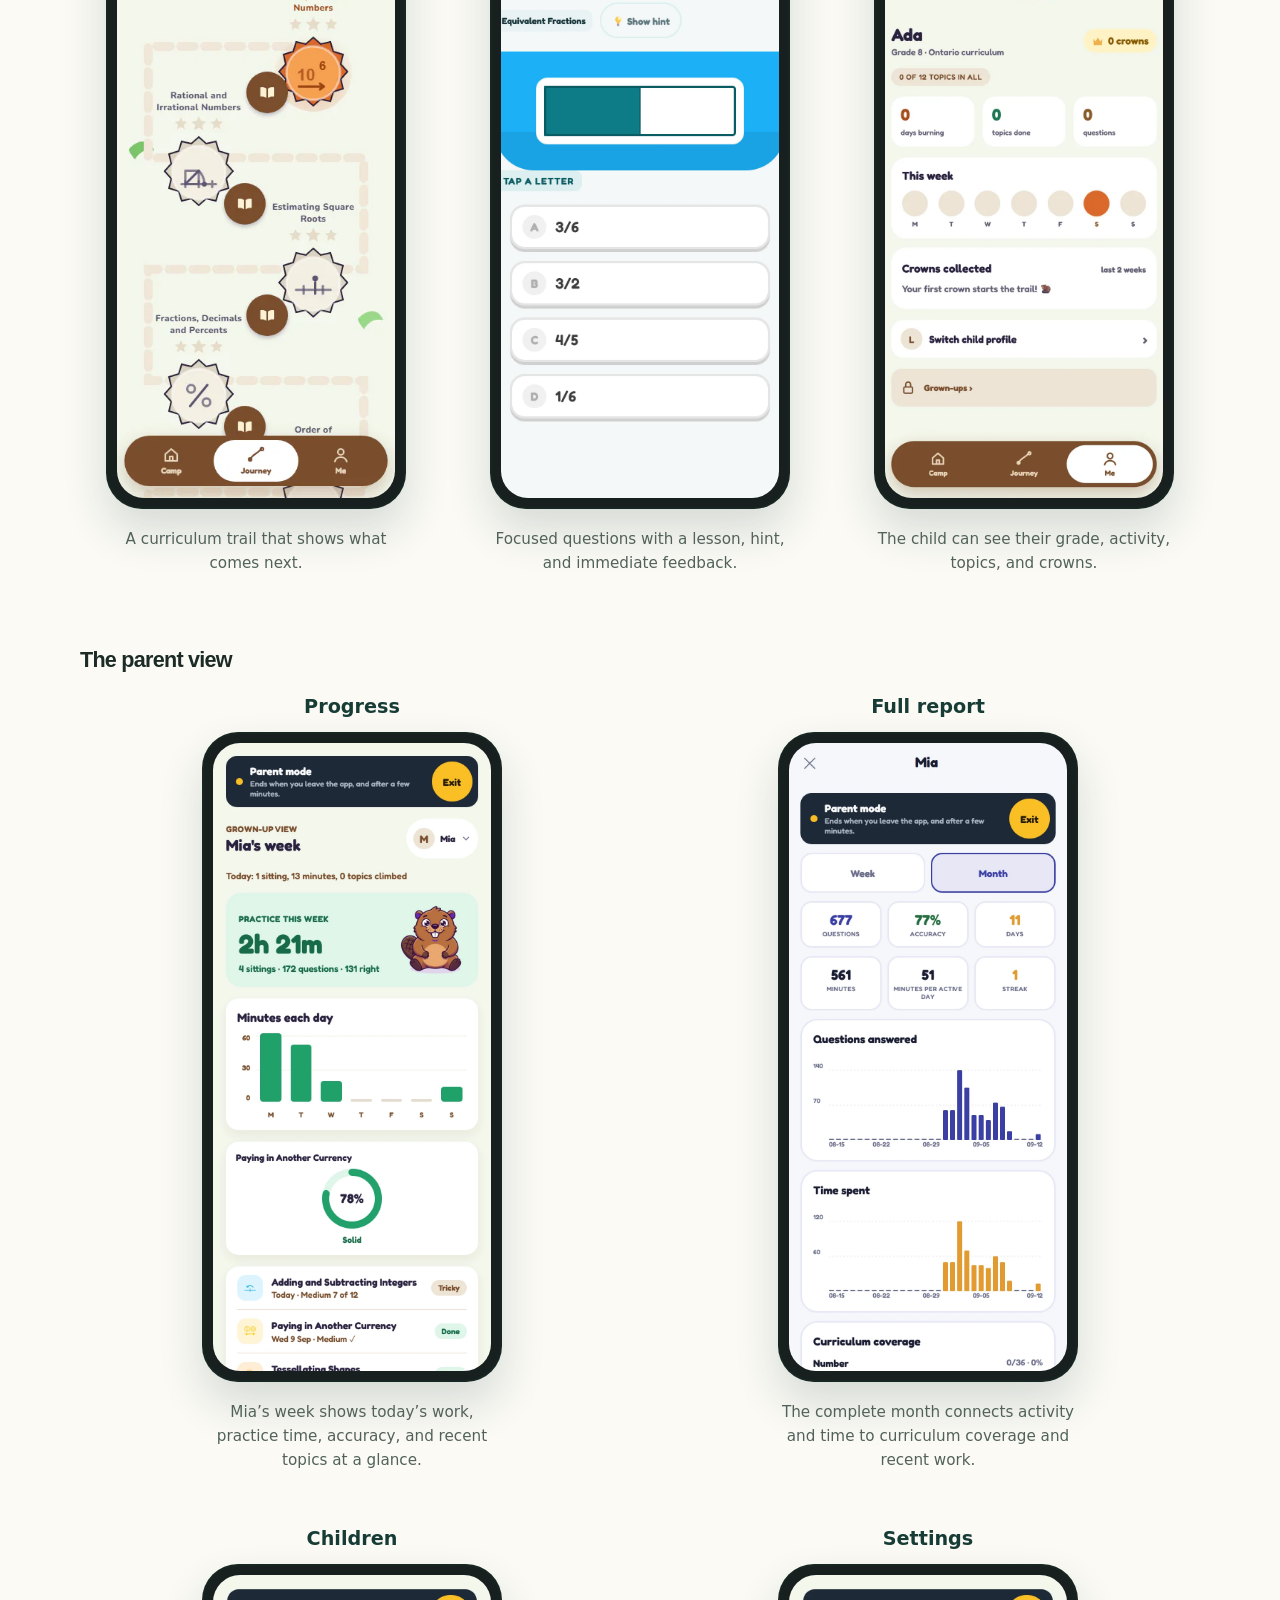
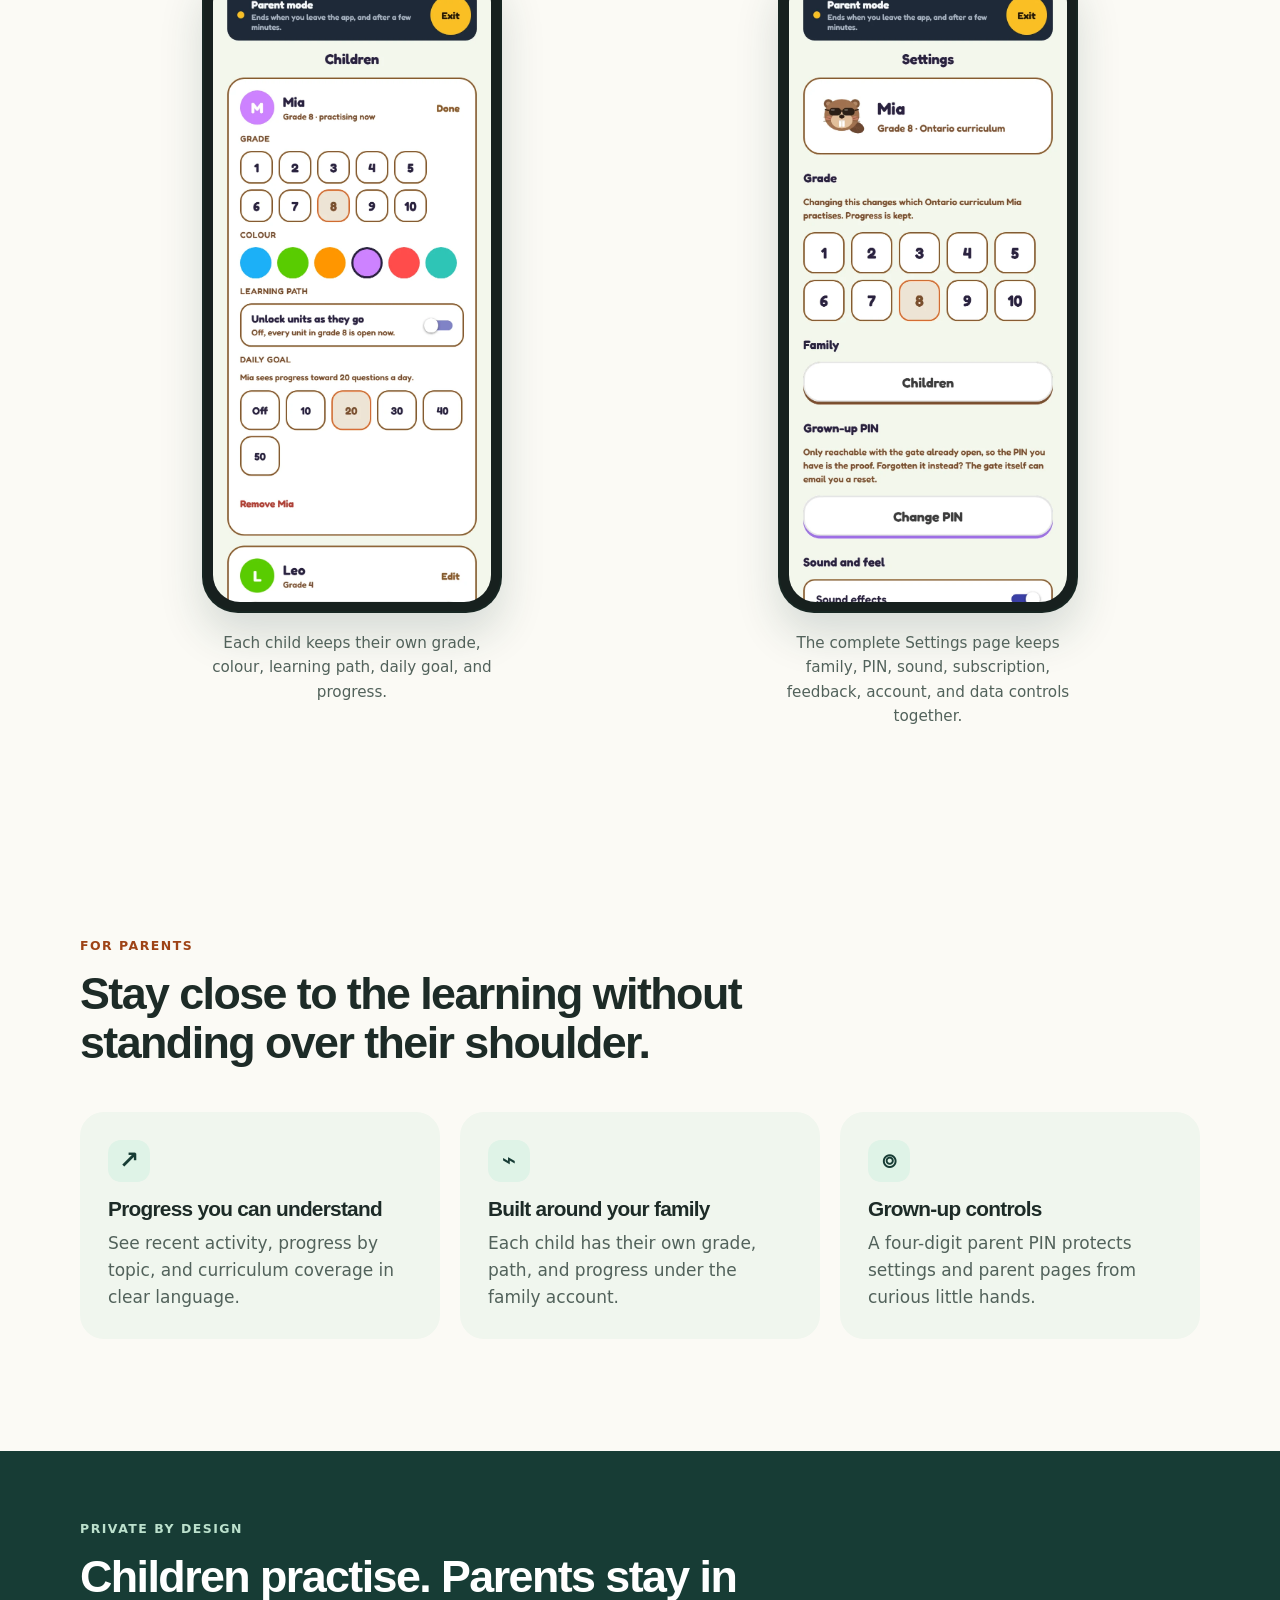
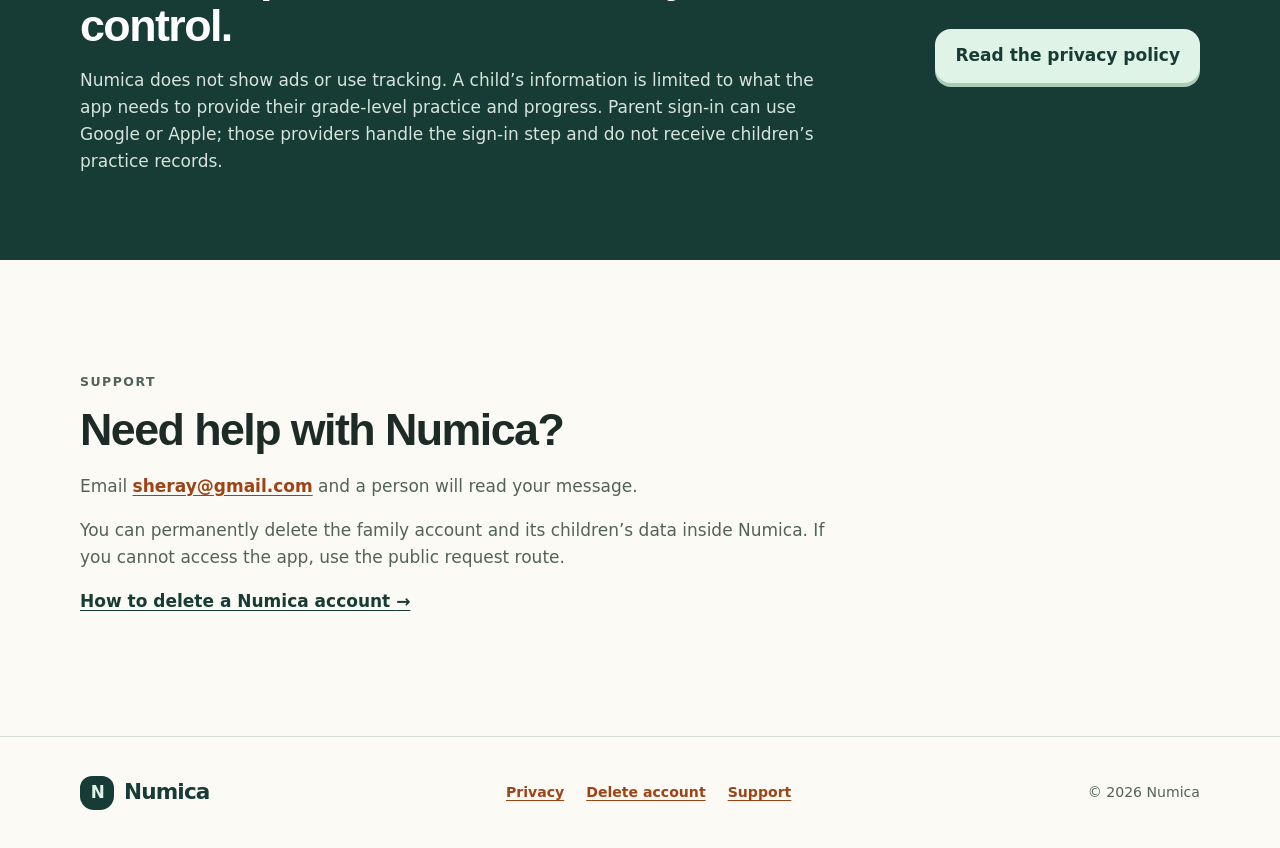
==== commit c0608a0c: "docs: site reads as a finished product — drop pre-launch wording, add 'For families in Canada.' Co-A" ====
--- a/index.html
+++ b/index.html
@@ -20,7 +20,7 @@
         <h1>Math practice that follows your child’s school year.</h1>
         <p class="lede">Numica gives children a clear path through Ontario math, one topic at a time. You can see what they practised and how it’s going.</p>
         <div class="hero-actions"><a class="button" href="#practice-depth">Explore practice by grade</a><a class="text-link" href="mailto:sheray@gmail.com">Ask a question <span aria-hidden="true">→</span></a></div>
-        <p class="availability"><strong>Currently in testing.</strong> Numica is coming to the App Store and Google Play in Canada. It is not available to download yet.</p>
+        <p class="audience">For families in Canada.</p>
         <p class="quiet">A companion to school. Numica is not affiliated with the Ontario Ministry of Education or any school board.</p>
       </div>
       <div class="hero-art">
@@ -48,7 +48,7 @@
           <text x="635" y="105" class="practice-overview-arrow" text-anchor="middle" dominant-baseline="middle">→</text>
           <g class="practice-overview-node practice-overview-tiers"><rect x="650" y="55" width="170" height="90" rx="18"></rect><text x="735" y="82" text-anchor="middle">Easy</text><text x="735" y="102" text-anchor="middle">Medium</text><text x="735" y="122" text-anchor="middle">Hard</text></g>
         </svg>
-        <figcaption>The live grade cards below show exactly how much practice is available now.</figcaption>
+        <figcaption>The live grade cards below show exactly how much practice there is.</figcaption>
       </figure>
       <div class="grade-practice-grid">
         <article class="grade-practice-card"><header><span class="grade-number">1</span><div><p>Grade</p><h3>Grade 1 practice</h3></div></header><div class="practice-metrics"><div class="practice-metric"><strong>38</strong><span>curriculum-linked topics</span></div><div class="practice-metric"><strong>576</strong><span>authored question types</span></div><div class="practice-metric"><strong>6,918</strong><span>available variations</span></div></div><p class="practice-range"><strong>180–240</strong> available variations per topic</p><div class="practice-levels" aria-label="Three practice levels"><span>Easy</span><span>Medium</span><span>Hard</span></div></article>
@@ -74,7 +74,7 @@
     </section>
     <section class="curriculum"><div><p class="eyebrow">Made for Ontario families</p><h2>The parts of math that matter in each grade.</h2><p>Numica covers the main Ontario math strands: Number, Algebra, Data, Spatial Sense, and Financial Literacy. It supports Grade 10 academic and applied math courses too.</p><p>It is designed for practice at home, alongside the learning that happens at school.</p></div><ul class="strand-list" aria-label="Ontario mathematics strands"><li><span class="dot number"></span>Number</li><li><span class="dot algebra"></span>Algebra</li><li><span class="dot data"></span>Data</li><li><span class="dot spatial"></span>Spatial Sense</li><li><span class="dot money"></span>Financial Literacy</li></ul></section>
     <section class="section showcase" aria-labelledby="inside-title">
-      <div class="section-heading"><p class="eyebrow">Inside the app</p><h2 id="inside-title">See what children and parents actually use.</h2><p>These are real Numica screens from recent development builds, shown with demonstration data.</p></div>
+      <div class="section-heading"><p class="eyebrow">Inside the app</p><h2 id="inside-title">See what children and parents actually use.</h2><p>These are real Numica screens, shown with demonstration data.</p></div>
       <div class="gallery-group" aria-labelledby="child-screens-title">
         <h3 id="child-screens-title">Setup and the child experience</h3>
         <div class="screenshots">
--- a/styles.css
+++ b/styles.css
@@ -11,7 +11,7 @@
 .brand { color:var(--forest); display:inline-flex; align-items:center; gap:10px; text-decoration:none; font-size:1.35rem; font-weight:850; letter-spacing:-.04em; } .brand-mark { display:grid; place-items:center; width:34px; height:34px; border-radius:12px 12px 14px 14px; background:var(--forest); color:var(--mint); font-size:1.05rem; letter-spacing:-.08em; }
 nav { display:flex; flex-wrap:wrap; gap:24px; } nav a { color:var(--forest); text-decoration:none; font-size:.96rem; }
 .hero { min-height:560px; padding:70px max(20px,calc((100% - 1180px)/2)); display:grid; grid-template-columns:minmax(0,1.05fr) minmax(360px,.95fr); align-items:center; gap:64px; background:linear-gradient(160deg,var(--moss) 0%,#f4f6e9 55%,#f8eee1 100%); overflow:hidden; }
-.hero-copy { max-width:650px; }.eyebrow { margin-bottom:13px; font-weight:850; font-size:.78rem; letter-spacing:.12em; text-transform:uppercase; color:var(--orange-deep); }.lede { max-width:590px; font-size:1.22rem; color:var(--muted); }.hero-actions { display:flex; align-items:center; flex-wrap:wrap; gap:22px; margin:30px 0 24px; }.button { display:inline-block; padding:13px 20px 14px; border-radius:16px; background:var(--orange); box-shadow:0 4px 0 var(--orange-deep); color:white; text-decoration:none; font-weight:850; }.button:hover { color:white; background:#b75420; transform:translateY(1px); box-shadow:0 3px 0 var(--orange-deep); }.text-link { color:var(--forest); }.availability { max-width:540px; margin-bottom:10px; color:var(--forest); }.quiet { max-width:510px; font-size:.88rem; color:var(--muted); }
+.hero-copy { max-width:650px; }.eyebrow { margin-bottom:13px; font-weight:850; font-size:.78rem; letter-spacing:.12em; text-transform:uppercase; color:var(--orange-deep); }.lede { max-width:590px; font-size:1.22rem; color:var(--muted); }.hero-actions { display:flex; align-items:center; flex-wrap:wrap; gap:22px; margin:30px 0 24px; }.button { display:inline-block; padding:13px 20px 14px; border-radius:16px; background:var(--orange); box-shadow:0 4px 0 var(--orange-deep); color:white; text-decoration:none; font-weight:850; }.button:hover { color:white; background:#b75420; transform:translateY(1px); box-shadow:0 3px 0 var(--orange-deep); }.text-link { color:var(--forest); }.audience { max-width:540px; margin-bottom:10px; color:var(--forest); }.quiet { max-width:510px; font-size:.88rem; color:var(--muted); }
 .hero-art { position:relative; height:390px; border:2px solid rgba(112,69,38,.15); border-radius:32px; background:#cfe9d6; overflow:hidden; box-shadow:0 20px 40px rgba(23,60,53,.12); }.ontario-badge { position:absolute;z-index:3;top:22px;left:22px;display:grid;grid-template-columns:30px auto;grid-template-rows:auto auto;column-gap:9px;align-items:center;padding:10px 14px 11px;border:1px solid rgba(255,255,255,.55);border-radius:17px;background:rgba(23,60,53,.94);box-shadow:0 8px 20px rgba(23,60,53,.2);color:white;line-height:1.05;transform:rotate(-2deg); }.ontario-badge span { grid-row:1/3;display:grid;place-items:center;width:30px;height:30px;border-radius:10px;background:#f3c968;color:var(--forest);font-size:.8rem;transform:rotate(45deg); }.ontario-badge strong { font-size:.88rem;letter-spacing:.01em; }.ontario-badge small { margin-top:3px;color:#d8e9df;font-size:.68rem;font-weight:750;letter-spacing:.08em;text-transform:uppercase; }.hero-photo { position:absolute;inset:0;z-index:1;width:100%;height:100%;object-fit:cover; }.math-card { position:absolute;z-index:2;display:grid;place-items:center; width:94px;height:62px;border-radius:14px; background:#fffefa;color:var(--forest); font-weight:850;box-shadow:0 8px 18px rgba(32,74,58,.14); }.card-one { right:10%;top:24px;transform:rotate(-6deg); }.card-two { left:6%;bottom:20px;transform:rotate(6deg);font-size:1.5rem; }
 .proof { width:min(1120px,calc(100% - 40px)); margin:-40px auto 0; position:relative; display:grid;grid-template-columns:repeat(3,1fr); background:var(--forest);color:white;border-radius:var(--radius); }.proof article { padding:24px 28px; }.proof article+article { border-left:1px solid rgba(255,255,255,.2); }.proof strong,.proof span { display:block; }.proof strong { font-size:1.1rem; }.proof span { color:#d5e3dc;font-size:.9rem; }
 .practice-depth { width:min(1120px,calc(100% - 40px));margin:0 auto;padding:104px 0 112px; }
